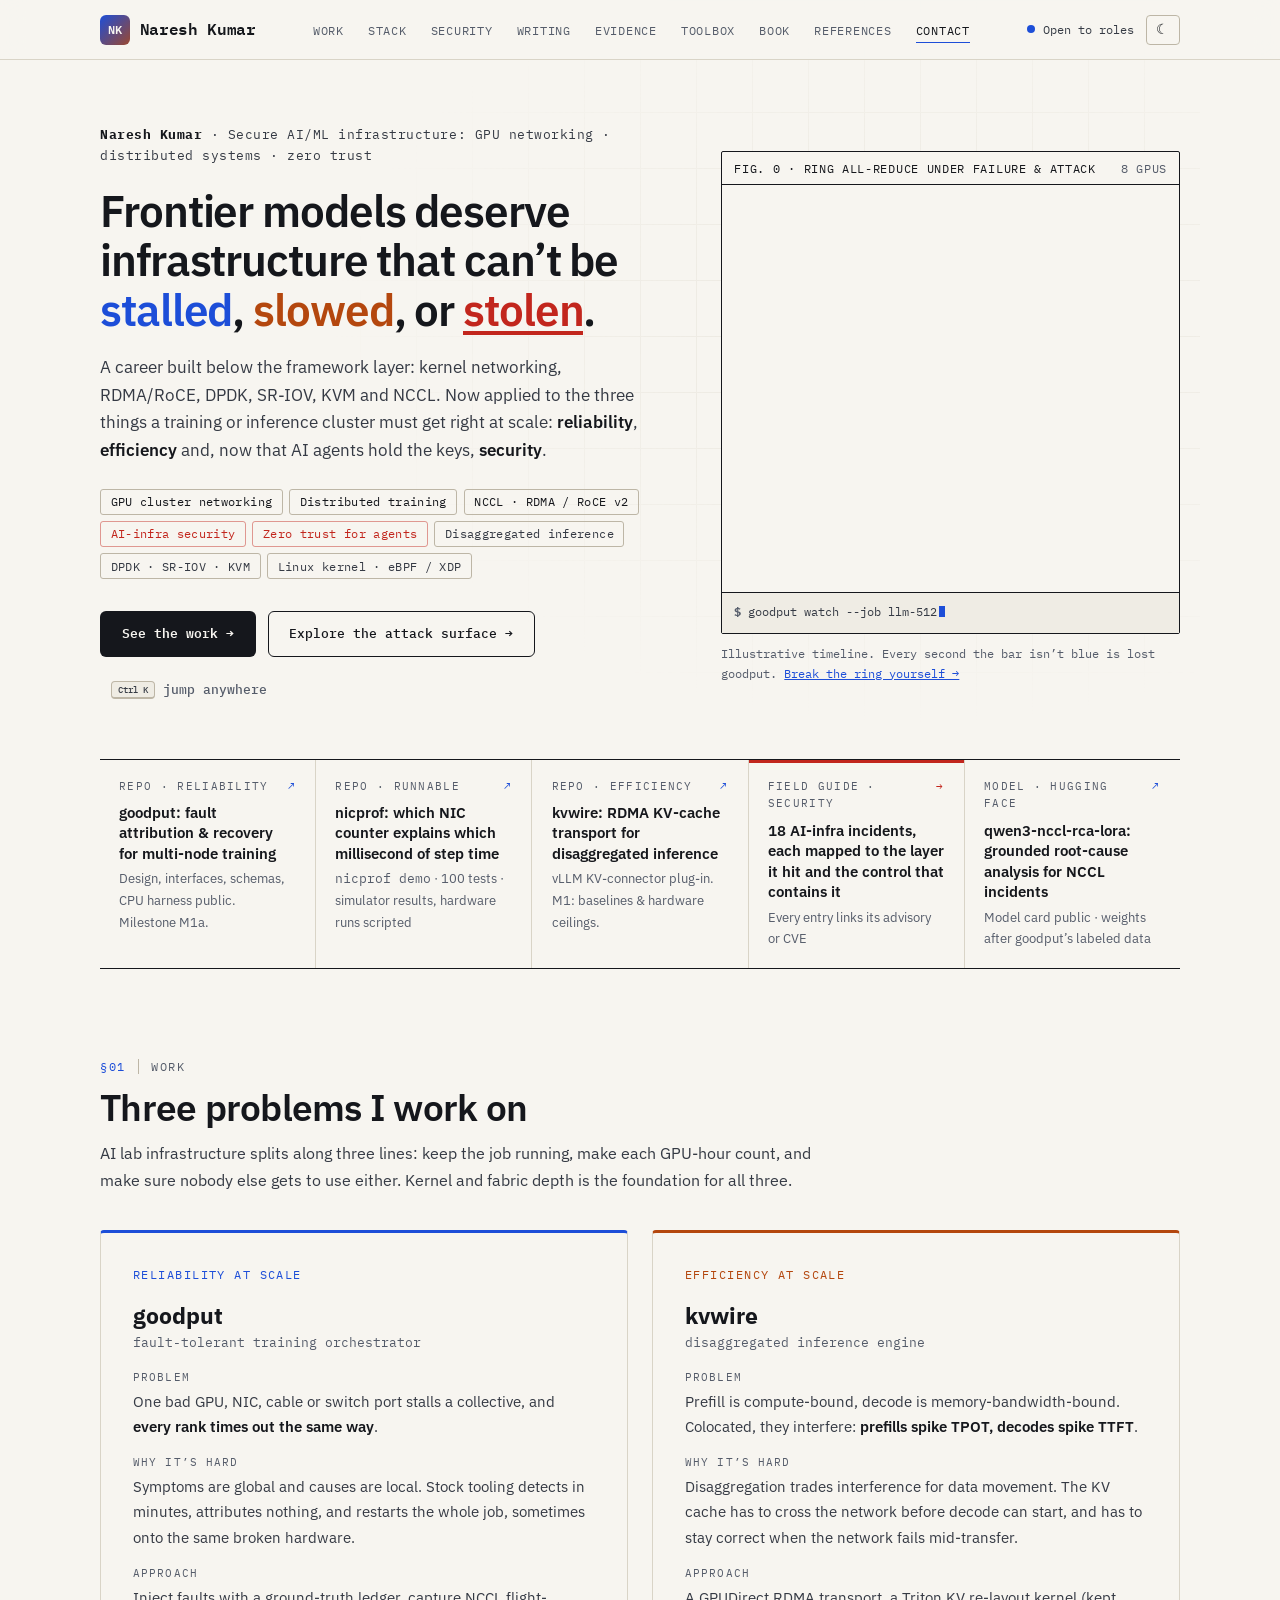
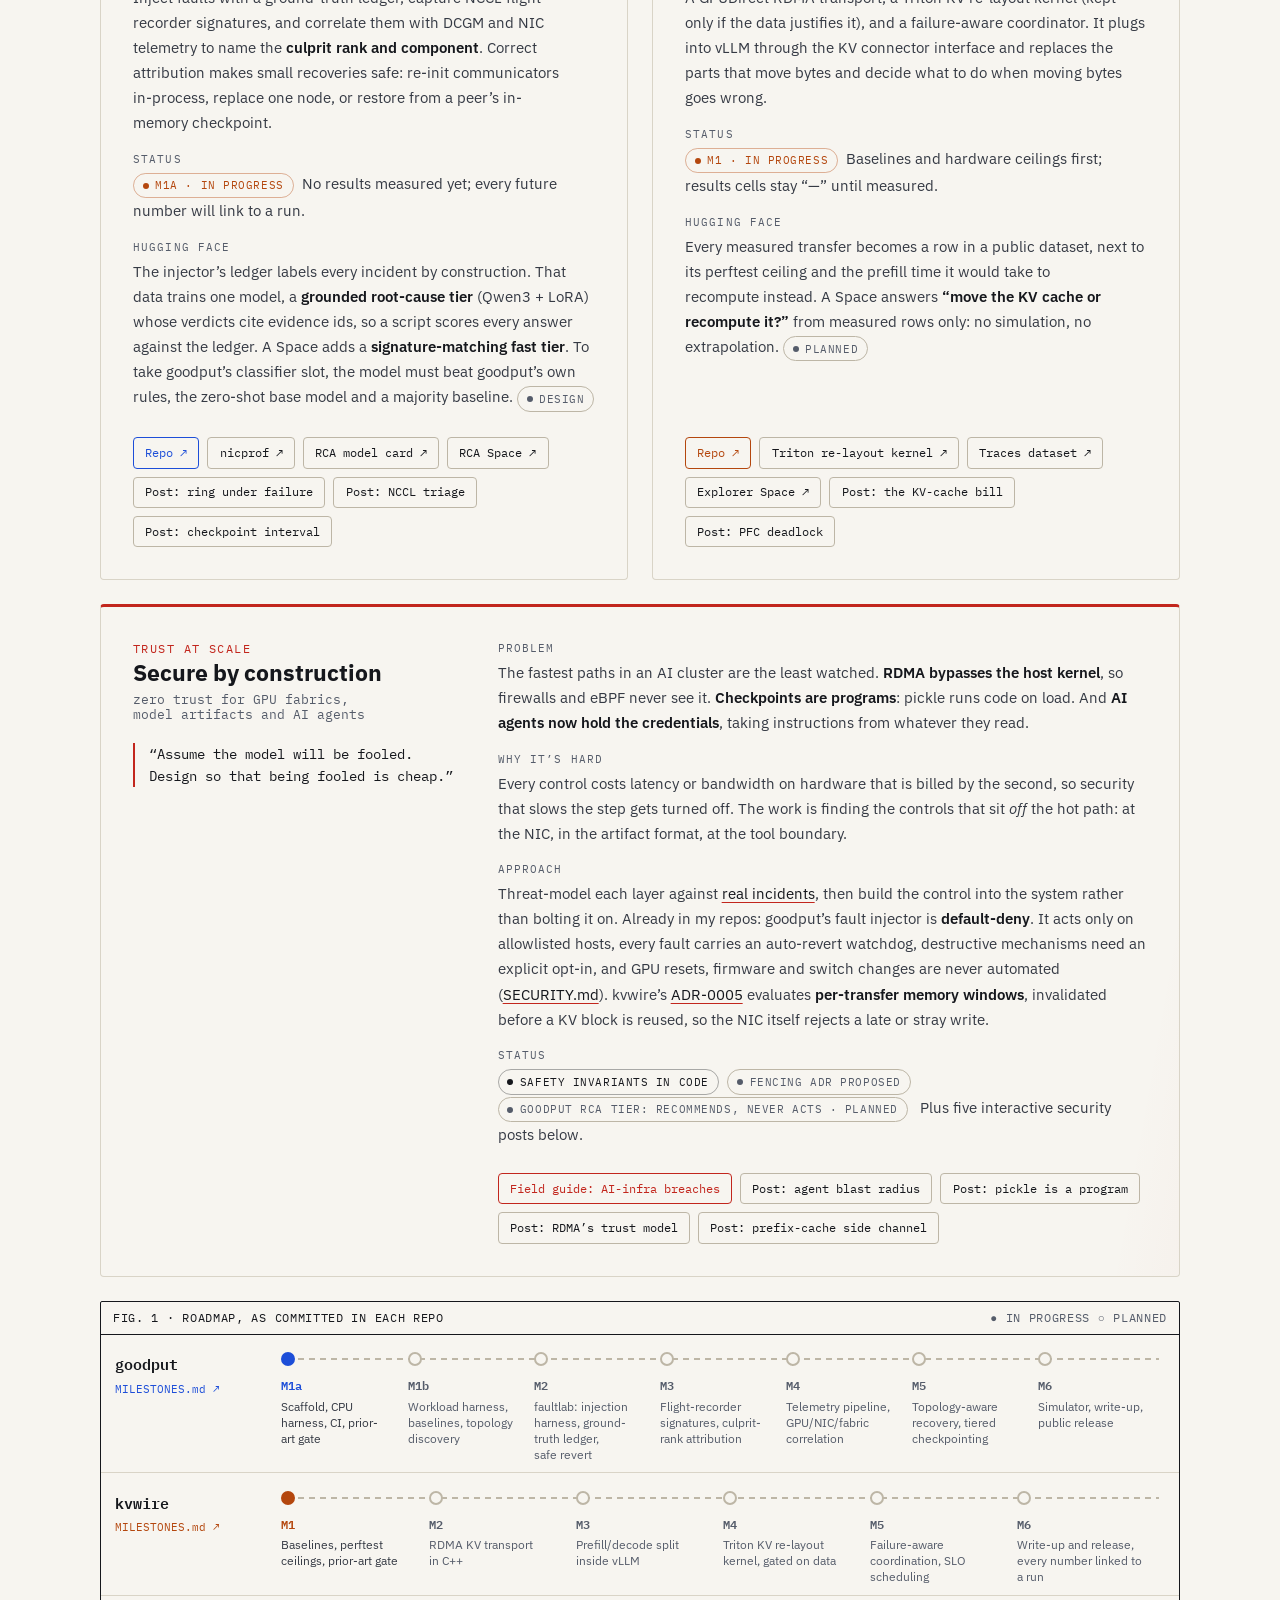
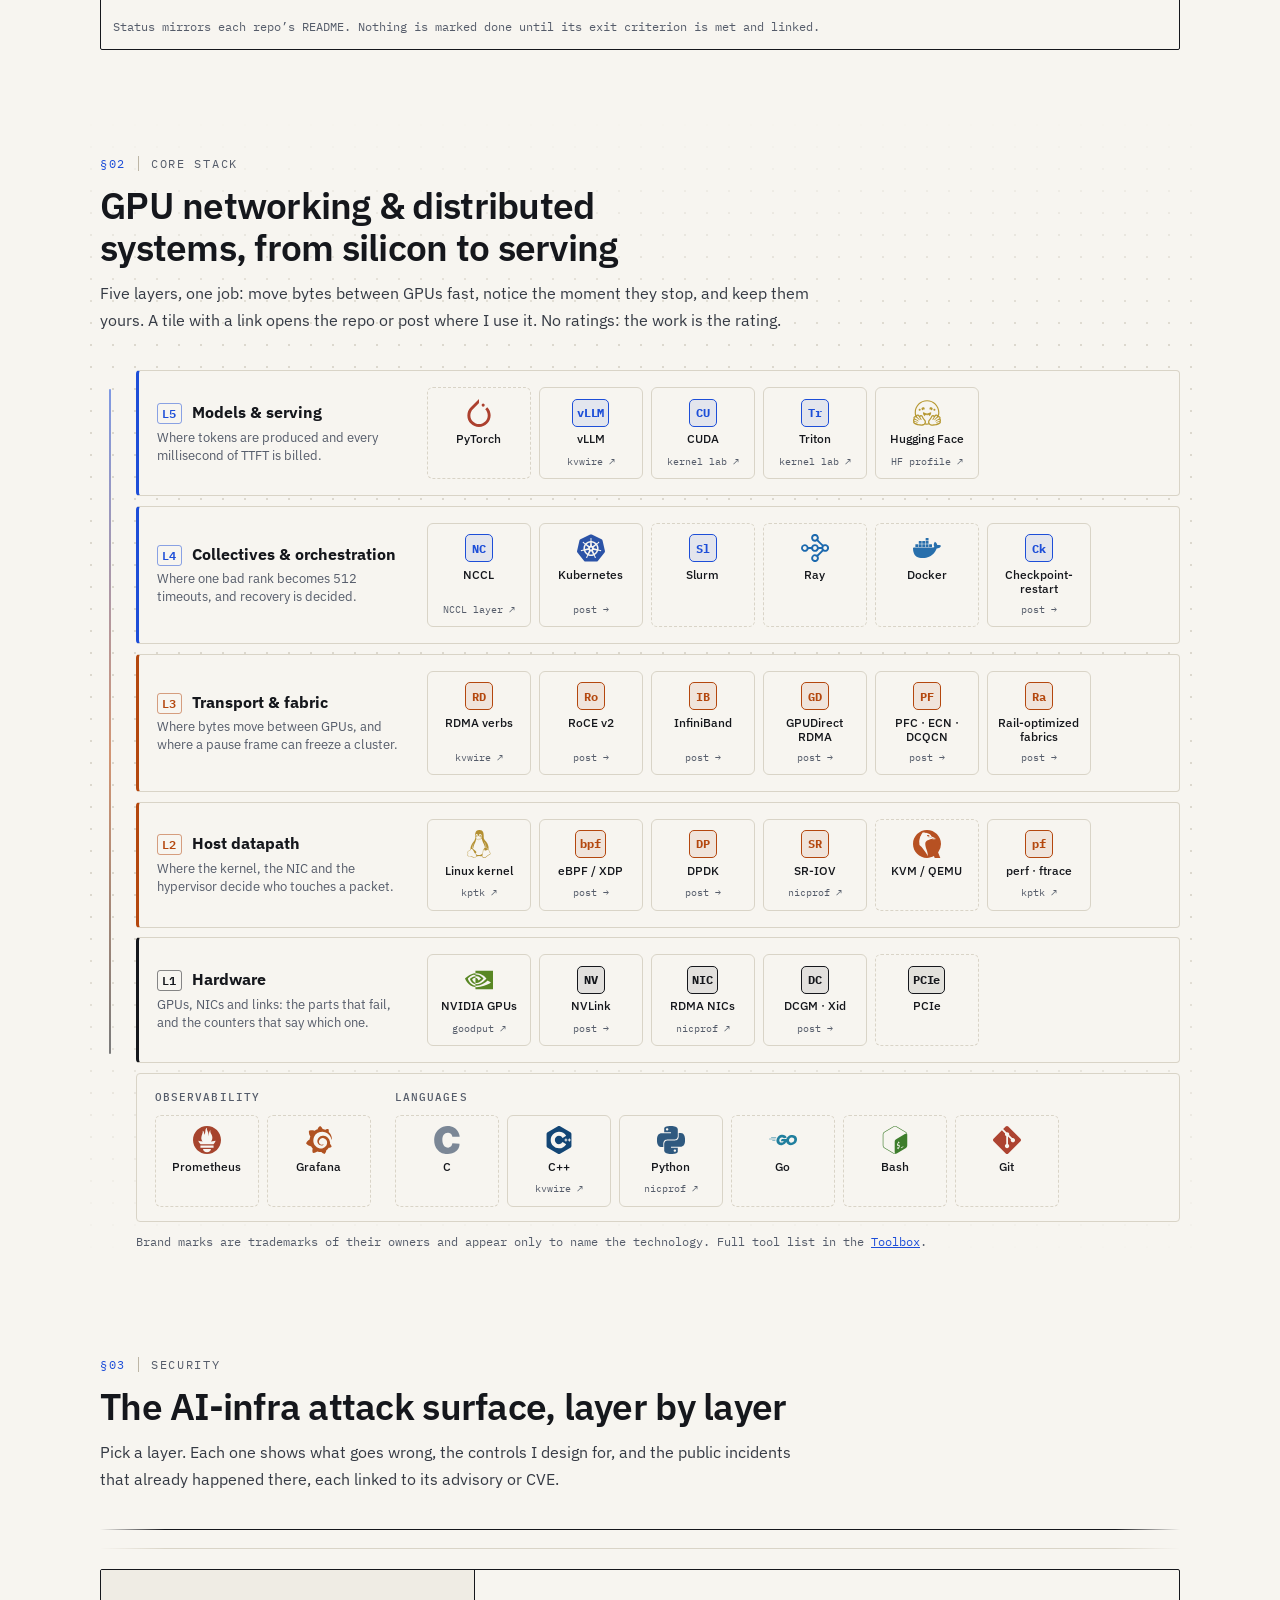
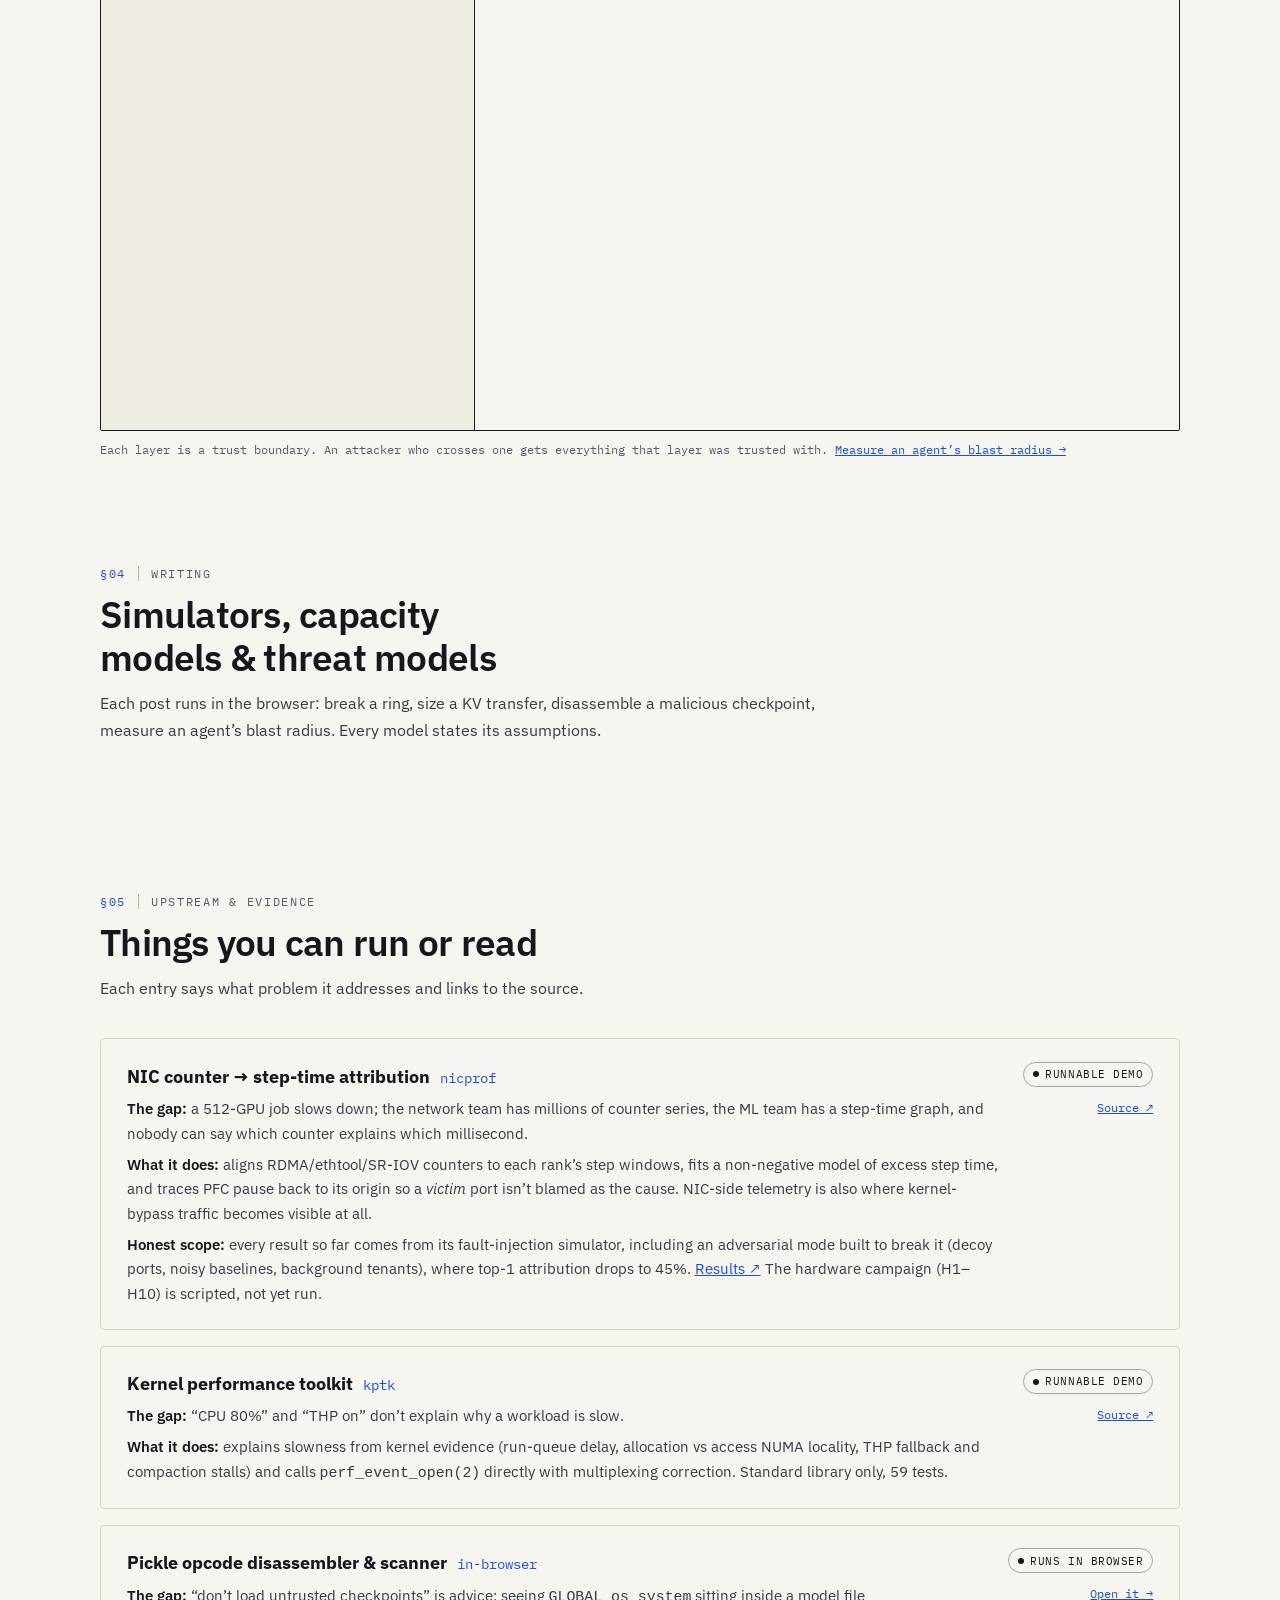
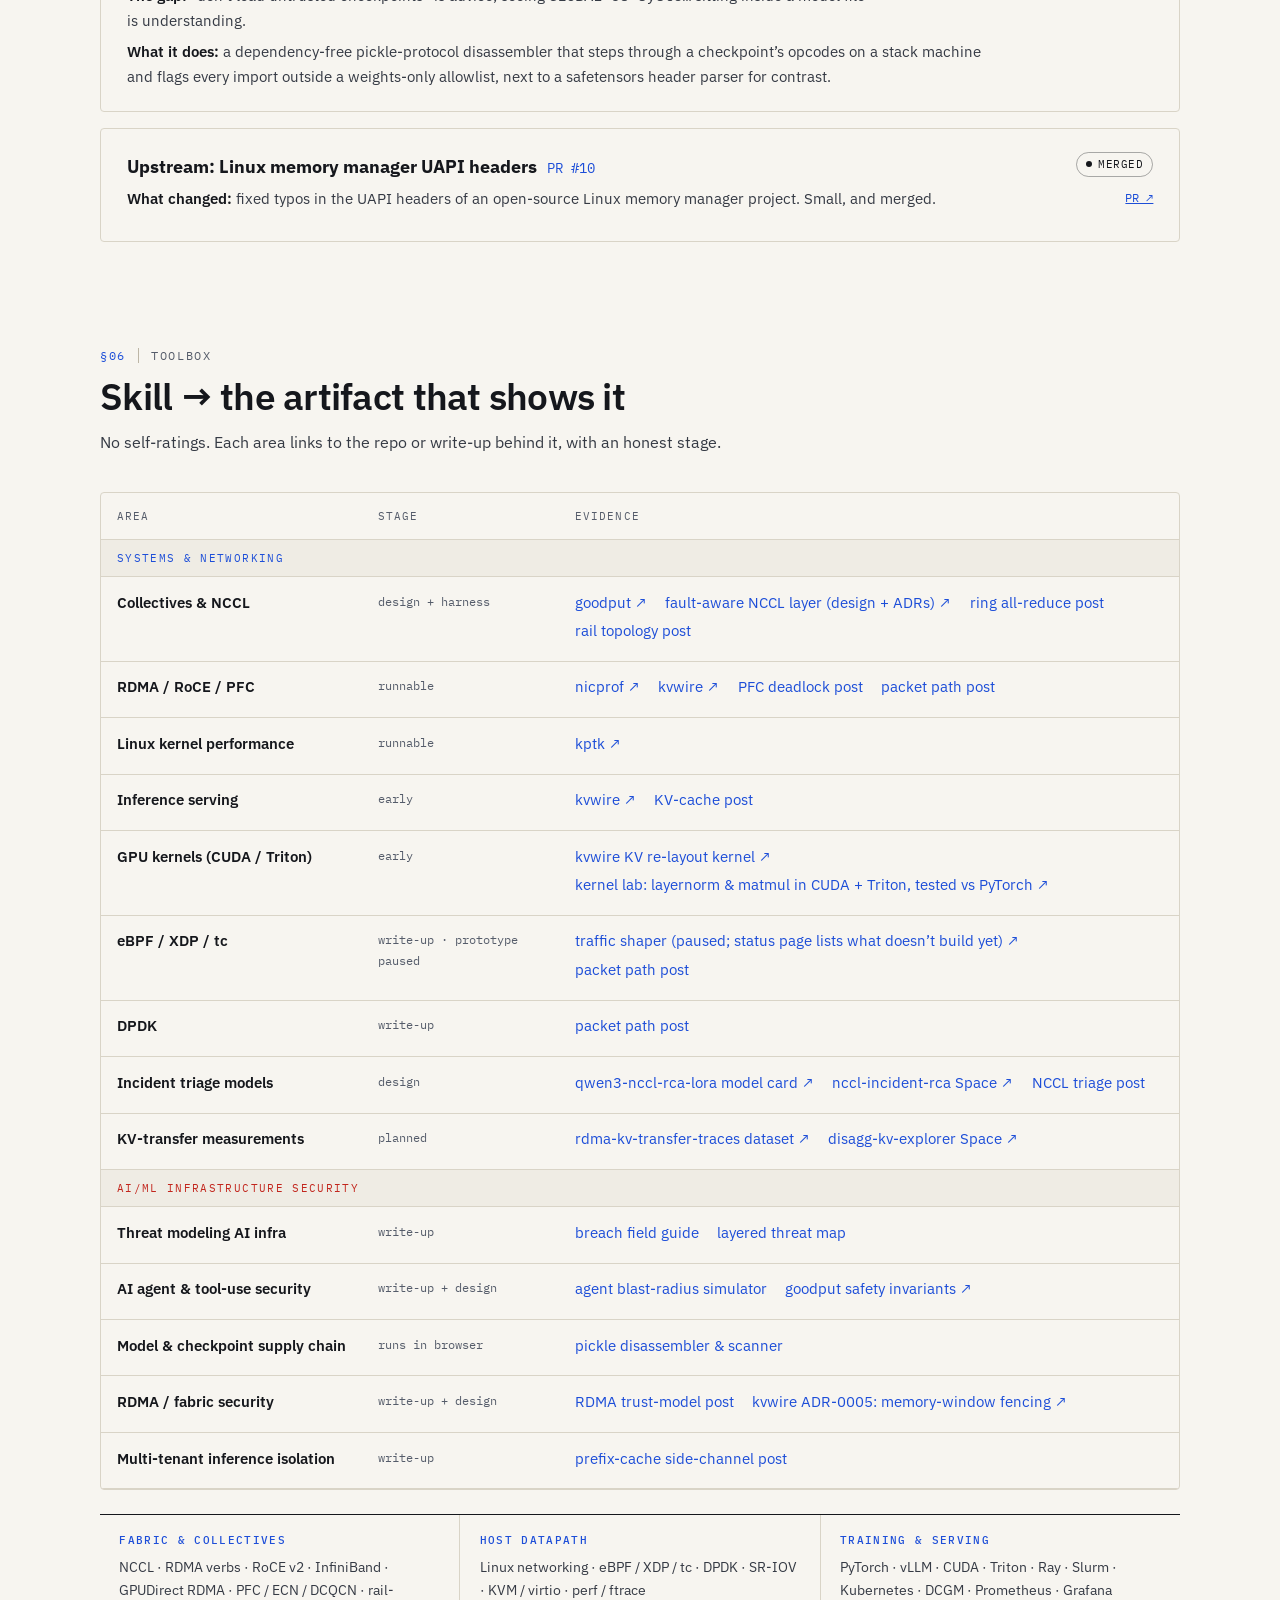
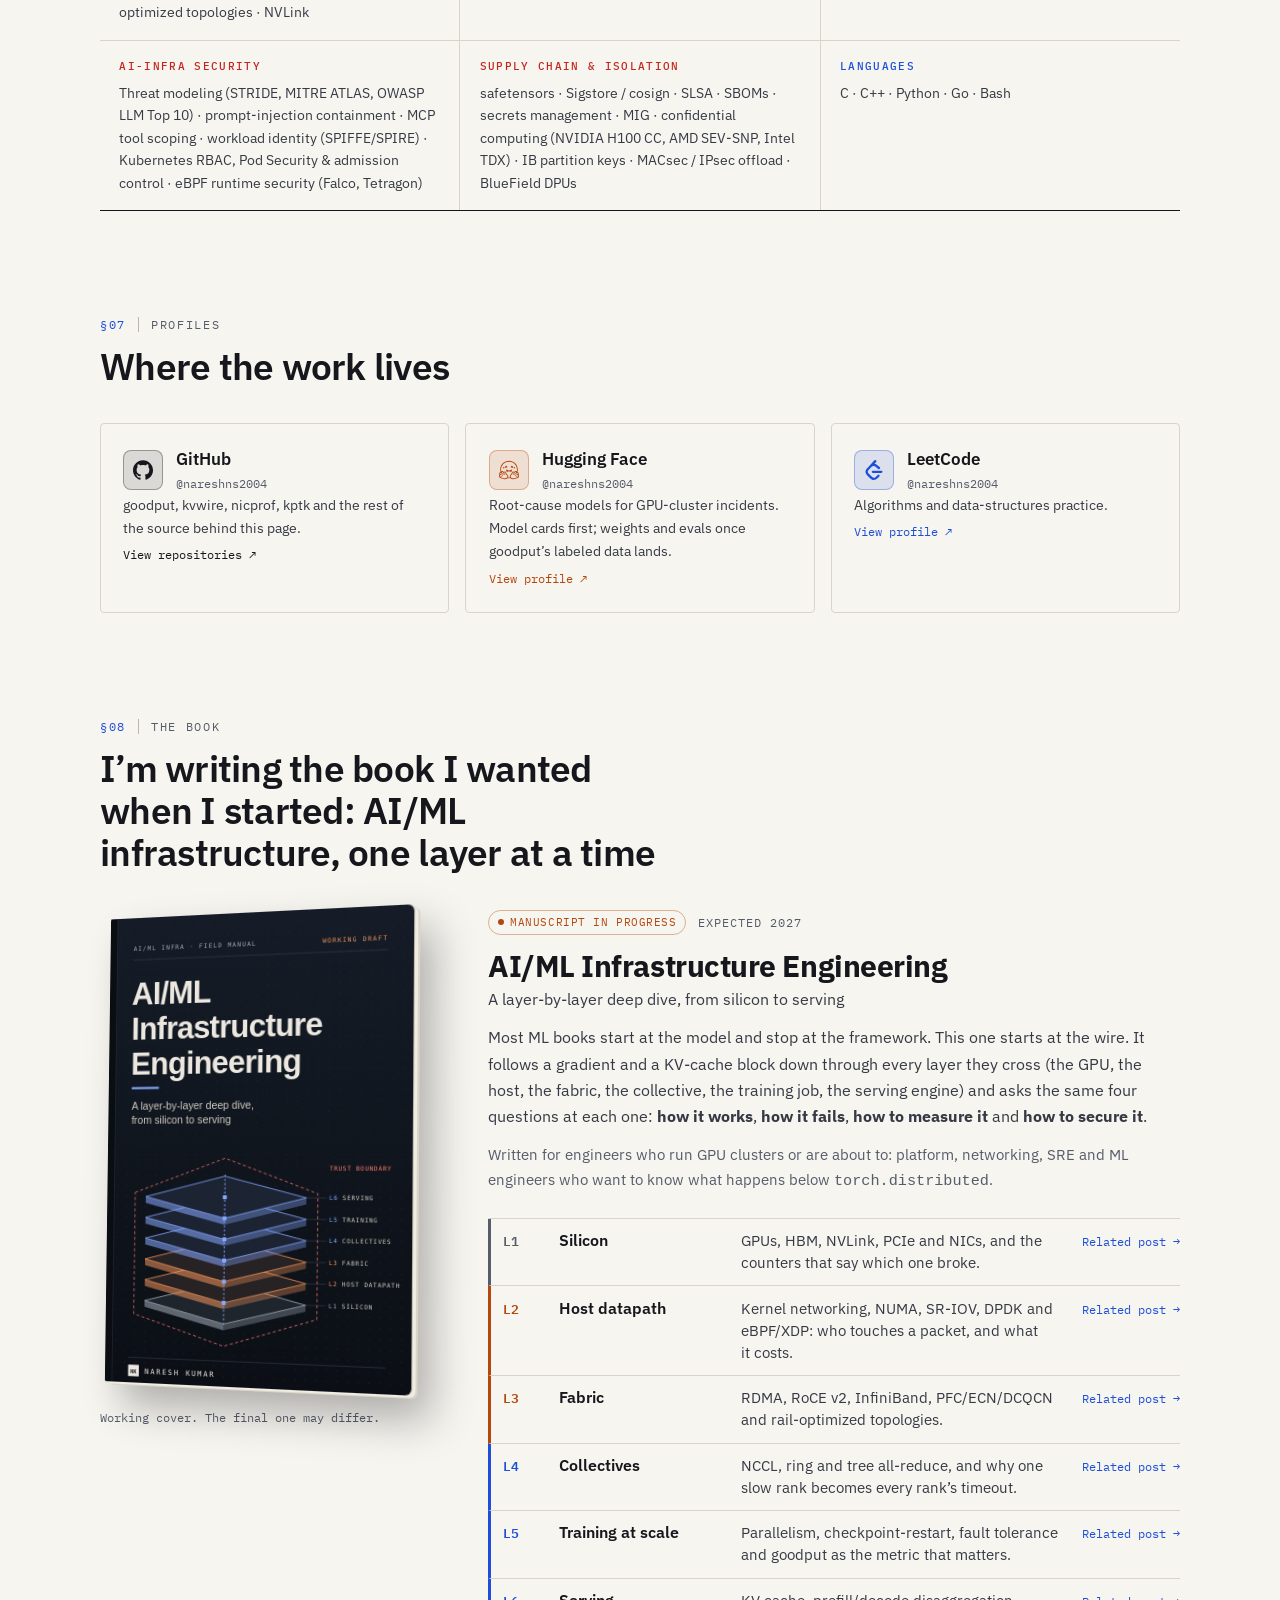
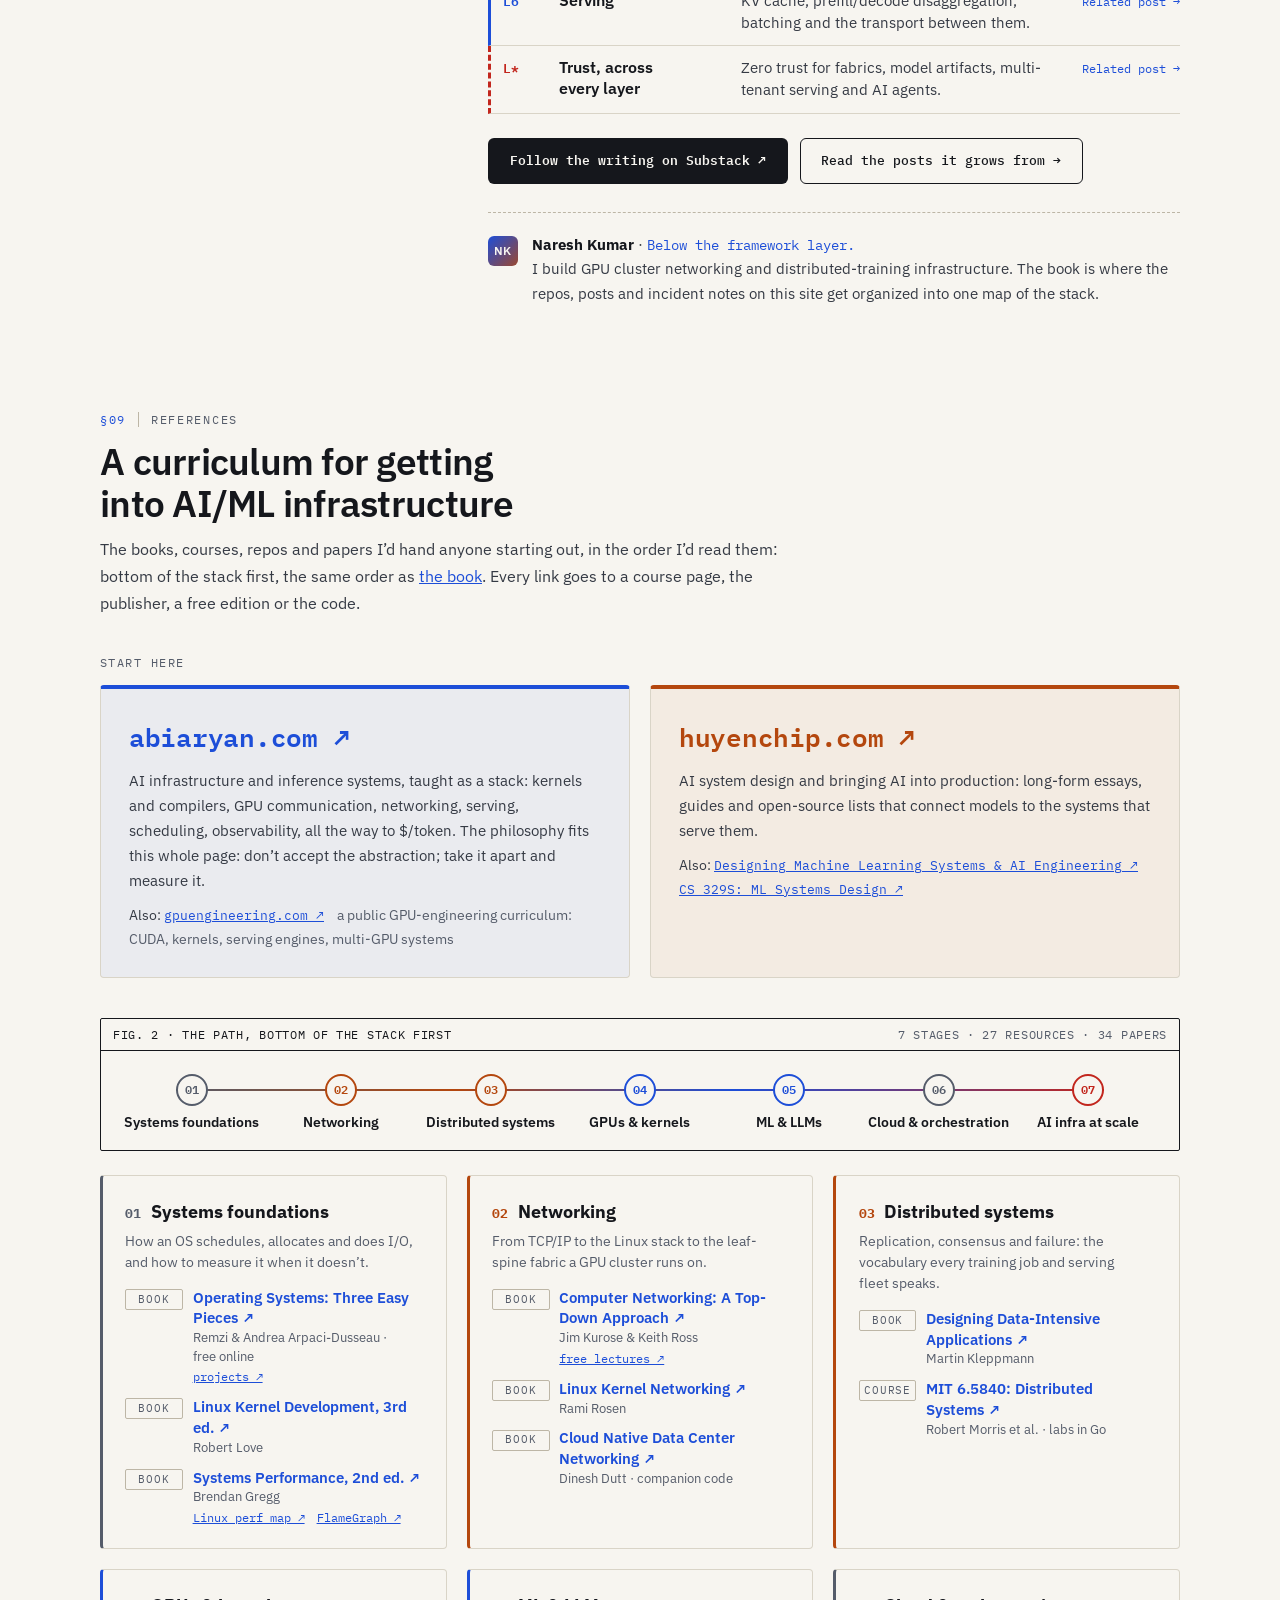
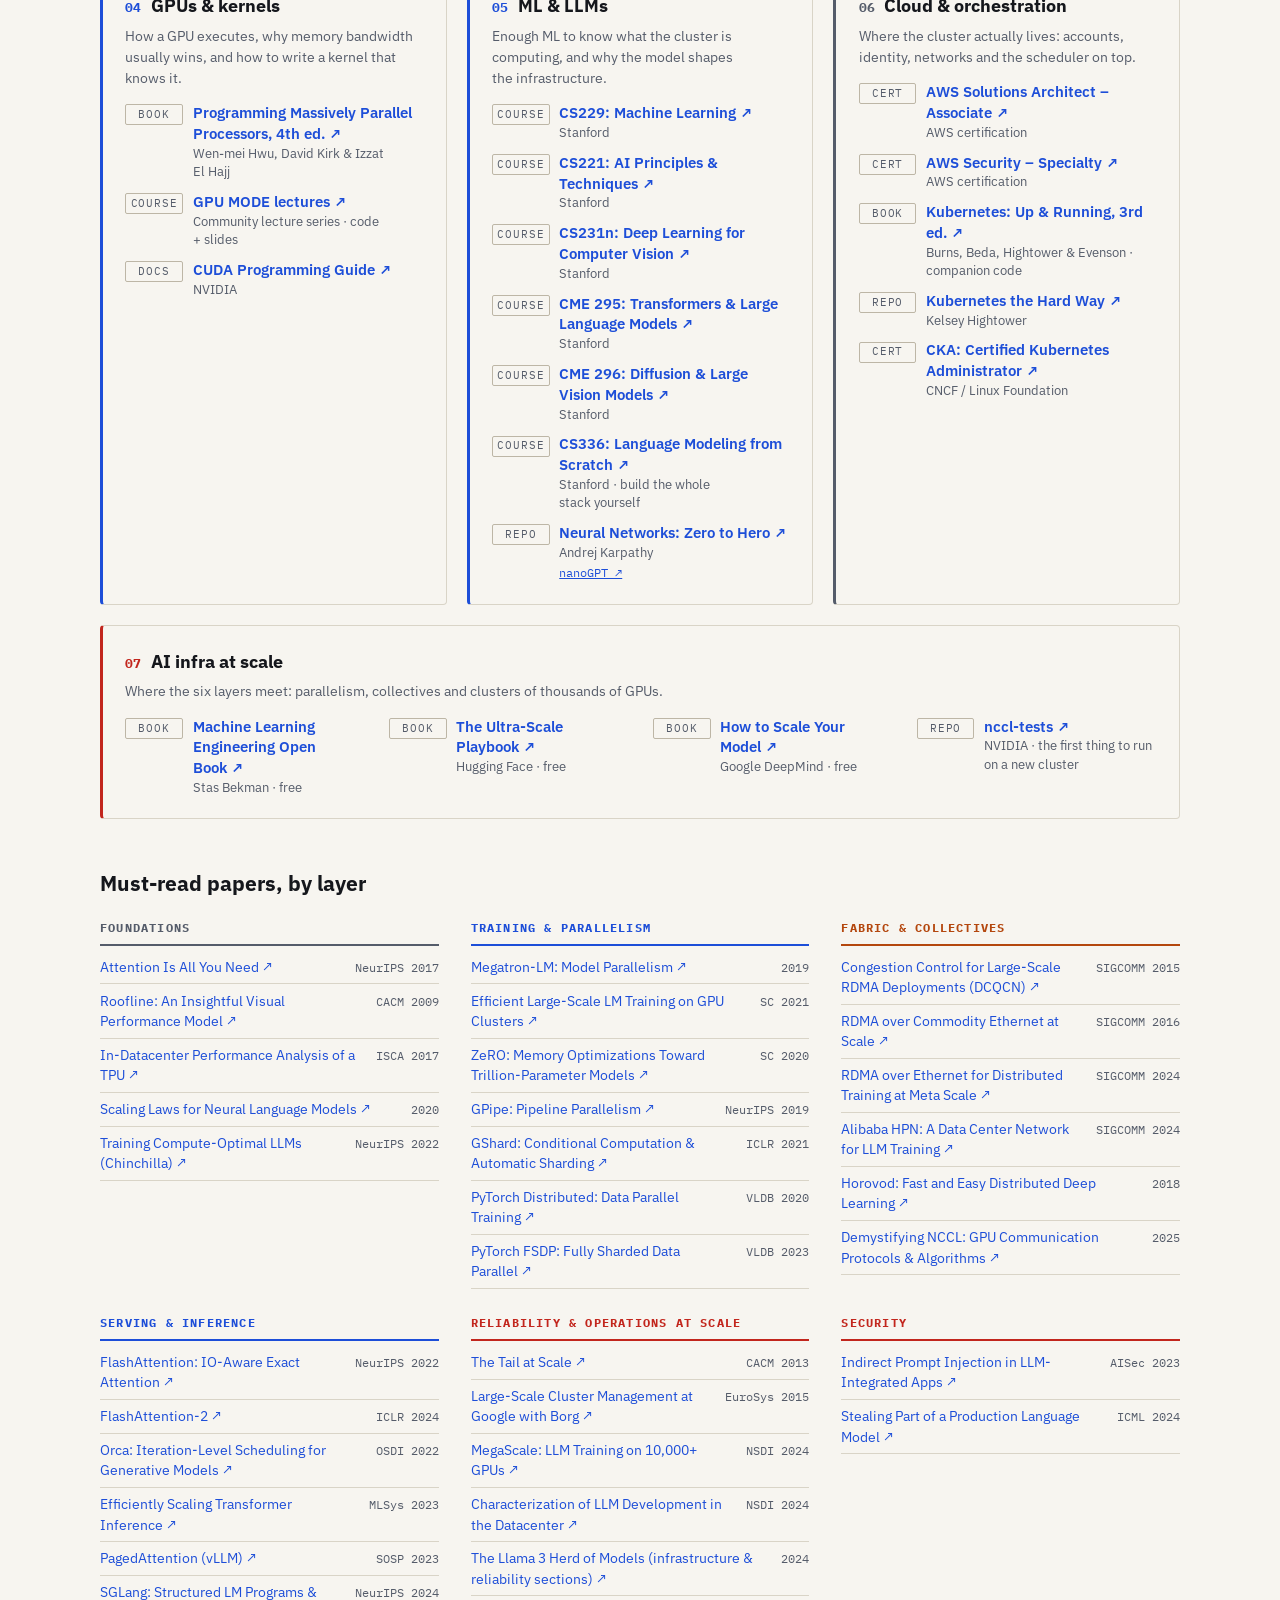
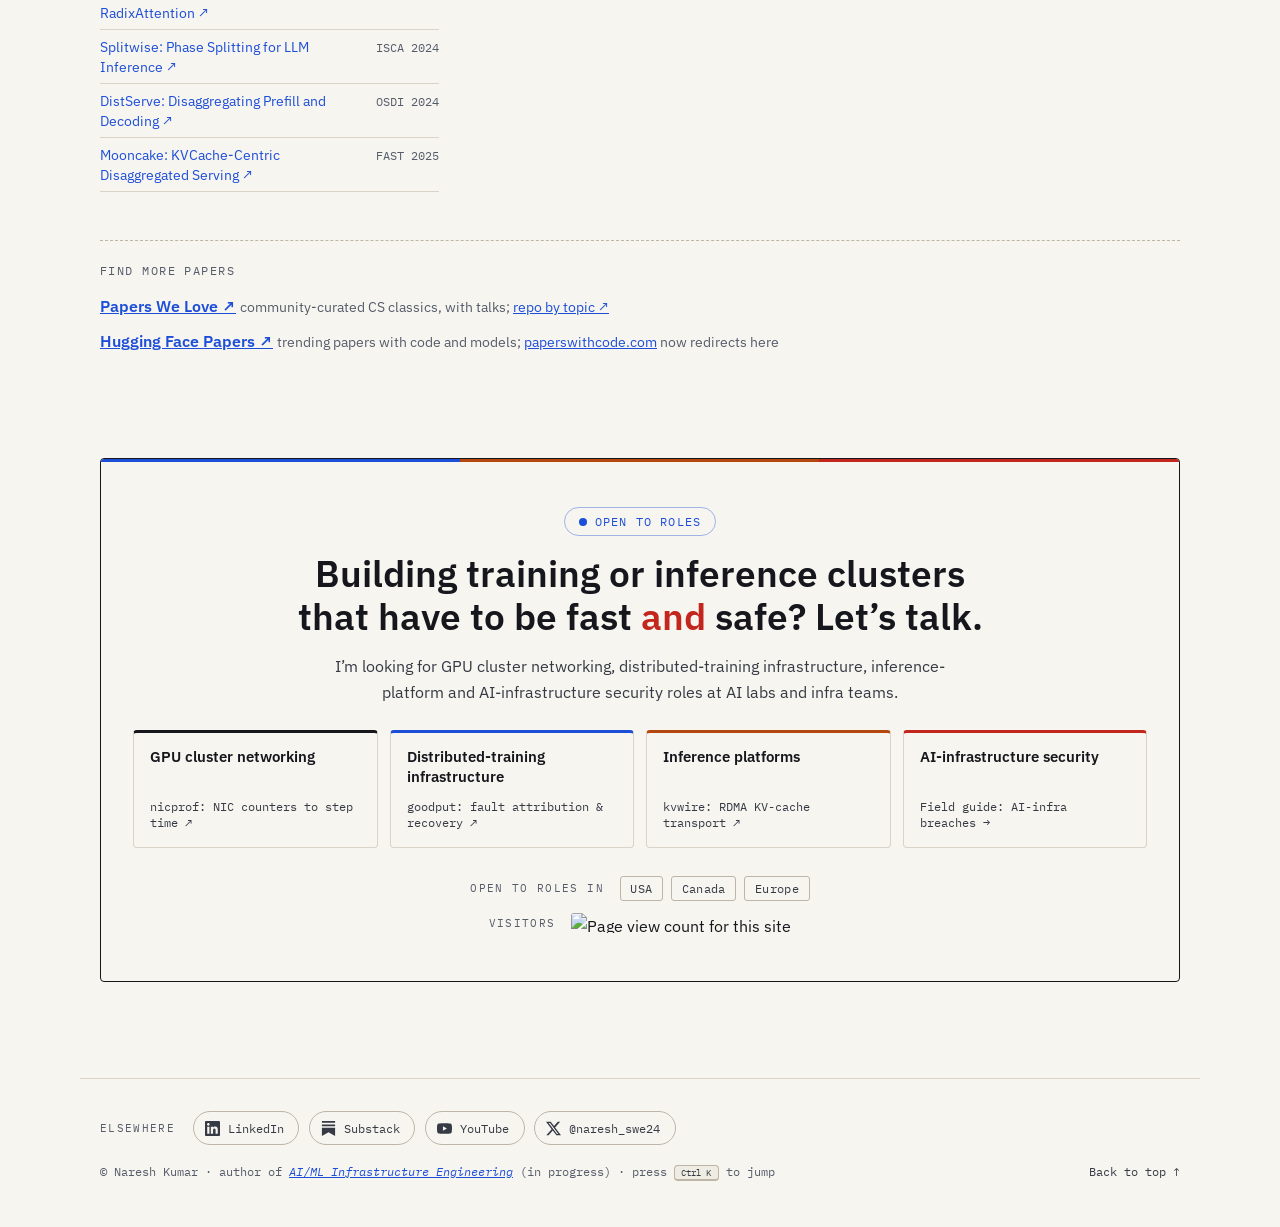
==== index.html @ 2664efae "Add References: AI/ML infra curriculum and must-read papers New §References after the book section: " ====
<!DOCTYPE html>
<html lang="en" class="no-js">
<head>
<meta charset="UTF-8">
<meta name="viewport" content="width=device-width, initial-scale=1.0">
<title>Naresh Kumar · Secure AI/ML Infrastructure: GPU Networking, Distributed Training, Zero Trust</title>
<meta name="description" content="Naresh Kumar builds secure AI/ML infrastructure: fault attribution and recovery for multi-node training, RDMA KV-cache transport for disaggregated inference, and zero-trust controls for GPU fabrics, model artifacts and AI agents. Repos, models and interactive write-ups.">
<meta name="author" content="Naresh Kumar">
<link rel="canonical" href="https://portfolio-webapp-roan.vercel.app/">
<meta property="og:type" content="website">
<meta property="og:url" content="https://portfolio-webapp-roan.vercel.app/">
<meta property="og:title" content="Naresh Kumar · Secure AI/ML Infrastructure">
<meta property="og:description" content="GPU infrastructure that can’t be stalled, slowed, or stolen. Repos, models and interactive write-ups on reliability, efficiency and security at scale.">
<meta property="og:image" content="https://portfolio-webapp-roan.vercel.app/og-image.png">
<meta property="og:image:width" content="1200">
<meta property="og:image:height" content="630">
<meta property="og:image:alt" content="Naresh Kumar, secure AI/ML infrastructure: GPU networking, distributed training, zero trust">
<meta name="twitter:card" content="summary_large_image">
<meta name="twitter:site" content="@naresh_swe24">
<meta name="twitter:image" content="https://portfolio-webapp-roan.vercel.app/og-image.png">
<meta name="theme-color" content="#F7F5F0" media="(prefers-color-scheme: light)">
<meta name="theme-color" content="#10151D" media="(prefers-color-scheme: dark)">
<script>try { var t = localStorage.getItem('theme'); if (t === 'light' || t === 'dark') document.documentElement.dataset.theme = t; } catch (e) {}</script>
<script type="application/ld+json">
{
  "@context": "https://schema.org",
  "@type": "Person",
  "name": "Naresh Kumar",
  "alternateName": "nareshns2004",
  "url": "https://portfolio-webapp-roan.vercel.app/",
  "jobTitle": "Secure AI/ML Infrastructure Engineer, GPU Cluster Networking & Distributed Systems",
  "knowsAbout": ["AI/ML infrastructure security", "GPU cluster networking", "Distributed training", "NCCL", "RDMA", "RoCE", "InfiniBand", "Disaggregated inference", "AI agent security", "Prompt injection", "Model supply-chain security", "Zero-trust architecture", "Multi-tenant inference isolation", "Incident triage and root-cause analysis", "DPDK", "SR-IOV", "KVM", "Linux kernel networking", "eBPF", "XDP"],
  "workExample": {
    "@type": "Book",
    "name": "AI/ML Infrastructure Engineering",
    "alternativeHeadline": "A layer-by-layer deep dive, from silicon to serving",
    "author": { "@type": "Person", "name": "Naresh Kumar" },
    "image": "https://portfolio-webapp-roan.vercel.app/assets/book/cover.svg",
    "creativeWorkStatus": "In progress"
  },
  "sameAs": [
    "https://github.com/nareshns2004",
    "https://huggingface.co/nareshns2004",
    "https://leetcode.com/u/nareshns2004/",
    "https://www.linkedin.com/in/nareshns2004/",
    "https://substack.com/@nareshns2004",
    "https://www.youtube.com/@nareshns2004",
    "https://x.com/naresh_swe24"
  ]
}
</script>
<link rel="icon" href="favicon.ico" sizes="48x48">
<link rel="icon" href="assets/icons/icon-192.png" type="image/png" sizes="192x192">
<link rel="apple-touch-icon" href="assets/icons/apple-touch-icon.png">
<link rel="preconnect" href="https://fonts.googleapis.com">
<link rel="preconnect" href="https://fonts.gstatic.com" crossorigin>
<link href="https://fonts.googleapis.com/css2?family=IBM+Plex+Mono:wght@400;500;600&family=IBM+Plex+Sans:wght@400;500;600;700&display=swap" rel="stylesheet">
<link rel="stylesheet" href="assets/css/site.css">
<link rel="stylesheet" href="assets/css/home.css">
</head>
<body>
<a class="skip-link" href="#main">Skip to content</a>

<nav class="nav" aria-label="Primary">
  <div class="nav-inner">
    <a class="nav-brand" href="#top"><span class="brand-mark" aria-hidden="true">NK</span>Naresh Kumar</a>
    <ul class="nav-links" id="nav-links">
      <li><a href="#work">Work</a></li>
      <li><a href="#stack">Stack</a></li>
      <li><a href="#security">Security</a></li>
      <li><a href="#writing">Writing</a></li>
      <li><a href="#evidence">Evidence</a></li>
      <li><a href="#foundations">Toolbox</a></li>
      <li><a href="#book">Book</a></li>
      <li><a href="#references">References</a></li>
      <li><a href="#contact">Contact</a></li>
    </ul>
    <div class="nav-right">
      <a class="nav-status" href="#contact"><span class="status-dot"></span>Open to roles</a>
      <button class="theme-toggle" type="button" aria-label="Switch to dark theme">◐</button>
      <button class="nav-toggle" aria-expanded="false" aria-controls="nav-links">Menu</button>
    </div>
  </div>
</nav>

<main id="main">

<!-- HERO -->
<!-- Hero line options (Nov 2026 security refresh), pick one:
     A. "Frontier models deserve infrastructure that can’t be stalled, slowed, or stolen."   ← live
     B. "AI infrastructure that’s fast on the wire, calm under failure, and closed to intruders."
     C. "I keep GPU clusters fast, keep them running, and keep them yours." -->
<header class="hero" id="top">
  <div>
    <p class="hero-eyebrow"><strong>Naresh Kumar</strong> · Secure AI/ML infrastructure: GPU networking · distributed systems · zero trust</p>
    <h1 class="hero-title">Frontier models deserve infrastructure that can’t be <em>stalled</em>, <em class="alt">slowed</em>, or <em class="sec">stolen</em>.</h1>
    <p class="hero-bio">
      A career built below the framework layer:
      kernel networking, RDMA/RoCE, DPDK, SR-IOV, KVM and NCCL. Now applied to the three things a training or
      inference cluster must get right at scale: <b>reliability</b>, <b>efficiency</b> and, now that AI agents hold the keys, <b>security</b>.
    </p>
    <div class="hero-tags" aria-label="Focus areas">
      <span class="chip lead">GPU cluster networking</span>
      <span class="chip lead">Distributed training</span>
      <span class="chip lead">NCCL · RDMA / RoCE v2</span>
      <span class="chip lead sec">AI-infra security</span>
      <span class="chip lead sec">Zero trust for agents</span>
      <span class="chip">Disaggregated inference</span>
      <span class="chip">DPDK · SR-IOV · KVM</span>
      <span class="chip">Linux kernel · eBPF / XDP</span>
    </div>
    <div class="hero-cta">
      <a href="#work" class="btn btn-primary">See the work →</a>
      <a href="#security" class="btn btn-outline">Explore the attack surface →</a>
      <button type="button" class="btn btn-ghost" data-palette-open aria-label="Open command palette"><kbd>⌘K</kbd> jump anywhere</button>
    </div>
  </div>

  <div class="hero-viz">
    <figure class="fig">
      <figcaption class="fig-bar"><span>Fig. 0 · Ring all-reduce under failure &amp; attack</span><span>8 GPUs</span></figcaption>
      <svg id="hero-fig" viewBox="0 0 440 390" role="img" aria-labelledby="hero-fig-title hero-fig-desc">
        <title id="hero-fig-title">Ring all-reduce losing a link, recovering, then refusing an intruder</title>
        <desc id="hero-fig-desc">Eight GPUs pass gradient chunks around a ring. The link between GPU 2 and GPU 3 fails, the stall spreads, every rank times out, and the job restores onto a spare. Then an unattested host tries to join the communicator and is denied while training continues. A goodput timeline shows productive time in blue, stalled time hatched and restart time in red.</desc>
      </svg>
      <div class="hero-term" aria-hidden="true"><span class="ht-p" id="hero-term-p">$</span> <span id="hero-term">goodput watch --job llm-512</span><span class="ht-cur"></span></div>
      <noscript><p class="fig-note">One link fails, every rank stalls, the job restores onto a spare, and an unattested peer is refused.</p></noscript>
    </figure>
    <p class="fig-note">Illustrative timeline. Every second the bar isn’t blue is lost goodput. <a href="posts/ring-allreduce-failure.html">Break the ring yourself →</a></p>
  </div>
</header>

<!-- PROOF STRIP -->
<!-- TODO(naresh): upstream slot. CLAUDE.md cites vLLM PR #50618, but on GitHub that PR is by JohnQinAMD and is unmerged.
     Send the link to your own merged PR (or the cudagraph padding issue) and it goes here as the first proof item. -->
<section class="proof" aria-label="Proof of work">
  <a class="card proof-item reveal" href="https://github.com/nareshns2004/goodput-fault-tolerant-training-orchestrator" target="_blank" rel="noopener">
    <div class="proof-kicker"><span>Repo · reliability</span><span>↗</span></div>
    <div class="proof-fact">goodput: fault attribution &amp; recovery for multi-node training</div>
    <div class="proof-sub">Design, interfaces, schemas, CPU harness public. Milestone M1a.</div>
  </a>
  <a class="card proof-item reveal" href="https://github.com/nareshns2004/ai-nic-performance-profiler" target="_blank" rel="noopener">
    <div class="proof-kicker"><span>Repo · runnable</span><span>↗</span></div>
    <div class="proof-fact">nicprof: which NIC counter explains which millisecond of step time</div>
    <div class="proof-sub"><code class="mono">nicprof demo</code> · 100 tests · simulator results, hardware runs scripted</div>
  </a>
  <a class="card proof-item reveal" href="https://github.com/nareshns2004/kvwire-disaggregated-inference-engine" target="_blank" rel="noopener">
    <div class="proof-kicker"><span>Repo · efficiency</span><span>↗</span></div>
    <div class="proof-fact">kvwire: RDMA KV-cache transport for disaggregated inference</div>
    <div class="proof-sub">vLLM KV-connector plug-in. M1: baselines &amp; hardware ceilings.</div>
  </a>
  <a class="card proof-item sec reveal" href="posts/ai-infra-breaches.html">
    <div class="proof-kicker"><span>Field guide · security</span><span>→</span></div>
    <div class="proof-fact">18 AI-infra incidents, each mapped to the layer it hit and the control that contains it</div>
    <div class="proof-sub">Every entry links its advisory or CVE</div>
  </a>
  <a class="card proof-item reveal" href="https://huggingface.co/nareshns2004/qwen3-nccl-rca-lora" target="_blank" rel="noopener">
    <div class="proof-kicker"><span>Model · Hugging Face</span><span>↗</span></div>
    <div class="proof-fact">qwen3-nccl-rca-lora: grounded root-cause analysis for NCCL incidents</div>
    <div class="proof-sub">Model card public · weights after goodput’s labeled data</div>
  </a>
</section>

<!-- THREE PROBLEMS -->
<section class="section" id="work">
  <div class="section-head">
    <p class="section-kicker">Work</p>
    <h2 class="section-title">Three problems I work on</h2>
    <p class="section-lede">AI lab infrastructure splits along three lines: keep the job running, make each GPU-hour count, and make sure nobody else gets to use either. Kernel and fabric depth is the foundation for all three.</p>
  </div>

  <div class="problems">
    <article class="card problem reveal" style="--pc: var(--accent)">
      <p class="problem-kicker">Reliability at scale</p>
      <h3>goodput <small>fault-tolerant training orchestrator</small></h3>
      <dl>
        <div><dt>Problem</dt><dd>One bad GPU, NIC, cable or switch port stalls a collective, and <strong>every rank times out the same way</strong>.</dd></div>
        <div><dt>Why it’s hard</dt><dd>Symptoms are global and causes are local. Stock tooling detects in minutes, attributes nothing, and restarts the whole job, sometimes onto the same broken hardware.</dd></div>
        <div><dt>Approach</dt><dd>Inject faults with a ground-truth ledger, capture NCCL flight-recorder signatures, and correlate them with DCGM and NIC telemetry to name the <strong>culprit rank and component</strong>. Correct attribution makes small recoveries safe: re-init communicators in-process, replace one node, or restore from a peer’s in-memory checkpoint.</dd></div>
        <div><dt>Status</dt><dd><span class="status status-wip">M1a · in progress</span> &nbsp;No results measured yet; every future number will link to a run.</dd></div>
        <div><dt>Hugging Face</dt><dd>The injector’s ledger labels every incident by construction. That data trains one model, a <strong>grounded root-cause tier</strong> (Qwen3 + LoRA) whose verdicts cite evidence ids, so a script scores every answer against the ledger. A Space adds a <strong>signature-matching fast tier</strong>. To take goodput’s classifier slot, the model must beat goodput’s own rules, the zero-shot base model and a majority baseline. <span class="status status-early">design</span></dd></div>
      </dl>
      <div class="problem-links">
        <a class="primary" href="https://github.com/nareshns2004/goodput-fault-tolerant-training-orchestrator" target="_blank" rel="noopener">Repo ↗</a>
        <a href="https://github.com/nareshns2004/ai-nic-performance-profiler" target="_blank" rel="noopener">nicprof ↗</a>
        <a href="https://huggingface.co/nareshns2004/qwen3-nccl-rca-lora" target="_blank" rel="noopener">RCA model card ↗</a>
        <a href="https://huggingface.co/spaces/nareshns2004/nccl-incident-rca" target="_blank" rel="noopener">RCA Space ↗</a>
        <a href="posts/ring-allreduce-failure.html">Post: ring under failure</a>
        <a href="posts/nccl-timeout-triage.html">Post: NCCL triage</a>
        <a href="posts/checkpoint-interval.html">Post: checkpoint interval</a>
      </div>
    </article>

    <article class="card problem reveal" style="--pc: var(--accent2)">
      <p class="problem-kicker">Efficiency at scale</p>
      <h3>kvwire <small>disaggregated inference engine</small></h3>
      <dl>
        <div><dt>Problem</dt><dd>Prefill is compute-bound, decode is memory-bandwidth-bound. Colocated, they interfere: <strong>prefills spike TPOT, decodes spike TTFT</strong>.</dd></div>
        <div><dt>Why it’s hard</dt><dd>Disaggregation trades interference for data movement. The KV cache has to cross the network before decode can start, and has to stay correct when the network fails mid-transfer.</dd></div>
        <div><dt>Approach</dt><dd>A GPUDirect RDMA transport, a Triton KV re-layout kernel (kept only if the data justifies it), and a failure-aware coordinator. It plugs into vLLM through the KV connector interface and replaces the parts that move bytes and decide what to do when moving bytes goes wrong.</dd></div>
        <div><dt>Status</dt><dd><span class="status status-wip">M1 · in progress</span> &nbsp;Baselines and hardware ceilings first; results cells stay “—” until measured.</dd></div>
        <div><dt>Hugging Face</dt><dd>Every measured transfer becomes a row in a public dataset, next to its perftest ceiling and the prefill time it would take to recompute instead. A Space answers <strong>“move the KV cache or recompute it?”</strong> from measured rows only: no simulation, no extrapolation. <span class="status status-early">planned</span></dd></div>
      </dl>
      <div class="problem-links">
        <a class="primary" href="https://github.com/nareshns2004/kvwire-disaggregated-inference-engine" target="_blank" rel="noopener">Repo ↗</a>
        <a href="https://github.com/nareshns2004/kvwire-disaggregated-inference-engine/tree/main/kernels" target="_blank" rel="noopener">Triton re-layout kernel ↗</a>
        <a href="https://huggingface.co/datasets/nareshns2004/rdma-kv-transfer-traces" target="_blank" rel="noopener">Traces dataset ↗</a>
        <a href="https://huggingface.co/spaces/nareshns2004/disagg-kv-explorer" target="_blank" rel="noopener">Explorer Space ↗</a>
        <a href="posts/kv-cache-transfer.html">Post: the KV-cache bill</a>
        <a href="posts/pfc-deadlock.html">Post: PFC deadlock</a>
      </div>
    </article>

    <article class="card problem problem-wide reveal" style="--pc: var(--fault)">
      <div>
        <p class="problem-kicker">Trust at scale</p>
        <h3>Secure by construction <small>zero trust for GPU fabrics, model artifacts and AI agents</small></h3>
        <p class="problem-quote">“Assume the model will be fooled. Design so that being fooled is cheap.”</p>
      </div>
      <dl>
        <div><dt>Problem</dt><dd>The fastest paths in an AI cluster are the least watched. <strong>RDMA bypasses the host kernel</strong>, so firewalls and eBPF never see it. <strong>Checkpoints are programs</strong>: pickle runs code on load. And <strong>AI agents now hold the credentials</strong>, taking instructions from whatever they read.</dd></div>
        <div><dt>Why it’s hard</dt><dd>Every control costs latency or bandwidth on hardware that is billed by the second, so security that slows the step gets turned off. The work is finding the controls that sit <em>off</em> the hot path: at the NIC, in the artifact format, at the tool boundary.</dd></div>
        <div><dt>Approach</dt><dd>Threat-model each layer against <a href="posts/ai-infra-breaches.html">real incidents</a>, then build the control into the system rather than bolting it on. Already in my repos: goodput’s fault injector is <strong>default-deny</strong>. It acts only on allowlisted hosts, every fault carries an auto-revert watchdog, destructive mechanisms need an explicit opt-in, and GPU resets, firmware and switch changes are never automated (<a href="https://github.com/nareshns2004/goodput-fault-tolerant-training-orchestrator/blob/main/SECURITY.md" target="_blank" rel="noopener">SECURITY.md</a>). kvwire’s <a href="https://github.com/nareshns2004/kvwire-disaggregated-inference-engine/blob/main/docs/adr/0005-stale-write-fencing.md" target="_blank" rel="noopener">ADR-0005</a> evaluates <strong>per-transfer memory windows</strong>, invalidated before a KV block is reused, so the NIC itself rejects a late or stray write.</dd></div>
        <div><dt>Status</dt><dd><span class="status status-ok">safety invariants in code</span> <span class="status status-early">fencing ADR proposed</span> <span class="status status-early">goodput RCA tier: recommends, never acts · planned</span> &nbsp;Plus five interactive security posts below.</dd></div>
      </dl>
      <div class="problem-links">
        <a class="primary" href="posts/ai-infra-breaches.html">Field guide: AI-infra breaches</a>
        <a href="posts/agent-blast-radius.html">Post: agent blast radius</a>
        <a href="posts/pickle-is-a-program.html">Post: pickle is a program</a>
        <a href="posts/rdma-trust-model.html">Post: RDMA’s trust model</a>
        <a href="posts/prefix-cache-side-channel.html">Post: prefix-cache side channel</a>
      </div>
    </article>
  </div>

  <figure class="fig roadmap reveal">
    <figcaption class="fig-bar"><span>Fig. 1 · Roadmap, as committed in each repo</span><span>● in progress ○ planned</span></figcaption>
    <div class="ms-track" data-tone="sig">
      <a class="ms-name" href="https://github.com/nareshns2004/goodput-fault-tolerant-training-orchestrator/blob/main/docs/MILESTONES.md" target="_blank" rel="noopener">goodput <span>MILESTONES.md ↗</span></a>
      <ol class="ms-list">
        <li class="ms now"><span class="ms-dot" aria-hidden="true"></span><b>M1a</b><span class="ms-scope">Scaffold, CPU harness, CI, prior-art gate</span><span class="sr-only"> · in progress</span></li>
        <li class="ms next"><span class="ms-dot" aria-hidden="true"></span><b>M1b</b><span class="ms-scope">Workload harness, baselines, topology discovery</span><span class="sr-only"> · planned</span></li>
        <li class="ms next"><span class="ms-dot" aria-hidden="true"></span><b>M2</b><span class="ms-scope">faultlab: injection harness, ground-truth ledger, safe revert</span><span class="sr-only"> · planned</span></li>
        <li class="ms next"><span class="ms-dot" aria-hidden="true"></span><b>M3</b><span class="ms-scope">Flight-recorder signatures, culprit-rank attribution</span><span class="sr-only"> · planned</span></li>
        <li class="ms next"><span class="ms-dot" aria-hidden="true"></span><b>M4</b><span class="ms-scope">Telemetry pipeline, GPU/NIC/fabric correlation</span><span class="sr-only"> · planned</span></li>
        <li class="ms next"><span class="ms-dot" aria-hidden="true"></span><b>M5</b><span class="ms-scope">Topology-aware recovery, tiered checkpointing</span><span class="sr-only"> · planned</span></li>
        <li class="ms next"><span class="ms-dot" aria-hidden="true"></span><b>M6</b><span class="ms-scope">Simulator, write-up, public release</span><span class="sr-only"> · planned</span></li>
      </ol>
    </div>
    <div class="ms-track" data-tone="cop">
      <a class="ms-name" href="https://github.com/nareshns2004/kvwire-disaggregated-inference-engine/blob/main/docs/MILESTONES.md" target="_blank" rel="noopener">kvwire <span>MILESTONES.md ↗</span></a>
      <ol class="ms-list">
        <li class="ms now"><span class="ms-dot" aria-hidden="true"></span><b>M1</b><span class="ms-scope">Baselines, perftest ceilings, prior-art gate</span><span class="sr-only"> · in progress</span></li>
        <li class="ms next"><span class="ms-dot" aria-hidden="true"></span><b>M2</b><span class="ms-scope">RDMA KV transport in C++</span><span class="sr-only"> · planned</span></li>
        <li class="ms next"><span class="ms-dot" aria-hidden="true"></span><b>M3</b><span class="ms-scope">Prefill/decode split inside vLLM</span><span class="sr-only"> · planned</span></li>
        <li class="ms next"><span class="ms-dot" aria-hidden="true"></span><b>M4</b><span class="ms-scope">Triton KV re-layout kernel, gated on data</span><span class="sr-only"> · planned</span></li>
        <li class="ms next"><span class="ms-dot" aria-hidden="true"></span><b>M5</b><span class="ms-scope">Failure-aware coordination, SLO scheduling</span><span class="sr-only"> · planned</span></li>
        <li class="ms next"><span class="ms-dot" aria-hidden="true"></span><b>M6</b><span class="ms-scope">Write-up and release, every number linked to a run</span><span class="sr-only"> · planned</span></li>
      </ol>
    </div>
    <p class="fig-note">Status mirrors each repo’s README. Nothing is marked done until its exit criterion is met and linked.</p>
  </figure>
</section>

<!-- CORE STACK -->
<!-- Logos: Simple Icons (CC0) sprite in assets/icons/stack.svg; technologies without one use a mono monogram.
     A tile links only to work that actually uses it (repo or post); no ratings, by design (CLAUDE.md). -->
<section class="section" id="stack">
  <div class="section-head">
    <p class="section-kicker">Core stack</p>
    <h2 class="section-title">GPU networking &amp; distributed systems, from silicon to serving</h2>
    <p class="section-lede">Five layers, one job: move bytes between GPUs fast, notice the moment they stop, and keep them yours. A tile with a link opens the repo or post where I use it. No ratings: the work is the rating.</p>
  </div>
  <div class="stack reveal">
    <div class="stack-rail" aria-hidden="true"><span class="stack-pkt"></span><span class="stack-pkt p2"></span></div>
    <div class="stack-layer" data-tone="sig">
      <div class="stack-head"><span class="stack-id">L5</span><h3>Models &amp; serving</h3><p>Where tokens are produced and every millisecond of TTFT is billed.</p></div>
      <div class="stack-tiles">
        <div class="st-tile" style="--brand:#EE4C2C"><svg class="st-logo" aria-hidden="true" focusable="false"><use href="assets/icons/stack.svg#pytorch"/></svg><span class="st-name">PyTorch</span></div>
        <a class="st-tile" href="https://github.com/nareshns2004/kvwire-disaggregated-inference-engine" target="_blank" rel="noopener"><span class="st-mono" aria-hidden="true">vLLM</span><span class="st-name">vLLM</span><span class="st-ev">kvwire ↗</span></a>
        <a class="st-tile" href="https://github.com/nareshns2004/custom-cuda-fused-attention-triton" target="_blank" rel="noopener"><span class="st-mono" aria-hidden="true">CU</span><span class="st-name">CUDA</span><span class="st-ev">kernel lab ↗</span></a>
        <a class="st-tile" href="https://github.com/nareshns2004/custom-cuda-fused-attention-triton" target="_blank" rel="noopener"><span class="st-mono" aria-hidden="true">Tr</span><span class="st-name">Triton</span><span class="st-ev">kernel lab ↗</span></a>
        <a class="st-tile" style="--brand:#FFD21E" href="https://huggingface.co/nareshns2004" target="_blank" rel="noopener"><svg class="st-logo" aria-hidden="true" focusable="false"><use href="assets/icons/stack.svg#huggingface"/></svg><span class="st-name">Hugging Face</span><span class="st-ev">HF profile ↗</span></a>
      </div>
    </div>
    <div class="stack-layer" data-tone="sig">
      <div class="stack-head"><span class="stack-id">L4</span><h3>Collectives &amp; orchestration</h3><p>Where one bad rank becomes 512 timeouts, and recovery is decided.</p></div>
      <div class="stack-tiles">
        <a class="st-tile" href="https://github.com/nareshns2004/distributed-training-framework-nccl" target="_blank" rel="noopener"><span class="st-mono" aria-hidden="true">NC</span><span class="st-name">NCCL</span><span class="st-ev">NCCL layer ↗</span></a>
        <a class="st-tile" style="--brand:#326CE5" href="posts/agent-blast-radius.html"><svg class="st-logo" aria-hidden="true" focusable="false"><use href="assets/icons/stack.svg#kubernetes"/></svg><span class="st-name">Kubernetes</span><span class="st-ev">post →</span></a>
        <div class="st-tile"><span class="st-mono" aria-hidden="true">Sl</span><span class="st-name">Slurm</span></div>
        <div class="st-tile" style="--brand:#028CF0"><svg class="st-logo" aria-hidden="true" focusable="false"><use href="assets/icons/stack.svg#ray"/></svg><span class="st-name">Ray</span></div>
        <div class="st-tile" style="--brand:#2496ED"><svg class="st-logo" aria-hidden="true" focusable="false"><use href="assets/icons/stack.svg#docker"/></svg><span class="st-name">Docker</span></div>
        <a class="st-tile" href="posts/checkpoint-interval.html"><span class="st-mono" aria-hidden="true">Ck</span><span class="st-name">Checkpoint-restart</span><span class="st-ev">post →</span></a>
      </div>
    </div>
    <div class="stack-layer" data-tone="cop">
      <div class="stack-head"><span class="stack-id">L3</span><h3>Transport &amp; fabric</h3><p>Where bytes move between GPUs, and where a pause frame can freeze a cluster.</p></div>
      <div class="stack-tiles">
        <a class="st-tile" href="https://github.com/nareshns2004/kvwire-disaggregated-inference-engine" target="_blank" rel="noopener"><span class="st-mono" aria-hidden="true">RD</span><span class="st-name">RDMA verbs</span><span class="st-ev">kvwire ↗</span></a>
        <a class="st-tile" href="posts/pfc-deadlock.html"><span class="st-mono" aria-hidden="true">Ro</span><span class="st-name">RoCE v2</span><span class="st-ev">post →</span></a>
        <a class="st-tile" href="posts/rdma-trust-model.html"><span class="st-mono" aria-hidden="true">IB</span><span class="st-name">InfiniBand</span><span class="st-ev">post →</span></a>
        <a class="st-tile" href="posts/kv-cache-transfer.html"><span class="st-mono" aria-hidden="true">GD</span><span class="st-name">GPUDirect RDMA</span><span class="st-ev">post →</span></a>
        <a class="st-tile" href="posts/pfc-deadlock.html"><span class="st-mono" aria-hidden="true">PF</span><span class="st-name">PFC · ECN · DCQCN</span><span class="st-ev">post →</span></a>
        <a class="st-tile" href="posts/rail-topology.html"><span class="st-mono" aria-hidden="true">Ra</span><span class="st-name">Rail-optimized fabrics</span><span class="st-ev">post →</span></a>
      </div>
    </div>
    <div class="stack-layer" data-tone="cop">
      <div class="stack-head"><span class="stack-id">L2</span><h3>Host datapath</h3><p>Where the kernel, the NIC and the hypervisor decide who touches a packet.</p></div>
      <div class="stack-tiles">
        <a class="st-tile" style="--brand:#FCC624" href="https://github.com/nareshns2004/kernel-performance-toolkit" target="_blank" rel="noopener"><svg class="st-logo" aria-hidden="true" focusable="false"><use href="assets/icons/stack.svg#linux"/></svg><span class="st-name">Linux kernel</span><span class="st-ev">kptk ↗</span></a>
        <a class="st-tile" href="posts/packet-path.html"><span class="st-mono" aria-hidden="true">bpf</span><span class="st-name">eBPF / XDP</span><span class="st-ev">post →</span></a>
        <a class="st-tile" href="posts/packet-path.html"><span class="st-mono" aria-hidden="true">DP</span><span class="st-name">DPDK</span><span class="st-ev">post →</span></a>
        <a class="st-tile" href="https://github.com/nareshns2004/ai-nic-performance-profiler" target="_blank" rel="noopener"><span class="st-mono" aria-hidden="true">SR</span><span class="st-name">SR-IOV</span><span class="st-ev">nicprof ↗</span></a>
        <div class="st-tile" style="--brand:#FF6600"><svg class="st-logo" aria-hidden="true" focusable="false"><use href="assets/icons/stack.svg#qemu"/></svg><span class="st-name">KVM / QEMU</span></div>
        <a class="st-tile" href="https://github.com/nareshns2004/kernel-performance-toolkit" target="_blank" rel="noopener"><span class="st-mono" aria-hidden="true">pf</span><span class="st-name">perf · ftrace</span><span class="st-ev">kptk ↗</span></a>
      </div>
    </div>
    <div class="stack-layer" data-tone="ink">
      <div class="stack-head"><span class="stack-id">L1</span><h3>Hardware</h3><p>GPUs, NICs and links: the parts that fail, and the counters that say which one.</p></div>
      <div class="stack-tiles">
        <a class="st-tile" style="--brand:#76B900" href="https://github.com/nareshns2004/goodput-fault-tolerant-training-orchestrator" target="_blank" rel="noopener"><svg class="st-logo" aria-hidden="true" focusable="false"><use href="assets/icons/stack.svg#nvidia"/></svg><span class="st-name">NVIDIA GPUs</span><span class="st-ev">goodput ↗</span></a>
        <a class="st-tile" href="posts/rail-topology.html"><span class="st-mono" aria-hidden="true">NV</span><span class="st-name">NVLink</span><span class="st-ev">post →</span></a>
        <a class="st-tile" href="https://github.com/nareshns2004/ai-nic-performance-profiler" target="_blank" rel="noopener"><span class="st-mono" aria-hidden="true">NIC</span><span class="st-name">RDMA NICs</span><span class="st-ev">nicprof ↗</span></a>
        <a class="st-tile" href="posts/nccl-timeout-triage.html"><span class="st-mono" aria-hidden="true">DC</span><span class="st-name">DCGM · Xid</span><span class="st-ev">post →</span></a>
        <div class="st-tile"><span class="st-mono" aria-hidden="true">PCIe</span><span class="st-name">PCIe</span></div>
      </div>
    </div>
    <div class="stack-side">
      <div class="stack-side-group"><h3>Observability</h3><div class="stack-tiles">
        <div class="st-tile" style="--brand:#E6522C"><svg class="st-logo" aria-hidden="true" focusable="false"><use href="assets/icons/stack.svg#prometheus"/></svg><span class="st-name">Prometheus</span></div>
        <div class="st-tile" style="--brand:#F46800"><svg class="st-logo" aria-hidden="true" focusable="false"><use href="assets/icons/stack.svg#grafana"/></svg><span class="st-name">Grafana</span></div>
      </div></div>
      <div class="stack-side-group"><h3>Languages</h3><div class="stack-tiles">
        <div class="st-tile" style="--brand:#A8B9CC"><svg class="st-logo" aria-hidden="true" focusable="false"><use href="assets/icons/stack.svg#c"/></svg><span class="st-name">C</span></div>
        <a class="st-tile" style="--brand:#00599C" href="https://github.com/nareshns2004/kvwire-disaggregated-inference-engine" target="_blank" rel="noopener"><svg class="st-logo" aria-hidden="true" focusable="false"><use href="assets/icons/stack.svg#cplusplus"/></svg><span class="st-name">C++</span><span class="st-ev">kvwire ↗</span></a>
        <a class="st-tile" style="--brand:#3776AB" href="https://github.com/nareshns2004/ai-nic-performance-profiler" target="_blank" rel="noopener"><svg class="st-logo" aria-hidden="true" focusable="false"><use href="assets/icons/stack.svg#python"/></svg><span class="st-name">Python</span><span class="st-ev">nicprof ↗</span></a>
        <div class="st-tile" style="--brand:#00ADD8"><svg class="st-logo" aria-hidden="true" focusable="false"><use href="assets/icons/stack.svg#go"/></svg><span class="st-name">Go</span></div>
        <div class="st-tile" style="--brand:#4EAA25"><svg class="st-logo" aria-hidden="true" focusable="false"><use href="assets/icons/stack.svg#gnubash"/></svg><span class="st-name">Bash</span></div>
        <div class="st-tile" style="--brand:#F05032"><svg class="st-logo" aria-hidden="true" focusable="false"><use href="assets/icons/stack.svg#git"/></svg><span class="st-name">Git</span></div>
      </div></div>
    </div>
  </div>
  <p class="fig-note stack-note">Brand marks are trademarks of their owners and appear only to name the technology. Full tool list in the <a href="#foundations">Toolbox</a>.</p>
</section>

<!-- SECURITY: THREAT MAP -->
<section class="section" id="security">
  <div class="section-head">
    <p class="section-kicker">Security</p>
    <h2 class="section-title">The AI-infra attack surface, layer by layer</h2>
    <p class="section-lede">Pick a layer. Each one shows what goes wrong, the controls I design for, and the public incidents that already happened there, each linked to its advisory or CVE.</p>
  </div>

  <div class="ticker reveal" aria-hidden="true"><div class="ticker-track" id="ticker"></div></div>

  <figure class="card threatmap reveal" id="threatmap" aria-label="Interactive map of AI infrastructure layers, threats, controls and incidents">
    <div class="tm-stack" role="tablist" aria-label="Infrastructure layers" id="tm-stack"></div>
    <div class="tm-panel" role="tabpanel" id="tm-panel" aria-live="polite"></div>
    <noscript><p class="fig-note">Interactive map needs JavaScript. See the <a href="posts/ai-infra-breaches.html">field guide</a> for the full list.</p></noscript>
  </figure>
  <p class="fig-note">Each layer is a trust boundary. An attacker who crosses one gets everything that layer was trusted with. <a href="posts/agent-blast-radius.html">Measure an agent’s blast radius →</a></p>
</section>

<!-- WRITING -->
<section class="section" id="writing">
  <div class="section-head">
    <p class="section-kicker">Writing</p>
    <h2 class="section-title">Simulators, capacity models &amp; threat models</h2>
    <p class="section-lede">Each post runs in the browser: break a ring, size a KV transfer, disassemble a malicious checkpoint, measure an agent’s blast radius. Every model states its assumptions.</p>
  </div>
  <div class="filters" id="writing-filters" role="toolbar" aria-label="Filter posts by topic"></div>
  <div class="writing-grid" id="writing-grid">
    <noscript><ul>
      <li><a href="posts/ai-infra-breaches.html">Field guide: how AI infrastructure actually gets breached</a></li>
      <li><a href="posts/agent-blast-radius.html">The blast radius of an AI agent</a></li>
      <li><a href="posts/pickle-is-a-program.html">Pickle is a program: loading a checkpoint is running code</a></li>
      <li><a href="posts/rdma-trust-model.html">The kernel can’t see your tensors: RDMA’s trust model</a></li>
      <li><a href="posts/prefix-cache-side-channel.html">Your prompt cache is a side channel</a></li>
      <li><a href="posts/ring-allreduce-failure.html">One dead link, 512 idle GPUs: ring all-reduce under failure</a></li>
      <li><a href="posts/kv-cache-transfer.html">The KV-cache bill: what disaggregated inference has to move</a></li>
      <li><a href="posts/pfc-deadlock.html">PFC: the lossless network that can freeze itself</a></li>
      <li><a href="posts/checkpoint-interval.html">How often should a 16K-GPU job checkpoint?</a></li>
      <li><a href="posts/nccl-timeout-triage.html">Reading the crime scene: triaging an NCCL timeout</a></li>
      <li><a href="posts/packet-path.html">The packet path: kernel stack vs XDP vs DPDK vs RDMA</a></li>
      <li><a href="posts/rail-topology.html">Where NCCL traffic actually goes: rail-optimized vs fat-tree</a></li>
    </ul></noscript>
  </div>
</section>

<!-- UPSTREAM & EVIDENCE -->
<!-- TODO(naresh): add upstream entries with links: vLLM PR, the cudagraph padding issue, the libbpf BTF fix.
     The previous "Achievements" (14 Mpps XDP classifier, 1.8 μs RDMA write, LFD460 top 5%) were removed: no evidence links. -->
<section class="section" id="evidence">
  <div class="section-head">
    <p class="section-kicker">Upstream &amp; evidence</p>
    <h2 class="section-title">Things you can run or read</h2>
    <p class="section-lede">Each entry says what problem it addresses and links to the source.</p>
  </div>

  <div class="evidence">
    <article class="card ev-item reveal">
      <h3>NIC counter → step-time attribution <code>nicprof</code></h3>
      <p><b>The gap:</b> a 512-GPU job slows down; the network team has millions of counter series, the ML team has a step-time graph, and nobody can say which counter explains which millisecond.</p>
      <p><b>What it does:</b> aligns RDMA/ethtool/SR-IOV counters to each rank’s step windows, fits a non-negative model of excess step time, and traces PFC pause back to its origin so a <em>victim</em> port isn’t blamed as the cause. NIC-side telemetry is also where kernel-bypass traffic becomes visible at all.</p>
      <p><b>Honest scope:</b> every result so far comes from its fault-injection simulator, including an adversarial mode built to break it (decoy ports, noisy baselines, background tenants), where top-1 attribution drops to 45%. <a href="https://github.com/nareshns2004/ai-nic-performance-profiler#results-pipeline-consistency-simulator-not-hardware" target="_blank" rel="noopener">Results ↗</a> The hardware campaign (H1–H10) is scripted, not yet run.</p>
      <div class="ev-side"><span class="status status-ok">Runnable demo</span><a href="https://github.com/nareshns2004/ai-nic-performance-profiler" target="_blank" rel="noopener">Source ↗</a></div>
    </article>

    <article class="card ev-item reveal">
      <h3>Kernel performance toolkit <code>kptk</code></h3>
      <p><b>The gap:</b> “CPU 80%” and “THP on” don’t explain why a workload is slow.</p>
      <p><b>What it does:</b> explains slowness from kernel evidence (run-queue delay, allocation vs access NUMA locality, THP fallback and compaction stalls) and calls <code>perf_event_open(2)</code> directly with multiplexing correction. Standard library only, 59 tests.</p>
      <div class="ev-side"><span class="status status-ok">Runnable demo</span><a href="https://github.com/nareshns2004/kernel-performance-toolkit" target="_blank" rel="noopener">Source ↗</a></div>
    </article>

    <article class="card ev-item reveal">
      <h3>Pickle opcode disassembler &amp; scanner <code>in-browser</code></h3>
      <p><b>The gap:</b> “don’t load untrusted checkpoints” is advice; seeing <code>GLOBAL os system</code> sitting inside a model file is understanding.</p>
      <p><b>What it does:</b> a dependency-free pickle-protocol disassembler that steps through a checkpoint’s opcodes on a stack machine and flags every import outside a weights-only allowlist, next to a safetensors header parser for contrast.</p>
      <div class="ev-side"><span class="status status-ok">Runs in browser</span><a href="posts/pickle-is-a-program.html">Open it →</a></div>
    </article>

    <article class="card ev-item reveal">
      <h3>Upstream: Linux memory manager UAPI headers <code>PR #10</code></h3>
      <p><b>What changed:</b> fixed typos in the UAPI headers of an open-source Linux memory manager project. Small, and merged.</p>
      <div class="ev-side"><span class="status status-ok">Merged</span><a href="https://github.com/sachinites/LinuxMemoryManager/pull/10" target="_blank" rel="noopener">PR ↗</a></div>
    </article>
  </div>
</section>

<!-- FOUNDATIONS / TOOLBOX -->
<section class="section" id="foundations">
  <div class="section-head">
    <p class="section-kicker">Toolbox</p>
    <h2 class="section-title">Skill → the artifact that shows it</h2>
    <p class="section-lede">No self-ratings. Each area links to the repo or write-up behind it, with an honest stage.</p>
  </div>

  <div class="table-wrap reveal">
    <table class="foundations">
      <thead><tr><th scope="col">Area</th><th scope="col">Stage</th><th scope="col">Evidence</th></tr></thead>
      <tbody>
        <tr class="grp"><th colspan="3" scope="rowgroup">Systems &amp; networking</th></tr>
        <tr><td>Collectives &amp; NCCL</td><td>design + harness</td><td>
          <a href="https://github.com/nareshns2004/goodput-fault-tolerant-training-orchestrator" target="_blank" rel="noopener">goodput ↗</a>
          <a href="https://github.com/nareshns2004/distributed-training-framework-nccl" target="_blank" rel="noopener">fault-aware NCCL layer (design + ADRs) ↗</a>
          <a href="posts/ring-allreduce-failure.html">ring all-reduce post</a>
          <a href="posts/rail-topology.html">rail topology post</a></td></tr>
        <tr><td>RDMA / RoCE / PFC</td><td>runnable</td><td>
          <a href="https://github.com/nareshns2004/ai-nic-performance-profiler" target="_blank" rel="noopener">nicprof ↗</a>
          <a href="https://github.com/nareshns2004/kvwire-disaggregated-inference-engine" target="_blank" rel="noopener">kvwire ↗</a>
          <a href="posts/pfc-deadlock.html">PFC deadlock post</a>
          <a href="posts/packet-path.html">packet path post</a></td></tr>
        <tr><td>Linux kernel performance</td><td>runnable</td><td>
          <a href="https://github.com/nareshns2004/kernel-performance-toolkit" target="_blank" rel="noopener">kptk ↗</a></td></tr>
        <tr><td>Inference serving</td><td>early</td><td>
          <a href="https://github.com/nareshns2004/kvwire-disaggregated-inference-engine" target="_blank" rel="noopener">kvwire ↗</a>
          <a href="posts/kv-cache-transfer.html">KV-cache post</a></td></tr>
        <tr><td>GPU kernels (CUDA / Triton)</td><td>early</td><td>
          <a href="https://github.com/nareshns2004/kvwire-disaggregated-inference-engine/tree/main/kernels" target="_blank" rel="noopener">kvwire KV re-layout kernel ↗</a>
          <a href="https://github.com/nareshns2004/custom-cuda-fused-attention-triton" target="_blank" rel="noopener">kernel lab: layernorm &amp; matmul in CUDA + Triton, tested vs PyTorch ↗</a></td></tr>
        <tr><td>eBPF / XDP / tc</td><td>write-up · prototype paused</td><td>
          <a href="https://github.com/nareshns2004/kernel-level-ai-traffic-shaper" target="_blank" rel="noopener">traffic shaper (paused; status page lists what doesn’t build yet) ↗</a>
          <a href="posts/packet-path.html">packet path post</a></td></tr>
        <tr><td>DPDK</td><td>write-up</td><td>
          <a href="posts/packet-path.html">packet path post</a></td></tr>
        <!-- TODO(naresh): Virtualization (SR-IOV / KVM) row removed with the Substack essay; re-add with a repo, talk or post. -->
        <tr><td>Incident triage models</td><td>design</td><td>
          <a href="https://huggingface.co/nareshns2004/qwen3-nccl-rca-lora" target="_blank" rel="noopener">qwen3-nccl-rca-lora model card ↗</a>
          <a href="https://huggingface.co/spaces/nareshns2004/nccl-incident-rca" target="_blank" rel="noopener">nccl-incident-rca Space ↗</a>
          <a href="posts/nccl-timeout-triage.html">NCCL triage post</a></td></tr>
        <tr><td>KV-transfer measurements</td><td>planned</td><td>
          <a href="https://huggingface.co/datasets/nareshns2004/rdma-kv-transfer-traces" target="_blank" rel="noopener">rdma-kv-transfer-traces dataset ↗</a>
          <a href="https://huggingface.co/spaces/nareshns2004/disagg-kv-explorer" target="_blank" rel="noopener">disagg-kv-explorer Space ↗</a></td></tr>
        <tr class="grp sec"><th colspan="3" scope="rowgroup">AI/ML infrastructure security</th></tr>
        <tr><td>Threat modeling AI infra</td><td>write-up</td><td>
          <a href="posts/ai-infra-breaches.html">breach field guide</a>
          <a href="#security">layered threat map</a></td></tr>
        <tr><td>AI agent &amp; tool-use security</td><td>write-up + design</td><td>
          <a href="posts/agent-blast-radius.html">agent blast-radius simulator</a>
          <a href="https://github.com/nareshns2004/goodput-fault-tolerant-training-orchestrator/blob/main/SECURITY.md" target="_blank" rel="noopener">goodput safety invariants ↗</a></td></tr>
        <tr><td>Model &amp; checkpoint supply chain</td><td>runs in browser</td><td>
          <a href="posts/pickle-is-a-program.html">pickle disassembler &amp; scanner</a></td></tr>
        <tr><td>RDMA / fabric security</td><td>write-up + design</td><td>
          <a href="posts/rdma-trust-model.html">RDMA trust-model post</a>
          <a href="https://github.com/nareshns2004/kvwire-disaggregated-inference-engine/blob/main/docs/adr/0005-stale-write-fencing.md" target="_blank" rel="noopener">kvwire ADR-0005: memory-window fencing ↗</a></td></tr>
        <tr><td>Multi-tenant inference isolation</td><td>write-up</td><td>
          <a href="posts/prefix-cache-side-channel.html">prefix-cache side-channel post</a></td></tr>
      </tbody>
    </table>
  </div>

  <div class="toolbox reveal" aria-label="Tools and technologies">
    <!-- No ratings by design (CLAUDE.md). TODO(naresh): prune anything here you can't defend in an interview. -->
    <div class="tb-group"><h3>Fabric &amp; collectives</h3><p>NCCL · RDMA verbs · RoCE v2 · InfiniBand · GPUDirect RDMA · PFC / ECN / DCQCN · rail-optimized topologies · NVLink</p></div>
    <div class="tb-group"><h3>Host datapath</h3><p>Linux networking · eBPF / XDP / tc · DPDK · SR-IOV · KVM / virtio · perf / ftrace</p></div>
    <div class="tb-group"><h3>Training &amp; serving</h3><p>PyTorch · vLLM · CUDA · Triton · Ray · Slurm · Kubernetes · DCGM · Prometheus · Grafana</p></div>
    <div class="tb-group sec"><h3>AI-infra security</h3><p>Threat modeling (STRIDE, MITRE ATLAS, OWASP LLM Top 10) · prompt-injection containment · MCP tool scoping · workload identity (SPIFFE/SPIRE) · Kubernetes RBAC, Pod Security &amp; admission control · eBPF runtime security (Falco, Tetragon)</p></div>
    <div class="tb-group sec"><h3>Supply chain &amp; isolation</h3><p>safetensors · Sigstore / cosign · SLSA · SBOMs · secrets management · MIG · confidential computing (NVIDIA H100 CC, AMD SEV-SNP, Intel TDX) · IB partition keys · MACsec / IPsec offload · BlueField DPUs</p></div>
    <div class="tb-group"><h3>Languages</h3><p>C · C++ · Python · Go · Bash</p></div>
  </div>
</section>

<!-- PROFILES -->
<section class="section" id="profiles">
  <div class="section-head">
    <p class="section-kicker">Profiles</p>
    <h2 class="section-title">Where the work lives</h2>
  </div>

  <div class="profiles-primary">
    <a class="card profile reveal" href="https://github.com/nareshns2004" target="_blank" rel="noopener" style="--pc:var(--ink)">
      <div class="profile-top"><div class="profile-badge"><svg class="bi" viewBox="0 0 24 24" aria-hidden="true" focusable="false"><path d="M12 .297c-6.63 0-12 5.373-12 12 0 5.303 3.438 9.8 8.205 11.385.6.113.82-.258.82-.577 0-.285-.01-1.04-.015-2.04-3.338.724-4.042-1.61-4.042-1.61C4.422 18.07 3.633 17.7 3.633 17.7c-1.087-.744.084-.729.084-.729 1.205.084 1.838 1.236 1.838 1.236 1.07 1.835 2.809 1.305 3.495.998.108-.776.417-1.305.76-1.605-2.665-.3-5.466-1.332-5.466-5.93 0-1.31.465-2.38 1.235-3.22-.135-.303-.54-1.523.105-3.176 0 0 1.005-.322 3.3 1.23.96-.267 1.98-.399 3-.405 1.02.006 2.04.138 3 .405 2.28-1.552 3.285-1.23 3.285-1.23.645 1.653.24 2.873.12 3.176.765.84 1.23 1.91 1.23 3.22 0 4.61-2.805 5.625-5.475 5.92.42.36.81 1.096.81 2.22 0 1.606-.015 2.896-.015 3.286 0 .315.21.69.825.57C20.565 22.092 24 17.592 24 12.297c0-6.627-5.373-12-12-12"/></svg></div><div><div class="profile-name">GitHub</div><div class="profile-handle">@nareshns2004</div></div></div>
      <p class="profile-desc">goodput, kvwire, nicprof, kptk and the rest of the source behind this page.</p>
      <span class="profile-cta">View repositories ↗</span>
    </a>
    <a class="card profile reveal" href="https://huggingface.co/nareshns2004" target="_blank" rel="noopener" style="--pc:var(--copper)">
      <div class="profile-top"><div class="profile-badge"><svg class="bi" viewBox="0 0 24 24" aria-hidden="true" focusable="false"><path d="M1.4446 11.5059c0 1.1021.1673 2.1585.4847 3.1563-.0378-.0028-.0691-.0058-.1058-.0058-.4209 0-.8015.16-1.0704.4512-.3454.3737-.4984.8335-.4316 1.293a1.576 1.576 0 0 0 .2148.5978c-.2319.1864-.4018.4456-.4844.7578-.0646.2448-.131.7543.2149 1.2794a1.4552 1.4552 0 0 0-.0625.1055c-.208.3923-.2207.8372-.0371 1.25.2783.6258.9696 1.1175 2.3126 1.6467.8356.3292 1.5988.5411 1.6056.543 1.1046.2847 2.104.4277 2.969.4277 1.4173 0 2.4754-.3849 3.1525-1.1446 1.538.2651 2.791.1403 3.592.006.6773.7555 1.7332 1.1387 3.1467 1.1387.8649 0 1.8643-.143 2.969-.4278.0068-.0019.77-.2138 1.6056-.543 1.343-.5292 2.0343-1.0208 2.3126-1.6466.1836-.4129.171-.8577-.037-1.25a1.4685 1.4685 0 0 0-.0626-.1056c.346-.525.2795-1.0346.2149-1.2793-.0826-.3122-.2525-.5714-.4844-.7579.11-.1816.1831-.3788.2148-.5977.0669-.4595-.0862-.9193-.4316-1.293-.2688-.2913-.6495-.4513-1.0704-.4513-.0209 0-.0376.0008-.0588.0018.3162-.9966.4846-2.0518.4846-3.1523 0-5.807-4.7362-10.5144-10.5789-10.5144-5.8426 0-10.5788 4.7073-10.5788 10.5144Zm10.5788-9.4831c5.2727 0 9.5476 4.246 9.5476 9.483a9.4201 9.4201 0 0 1-.2696 2.2365c-.0039-.0047-.0079-.011-.0117-.0156-.274-.3255-.6679-.5059-1.1075-.5059-.352 0-.714.1155-1.0763.3438-.2403.1517-.5058.422-.7793.7598-.2534-.3492-.608-.5832-1.0137-.6465a1.5174 1.5174 0 0 0-.2344-.0176c-.9263 0-1.4828.7993-1.6935 1.5177-.1046.2426-.6065 1.3482-1.3614 2.0978-1.1681 1.1601-1.4458 2.3534-.8396 3.6382-.843.1029-1.5836.0927-2.365-.006.5906-1.212.3626-2.4388-.8426-3.6322-.755-.7496-1.2568-1.8552-1.3614-2.0978-.2107-.7184-.7673-1.5177-1.6935-1.5177-.078 0-.1568.0054-.2344.0176-.4057.0633-.7604.2973-1.0137.6465-.2735-.3379-.539-.6081-.7794-.7598-.3622-.2283-.7243-.3438-1.0762-.3438-.4266 0-.8094.171-1.0821.4786a9.4208 9.4208 0 0 1-.2598-2.1936c0-5.237 4.2749-9.483 9.5475-9.483zM8.6443 7.0036c-.4838.0043-.9503.2667-1.1934.7227-.3536.6633-.1006 1.4873.5645 1.84.351.1862.4883-.5261.836-.6485.3107-.1095.841.399 1.0078.086.3536-.6634.1025-1.4874-.5625-1.84a1.3659 1.3659 0 0 0-.6524-.1602Zm6.8403 0c-.2199-.002-.4426.05-.6504.1602-.665.3526-.9181 1.1766-.5645 1.84.1669.313.6971-.1955 1.0079-.086.3476.1224.4867.8347.838.6485.6649-.3527.916-1.1767.5624-1.84-.243-.456-.7096-.7184-1.1934-.7227Zm-9.7565 1.418a.8768.8768 0 0 0-.877.877c0 .4846.3925.877.877.877a.8768.8768 0 0 0 .877-.877.8768.8768 0 0 0-.877-.877zm12.6434 0c-.4845 0-.879.3925-.879.877 0 .4846.3945.877.879.877a.8768.8768 0 0 0 .877-.877.8768.8768 0 0 0-.877-.877zM8.7927 11.459c-.179-.003-.2793.1107-.2793.416 0 .8097.3874 2.125 1.4279 2.924.207-.7123 1.3453-1.2832 1.5079-1.2012.2315.1167.2191.4417.6074.7266.3884-.285.374-.6098.6056-.7266.1627-.082 1.3009.4889 1.5079 1.2012 1.0404-.799 1.4278-2.1144 1.4278-2.924 0-1.2212-1.583.6402-3.5413.6485-1.4686-.0061-2.7266-1.0558-3.2639-1.0645zM4.312 14.4768c.5792.365 1.6964 2.2751 2.1056 3.0177.1371.2488.371.3536.582.3536.4188 0 .7465-.4138.0391-.9395-1.0636-.791-.6914-2.0846-.1836-2.1642a.4302.4302 0 0 1 .0664-.004c.4616 0 .666.7892.666.7892s.5959 1.4898 1.6213 2.508c.942.9356 1.062 1.703.4961 2.6661-.0164-.004-.0159.0236-.1484.2149-.1853.2673-.4322.4688-.7188.6152-.5062.2269-1.1397.2696-1.7833.2696-1.037 0-2.1017-.1824-2.6975-.336-.0293-.0075-3.6505-.9567-3.1916-1.8224.0771-.1454.2033-.2031.3633-.2031.6463 0 1.823.9551 2.3283.9551.113 0 .196-.0865.2285-.2031.2249-.8045-3.2787-1.0522-2.9846-2.1642.0519-.1967.193-.2757.3907-.2754.854 0 2.7704 1.4923 3.172 1.4923.0307 0 .0525-.0085.0645-.0274.2012-.3227.1096-.5865-1.3087-1.4395-1.4182-.8533-2.4315-1.329-1.8653-1.9416.0651-.0707.1574-.1015.2695-.1015.8611.0002 2.8948 1.84 2.8948 1.84s.5487.5683.8809.5683c.0762 0 .1416-.0315.1855-.1054.2355-.3946-2.1858-2.2183-2.3224-2.971-.0926-.51.0641-.7676.3555-.7676-.0006.008.1701-.0285.4942.1759zm16.2257.5918c-.1366.7526-2.5579 2.5764-2.3224 2.9709.044.074.1092.1055.1855.1055.3321 0 .881-.5684.881-.5684s2.0336-1.8397 2.8947-1.84c.1121 0 .2044.0308.2695.1016.5662.6125-.447 1.0882-1.8653 1.9415-1.4183.853-1.51 1.1168-1.3087 1.4396.012.0188.0337.0273.0644.0273.4016 0 2.3181-1.4923 3.1721-1.4923.1977-.0002.3388.0787.3907.2754.294 1.112-3.2095 1.3597-2.9846 2.1642.0325.1166.1156.2032.2285.2032.5054 0 1.682-.9552 2.3283-.9552.16 0 .2862.0577.3633.2032.459.8656-3.1623 1.8149-3.1916 1.8224-.5958.1535-1.6605.336-2.6975.336-.6351 0-1.261-.0409-1.7638-.2599-.2949-.1472-.5488-.3516-.7383-.625-.0411-.0682-.1026-.1476-.1426-.205-.5726-.9679-.455-1.7371.4903-2.676 1.0254-1.0182 1.6212-2.508 1.6212-2.508s.2044-.7891.666-.7891a.4318.4318 0 0 1 .0665.0039c.5078.0796.88 1.3732-.1836 2.1642-.7074.5257-.3797.9395.039.9395.211 0 .445-.1047.5821-.3535.4092-.7426 1.5264-2.6527 2.1056-3.0178.5588-.3524.99-.1816.8497.5918z"/></svg></div><div><div class="profile-name">Hugging Face</div><div class="profile-handle">@nareshns2004</div></div></div>
      <p class="profile-desc">Root-cause models for GPU-cluster incidents. Model cards first; weights and evals once goodput’s labeled data lands.</p>
      <span class="profile-cta">View profile ↗</span>
    </a>
    <a class="card profile reveal" href="https://leetcode.com/u/nareshns2004/" target="_blank" rel="noopener" style="--pc:var(--signal)">
      <div class="profile-top"><div class="profile-badge"><svg class="bi" viewBox="0 0 24 24" aria-hidden="true" focusable="false"><path d="M13.483 0a1.374 1.374 0 0 0-.961.438L7.116 6.226l-3.854 4.126a5.266 5.266 0 0 0-1.209 2.104 5.35 5.35 0 0 0-.125.513 5.527 5.527 0 0 0 .062 2.362 5.83 5.83 0 0 0 .349 1.017 5.938 5.938 0 0 0 1.271 1.818l4.277 4.193.039.038c2.248 2.165 5.852 2.133 8.063-.074l2.396-2.392c.54-.54.54-1.414.003-1.955a1.378 1.378 0 0 0-1.951-.003l-2.396 2.392a3.021 3.021 0 0 1-4.205.038l-.02-.019-4.276-4.193c-.652-.64-.972-1.469-.948-2.263a2.68 2.68 0 0 1 .066-.523 2.545 2.545 0 0 1 .619-1.164L9.13 8.114c1.058-1.134 3.204-1.27 4.43-.278l3.501 2.831c.593.48 1.461.387 1.94-.207a1.384 1.384 0 0 0-.207-1.943l-3.5-2.831c-.8-.647-1.766-1.045-2.774-1.202l2.015-2.158A1.384 1.384 0 0 0 13.483 0zm-2.866 12.815a1.38 1.38 0 0 0-1.38 1.382 1.38 1.38 0 0 0 1.38 1.382H20.79a1.38 1.38 0 0 0 1.38-1.382 1.38 1.38 0 0 0-1.38-1.382z"/></svg></div><div><div class="profile-name">LeetCode</div><div class="profile-handle">@nareshns2004</div></div></div>
      <p class="profile-desc">Algorithms and data-structures practice.</p>
      <span class="profile-cta">View profile ↗</span>
    </a>
  </div>
</section>

<!-- BOOK -->
<!-- TODO(naresh): confirm the working title, subtitle, part outline and "expected 2027" (from "about a year away", Nov 2026).
     Cover is assets/book/cover.svg (generated, datasheet palette); swap in the publisher's cover when there is one.
     When a pre-order page or mailing list exists, point the primary button at it. -->
<section class="section" id="book">
  <div class="section-head">
    <p class="section-kicker">The book</p>
    <h2 class="section-title">I’m writing the book I wanted when I started: AI/ML infrastructure, one layer at a time</h2>
  </div>

  <div class="book reveal">
    <div class="book-art">
      <div class="book-3d">
        <img class="book-cover" src="assets/book/cover.svg" width="600" height="900" loading="lazy" decoding="async"
             alt="Cover of AI/ML Infrastructure Engineering by Naresh Kumar: six stacked layers, silicon, host datapath, fabric, collectives, training and serving, inside a dashed trust boundary.">
      </div>
      <p class="fig-note book-cap">Working cover. The final one may differ.</p>
    </div>

    <div class="book-body">
      <p class="book-status"><span class="status status-wip">Manuscript in progress</span><span class="book-eta">Expected 2027</span></p>
      <h3 class="book-title">AI/ML Infrastructure Engineering <small>A layer-by-layer deep dive, from silicon to serving</small></h3>
      <p class="book-pitch">
        Most ML books start at the model and stop at the framework. This one starts at the wire. It follows a gradient
        and a KV-cache block down through every layer they cross (the GPU, the host, the fabric, the collective, the
        training job, the serving engine) and asks the same four questions at each one:
        <b>how it works</b>, <b>how it fails</b>, <b>how to measure it</b> and <b>how to secure it</b>.
      </p>
      <p class="book-for">Written for engineers who run GPU clusters or are about to: platform, networking, SRE and ML engineers who want to know what happens below <code>torch.distributed</code>.</p>

      <ol class="book-parts" aria-label="Working outline">
        <li style="--tc:var(--graphite)"><span class="bp-id">L1</span><span class="bp-name">Silicon</span><span class="bp-desc">GPUs, HBM, NVLink, PCIe and NICs, and the counters that say which one broke.</span><a href="posts/nccl-timeout-triage.html">Related post →</a></li>
        <li style="--tc:var(--copper)"><span class="bp-id">L2</span><span class="bp-name">Host datapath</span><span class="bp-desc">Kernel networking, NUMA, SR-IOV, DPDK and eBPF/XDP: who touches a packet, and what it costs.</span><a href="posts/packet-path.html">Related post →</a></li>
        <li style="--tc:var(--copper)"><span class="bp-id">L3</span><span class="bp-name">Fabric</span><span class="bp-desc">RDMA, RoCE v2, InfiniBand, PFC/ECN/DCQCN and rail-optimized topologies.</span><a href="posts/pfc-deadlock.html">Related post →</a></li>
        <li style="--tc:var(--signal)"><span class="bp-id">L4</span><span class="bp-name">Collectives</span><span class="bp-desc">NCCL, ring and tree all-reduce, and why one slow rank becomes every rank’s timeout.</span><a href="posts/ring-allreduce-failure.html">Related post →</a></li>
        <li style="--tc:var(--signal)"><span class="bp-id">L5</span><span class="bp-name">Training at scale</span><span class="bp-desc">Parallelism, checkpoint-restart, fault tolerance and goodput as the metric that matters.</span><a href="posts/checkpoint-interval.html">Related post →</a></li>
        <li style="--tc:var(--signal)"><span class="bp-id">L6</span><span class="bp-name">Serving</span><span class="bp-desc">KV cache, prefill/decode disaggregation, batching and the transport between them.</span><a href="posts/kv-cache-transfer.html">Related post →</a></li>
        <li class="bp-all" style="--tc:var(--fault)"><span class="bp-id">L*</span><span class="bp-name">Trust, across every layer</span><span class="bp-desc">Zero trust for fabrics, model artifacts, multi-tenant serving and AI agents.</span><a href="posts/ai-infra-breaches.html">Related post →</a></li>
      </ol>

      <div class="book-cta">
        <a class="btn btn-primary" href="https://substack.com/@nareshns2004" target="_blank" rel="noopener">Follow the writing on Substack ↗</a>
        <a class="btn btn-outline" href="#writing">Read the posts it grows from →</a>
      </div>

      <div class="book-author">
        <span class="brand-mark book-mark" aria-hidden="true">NK</span>
        <p><b>Naresh Kumar</b> · <span class="book-sig">Below the framework layer.</span><br>
        I build GPU cluster networking and distributed-training infrastructure. The book is where the repos, posts and
        incident notes on this site get organized into one map of the stack.</p>
      </div>
    </div>
  </div>
</section>

<!-- REFERENCES -->
<!-- Curriculum + papers. Every link was checked (HTTP 200, or DOI / ISBN confirmed via Crossref / Open Library where the
     publisher blocks scripts) on 25 Nov 2026. Papers with Code now redirects to Hugging Face Papers, so it's linked as such.
     TODO(naresh): prune or add; keep each entry to a public course page, publisher page, free edition or companion repo. -->
<section class="section" id="references">
  <div class="section-head">
    <p class="section-kicker">References</p>
    <h2 class="section-title">A curriculum for getting into AI/ML infrastructure</h2>
    <p class="section-lede">The books, courses, repos and papers I’d hand anyone starting out, in the order I’d read them: bottom of the stack first, the same order as <a href="#book">the book</a>. Every link goes to a course page, the publisher, a free edition or the code.</p>
  </div>

  <div class="ref-start">
    <p class="ref-label">Start here</p>
    <div class="ref-featured">
      <article class="card ref-site reveal" style="--pc:var(--signal)">
        <a class="ref-domain" href="https://abiaryan.com/" target="_blank" rel="noopener">abiaryan.com <span aria-hidden="true">↗</span></a>
        <p>AI infrastructure and inference systems, taught as a stack: kernels and compilers, GPU communication, networking, serving, scheduling, observability, all the way to $/token. The philosophy fits this whole page: don’t accept the abstraction; take it apart and measure it.</p>
        <p class="ref-also">Also: <a href="https://gpuengineering.com/" target="_blank" rel="noopener">gpuengineering.com ↗</a> <span>a public GPU-engineering curriculum: CUDA, kernels, serving engines, multi-GPU systems</span></p>
      </article>
      <article class="card ref-site reveal" style="--pc:var(--copper)">
        <a class="ref-domain" href="https://huyenchip.com/" target="_blank" rel="noopener">huyenchip.com <span aria-hidden="true">↗</span></a>
        <p>AI system design and bringing AI into production: long-form essays, guides and open-source lists that connect models to the systems that serve them.</p>
        <p class="ref-also">Also: <a href="https://huyenchip.com/books/" target="_blank" rel="noopener">Designing Machine Learning Systems &amp; AI Engineering ↗</a> <a href="https://stanford-cs329s.github.io/" target="_blank" rel="noopener">CS 329S: ML Systems Design ↗</a></p>
      </article>
    </div>
  </div>

  <figure class="fig ref-path reveal">
    <figcaption class="fig-bar"><span>Fig. 2 · The path, bottom of the stack first</span><span>7 stages · 27 resources · 34 papers</span></figcaption>
    <ol class="rp-steps">
      <li style="--tc:var(--graphite)"><a href="#ref-s1"><span class="rp-n">01</span><span class="rp-t">Systems foundations</span></a></li>
      <li style="--tc:var(--copper)"><a href="#ref-s2"><span class="rp-n">02</span><span class="rp-t">Networking</span></a></li>
      <li style="--tc:var(--copper)"><a href="#ref-s3"><span class="rp-n">03</span><span class="rp-t">Distributed systems</span></a></li>
      <li style="--tc:var(--signal)"><a href="#ref-s4"><span class="rp-n">04</span><span class="rp-t">GPUs &amp; kernels</span></a></li>
      <li style="--tc:var(--signal)"><a href="#ref-s5"><span class="rp-n">05</span><span class="rp-t">ML &amp; LLMs</span></a></li>
      <li style="--tc:var(--graphite)"><a href="#ref-s6"><span class="rp-n">06</span><span class="rp-t">Cloud &amp; orchestration</span></a></li>
      <li style="--tc:var(--fault)"><a href="#ref-s7"><span class="rp-n">07</span><span class="rp-t">AI infra at scale</span></a></li>
    </ol>
  </figure>

  <div class="ref-grid">
    <article class="card ref-stage reveal" id="ref-s1" style="--tc:var(--graphite)">
      <h3><span class="rs-n">01</span>Systems foundations</h3>
      <p class="rs-why">How an OS schedules, allocates and does I/O, and how to measure it when it doesn’t.</p>
      <ul class="rs-list">
        <li><span class="rs-type">book</span><span class="rs-main"><a href="https://pages.cs.wisc.edu/~remzi/OSTEP/" target="_blank" rel="noopener">Operating Systems: Three Easy Pieces ↗</a><span class="rs-by">Remzi &amp; Andrea Arpaci-Dusseau · free online</span> <a class="rs-x" href="https://github.com/remzi-arpacidusseau/ostep-projects" target="_blank" rel="noopener">projects ↗</a></span></li>
        <li><span class="rs-type">book</span><span class="rs-main"><a href="https://www.informit.com/store/linux-kernel-development-9780672329463" target="_blank" rel="noopener">Linux Kernel Development, 3rd ed. ↗</a><span class="rs-by">Robert Love</span></span></li>
        <li><span class="rs-type">book</span><span class="rs-main"><a href="https://www.brendangregg.com/systems-performance-2nd-edition-book.html" target="_blank" rel="noopener">Systems Performance, 2nd ed. ↗</a><span class="rs-by">Brendan Gregg</span> <a class="rs-x" href="https://www.brendangregg.com/linuxperf.html" target="_blank" rel="noopener">Linux perf map ↗</a> <a class="rs-x" href="https://github.com/brendangregg/FlameGraph" target="_blank" rel="noopener">FlameGraph ↗</a></span></li>
      </ul>
    </article>
    <article class="card ref-stage reveal" id="ref-s2" style="--tc:var(--copper)">
      <h3><span class="rs-n">02</span>Networking</h3>
      <p class="rs-why">From TCP/IP to the Linux stack to the leaf-spine fabric a GPU cluster runs on.</p>
      <ul class="rs-list">
        <li><span class="rs-type">book</span><span class="rs-main"><a href="https://gaia.cs.umass.edu/kurose_ross/index.php" target="_blank" rel="noopener">Computer Networking: A Top-Down Approach ↗</a><span class="rs-by">Jim Kurose &amp; Keith Ross</span> <a class="rs-x" href="https://gaia.cs.umass.edu/kurose_ross/online_lectures.htm" target="_blank" rel="noopener">free lectures ↗</a></span></li>
        <li><span class="rs-type">book</span><span class="rs-main"><a href="https://doi.org/10.1007/978-1-4302-6197-1" target="_blank" rel="noopener">Linux Kernel Networking ↗</a><span class="rs-by">Rami Rosen</span></span></li>
        <li><span class="rs-type">book</span><span class="rs-main"><a href="https://github.com/ddutt/cloud-native-data-center-networking" target="_blank" rel="noopener">Cloud Native Data Center Networking ↗</a><span class="rs-by">Dinesh Dutt · companion code</span></span></li>
      </ul>
    </article>
    <article class="card ref-stage reveal" id="ref-s3" style="--tc:var(--copper)">
      <h3><span class="rs-n">03</span>Distributed systems</h3>
      <p class="rs-why">Replication, consensus and failure: the vocabulary every training job and serving fleet speaks.</p>
      <ul class="rs-list">
        <li><span class="rs-type">book</span><span class="rs-main"><a href="https://dataintensive.net/" target="_blank" rel="noopener">Designing Data-Intensive Applications ↗</a><span class="rs-by">Martin Kleppmann</span></span></li>
        <li><span class="rs-type">course</span><span class="rs-main"><a href="https://pdos.csail.mit.edu/6.824/" target="_blank" rel="noopener">MIT 6.5840: Distributed Systems ↗</a><span class="rs-by">Robert Morris et al. · labs in Go</span></span></li>
      </ul>
    </article>
    <article class="card ref-stage reveal" id="ref-s4" style="--tc:var(--signal)">
      <h3><span class="rs-n">04</span>GPUs &amp; kernels</h3>
      <p class="rs-why">How a GPU executes, why memory bandwidth usually wins, and how to write a kernel that knows it.</p>
      <ul class="rs-list">
        <li><span class="rs-type">book</span><span class="rs-main"><a href="https://shop.elsevier.com/books/programming-massively-parallel-processors/hwu/978-0-323-91231-0" target="_blank" rel="noopener">Programming Massively Parallel Processors, 4th ed. ↗</a><span class="rs-by">Wen-mei Hwu, David Kirk &amp; Izzat El Hajj</span></span></li>
        <li><span class="rs-type">course</span><span class="rs-main"><a href="https://github.com/gpu-mode/lectures" target="_blank" rel="noopener">GPU MODE lectures ↗</a><span class="rs-by">Community lecture series · code + slides</span></span></li>
        <li><span class="rs-type">docs</span><span class="rs-main"><a href="https://docs.nvidia.com/cuda/cuda-programming-guide/" target="_blank" rel="noopener">CUDA Programming Guide ↗</a><span class="rs-by">NVIDIA</span></span></li>
      </ul>
    </article>
    <article class="card ref-stage reveal" id="ref-s5" style="--tc:var(--signal)">
      <h3><span class="rs-n">05</span>ML &amp; LLMs</h3>
      <p class="rs-why">Enough ML to know what the cluster is computing, and why the model shapes the infrastructure.</p>
      <ul class="rs-list">
        <li><span class="rs-type">course</span><span class="rs-main"><a href="https://cs229.stanford.edu/" target="_blank" rel="noopener">CS229: Machine Learning ↗</a><span class="rs-by">Stanford</span></span></li>
        <li><span class="rs-type">course</span><span class="rs-main"><a href="https://stanford-cs221.github.io/autumn2024/" target="_blank" rel="noopener">CS221: AI Principles &amp; Techniques ↗</a><span class="rs-by">Stanford</span></span></li>
        <li><span class="rs-type">course</span><span class="rs-main"><a href="https://cs231n.stanford.edu/" target="_blank" rel="noopener">CS231n: Deep Learning for Computer Vision ↗</a><span class="rs-by">Stanford</span></span></li>
        <li><span class="rs-type">course</span><span class="rs-main"><a href="https://cme295.stanford.edu/" target="_blank" rel="noopener">CME 295: Transformers &amp; Large Language Models ↗</a><span class="rs-by">Stanford</span></span></li>
        <li><span class="rs-type">course</span><span class="rs-main"><a href="https://cme296.stanford.edu/" target="_blank" rel="noopener">CME 296: Diffusion &amp; Large Vision Models ↗</a><span class="rs-by">Stanford</span></span></li>
        <li><span class="rs-type">course</span><span class="rs-main"><a href="https://stanford-cs336.github.io/spring2025/" target="_blank" rel="noopener">CS336: Language Modeling from Scratch ↗</a><span class="rs-by">Stanford · build the whole stack yourself</span></span></li>
        <li><span class="rs-type">repo</span><span class="rs-main"><a href="https://karpathy.ai/zero-to-hero.html" target="_blank" rel="noopener">Neural Networks: Zero to Hero ↗</a><span class="rs-by">Andrej Karpathy</span> <a class="rs-x" href="https://github.com/karpathy/nanoGPT" target="_blank" rel="noopener">nanoGPT ↗</a></span></li>
      </ul>
    </article>
    <article class="card ref-stage reveal" id="ref-s6" style="--tc:var(--graphite)">
      <h3><span class="rs-n">06</span>Cloud &amp; orchestration</h3>
      <p class="rs-why">Where the cluster actually lives: accounts, identity, networks and the scheduler on top.</p>
      <ul class="rs-list">
        <li><span class="rs-type">cert</span><span class="rs-main"><a href="https://aws.amazon.com/certification/certified-solutions-architect-associate/" target="_blank" rel="noopener">AWS Solutions Architect – Associate ↗</a><span class="rs-by">AWS certification</span></span></li>
        <li><span class="rs-type">cert</span><span class="rs-main"><a href="https://aws.amazon.com/certification/certified-security-specialty/" target="_blank" rel="noopener">AWS Security – Specialty ↗</a><span class="rs-by">AWS certification</span></span></li>
        <li><span class="rs-type">book</span><span class="rs-main"><a href="https://github.com/kubernetes-up-and-running/examples" target="_blank" rel="noopener">Kubernetes: Up &amp; Running, 3rd ed. ↗</a><span class="rs-by">Burns, Beda, Hightower &amp; Evenson · companion code</span></span></li>
        <li><span class="rs-type">repo</span><span class="rs-main"><a href="https://github.com/kelseyhightower/kubernetes-the-hard-way" target="_blank" rel="noopener">Kubernetes the Hard Way ↗</a><span class="rs-by">Kelsey Hightower</span></span></li>
        <li><span class="rs-type">cert</span><span class="rs-main"><a href="https://training.linuxfoundation.org/certification/certified-kubernetes-administrator-cka/" target="_blank" rel="noopener">CKA: Certified Kubernetes Administrator ↗</a><span class="rs-by">CNCF / Linux Foundation</span></span></li>
      </ul>
    </article>
    <article class="card ref-stage reveal" id="ref-s7" style="--tc:var(--fault)">
      <h3><span class="rs-n">07</span>AI infra at scale</h3>
      <p class="rs-why">Where the six layers meet: parallelism, collectives and clusters of thousands of GPUs.</p>
      <ul class="rs-list">
        <li><span class="rs-type">book</span><span class="rs-main"><a href="https://github.com/stas00/ml-engineering" target="_blank" rel="noopener">Machine Learning Engineering Open Book ↗</a><span class="rs-by">Stas Bekman · free</span></span></li>
        <li><span class="rs-type">book</span><span class="rs-main"><a href="https://huggingface.co/spaces/nanotron/ultrascale-playbook" target="_blank" rel="noopener">The Ultra-Scale Playbook ↗</a><span class="rs-by">Hugging Face · free</span></span></li>
        <li><span class="rs-type">book</span><span class="rs-main"><a href="https://jax-ml.github.io/scaling-book/" target="_blank" rel="noopener">How to Scale Your Model ↗</a><span class="rs-by">Google DeepMind · free</span></span></li>
        <li><span class="rs-type">repo</span><span class="rs-main"><a href="https://github.com/NVIDIA/nccl-tests" target="_blank" rel="noopener">nccl-tests ↗</a><span class="rs-by">NVIDIA · the first thing to run on a new cluster</span></span></li>
      </ul>
    </article>
  </div>

  <div class="ref-papers">
    <h3 class="ref-sub">Must-read papers, by layer</h3>
    <div class="rpp-grid">
      <div class="rpp-group reveal" style="--tc:var(--graphite)"><h4>Foundations</h4><ul>
        <li><a href="https://arxiv.org/abs/1706.03762" target="_blank" rel="noopener">Attention Is All You Need ↗</a><span class="rpp-v">NeurIPS 2017</span></li>
        <li><a href="https://doi.org/10.1145/1498765.1498785" target="_blank" rel="noopener">Roofline: An Insightful Visual Performance Model ↗</a><span class="rpp-v">CACM 2009</span></li>
        <li><a href="https://arxiv.org/abs/1704.04760" target="_blank" rel="noopener">In-Datacenter Performance Analysis of a TPU ↗</a><span class="rpp-v">ISCA 2017</span></li>
        <li><a href="https://arxiv.org/abs/2001.08361" target="_blank" rel="noopener">Scaling Laws for Neural Language Models ↗</a><span class="rpp-v">2020</span></li>
        <li><a href="https://arxiv.org/abs/2203.15556" target="_blank" rel="noopener">Training Compute-Optimal LLMs (Chinchilla) ↗</a><span class="rpp-v">NeurIPS 2022</span></li>
      </ul></div>
      <div class="rpp-group reveal" style="--tc:var(--signal)"><h4>Training &amp; parallelism</h4><ul>
        <li><a href="https://arxiv.org/abs/1909.08053" target="_blank" rel="noopener">Megatron-LM: Model Parallelism ↗</a><span class="rpp-v">2019</span></li>
        <li><a href="https://arxiv.org/abs/2104.04473" target="_blank" rel="noopener">Efficient Large-Scale LM Training on GPU Clusters ↗</a><span class="rpp-v">SC 2021</span></li>
        <li><a href="https://arxiv.org/abs/1910.02054" target="_blank" rel="noopener">ZeRO: Memory Optimizations Toward Trillion-Parameter Models ↗</a><span class="rpp-v">SC 2020</span></li>
        <li><a href="https://arxiv.org/abs/1811.06965" target="_blank" rel="noopener">GPipe: Pipeline Parallelism ↗</a><span class="rpp-v">NeurIPS 2019</span></li>
        <li><a href="https://arxiv.org/abs/2006.16668" target="_blank" rel="noopener">GShard: Conditional Computation &amp; Automatic Sharding ↗</a><span class="rpp-v">ICLR 2021</span></li>
        <li><a href="https://arxiv.org/abs/2006.15704" target="_blank" rel="noopener">PyTorch Distributed: Data Parallel Training ↗</a><span class="rpp-v">VLDB 2020</span></li>
        <li><a href="https://arxiv.org/abs/2304.11277" target="_blank" rel="noopener">PyTorch FSDP: Fully Sharded Data Parallel ↗</a><span class="rpp-v">VLDB 2023</span></li>
      </ul></div>
      <div class="rpp-group reveal" style="--tc:var(--copper)"><h4>Fabric &amp; collectives</h4><ul>
        <li><a href="https://doi.org/10.1145/2785956.2787484" target="_blank" rel="noopener">Congestion Control for Large-Scale RDMA Deployments (DCQCN) ↗</a><span class="rpp-v">SIGCOMM 2015</span></li>
        <li><a href="https://www.microsoft.com/en-us/research/wp-content/uploads/2016/11/rdma_sigcomm2016.pdf" target="_blank" rel="noopener">RDMA over Commodity Ethernet at Scale ↗</a><span class="rpp-v">SIGCOMM 2016</span></li>
        <li><a href="https://doi.org/10.1145/3651890.3672233" target="_blank" rel="noopener">RDMA over Ethernet for Distributed Training at Meta Scale ↗</a><span class="rpp-v">SIGCOMM 2024</span></li>
        <li><a href="https://doi.org/10.1145/3651890.3672265" target="_blank" rel="noopener">Alibaba HPN: A Data Center Network for LLM Training ↗</a><span class="rpp-v">SIGCOMM 2024</span></li>
        <li><a href="https://arxiv.org/abs/1802.05799" target="_blank" rel="noopener">Horovod: Fast and Easy Distributed Deep Learning ↗</a><span class="rpp-v">2018</span></li>
        <li><a href="https://arxiv.org/abs/2507.04786" target="_blank" rel="noopener">Demystifying NCCL: GPU Communication Protocols &amp; Algorithms ↗</a><span class="rpp-v">2025</span></li>
      </ul></div>
      <div class="rpp-group reveal" style="--tc:var(--signal)"><h4>Serving &amp; inference</h4><ul>
        <li><a href="https://arxiv.org/abs/2205.14135" target="_blank" rel="noopener">FlashAttention: IO-Aware Exact Attention ↗</a><span class="rpp-v">NeurIPS 2022</span></li>
        <li><a href="https://arxiv.org/abs/2307.08691" target="_blank" rel="noopener">FlashAttention-2 ↗</a><span class="rpp-v">ICLR 2024</span></li>
        <li><a href="https://www.usenix.org/conference/osdi22/presentation/yu" target="_blank" rel="noopener">Orca: Iteration-Level Scheduling for Generative Models ↗</a><span class="rpp-v">OSDI 2022</span></li>
        <li><a href="https://arxiv.org/abs/2211.05102" target="_blank" rel="noopener">Efficiently Scaling Transformer Inference ↗</a><span class="rpp-v">MLSys 2023</span></li>
        <li><a href="https://arxiv.org/abs/2309.06180" target="_blank" rel="noopener">PagedAttention (vLLM) ↗</a><span class="rpp-v">SOSP 2023</span></li>
        <li><a href="https://arxiv.org/abs/2312.07104" target="_blank" rel="noopener">SGLang: Structured LM Programs &amp; RadixAttention ↗</a><span class="rpp-v">NeurIPS 2024</span></li>
        <li><a href="https://arxiv.org/abs/2311.18677" target="_blank" rel="noopener">Splitwise: Phase Splitting for LLM Inference ↗</a><span class="rpp-v">ISCA 2024</span></li>
        <li><a href="https://arxiv.org/abs/2401.09670" target="_blank" rel="noopener">DistServe: Disaggregating Prefill and Decoding ↗</a><span class="rpp-v">OSDI 2024</span></li>
        <li><a href="https://arxiv.org/abs/2407.00079" target="_blank" rel="noopener">Mooncake: KVCache-Centric Disaggregated Serving ↗</a><span class="rpp-v">FAST 2025</span></li>
      </ul></div>
      <div class="rpp-group reveal" style="--tc:var(--fault)"><h4>Reliability &amp; operations at scale</h4><ul>
        <li><a href="https://research.google/pubs/the-tail-at-scale/" target="_blank" rel="noopener">The Tail at Scale ↗</a><span class="rpp-v">CACM 2013</span></li>
        <li><a href="https://research.google/pubs/large-scale-cluster-management-at-google-with-borg/" target="_blank" rel="noopener">Large-Scale Cluster Management at Google with Borg ↗</a><span class="rpp-v">EuroSys 2015</span></li>
        <li><a href="https://www.usenix.org/conference/nsdi24/presentation/jiang-ziheng" target="_blank" rel="noopener">MegaScale: LLM Training on 10,000+ GPUs ↗</a><span class="rpp-v">NSDI 2024</span></li>
        <li><a href="https://arxiv.org/abs/2403.07648" target="_blank" rel="noopener">Characterization of LLM Development in the Datacenter ↗</a><span class="rpp-v">NSDI 2024</span></li>
        <li><a href="https://arxiv.org/abs/2407.21783" target="_blank" rel="noopener">The Llama 3 Herd of Models (infrastructure &amp; reliability sections) ↗</a><span class="rpp-v">2024</span></li>
      </ul></div>
      <div class="rpp-group reveal" style="--tc:var(--fault)"><h4>Security</h4><ul>
        <li><a href="https://arxiv.org/abs/2302.12173" target="_blank" rel="noopener">Indirect Prompt Injection in LLM-Integrated Apps ↗</a><span class="rpp-v">AISec 2023</span></li>
        <li><a href="https://arxiv.org/abs/2403.06634" target="_blank" rel="noopener">Stealing Part of a Production Language Model ↗</a><span class="rpp-v">ICML 2024</span></li>
      </ul></div>
    </div>
  </div>

  <div class="ref-more reveal">
    <p class="ref-label">Find more papers</p>
    <ul>
      <li><a href="https://paperswelove.org/" target="_blank" rel="noopener">Papers We Love ↗</a> <span>community-curated CS classics, with talks; <a href="https://github.com/papers-we-love/papers-we-love" target="_blank" rel="noopener">repo by topic ↗</a></span></li>
      <li><a href="https://huggingface.co/papers/trending" target="_blank" rel="noopener">Hugging Face Papers ↗</a> <span>trending papers with code and models; <a href="https://paperswithcode.com/" target="_blank" rel="noopener">paperswithcode.com</a> now redirects here</span></li>
    </ul>
  </div>
</section>

<!-- CONTACT -->
<section class="section" id="contact">
  <div class="card contact reveal">
    <span class="contact-badge"><span class="status-dot"></span>Open to roles</span>
    <h2>Building training or inference clusters that have to be fast <em>and</em> safe? Let’s talk.</h2>
    <p>I’m looking for GPU cluster networking, distributed-training infrastructure, inference-platform and AI-infrastructure security roles at AI labs and infra teams.</p>
    <ul class="role-proof" aria-label="Roles I’m looking for, with proof of work for each">
      <li><a href="https://github.com/nareshns2004/ai-nic-performance-profiler" target="_blank" rel="noopener" style="--pc:var(--ink)"><span class="role-name">GPU cluster networking</span><span class="role-link">nicprof: NIC counters to step time ↗</span></a></li>
      <li><a href="https://github.com/nareshns2004/goodput-fault-tolerant-training-orchestrator" target="_blank" rel="noopener" style="--pc:var(--signal)"><span class="role-name">Distributed-training infrastructure</span><span class="role-link">goodput: fault attribution &amp; recovery ↗</span></a></li>
      <li><a href="https://github.com/nareshns2004/kvwire-disaggregated-inference-engine" target="_blank" rel="noopener" style="--pc:var(--copper)"><span class="role-name">Inference platforms</span><span class="role-link">kvwire: RDMA KV-cache transport ↗</span></a></li>
      <li><a href="posts/ai-infra-breaches.html" style="--pc:var(--fault)"><span class="role-name">AI-infrastructure security</span><span class="role-link">Field guide: AI-infra breaches →</span></a></li>
    </ul>
    <div class="contact-meta">
      <span class="contact-meta-label">Open to roles in</span>
      <span class="chip">USA</span><span class="chip">Canada</span><span class="chip">Europe</span>
    </div>
    <div class="contact-meta contact-visitors">
      <span class="contact-meta-label">Visitors</span>
      <img class="visitor-badge" src="https://hits.sh/naresh.ai-ml-infra.com.svg?style=flat-square&amp;label=page%20views&amp;color=1D4ED8&amp;labelColor=555C6A" alt="Page view count for this site" height="20" decoding="async" referrerpolicy="no-referrer">
    </div>
  </div>
</section>

</main>

<footer class="footer">
  <div class="socials footer-socials" role="group" aria-label="Social media">
    <span class="socials-label">Elsewhere</span>
    <a class="social" href="https://www.linkedin.com/in/nareshns2004/" target="_blank" rel="noopener me"><svg class="bi" viewBox="0 0 24 24" aria-hidden="true" focusable="false"><path d="M20.447 20.452h-3.554v-5.569c0-1.328-.027-3.037-1.852-3.037-1.853 0-2.136 1.445-2.136 2.939v5.667H9.351V9h3.414v1.561h.046c.477-.9 1.637-1.85 3.37-1.85 3.601 0 4.267 2.37 4.267 5.455v6.286zM5.337 7.433c-1.144 0-2.063-.926-2.063-2.065 0-1.138.92-2.063 2.063-2.063 1.14 0 2.064.925 2.064 2.063 0 1.139-.925 2.065-2.064 2.065zm1.782 13.019H3.555V9h3.564v11.452zM22.225 0H1.771C.792 0 0 .774 0 1.729v20.542C0 23.227.792 24 1.771 24h20.451C23.2 24 24 23.227 24 22.271V1.729C24 .774 23.2 0 22.222 0h.003z"/></svg><span>LinkedIn</span></a>
    <a class="social" href="https://substack.com/@nareshns2004" target="_blank" rel="noopener me"><svg class="bi" viewBox="0 0 24 24" aria-hidden="true" focusable="false"><path d="M22.539 8.242H1.46V5.406h21.08v2.836zM1.46 10.812V24L12 18.11 22.54 24V10.812H1.46zM22.54 0H1.46v2.836h21.08V0z"/></svg><span>Substack</span></a>
    <a class="social" href="https://www.youtube.com/@nareshns2004" target="_blank" rel="noopener me"><svg class="bi" viewBox="0 0 24 24" aria-hidden="true" focusable="false"><path d="M23.498 6.186a3.016 3.016 0 0 0-2.122-2.136C19.505 3.545 12 3.545 12 3.545s-7.505 0-9.377.505A3.017 3.017 0 0 0 .502 6.186C0 8.07 0 12 0 12s0 3.93.502 5.814a3.016 3.016 0 0 0 2.122 2.136c1.871.505 9.376.505 9.376.505s7.505 0 9.377-.505a3.015 3.015 0 0 0 2.122-2.136C24 15.93 24 12 24 12s0-3.93-.502-5.814zM9.545 15.568V8.432L15.818 12l-6.273 3.568z"/></svg><span>YouTube</span></a>
    <a class="social" href="https://x.com/naresh_swe24" target="_blank" rel="noopener me"><svg class="bi" viewBox="0 0 24 24" aria-hidden="true" focusable="false"><path d="M18.901 1.153h3.68l-8.04 9.19L24 22.846h-7.406l-5.8-7.584-6.638 7.584H.474l8.6-9.83L0 1.154h7.594l5.243 6.932ZM17.61 20.644h2.039L6.486 3.24H4.298Z"/></svg><span>@naresh_swe24</span></a>
  </div>
  <span>© Naresh Kumar · author of <a href="#book"><cite>AI/ML Infrastructure Engineering</cite></a> (in progress) · press <kbd>⌘K</kbd> to jump</span>
  <div class="footer-links">
    <a href="#top">Back to top ↑</a>
  </div>
</footer>

<script src="assets/js/data.js"></script>
<script src="assets/js/security-data.js"></script>
<script src="assets/js/site.js"></script>
<script src="assets/js/hero.js"></script>
<script src="assets/js/threatmap.js"></script>
</body>
</html>
---- assets/css/site.css ----
/* ──────────────────────────────────────────────────────────────
   Shared styles: tokens, base, nav, buttons, sections, footer.
   Used by index.html and every page under posts/.
   ────────────────────────────────────────────────────────────── */

/* Palette: six named colors (Paper, Ink, Graphite, Signal, Copper, Fault), light default +
   dark via system setting or the toggle. Legacy names (--bg, --accent, --ok…) are aliases. */
:root {
  --paper: #F7F5F0;  --paper-2: #EFECE4;  --rule: #D9D4C7;  --rule-strong: #BDB6A6;
  --ink: #15171C;    --ink-2: #353A44;    --graphite: #555C6A;
  --signal: #1D4ED8; --copper: #B4470E;   --fault: #C2261D;
  --on-ink: #F7F5F0;
  color-scheme: light;

  --bg: var(--paper);
  --bg2: var(--paper);
  --bg3: var(--paper-2);
  --border: var(--rule);
  --border-bright: var(--rule-strong);
  --accent: var(--signal);    /* reliability, links, running */
  --accent2: var(--copper);   /* efficiency, in progress */
  --ok: var(--ink);           /* done, healthy */
  --warn: var(--copper);      /* waiting, in progress */
  --bad: var(--fault);        /* failures only */
  --text: var(--ink);
  --text-mid: var(--ink-2);
  --text-dim: var(--graphite);

  --font-mono: 'IBM Plex Mono', ui-monospace, SFMono-Regular, Menlo, monospace;
  --font-display: 'IBM Plex Sans', system-ui, sans-serif;
  --font-prose: 'IBM Plex Sans', system-ui, -apple-system, 'Segoe UI', Roboto, sans-serif;

  --max: 1120px;
  --radius: 4px;
  --nav-h: 60px;
}
@media (prefers-color-scheme: dark) {
  :root:not([data-theme="light"]) {
    --paper: #10151D;  --paper-2: #171E29;  --rule: #2A3341;  --rule-strong: #3B4656;
    --ink: #ECE8E0;    --ink-2: #CFCAC0;    --graphite: #A3ABB8;
    --signal: #86A8FF; --copper: #F0935C;   --fault: #FF7D73;
    --on-ink: #10151D;
    color-scheme: dark;
  }
}
:root[data-theme="dark"] {
  --paper: #10151D;  --paper-2: #171E29;  --rule: #2A3341;  --rule-strong: #3B4656;
  --ink: #ECE8E0;    --ink-2: #CFCAC0;    --graphite: #A3ABB8;
  --signal: #86A8FF; --copper: #F0935C;   --fault: #FF7D73;
  --on-ink: #10151D;
  color-scheme: dark;
}

* { margin: 0; padding: 0; box-sizing: border-box; }

html { scroll-behavior: smooth; scroll-padding-top: calc(var(--nav-h) + 16px); }

body {
  background: var(--bg);
  color: var(--text);
  font-family: var(--font-prose);
  font-size: 16px;
  line-height: 1.65;
  overflow-x: hidden;
  -webkit-font-smoothing: antialiased;
}

a { color: var(--accent); }
img, svg { max-width: 100%; }

.skip-link {
  position: absolute; left: -999px; top: 8px; z-index: 300;
  background: var(--ink); color: var(--on-ink);
  padding: 0.5rem 1rem; border-radius: 4px; font-weight: 700;
}
.skip-link:focus { left: 8px; }

a:focus-visible, button:focus-visible, input:focus-visible, select:focus-visible, [tabindex]:focus-visible {
  outline: 2px solid var(--accent);
  outline-offset: 3px;
  border-radius: 3px;
}

.mono { font-family: var(--font-mono); }
.visually-hidden {
  position: absolute; width: 1px; height: 1px; overflow: hidden;
  clip: rect(0 0 0 0); white-space: nowrap;
}

/* ─── NAV ─── */
.nav {
  position: fixed; inset: 0 0 auto 0; height: var(--nav-h); z-index: 100;
  background: color-mix(in srgb, var(--paper) 90%, transparent);
  backdrop-filter: blur(12px);
  border-bottom: 1px solid var(--border);
}
.nav-inner {
  max-width: var(--max); height: 100%; margin: 0 auto; padding: 0 1.25rem;
  display: flex; align-items: center; justify-content: space-between; gap: 1rem;
}
.nav-brand {
  font-family: var(--font-mono); font-weight: 600; font-size: 1rem;
  color: var(--text); text-decoration: none; letter-spacing: -0.02em;
}
.nav-brand { display: inline-flex; align-items: center; gap: 0.6rem; }
.brand-mark {
  display: inline-grid; place-items: center; width: 30px; height: 30px; border-radius: 6px;
  font-size: 0.72rem; font-weight: 600; letter-spacing: 0.02em; color: var(--on-ink);
  background: linear-gradient(135deg, var(--signal), var(--copper) 60%, var(--fault));
  background-size: 200% 200%; animation: brand-shift 8s ease-in-out infinite;
}
@keyframes brand-shift { 0%, 100% { background-position: 0% 50%; } 50% { background-position: 100% 50%; } }
.nav-progress {
  position: absolute; left: 0; bottom: -1px; height: 2px; width: 100%;
  background: linear-gradient(90deg, var(--signal), var(--copper), var(--fault));
  transform-origin: left; transform: scaleX(var(--progress, 0));
}
.nav-links { display: flex; gap: 1.5rem; list-style: none; }
.nav-links a {
  font-family: var(--font-mono); font-size: 0.78rem; letter-spacing: 0.06em;
  text-transform: uppercase; color: var(--text-dim); text-decoration: none;
  padding: 0.25rem 0; border-bottom: 1px solid transparent;
  transition: color 0.2s, border-color 0.2s;
}
.nav-links a:hover, .nav-links a[aria-current="true"] { color: var(--text); border-bottom-color: var(--accent); }
.nav-status {
  display: flex; align-items: center; gap: 0.5rem;
  font-family: var(--font-mono); font-size: 0.75rem; color: var(--text-mid);
  text-decoration: none;
}
.status-dot {
  width: 8px; height: 8px; border-radius: 50%; flex-shrink: 0;
  background: var(--signal);
  animation: pulse 2.4s infinite;
}
@keyframes pulse { 0%, 100% { opacity: 1; } 50% { opacity: 0.45; } }

.theme-toggle {
  background: none; border: 1px solid var(--border-bright); color: var(--text);
  border-radius: 4px; width: 34px; height: 30px; cursor: pointer; font-size: 0.9rem; line-height: 1;
}
.theme-toggle:hover { border-color: var(--text-dim); }
.nav-right { display: flex; align-items: center; gap: 0.75rem; }

.nav-toggle {
  display: none; background: none; border: 1px solid var(--border-bright);
  color: var(--text); border-radius: 4px; padding: 0.35rem 0.6rem;
  font-family: var(--font-mono); font-size: 0.75rem; cursor: pointer;
}

/* nine nav links: tighten, then collapse earlier, so the brand and links never wrap */
.nav-brand { white-space: nowrap; }
@media (max-width: 1180px) {
  .nav-links { gap: 1rem; }
  .nav-status { display: none; }
}
@media (max-width: 960px) {
  .nav-toggle { display: inline-block; }
  .nav-status { display: none; }
  .nav-links {
    display: none; position: absolute; top: var(--nav-h); left: 0; right: 0;
    flex-direction: column; gap: 0; background: var(--bg2);
    border-bottom: 1px solid var(--border);
  }
  .nav-links.open { display: flex; }
  .nav-links a { display: block; padding: 0.9rem 1.25rem; border-bottom: 1px solid var(--border); }
}

/* ─── BUTTONS / CHIPS ─── */
.btn {
  display: inline-flex; align-items: center; gap: 0.5rem;
  padding: 0.7rem 1.3rem; border-radius: 6px;
  font-family: var(--font-mono); font-size: 0.82rem; font-weight: 500;
  text-decoration: none; cursor: pointer; border: 1px solid transparent;
  transition: background 0.2s, border-color 0.2s, color 0.2s, transform 0.2s;
}
.btn-primary { background: var(--ink); color: var(--on-ink); font-weight: 600; }
.btn-primary:hover { background: var(--ink-2); }
.btn-outline { color: var(--ink); border-color: var(--ink); background: transparent; }
.btn-outline:hover { background: var(--paper-2); }
.btn-ghost { color: var(--text-dim); background: transparent; border-color: transparent; padding-left: 0.6rem; padding-right: 0.6rem; }
.btn-ghost:hover { color: var(--text); }
.btn-primary:hover, .btn-outline:hover { transform: translateY(-1px); }
kbd {
  font-family: var(--font-mono); font-size: 0.72em; padding: 0.05rem 0.4rem; border-radius: 4px;
  border: 1px solid var(--border-bright); border-bottom-width: 2px; color: var(--text-mid); background: var(--paper-2);
}

.chip {
  display: inline-block;
  font-family: var(--font-mono); font-size: 0.72rem; letter-spacing: 0.03em;
  padding: 0.15rem 0.6rem; border-radius: 3px;
  background: transparent; border: 1px solid var(--border-bright); color: var(--text-mid);
}
.chip-accent { color: var(--signal); border-color: color-mix(in srgb, var(--signal) 45%, transparent); }
.chip-copper { color: var(--copper); border-color: color-mix(in srgb, var(--copper) 45%, transparent); }
.chip-fault { color: var(--fault); border-color: color-mix(in srgb, var(--fault) 45%, transparent); }

.status {
  display: inline-flex; align-items: center; gap: 0.4rem;
  font-family: var(--font-mono); font-size: 0.7rem; letter-spacing: 0.05em; text-transform: uppercase;
  padding: 0.15rem 0.55rem; border-radius: 999px; border: 1px solid;
}
.status::before { content: ''; width: 6px; height: 6px; border-radius: 50%; background: currentColor; }
.status-ok { color: var(--ok); border-color: color-mix(in srgb, var(--ok) 35%, transparent); }
.status-wip { color: var(--warn); border-color: color-mix(in srgb, var(--warn) 40%, transparent); }
.status-early { color: var(--text-dim); border-color: var(--border-bright); }

/* ─── SECTIONS ─── */
.section { max-width: var(--max); margin: 0 auto; padding: 5.5rem 1.25rem 1rem; }
.section-head { margin-bottom: 2.25rem; max-width: 720px; }
.section-kicker {
  font-family: var(--font-mono); font-size: 0.75rem; letter-spacing: 0.14em;
  text-transform: uppercase; color: var(--text-dim); margin-bottom: 0.6rem;
}
.section-title {
  font-family: var(--font-display); font-weight: 600;
  font-size: clamp(1.7rem, 3.4vw, 2.3rem); line-height: 1.15; letter-spacing: -0.02em;
}
.section-lede { color: var(--text-mid); margin-top: 0.75rem; font-size: 1.02rem; }
h1, h2, h3, .section-title { text-wrap: balance; }
p, dd, li { text-wrap: pretty; }

.card {
  background: var(--bg2); border: 1px solid var(--border); border-radius: var(--radius);
  transition: border-color 0.2s, background 0.2s;
}
a.card { display: block; color: inherit; text-decoration: none; }
a.card { transition: border-color 0.2s, background 0.2s, transform 0.2s; }
a.card:hover { border-color: var(--ink); transform: translateY(-2px); }

/* ─── FOOTER ─── */
.footer {
  max-width: var(--max); margin: 5rem auto 0; padding: 2rem 1.25rem 3rem;
  border-top: 1px solid var(--border);
  display: flex; flex-wrap: wrap; gap: 1rem 2rem; justify-content: space-between; align-items: center;
  font-family: var(--font-mono); font-size: 0.78rem; color: var(--text-dim);
}
.footer-links { display: flex; flex-wrap: wrap; gap: 1.25rem; }
.footer-links a { color: var(--text-mid); text-decoration: none; }
.footer-links a:hover { color: var(--accent); }

/* ─── COMMAND PALETTE (⌘K / Ctrl+K / "/") ─── */
.palette { position: fixed; inset: 0; z-index: 400; display: none; align-items: flex-start; justify-content: center; padding: 12vh 1rem 1rem; }
.palette.open { display: flex; }
.palette-backdrop { position: absolute; inset: 0; background: color-mix(in srgb, var(--ink) 35%, transparent); backdrop-filter: blur(3px); }
.palette-box {
  position: relative; width: min(620px, 100%); background: var(--paper); border: 1px solid var(--ink); border-radius: 6px;
  box-shadow: 0 24px 60px -20px color-mix(in srgb, var(--ink) 55%, transparent); overflow: hidden;
  animation: pal-in 0.16s ease-out;
}
@keyframes pal-in { from { opacity: 0; transform: translateY(-8px) scale(0.99); } }
.palette-input {
  width: 100%; border: 0; border-bottom: 1px solid var(--border); background: transparent; color: var(--text);
  font-family: var(--font-mono); font-size: 0.95rem; padding: 0.95rem 1.1rem; outline: none;
}
.palette-input:focus-visible { outline: none; }
.palette-list { list-style: none; max-height: 52vh; overflow-y: auto; padding: 0.35rem; }
.palette-list li {
  display: flex; align-items: center; gap: 0.75rem; padding: 0.55rem 0.75rem; border-radius: 4px; cursor: pointer;
  font-size: 0.92rem; color: var(--text-mid);
}
.palette-list li .pk { font-family: var(--font-mono); font-size: 0.66rem; letter-spacing: 0.08em; text-transform: uppercase; color: var(--text-dim); width: 5.5rem; flex-shrink: 0; }
.palette-list li[aria-selected="true"] { background: var(--paper-2); color: var(--text); box-shadow: inset 2px 0 0 var(--accent); }
.palette-list li.empty { cursor: default; color: var(--text-dim); }
.palette-foot { display: flex; gap: 1rem; padding: 0.5rem 1rem; border-top: 1px solid var(--border); font-family: var(--font-mono); font-size: 0.7rem; color: var(--text-dim); }

/* ─── REVEAL ─── */
.reveal { opacity: 0; transform: translateY(16px); transition: opacity 0.6s ease, transform 0.6s ease; }
.reveal.visible { opacity: 1; transform: none; }
.reveal.visible:nth-child(2) { transition-delay: 0.06s; } .reveal.visible:nth-child(3) { transition-delay: 0.12s; }
.reveal.visible:nth-child(4) { transition-delay: 0.18s; } .reveal.visible:nth-child(5) { transition-delay: 0.24s; }
.no-js .reveal { opacity: 1; transform: none; }

@media (prefers-reduced-motion: reduce) {
  html { scroll-behavior: auto; }
  *, *::before, *::after { animation: none !important; transition: none !important; }
  .reveal { opacity: 1; transform: none; }
  .nav-progress { display: none; }
}
---- assets/css/home.css ----
/* index.html only */

/* ─── HERO ─── */
.hero {
  max-width: var(--max); margin: 0 auto;
  padding: calc(var(--nav-h) + 4rem) 1.25rem 2rem;
  display: grid; grid-template-columns: 1.25fr 1fr; gap: 3rem; align-items: center;
  position: relative;
}
.hero::before {
  content: ''; position: absolute; inset: 0; z-index: -1;
  background-image:
    linear-gradient(var(--border) 1px, transparent 1px),
    linear-gradient(90deg, var(--border) 1px, transparent 1px);
  background-size: 56px 56px;
  mask-image: radial-gradient(ellipse 70% 70% at 75% 45%, black 20%, transparent 75%);
  opacity: 0.35;
}
.hero-eyebrow {
  font-family: var(--font-mono); font-size: 0.8rem; color: var(--text-mid);
  letter-spacing: 0.04em; margin-bottom: 1.25rem;
}
.hero-eyebrow strong { color: var(--text); font-weight: 700; }
.hero-title {
  font-family: var(--font-display); font-weight: 600;
  font-size: clamp(2rem, 3.6vw, 2.75rem); line-height: 1.12; letter-spacing: -0.025em;
  margin-bottom: 1.25rem;
}
.hero-title em { font-style: normal; color: var(--accent); }
.hero-title em.alt { color: var(--accent2); }
.hero-title em.sec { color: var(--fault); position: relative; white-space: nowrap; }
.hero-title em.sec::after {
  content: ''; position: absolute; left: 0; right: 0; bottom: 0.06em; height: 0.09em; background: var(--fault);
  transform-origin: left; animation: strike 4.5s ease-in-out infinite;
}
@keyframes strike { 0%, 35% { transform: scaleX(0); } 55%, 85% { transform: scaleX(1); } 100% { transform: scaleX(0); transform-origin: right; } }
.hero-bio b { color: var(--text); font-weight: 600; }
.hero-bio { color: var(--text-mid); font-size: 1.05rem; max-width: 560px; margin-bottom: 1.5rem; }
.hero-bio a { color: var(--text); text-decoration-color: var(--border-bright); text-underline-offset: 3px; }
.hero-tags { display: flex; flex-wrap: wrap; gap: 0.4rem; margin-bottom: 2rem; }
.hero-tags .chip.lead { color: var(--text); border-color: var(--border-bright); }
.hero-tags .chip.lead.sec { color: var(--fault); border-color: color-mix(in srgb, var(--fault) 45%, transparent); }
.hero-cta { display: flex; flex-wrap: wrap; gap: 0.75rem; }

.hero-viz { position: relative; }
.fig { margin: 0; border: 1px solid var(--ink); border-radius: 2px; background: var(--paper); }
.fig-bar {
  display: flex; justify-content: space-between; gap: 1rem; padding: 0.4rem 0.75rem;
  border-bottom: 1px solid var(--ink);
  font-family: var(--font-mono); font-size: 0.72rem; letter-spacing: 0.06em; text-transform: uppercase;
}
.fig-bar span:last-child { color: var(--text-dim); }
.fig svg { width: 100%; height: auto; display: block; padding: 0.5rem; }
.fig svg text { font-family: var(--font-mono); }
.fig-note { font-family: var(--font-mono); font-size: 0.75rem; color: var(--text-dim); margin-top: 0.6rem; }
.fig .fig-note { padding: 0 0.75rem 0.75rem; }
.hero-term {
  border-top: 1px solid var(--ink); background: var(--paper-2); padding: 0.55rem 0.75rem; min-height: 2.6rem;
  font-family: var(--font-mono); font-size: 0.74rem; color: var(--text-mid); white-space: nowrap; overflow: hidden; text-overflow: ellipsis;
}
.hero-term .ht-p { font-weight: 700; color: var(--text-dim); }
.hero-term .ht-p.e { color: var(--fault); } .hero-term .ht-p.w { color: var(--copper); } .hero-term .ht-p.o { color: var(--signal); }
.ht-cur { display: inline-block; width: 0.5em; height: 1em; vertical-align: -0.15em; margin-left: 2px; background: var(--signal); animation: blink 1s step-end infinite; }
@keyframes blink { 50% { opacity: 0; } }

/* ─── PROOF STRIP ─── */
/* a ruled "spec table" row: ink rules top and bottom, hairlines between cells */
.proof {
  width: min(calc(100% - 2.5rem), calc(var(--max) - 2.5rem)); margin: 1rem auto 0;
  display: grid; grid-template-columns: repeat(5, 1fr); gap: 1px;
  background: var(--rule); border-top: 1.5px solid var(--ink); border-bottom: 1.5px solid var(--ink);
}
.proof .proof-item { padding: 1.1rem 1.2rem; border: 0; border-radius: 0; background: var(--paper); }
.proof a.proof-item:hover { background: var(--paper-2); }
.proof .proof-item.sec { box-shadow: inset 0 3px 0 var(--fault); }
.proof .proof-item.sec .proof-kicker span:last-child { color: var(--fault); }
.proof-kicker {
  font-family: var(--font-mono); font-size: 0.68rem; letter-spacing: 0.12em; text-transform: uppercase;
  color: var(--text-dim); margin-bottom: 0.4rem; display: flex; justify-content: space-between; gap: 0.5rem;
}
.proof-kicker span:last-child { color: var(--accent); }
.proof-fact { font-weight: 600; color: var(--text); line-height: 1.35; font-size: 0.95rem; }
.proof-sub { color: var(--text-dim); font-size: 0.82rem; margin-top: 0.3rem; }

/* ─── SECTION NUMBERS ─── */
/* datasheet-style "§01 · Work" kickers, numbered in document order */
main { counter-reset: sec; }
.section-head { counter-increment: sec; }
.section-head .section-kicker::before {
  content: "§" counter(sec, decimal-leading-zero);
  color: var(--accent); margin-right: 0.75rem; padding-right: 0.75rem;
  border-right: 1px solid var(--border-bright);
}

/* ─── TWO PROBLEMS ─── */
.problems { display: grid; grid-template-columns: 1fr 1fr; gap: 1.5rem; }
.problem { padding: 2rem; border-top: 3px solid var(--pc); display: flex; flex-direction: column; gap: 1.1rem; }
.problem-kicker { font-family: var(--font-mono); font-size: 0.75rem; letter-spacing: 0.12em; text-transform: uppercase; color: var(--pc); }
.problem h3 { font-family: var(--font-display); font-size: 1.45rem; line-height: 1.2; }
.problem h3 small { display: block; font-family: var(--font-mono); font-size: 0.8rem; color: var(--text-dim); font-weight: 400; margin-top: 0.3rem; }
.problem dl { display: grid; gap: 0.9rem; }
.problem dt { font-family: var(--font-mono); font-size: 0.7rem; letter-spacing: 0.1em; text-transform: uppercase; color: var(--text-dim); margin-bottom: 0.15rem; }
.problem dd { color: var(--text-mid); font-size: 0.95rem; }
.problem dd strong { color: var(--text); font-weight: 600; }
.problem-links { display: flex; flex-wrap: wrap; gap: 0.5rem; margin-top: auto; padding-top: 0.5rem; }
.problem-links a {
  font-family: var(--font-mono); font-size: 0.75rem; text-decoration: none;
  color: var(--text); border: 1px solid var(--border-bright); border-radius: 4px; padding: 0.3rem 0.7rem;
  transition: border-color 0.2s, color 0.2s;
}
.problem-links a:hover { border-color: var(--pc); color: var(--pc); }
.problem-links a.primary { border-color: var(--pc); color: var(--pc); }
.problem dd a { color: var(--text); text-decoration-color: var(--pc); text-underline-offset: 3px; }
.problem-wide { grid-column: 1 / -1; display: grid; grid-template-columns: 0.8fr 1.6fr; gap: 1.1rem 2.5rem; position: relative; overflow: hidden; }
.problem-wide > dl, .problem-wide > .problem-links { grid-column: 2; }
.problem-wide > div:first-child { grid-row: 1 / span 2; }
.problem-wide .status { margin-right: 0.3rem; }
.problem-quote { margin-top: 1.25rem; font-family: var(--font-mono); font-size: 0.85rem; color: var(--text); border-left: 2px solid var(--fault); padding-left: 0.9rem; }
.problem-wide::after {
  content: ''; position: absolute; inset: 0; pointer-events: none;
  background: linear-gradient(100deg, transparent 40%, color-mix(in srgb, var(--fault) 7%, transparent) 50%, transparent 60%);
  background-size: 250% 100%; animation: sweep 7s linear infinite;
}
@keyframes sweep { from { background-position: 150% 0; } to { background-position: -100% 0; } }

/* ─── SECURITY: TICKER + THREAT MAP ─── */
.ticker {
  overflow: hidden; border-top: 1.5px solid var(--ink); border-bottom: 1px solid var(--border); margin-bottom: 1.25rem;
  mask-image: linear-gradient(90deg, transparent, black 6%, black 94%, transparent);
}
.ticker-track { display: flex; width: max-content; gap: 2.5rem; padding: 0.55rem 0; animation: tick 70s linear infinite; }
.ticker:hover .ticker-track { animation-play-state: paused; }
@keyframes tick { to { transform: translateX(-50%); } }
.ticker-item { font-family: var(--font-mono); font-size: 0.74rem; color: var(--text-mid); white-space: nowrap; }
.ticker-item b { color: var(--text); font-weight: 600; }
.ticker-item i { font-style: normal; color: var(--text-dim); margin-right: 0.5rem; }
.ticker-item .k { margin-left: 0.5rem; text-transform: uppercase; letter-spacing: 0.08em; font-size: 0.64rem; }
.k-exploited { color: var(--fault); } .k-incident { color: var(--copper); } .k-disclosed { color: var(--signal); } .k-research { color: var(--text-dim); }

.threatmap { display: grid; grid-template-columns: minmax(250px, 0.85fr) 1.6fr; margin: 0; border-color: var(--ink); border-radius: 2px; overflow: hidden; }
.tm-stack { display: flex; flex-direction: column; border-right: 1px solid var(--ink); background: var(--paper-2); }
.tm-layer {
  all: unset; box-sizing: border-box; cursor: pointer; display: grid; grid-template-columns: 2.4rem 1fr auto; align-items: center; gap: 0.6rem;
  padding: 0.95rem 1rem; border-bottom: 1px solid var(--border); position: relative; transition: background 0.2s;
}
.tm-layer:last-child { border-bottom: 0; }
.tm-layer:hover { background: var(--paper); }
.tm-layer:focus-visible { outline: 2px solid var(--accent); outline-offset: -2px; }
.tm-layer[aria-selected="true"] { background: var(--paper); box-shadow: inset 3px 0 0 var(--fault); }
.tm-layer .lid { font-family: var(--font-mono); font-size: 0.7rem; color: var(--accent); letter-spacing: 0.06em; }
.tm-layer .lname { font-weight: 600; color: var(--text); font-size: 0.95rem; }
.tm-layer .lcount { font-family: var(--font-mono); font-size: 0.7rem; color: var(--fault); border: 1px solid color-mix(in srgb, var(--fault) 40%, transparent); border-radius: 999px; padding: 0 0.5rem; }
.tm-layer .pulse { position: absolute; right: 0.4rem; top: 50%; width: 6px; height: 6px; margin-top: -3px; border-radius: 50%; background: var(--fault); opacity: 0; }
.tm-layer.hot .pulse { animation: hot 1.2s ease-out; }
@keyframes hot { 0% { opacity: 1; box-shadow: 0 0 0 0 color-mix(in srgb, var(--fault) 50%, transparent); } 100% { opacity: 0; box-shadow: 0 0 0 10px transparent; } }
.tm-panel { padding: 1.5rem 1.75rem; display: grid; gap: 1.1rem; align-content: start; min-height: 460px; }
.tm-panel.swap { animation: swap 0.35s ease; }
@keyframes swap { from { opacity: 0; transform: translateX(6px); } }
.tm-panel h3 { font-family: var(--font-display); font-size: 1.35rem; line-height: 1.2; }
.tm-panel h3 small { display: block; font-family: var(--font-mono); font-size: 0.78rem; font-weight: 400; color: var(--text-dim); margin-top: 0.25rem; }
.tm-risk { color: var(--text); border-left: 2px solid var(--fault); padding-left: 0.9rem; }
.tm-h { font-family: var(--font-mono); font-size: 0.68rem; letter-spacing: 0.12em; text-transform: uppercase; color: var(--text-dim); margin-bottom: 0.4rem; }
.tm-controls { display: flex; flex-wrap: wrap; gap: 0.4rem; list-style: none; }
.tm-controls li { font-size: 0.82rem; color: var(--signal); border: 1px solid color-mix(in srgb, var(--signal) 40%, transparent); border-radius: 4px; padding: 0.2rem 0.6rem; }
.tm-controls li::before { content: ''; display: inline-block; width: 0.62em; height: 0.7em; margin-right: 0.4em; vertical-align: -0.05em; background: currentColor; -webkit-mask: url("data:image/svg+xml,%3Csvg xmlns='http://www.w3.org/2000/svg' viewBox='0 0 20 22'%3E%3Cpath d='M10 0 L20 4 V10.5 C20 16.5 15.5 20.5 10 22 C4.5 20.5 0 16.5 0 10.5 V4 Z'/%3E%3C/svg%3E") center / contain no-repeat; mask: url("data:image/svg+xml,%3Csvg xmlns='http://www.w3.org/2000/svg' viewBox='0 0 20 22'%3E%3Cpath d='M10 0 L20 4 V10.5 C20 16.5 15.5 20.5 10 22 C4.5 20.5 0 16.5 0 10.5 V4 Z'/%3E%3C/svg%3E") center / contain no-repeat; }
.tm-inc { list-style: none; display: grid; gap: 0.5rem; }
.tm-inc li { display: grid; grid-template-columns: 4.6rem 1fr; gap: 0.75rem; font-size: 0.88rem; padding: 0.55rem 0; border-top: 1px dashed var(--border); }
.tm-inc .d { font-family: var(--font-mono); font-size: 0.72rem; color: var(--text-dim); padding-top: 0.1rem; }
.tm-inc .n { font-weight: 600; color: var(--text); }
.tm-inc .l { color: var(--text-mid); display: block; margin-top: 0.15rem; }
.tm-inc .s a { font-family: var(--font-mono); font-size: 0.72rem; margin-right: 0.75rem; }

/* ─── WRITING FILTERS ─── */
.filters { display: flex; flex-wrap: wrap; gap: 0.4rem; margin: -0.75rem 0 1.25rem; }
.filters button {
  font-family: var(--font-mono); font-size: 0.74rem; cursor: pointer; background: transparent; color: var(--text-mid);
  border: 1px solid var(--border-bright); border-radius: 999px; padding: 0.25rem 0.8rem; transition: all 0.2s;
}
.filters button:hover { color: var(--text); border-color: var(--ink); }
.filters button[aria-pressed="true"] { background: var(--ink); color: var(--on-ink); border-color: var(--ink); }
.filters button .c { opacity: 0.6; margin-left: 0.3rem; }
.post-card.hide { display: none; }

/* ─── WRITING ─── */
.writing-grid { display: grid; grid-template-columns: repeat(6, 1fr); gap: 1.25rem; }
.writing-grid > .post-card { grid-column: span 2; }
.writing-grid > .post-card.featured { grid-column: span 2; }
.post-card.featured .post-title { font-size: 1.3rem; }
.post-card { padding: 1.5rem; display: flex; flex-direction: column; gap: 0.7rem; position: relative; overflow: hidden; }
.post-card.featured { border-top: 3px solid var(--signal); }
.post-card.featured.eff { border-top-color: var(--copper); }
.post-card.featured.sec { border-top-color: var(--fault); }
.post-card::after {
  content: '→'; position: absolute; right: 1.2rem; bottom: 1rem; font-family: var(--font-mono); color: var(--accent);
  opacity: 0; transform: translateX(-6px); transition: opacity 0.2s, transform 0.2s;
}
.post-card:hover::after { opacity: 1; transform: none; }
.post-meta { display: flex; flex-wrap: wrap; align-items: center; gap: 0.6rem; font-family: var(--font-mono); font-size: 0.72rem; color: var(--text-dim); }
.post-kind { margin-left: auto; }
.post-title { font-family: var(--font-display); font-size: 1.12rem; line-height: 1.3; }
.post-summary { color: var(--text-mid); font-size: 0.9rem; }

/* ─── EVIDENCE ─── */
.evidence { display: grid; gap: 1rem; }
.ev-item { padding: 1.4rem 1.6rem; display: grid; grid-template-columns: 1fr auto; gap: 0.4rem 1.5rem; align-items: start; }
.ev-item h3 { font-family: var(--font-display); font-size: 1.1rem; }
.ev-item h3 code { font-family: var(--font-mono); font-size: 0.85rem; color: var(--accent); font-weight: 400; margin-left: 0.4rem; }
.ev-item p { color: var(--text-mid); font-size: 0.93rem; grid-column: 1; }
.ev-item p b { color: var(--text); font-weight: 600; }
.ev-item .ev-side { grid-row: 1 / span 3; grid-column: 2; display: flex; flex-direction: column; align-items: flex-end; gap: 0.6rem; }
.ev-item .ev-side a { font-family: var(--font-mono); font-size: 0.78rem; white-space: nowrap; }

/* ─── FOUNDATIONS ─── */
.foundations { width: 100%; border-collapse: collapse; font-size: 0.92rem; }
.foundations th, .foundations td { text-align: left; padding: 0.85rem 1rem; border-bottom: 1px solid var(--border); vertical-align: top; }
.foundations th { font-family: var(--font-mono); font-size: 0.7rem; letter-spacing: 0.1em; text-transform: uppercase; color: var(--text-dim); font-weight: 400; }
.foundations td:first-child { font-weight: 600; color: var(--text); white-space: nowrap; }
.foundations td:nth-child(2) { color: var(--text-dim); font-family: var(--font-mono); font-size: 0.78rem; }
.foundations td:last-child a { display: inline-block; margin: 0 0.9rem 0.25rem 0; text-decoration: none; }
.foundations td:last-child a:hover { text-decoration: underline; }
.foundations .note { color: var(--text-dim); font-size: 0.8rem; }
.foundations tr.grp th { font-family: var(--font-mono); font-size: 0.7rem; letter-spacing: 0.12em; text-transform: uppercase; color: var(--accent); background: var(--paper-2); padding: 0.55rem 1rem; }
.foundations tr.grp.sec th { color: var(--fault); }
.toolbox { display: grid; grid-template-columns: repeat(3, 1fr); gap: 1px; margin-top: 1.5rem; background: var(--rule); border-top: 1.5px solid var(--ink); border-bottom: 1.5px solid var(--ink); }
.tb-group { background: var(--paper); padding: 1rem 1.2rem; }
.tb-group h3 { font-family: var(--font-mono); font-size: 0.7rem; letter-spacing: 0.12em; text-transform: uppercase; color: var(--accent); margin-bottom: 0.4rem; font-weight: 500; }
.tb-group.sec h3 { color: var(--fault); }
.tb-group p { font-size: 0.88rem; color: var(--text-mid); line-height: 1.6; }
.table-wrap { overflow-x: auto; border: 1px solid var(--border); border-radius: var(--radius); background: var(--bg2); }

/* ─── PROFILES ─── */
.profiles-primary { display: grid; grid-template-columns: repeat(3, 1fr); gap: 1rem; }
.profile { padding: 1.4rem; display: flex; flex-direction: column; gap: 0.6rem; --pc: var(--accent); }
a.profile:hover { border-color: var(--pc); }
.profile-top { display: flex; align-items: center; gap: 0.8rem; }
.profile-badge .bi { width: 20px; height: 20px; fill: currentColor; }
.profile-badge {
  width: 40px; height: 40px; border-radius: 8px; display: grid; place-items: center; flex-shrink: 0;
  font-family: var(--font-mono); font-weight: 600; font-size: 0.85rem; color: var(--pc);
  background: color-mix(in srgb, var(--pc) 12%, transparent);
  border: 1px solid color-mix(in srgb, var(--pc) 35%, transparent);
}
.profile-name { font-family: var(--font-display); font-weight: 600; font-size: 1.05rem; }
.profile-handle { font-family: var(--font-mono); font-size: 0.75rem; color: var(--text-dim); }
.profile-desc { color: var(--text-mid); font-size: 0.88rem; flex: 1; }
.profile-cta { font-family: var(--font-mono); font-size: 0.75rem; color: var(--pc); }

.socials { display: flex; flex-wrap: wrap; align-items: center; gap: 0.6rem; margin-top: 1.25rem; }
.socials-label { font-family: var(--font-mono); font-size: 0.7rem; letter-spacing: 0.12em; text-transform: uppercase; color: var(--text-dim); margin-right: 0.5rem; }
.social {
  display: inline-flex; align-items: center; gap: 0.5rem; text-decoration: none; color: var(--text-mid);
  font-family: var(--font-mono); font-size: 0.78rem; border: 1px solid var(--border-bright); border-radius: 999px; padding: 0.35rem 0.9rem 0.35rem 0.7rem;
  transition: color 0.2s, border-color 0.2s, transform 0.2s;
}
.social .bi { width: 15px; height: 15px; fill: currentColor; }
.social:hover { color: var(--text); border-color: var(--ink); transform: translateY(-2px); }

.footer-socials { flex-basis: 100%; margin-top: 0; }

/* ─── CONTACT ─── */
.contact { padding: 3rem 2rem; text-align: center; position: relative; overflow: hidden; border-color: var(--ink); }
.contact::before {
  content: ''; position: absolute; inset: 0; z-index: 0; pointer-events: none;
  background:
    linear-gradient(90deg, var(--signal) 0 33.3%, var(--copper) 33.3% 66.6%, var(--fault) 66.6% 100%) top / 100% 3px no-repeat;
}
.contact > * { position: relative; }
.contact h2 em { font-style: normal; color: var(--fault); }
.contact h2 { font-family: var(--font-display); font-weight: 600; font-size: clamp(1.6rem, 4vw, 2.3rem); line-height: 1.15; margin: 1rem 0; }
.contact p { color: var(--text-mid); max-width: 620px; margin: 0 auto 1.5rem; }
.contact-badge {
  display: inline-flex; align-items: center; gap: 0.5rem; font-family: var(--font-mono); font-size: 0.72rem;
  letter-spacing: 0.1em; text-transform: uppercase; color: var(--signal);
  border: 1px solid color-mix(in srgb, var(--signal) 40%, transparent); background: transparent; padding: 0.25rem 0.9rem; border-radius: 999px;
}
.role-proof { list-style: none; display: grid; grid-template-columns: repeat(4, 1fr); gap: 0.75rem; margin: 0 0 1.75rem; padding: 0; text-align: left; }
.role-proof a {
  display: flex; flex-direction: column; justify-content: space-between; gap: 0.75rem; height: 100%; padding: 0.9rem 1rem;
  text-decoration: none; border: 1px solid var(--border); border-top: 3px solid var(--pc); border-radius: var(--radius);
  transition: background 0.2s, border-color 0.2s;
}
.role-proof a:hover { background: var(--paper-2); border-color: var(--pc); }
.role-name { font-family: var(--font-display); font-weight: 600; font-size: 0.95rem; line-height: 1.3; color: var(--text); }
.role-link { font-family: var(--font-mono); font-size: 0.72rem; line-height: 1.45; color: var(--text-mid); }
.role-proof a:hover .role-link { color: var(--text); }
.contact-meta { display: flex; flex-wrap: wrap; align-items: center; justify-content: center; gap: 0.5rem; }
.contact-meta-label { font-family: var(--font-mono); font-size: 0.7rem; letter-spacing: 0.12em; text-transform: uppercase; color: var(--text-dim); margin-right: 0.5rem; }
.contact-visitors { margin-top: 0.75rem; }
.visitor-badge { display: block; height: 20px; width: auto; border-radius: 3px; }

/* ─── RESPONSIVE ─── */
@media (max-width: 960px) {
  .hero { grid-template-columns: 1fr; gap: 2rem; padding-top: calc(var(--nav-h) + 2.5rem); }
  .hero-viz { max-width: 380px; margin: 0 auto; width: 100%; }
  .proof { grid-template-columns: 1fr 1fr; }
  .problems { grid-template-columns: 1fr; }
  .writing-grid { grid-template-columns: 1fr 1fr; }
  .writing-grid > .post-card, .writing-grid > .post-card.featured { grid-column: auto; }
  .profiles-primary { grid-template-columns: 1fr; }
  .role-proof { grid-template-columns: 1fr 1fr; }
  .proof { grid-template-columns: 1fr 1fr; }
  .problem-wide { grid-template-columns: 1fr; }
  .problem-wide > dl, .problem-wide > .problem-links, .problem-wide > div:first-child { grid-column: 1; grid-row: auto; }
  .threatmap { grid-template-columns: 1fr; }
  .tm-stack { flex-direction: row; overflow-x: auto; border-right: 0; border-bottom: 1px solid var(--ink); }
  .tm-layer { grid-template-columns: auto auto; border-bottom: 0; border-right: 1px solid var(--border); flex-shrink: 0; }
  .tm-layer .lcount { display: none; }
  .tm-layer[aria-selected="true"] { box-shadow: inset 0 -3px 0 var(--fault); }
  .toolbox { grid-template-columns: 1fr 1fr; }
  .btn-ghost[data-palette-open] { display: none; }
}
@media (max-width: 620px) {
  .proof, .writing-grid, .toolbox { grid-template-columns: 1fr; }
  .tm-panel { padding: 1.2rem; min-height: 0; }
  .tm-inc li { grid-template-columns: 1fr; gap: 0.2rem; }
  .hero-title em.sec { white-space: normal; }
  .problem { padding: 1.5rem; }
  .ev-item { grid-template-columns: 1fr; }
  .ev-item .ev-side { grid-row: auto; grid-column: 1; flex-direction: row; flex-wrap: wrap; align-items: center; }
  .foundations td:first-child { white-space: normal; }
}

@media (prefers-reduced-motion: reduce) {
  .hero-title em.sec::after { transform: scaleX(1); }
  .ticker-track { flex-wrap: wrap; width: auto; }
}

@media (max-width: 520px) {
  .role-proof { grid-template-columns: 1fr; }
}

/* ─── ROADMAP (Fig. 1, end of #work) ─── */
.roadmap { margin-top: 1.5rem; }
.ms-track { --tc: var(--signal); display: grid; grid-template-columns: 150px 1fr; gap: 1rem; align-items: start; padding: 1.1rem 0.9rem 0.6rem; border-bottom: 1px solid var(--border); }
.ms-track[data-tone="cop"] { --tc: var(--copper); }
.ms-name { font-family: var(--font-mono); font-weight: 600; font-size: 0.95rem; color: var(--text); text-decoration: none; display: flex; flex-direction: column; gap: 0.15rem; }
.ms-name span { font-weight: 400; font-size: 0.7rem; color: var(--tc); }
.ms-name:hover span { text-decoration: underline; text-underline-offset: 3px; }
.ms-list { list-style: none; display: grid; grid-auto-flow: column; grid-auto-columns: 1fr; position: relative; }
.ms-list::before { /* the rail */
  content: ''; position: absolute; left: 6px; right: 6px; top: 6px; height: 2px;
  background: repeating-linear-gradient(90deg, var(--border-bright) 0 6px, transparent 6px 11px);
}
.ms { position: relative; padding-right: 0.6rem; display: flex; flex-direction: column; gap: 0.2rem; }
.ms-dot { width: 14px; height: 14px; border-radius: 50%; border: 2px solid var(--border-bright); background: var(--paper); position: relative; z-index: 1; margin-bottom: 0.35rem; }
.ms b { font-family: var(--font-mono); font-size: 0.78rem; color: var(--text-dim); font-weight: 600; }
.ms-scope { font-size: 0.74rem; line-height: 1.35; color: var(--text-dim); }
.ms.now b { color: var(--tc); }
.ms.now .ms-scope { color: var(--text-mid); }
.ms.now .ms-dot { border-color: var(--tc); background: var(--tc); box-shadow: 0 0 0 0 color-mix(in srgb, var(--tc) 55%, transparent); animation: ms-pulse 2.2s ease-out infinite; }
@keyframes ms-pulse { 70% { box-shadow: 0 0 0 9px transparent; } 100% { box-shadow: 0 0 0 0 transparent; } }
.roadmap > .fig-note { padding-top: 0.75rem; }
.sr-only { position: absolute; width: 1px; height: 1px; overflow: hidden; clip: rect(0 0 0 0); white-space: nowrap; }

/* ─── CORE STACK (#stack) ─── */
#stack { position: relative; }
#stack::before { /* faint datasheet dot grid */
  content: ''; position: absolute; inset: 3rem 0 0; z-index: -1; pointer-events: none;
  background-image: radial-gradient(var(--border-bright) 1px, transparent 1.2px); background-size: 22px 22px;
  mask-image: linear-gradient(180deg, transparent, black 20%, black 70%, transparent); opacity: 0.45;
}
.stack { display: grid; grid-template-columns: 20px 1fr; column-gap: 1rem; }
.stack-rail { grid-row: 1 / span 5; position: relative; }
.stack-rail::before { content: ''; position: absolute; left: 9px; top: 1.2rem; bottom: 1.2rem; width: 2px;
  background: linear-gradient(180deg, var(--signal), var(--copper) 55%, var(--ink)); opacity: 0.55; border-radius: 2px; }
.stack-pkt { position: absolute; left: 5px; width: 10px; height: 10px; border-radius: 2px; background: var(--signal);
  box-shadow: 0 0 10px color-mix(in srgb, var(--signal) 70%, transparent); bottom: 1.2rem; opacity: 0;
  animation: pkt-up 5s cubic-bezier(.45,.05,.55,.95) infinite; }
.stack-pkt.p2 { animation-delay: 2.5s; background: var(--copper); box-shadow: 0 0 10px color-mix(in srgb, var(--copper) 70%, transparent); }
@keyframes pkt-up { 0% { bottom: 1.2rem; opacity: 0; } 8% { opacity: 1; } 88% { opacity: 1; } 100% { bottom: calc(100% - 1.8rem); opacity: 0; } }
.stack-layer { --tc: var(--signal); grid-column: 2; display: grid; grid-template-columns: 250px 1fr; gap: 1.25rem; align-items: center;
  padding: 1rem 1.1rem; border: 1px solid var(--border); border-left: 3px solid var(--tc); background: var(--paper);
  border-radius: var(--radius); margin-bottom: 0.6rem; transition: border-color 0.25s, box-shadow 0.25s; }
.stack-layer[data-tone="cop"] { --tc: var(--copper); }
.stack-layer[data-tone="ink"] { --tc: var(--ink); }
.stack-layer:hover { border-color: color-mix(in srgb, var(--tc) 45%, var(--border)); box-shadow: 0 6px 24px -14px color-mix(in srgb, var(--tc) 60%, transparent); }
.stack-head { display: grid; grid-template-columns: auto 1fr; column-gap: 0.6rem; align-items: baseline; }
.stack-id { font-family: var(--font-mono); font-size: 0.72rem; font-weight: 600; color: var(--tc); border: 1px solid color-mix(in srgb, var(--tc) 50%, transparent); border-radius: 3px; padding: 0 0.3rem; }
.stack-head h3 { font-family: var(--font-display); font-size: 1rem; line-height: 1.25; }
.stack-head p { grid-column: 1 / -1; font-size: 0.8rem; color: var(--text-dim); line-height: 1.4; margin-top: 0.3rem; }
.stack-tiles { display: flex; flex-wrap: wrap; gap: 0.5rem; }
.st-tile { --brand: var(--tc, var(--signal)); --lc: color-mix(in oklab, var(--brand) 72%, var(--ink));
  width: 104px; min-height: 92px; padding: 0.65rem 0.4rem 0.5rem; display: flex; flex-direction: column; align-items: center; gap: 0.35rem;
  border: 1px solid var(--border); border-radius: 6px; background: var(--paper); color: var(--text); text-decoration: none; text-align: center;
  transition: transform 0.2s ease, border-color 0.2s, box-shadow 0.2s, background 0.2s; }
.st-logo { width: 28px; height: 28px; fill: var(--lc); flex-shrink: 0; transition: transform 0.25s ease; }
.st-mono { min-width: 28px; height: 28px; padding: 0 0.25rem; display: grid; place-items: center; flex-shrink: 0;
  font-family: var(--font-mono); font-size: 0.72rem; font-weight: 700; letter-spacing: -0.02em; color: var(--tc, var(--signal));
  border: 1.5px solid currentColor; border-radius: 5px; background: color-mix(in srgb, currentColor 9%, transparent); }
.st-name { font-size: 0.74rem; font-weight: 500; line-height: 1.2; }
.st-ev { font-family: var(--font-mono); font-size: 0.62rem; color: var(--text-dim); margin-top: auto; transition: color 0.2s; }
a.st-tile:hover, a.st-tile:focus-visible { transform: translateY(-3px); background: var(--paper-2);
  border-color: color-mix(in srgb, var(--lc) 55%, var(--border)); box-shadow: 0 8px 20px -12px color-mix(in srgb, var(--lc) 75%, transparent); }
a.st-tile:hover .st-logo { transform: scale(1.1); }
a.st-tile:hover .st-ev, a.st-tile:focus-visible .st-ev { color: var(--accent); }
div.st-tile { border-style: dashed; }
.stack-side { grid-column: 2; display: grid; grid-template-columns: auto 1fr; gap: 1.5rem; padding: 0.9rem 1.1rem; border: 1px solid var(--border); border-radius: var(--radius); background: var(--paper); }
.stack-side-group h3 { font-family: var(--font-mono); font-size: 0.7rem; letter-spacing: 0.1em; text-transform: uppercase; color: var(--text-dim); margin-bottom: 0.5rem; font-weight: 500; }
.stack-side .st-tile { --tc: var(--graphite); }
.stack-note { margin-left: calc(20px + 1rem); }
/* staggered tile entrance once the block scrolls into view */
.stack .st-tile { opacity: 0; transform: translateY(8px); }
.no-js .stack .st-tile { opacity: 1; transform: none; }
.stack.visible .st-tile { opacity: 1; transform: none; transition: opacity 0.45s ease, transform 0.45s ease, border-color 0.2s, box-shadow 0.2s, background 0.2s; }
.stack.visible .stack-layer:nth-of-type(2) .st-tile { transition-delay: 0.08s; } .stack.visible .stack-layer:nth-of-type(3) .st-tile { transition-delay: 0.16s; }
.stack.visible .stack-layer:nth-of-type(4) .st-tile { transition-delay: 0.24s; } .stack.visible .stack-layer:nth-of-type(5) .st-tile { transition-delay: 0.32s; }
.stack.visible .stack-layer:nth-of-type(6) .st-tile, .stack.visible .stack-side .st-tile { transition-delay: 0.4s; }
.stack.visible a.st-tile:hover, .stack.visible a.st-tile:focus-visible { transform: translateY(-3px); transition-delay: 0s; }

@media (max-width: 960px) {
  .stack-layer { grid-template-columns: 1fr; gap: 0.8rem; }
  .ms-track { grid-template-columns: 1fr; }
}
@media (max-width: 620px) {
  .stack { grid-template-columns: 1fr; }
  .stack-rail { display: none; }
  .stack-layer, .stack-side { grid-column: 1; }
  .stack-side { grid-template-columns: 1fr; }
  .stack-note { margin-left: 0; }
  .st-tile { width: calc(33.333% - 0.34rem); }
  .ms-list { grid-auto-flow: row; grid-auto-columns: auto; gap: 0.6rem; }
  .ms-list::before { left: 6px; right: auto; top: 6px; bottom: 6px; width: 2px; height: auto;
    background: repeating-linear-gradient(180deg, var(--border-bright) 0 6px, transparent 6px 11px); }
  .ms { display: grid; grid-template-columns: 14px auto 1fr; column-gap: 0.6rem; align-items: baseline; }
  .ms-dot { margin: 0; align-self: center; }
}
@media (prefers-reduced-motion: reduce) {
  .stack-pkt { display: none; }
  .stack .st-tile { opacity: 1; transform: none; }
  .ms.now .ms-dot { animation: none; box-shadow: 0 0 0 4px color-mix(in srgb, var(--tc) 25%, transparent); }
}

/* ─── BOOK ─── */
.book { display: grid; grid-template-columns: minmax(220px, 340px) 1fr; gap: 3rem; align-items: start; }
.book-art { position: sticky; top: calc(var(--nav-h) + 2rem); }
.book-3d { perspective: 1400px; padding: 0.5rem 1.5rem 1.5rem 0.5rem; }
.book-cover {
  display: block; width: 100%; height: auto; border-radius: 2px 6px 6px 2px;
  transform: rotateY(-16deg) rotateX(2deg); transform-origin: left center;
  box-shadow: 1px 0 0 var(--rule-strong), 4px 2px 0 var(--paper-2), 6px 3px 0 var(--rule),
              18px 22px 40px color-mix(in srgb, black 30%, transparent);
  transition: transform 0.5s ease, box-shadow 0.5s ease;
}
.book-3d:hover .book-cover { transform: rotateY(-4deg); }
.book-cap { margin-top: 0.25rem; }
.book-status { display: flex; flex-wrap: wrap; gap: 0.75rem; align-items: center; margin-bottom: 0.9rem; }
.book-eta { font-family: var(--font-mono); font-size: 0.78rem; letter-spacing: 0.08em; text-transform: uppercase; color: var(--text-dim); }
.book-title { font-family: var(--font-display); font-size: clamp(1.5rem, 2.6vw, 1.9rem); line-height: 1.15; letter-spacing: -0.015em; }
.book-title small { display: block; font-size: 1rem; font-weight: 400; color: var(--text-mid); letter-spacing: 0; margin-top: 0.35rem; }
.book-pitch { margin-top: 1rem; color: var(--text-mid); }
.book-for { margin-top: 0.75rem; color: var(--text-dim); font-size: 0.95rem; }
.book-parts { list-style: none; margin: 1.5rem 0 0; border-top: 1px solid var(--border); }
.book-parts li {
  display: grid; grid-template-columns: 2.6rem 10.5rem 1fr auto; gap: 0.25rem 0.9rem; align-items: baseline;
  padding: 0.7rem 0 0.7rem 0.75rem; border-bottom: 1px solid var(--border); border-left: 3px solid var(--tc);
}
.book-parts li.bp-all { border-left-style: dashed; }
.bp-id { font-family: var(--font-mono); font-size: 0.8rem; color: var(--tc); font-weight: 600; }
.bp-name { font-weight: 600; line-height: 1.3; }
.bp-desc { color: var(--text-mid); font-size: 0.92rem; line-height: 1.5; }
.book-parts a { font-family: var(--font-mono); font-size: 0.78rem; white-space: nowrap; text-decoration: none; }
.book-parts a:hover { text-decoration: underline; }
.book-cta { display: flex; flex-wrap: wrap; gap: 0.75rem; margin-top: 1.5rem; }
.book-author { display: flex; gap: 0.9rem; align-items: flex-start; margin-top: 1.75rem; padding-top: 1.25rem; border-top: 1px dashed var(--border-bright); color: var(--text-mid); font-size: 0.93rem; }
.book-author b { color: var(--text); }
.book-mark { flex: none; margin-top: 0.2rem; }
.book-sig { font-family: var(--font-mono); font-size: 0.85rem; color: var(--accent); }
@media (max-width: 860px) {
  .book { grid-template-columns: 1fr; gap: 1.5rem; }
  .book-art { position: static; max-width: 260px; margin: 0 auto; }
  .book-parts li { grid-template-columns: 2.4rem 1fr; }
  .book-parts .bp-desc, .book-parts a { grid-column: 2; }
}
@media (prefers-reduced-motion: reduce) {
  .book-cover { transition: none; }
}

/* ─── REFERENCES ─── */
.ref-label { font-family: var(--font-mono); font-size: 0.75rem; letter-spacing: 0.12em; text-transform: uppercase; color: var(--text-dim); margin-bottom: 0.75rem; }
.ref-featured { display: grid; grid-template-columns: minmax(0, 1fr) minmax(0, 1fr); gap: 1.25rem; }
.ref-featured > *, .ref-grid > *, .rpp-grid > * { min-width: 0; }
.ref-site { padding: 1.6rem 1.75rem; border-top: 4px solid var(--pc); background: color-mix(in srgb, var(--pc) 6%, var(--paper)); }
.ref-domain { display: inline-block; font-family: var(--font-mono); font-weight: 600; font-size: clamp(1.25rem, 2.4vw, 1.6rem); color: var(--pc); text-decoration: none; letter-spacing: -0.01em; }
.ref-domain:hover { text-decoration: underline; text-underline-offset: 4px; }
.ref-site p { color: var(--text-mid); margin-top: 0.7rem; font-size: 0.95rem; }
.ref-also { font-size: 0.88rem !important; }
.ref-also a { font-family: var(--font-mono); font-size: 0.8rem; margin-right: 0.6rem; overflow-wrap: anywhere; }
.ref-also span { color: var(--text-dim); }

.ref-path { margin-top: 2.5rem; }
.rp-steps { list-style: none; display: grid; grid-template-columns: repeat(7, 1fr); position: relative; padding: 1.4rem 1rem 1.2rem; }
.rp-steps::before { content: ''; position: absolute; left: 7%; right: 7%; top: calc(1.4rem + 15px); height: 2px;
  background: linear-gradient(90deg, var(--graphite), var(--copper) 30%, var(--signal) 60%, var(--fault)); }
.rp-steps li { position: relative; text-align: center; }
.rp-steps a { display: flex; flex-direction: column; align-items: center; gap: 0.5rem; text-decoration: none; color: var(--text); padding: 0 0.25rem; }
.rp-n { display: grid; place-items: center; width: 32px; height: 32px; border-radius: 50%; background: var(--paper); border: 2px solid var(--tc);
  font-family: var(--font-mono); font-size: 0.75rem; font-weight: 600; color: var(--tc); transition: background 0.2s, color 0.2s; }
.rp-t { font-size: 0.85rem; font-weight: 600; line-height: 1.25; }
.rp-steps a:hover .rp-n, .rp-steps a:focus-visible .rp-n { background: var(--tc); color: var(--paper); }

.ref-grid { display: grid; grid-template-columns: repeat(auto-fill, minmax(min(330px, 100%), 1fr)); gap: 1.25rem; margin-top: 1.5rem; }
.ref-stage { padding: 1.3rem 1.4rem; border-left: 3px solid var(--tc); scroll-margin-top: calc(var(--nav-h) + 16px); }
.ref-stage:last-child { grid-column: 1 / -1; }
.ref-stage:last-child .rs-list { grid-template-columns: repeat(auto-fill, minmax(min(230px, 100%), 1fr)); column-gap: 1.5rem; }
.ref-stage:target { border-color: var(--tc); box-shadow: 0 0 0 1px var(--tc); }
.ref-stage h3 { font-family: var(--font-display); font-size: 1.12rem; display: flex; align-items: baseline; gap: 0.6rem; }
.rs-n { font-family: var(--font-mono); font-size: 0.8rem; color: var(--tc); }
.rs-why { color: var(--text-dim); font-size: 0.88rem; margin-top: 0.3rem; line-height: 1.5; }
.rs-list { list-style: none; margin-top: 0.9rem; display: grid; gap: 0.65rem; }
.rs-list li { display: grid; grid-template-columns: 3.6rem 1fr; gap: 0.6rem; align-items: baseline; }
.rs-type { font-family: var(--font-mono); font-size: 0.66rem; letter-spacing: 0.08em; text-transform: uppercase; color: var(--text-dim);
  border: 1px solid var(--border-bright); border-radius: 2px; text-align: center; padding: 0.05rem 0; }
.rs-main { line-height: 1.4; font-size: 0.93rem; }
.rs-main > a:first-child { font-weight: 600; text-decoration: none; }
.rs-main > a:first-child:hover { text-decoration: underline; }
.rs-by { display: block; color: var(--text-dim); font-size: 0.82rem; }
.rs-x { font-family: var(--font-mono); font-size: 0.75rem; margin-right: 0.5rem; }

.ref-papers { margin-top: 3rem; }
.ref-sub { font-family: var(--font-display); font-size: 1.3rem; margin-bottom: 1rem; }
.rpp-grid { display: grid; grid-template-columns: repeat(auto-fill, minmax(min(330px, 100%), 1fr)); gap: 0 2rem; }
.rpp-group { margin-bottom: 1.5rem; break-inside: avoid; }
.rpp-group h4 { font-family: var(--font-mono); font-size: 0.75rem; letter-spacing: 0.1em; text-transform: uppercase; color: var(--tc);
  padding-bottom: 0.4rem; border-bottom: 2px solid var(--tc); margin-bottom: 0.3rem; }
.rpp-group ul { list-style: none; }
.rpp-group li { display: flex; justify-content: space-between; gap: 1rem; align-items: baseline; padding: 0.4rem 0; border-bottom: 1px solid var(--border); font-size: 0.9rem; line-height: 1.4; }
.rpp-group li a { text-decoration: none; }
.rpp-group li a:hover { text-decoration: underline; }
.rpp-v { flex: none; font-family: var(--font-mono); font-size: 0.72rem; color: var(--text-dim); white-space: nowrap; }

.ref-more { margin-top: 1.5rem; padding-top: 1.25rem; border-top: 1px dashed var(--border-bright); }
.ref-more ul { list-style: none; display: grid; gap: 0.5rem; }
.ref-more li > a:first-child { font-weight: 600; }
.ref-more span { color: var(--text-dim); font-size: 0.9rem; }

@media (max-width: 860px) {
  .ref-featured { grid-template-columns: 1fr; }
  .rp-steps { grid-template-columns: 1fr; gap: 0.6rem; padding: 1rem; }
  .rp-steps::before { left: calc(1rem + 15px); right: auto; top: 1.5rem; bottom: 1.5rem; width: 2px; height: auto;
    background: linear-gradient(180deg, var(--graphite), var(--copper) 30%, var(--signal) 60%, var(--fault)); }
  .rp-steps li { text-align: left; }
  .rp-steps a { flex-direction: row; gap: 0.8rem; }
  .ref-grid, .rpp-grid { grid-template-columns: 1fr; }
}
@media (prefers-reduced-motion: reduce) {
  .rp-n { transition: none; }
}
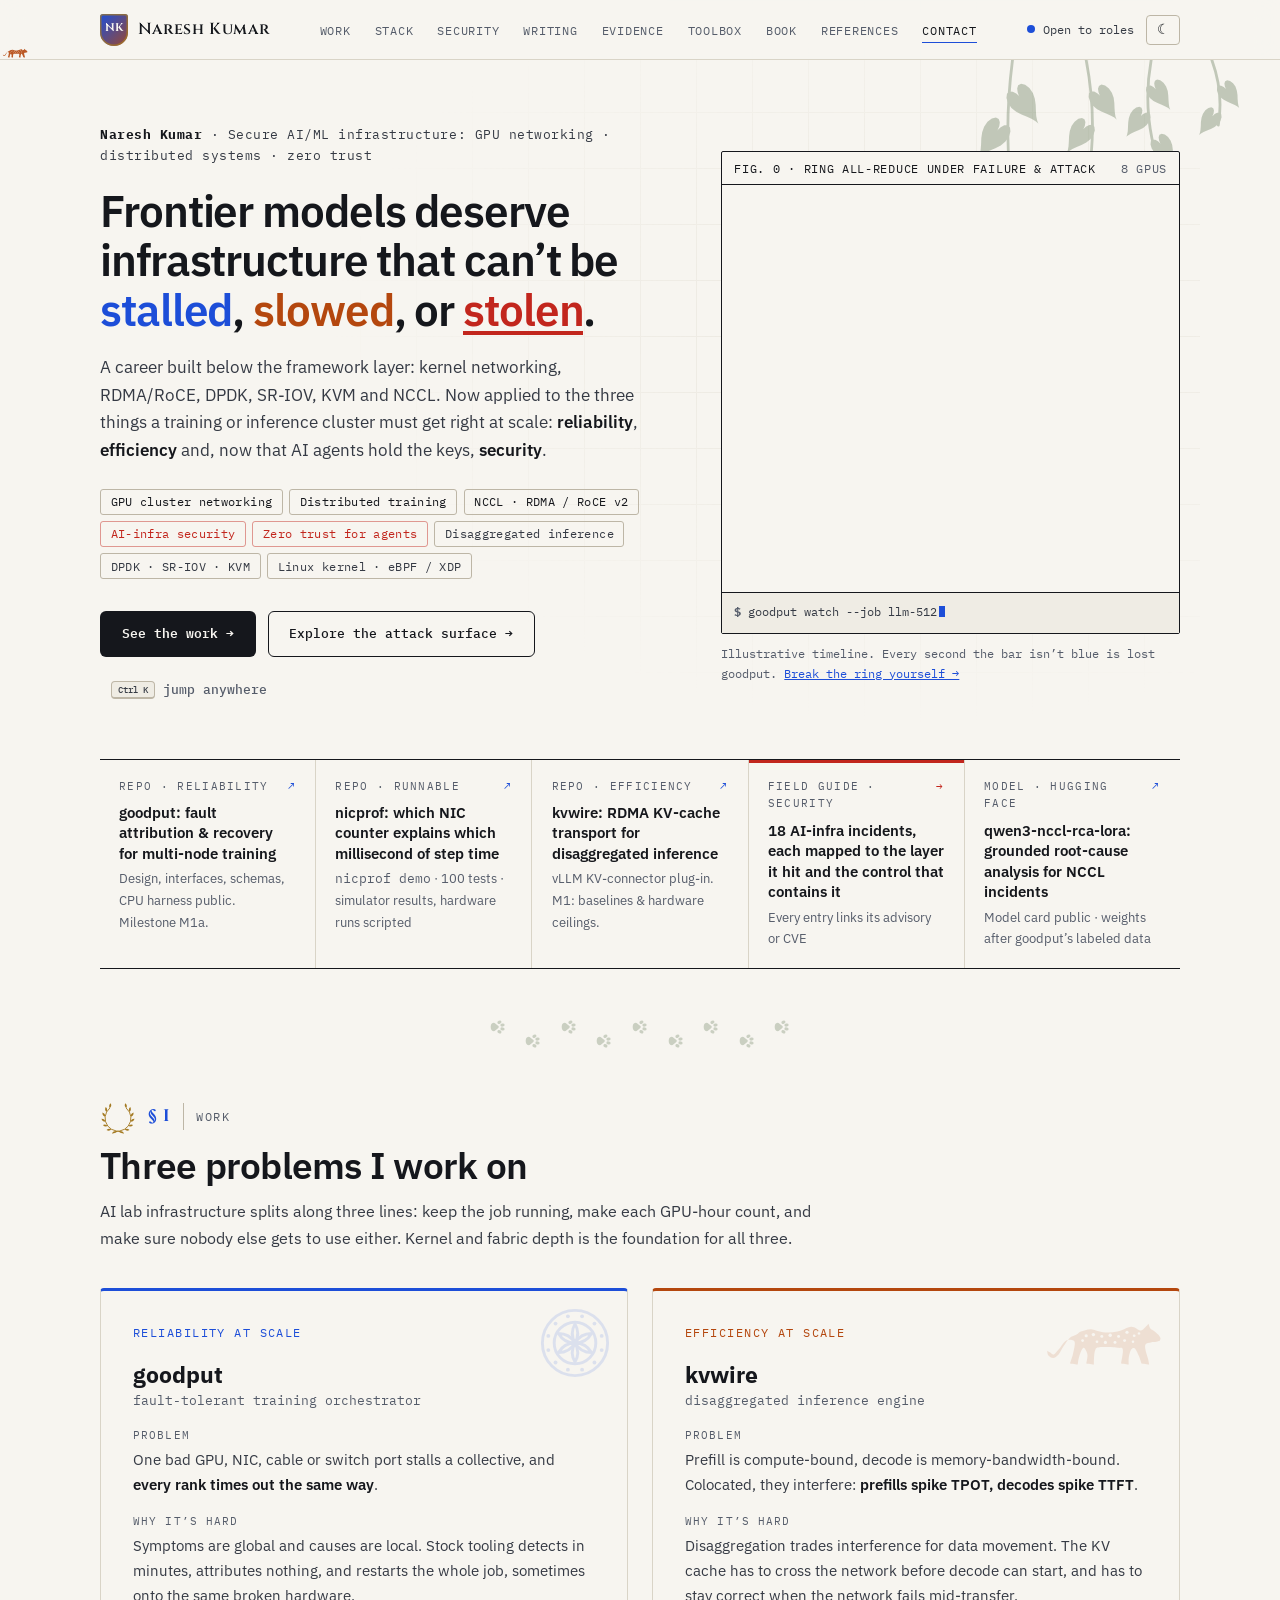
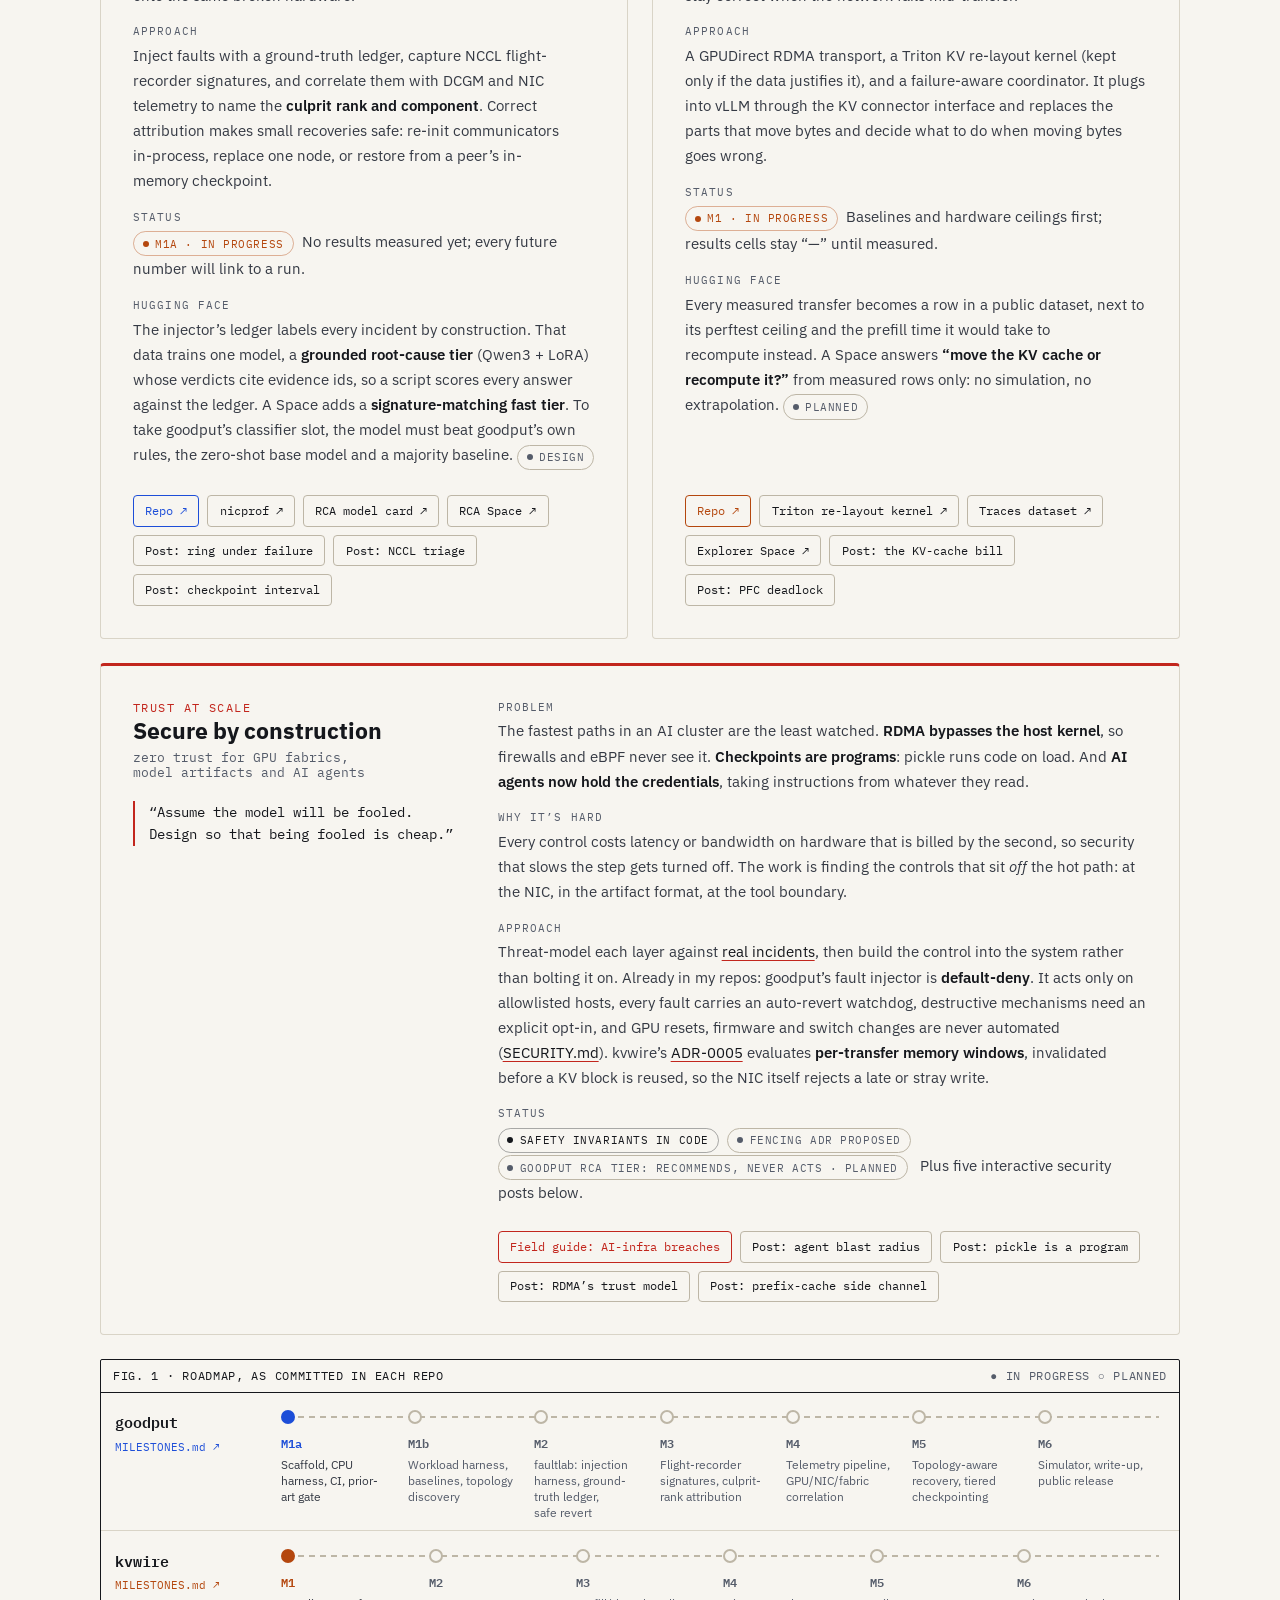
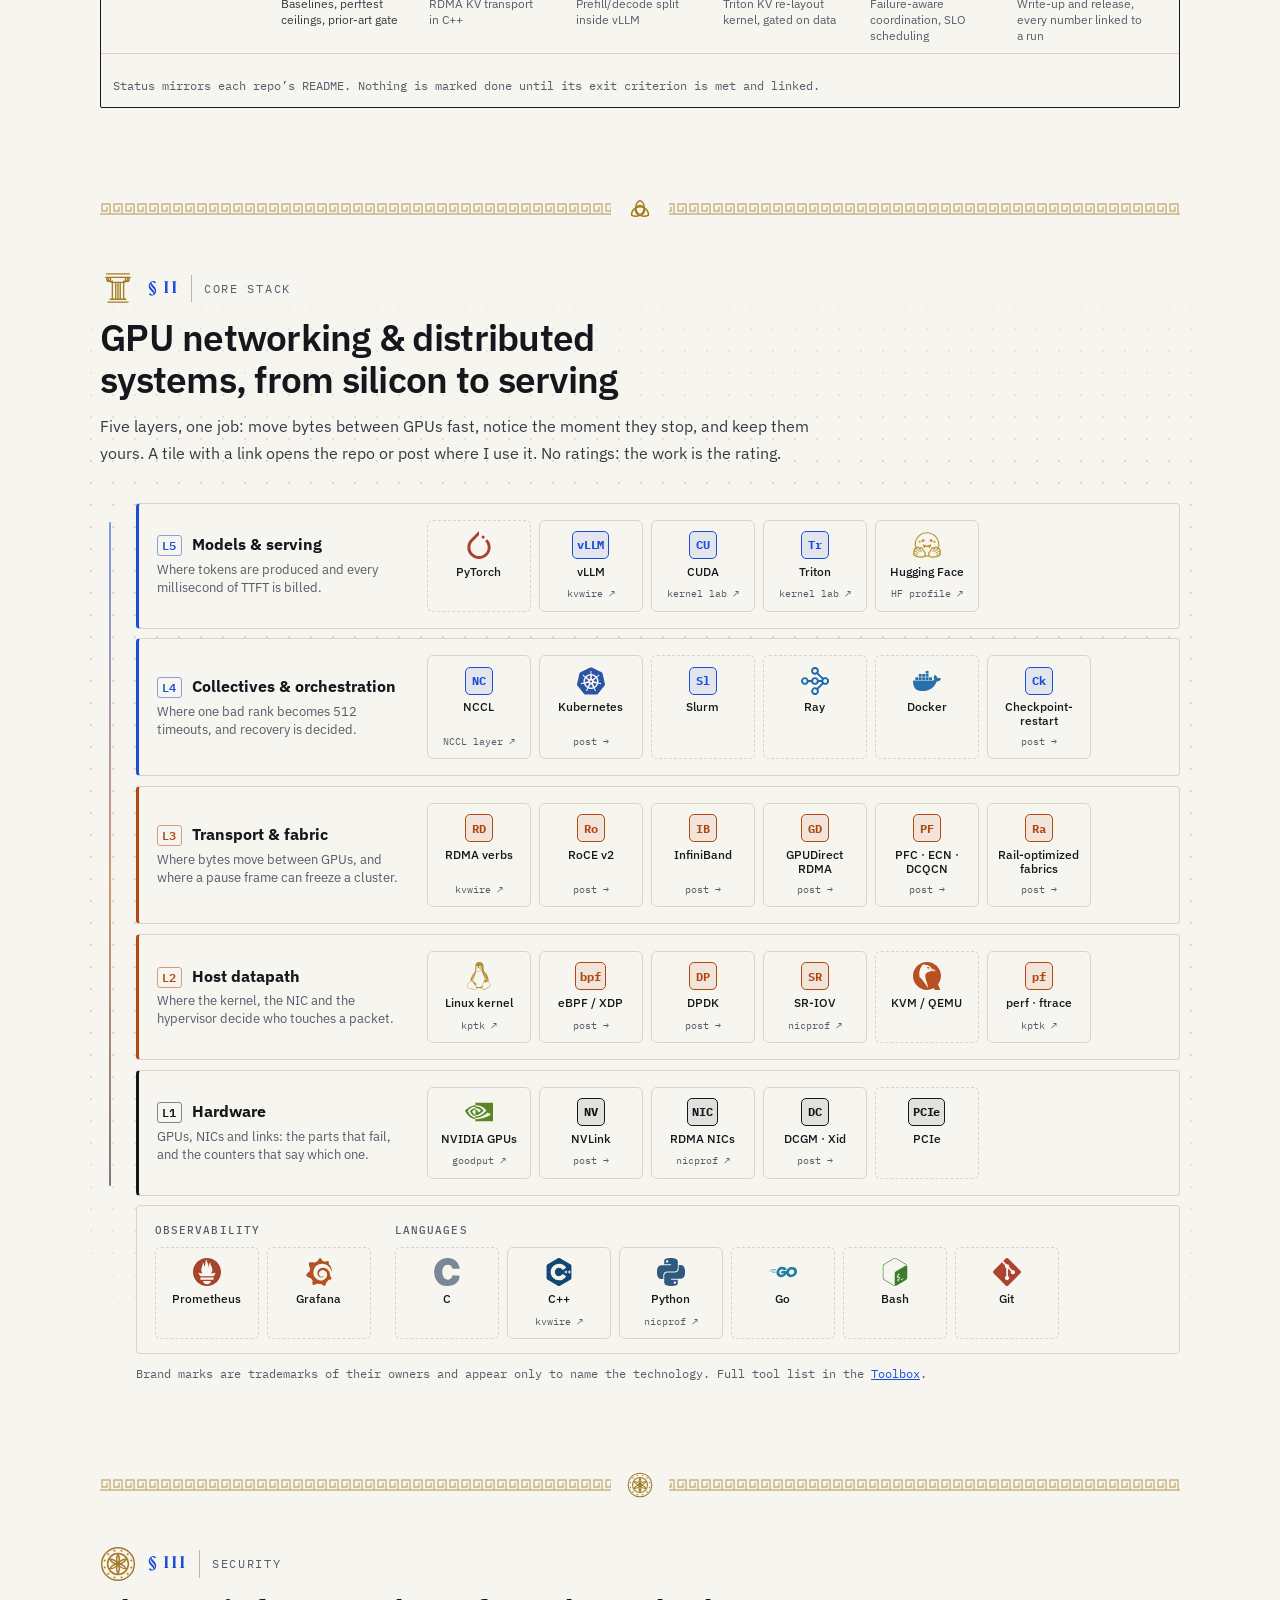
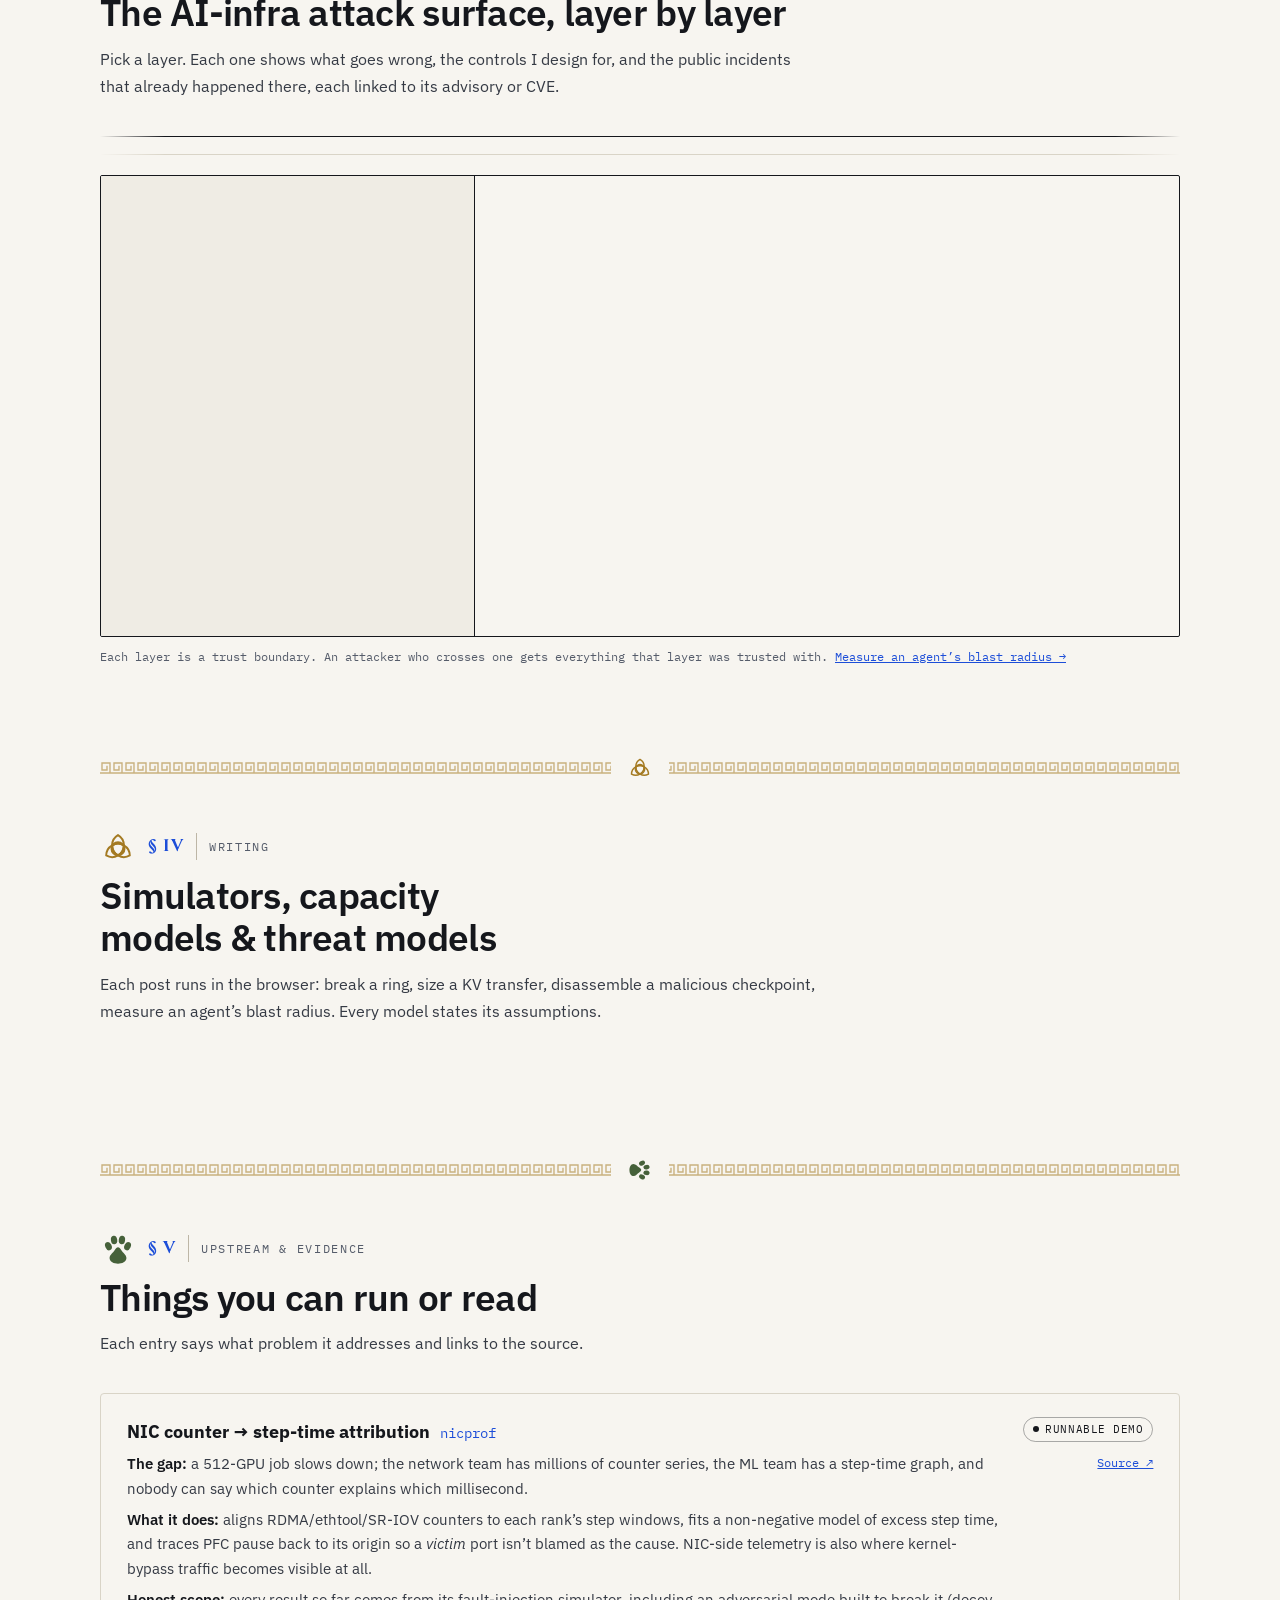
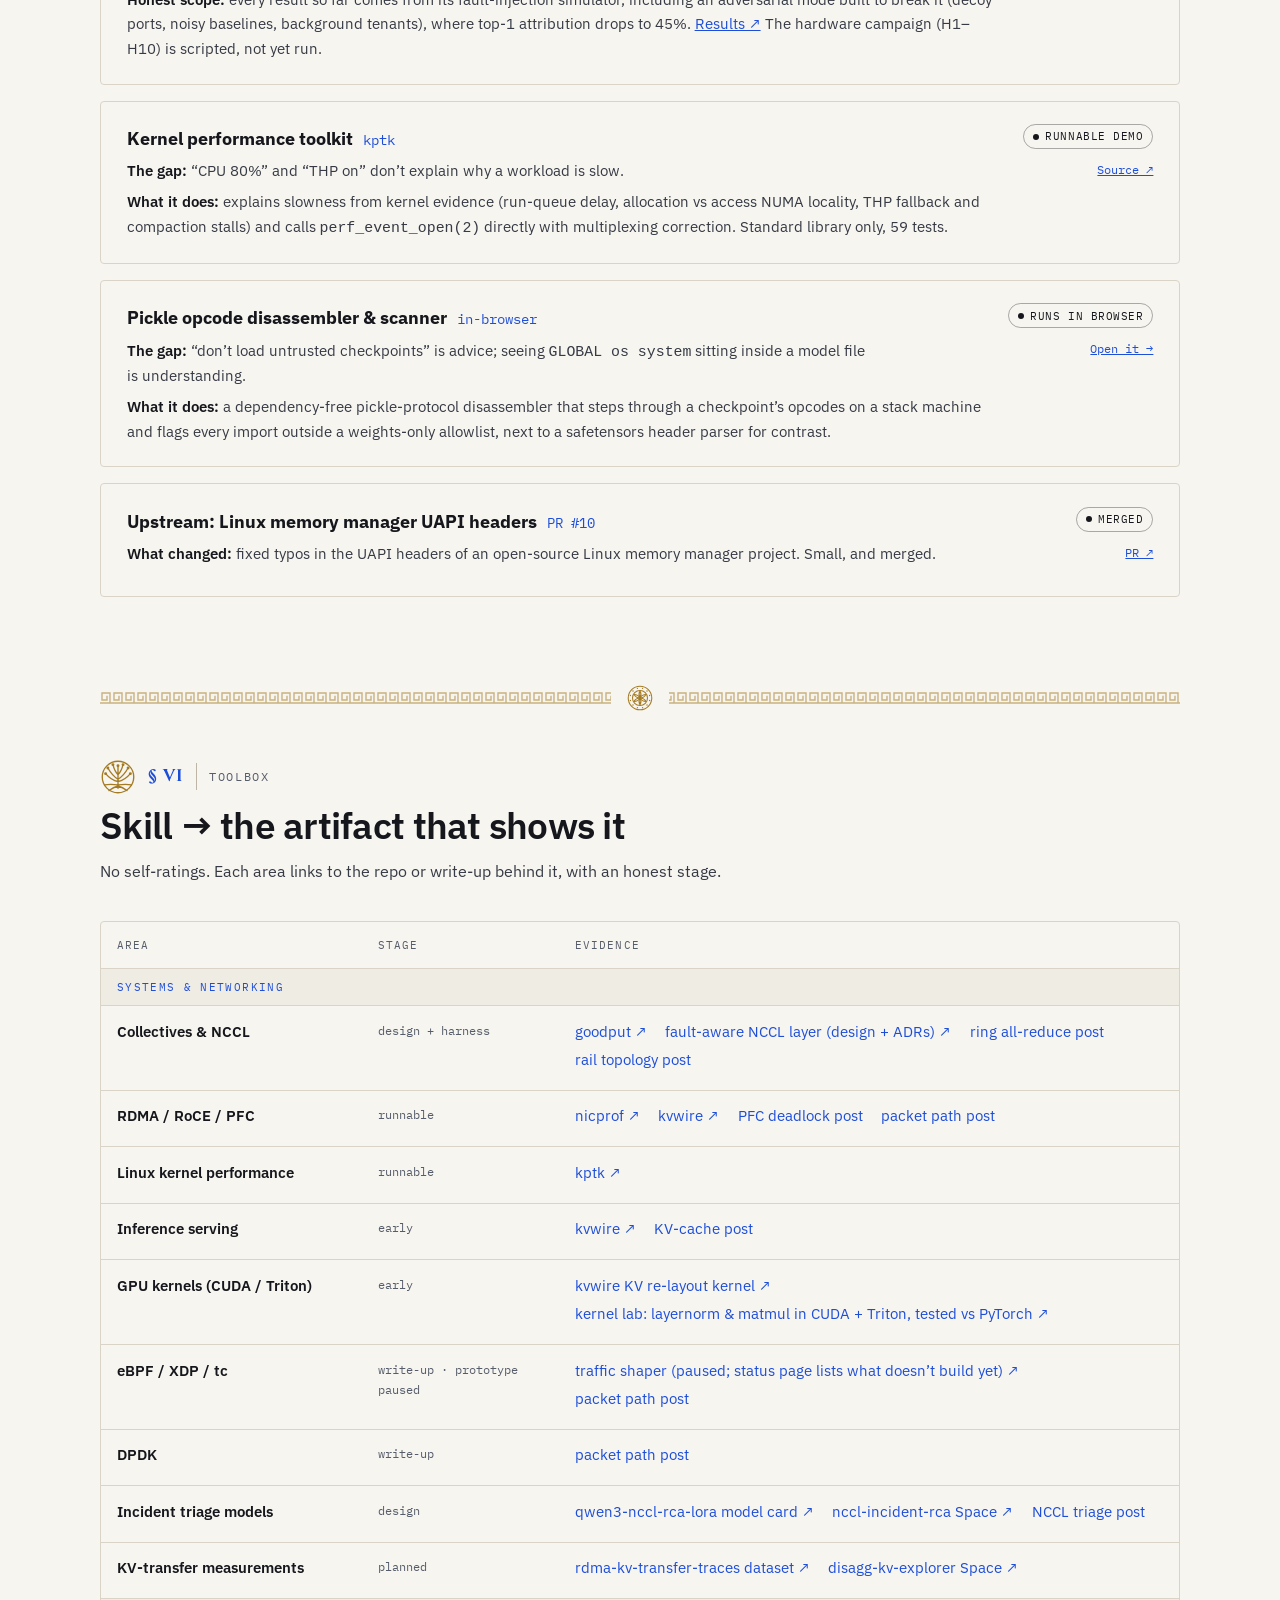
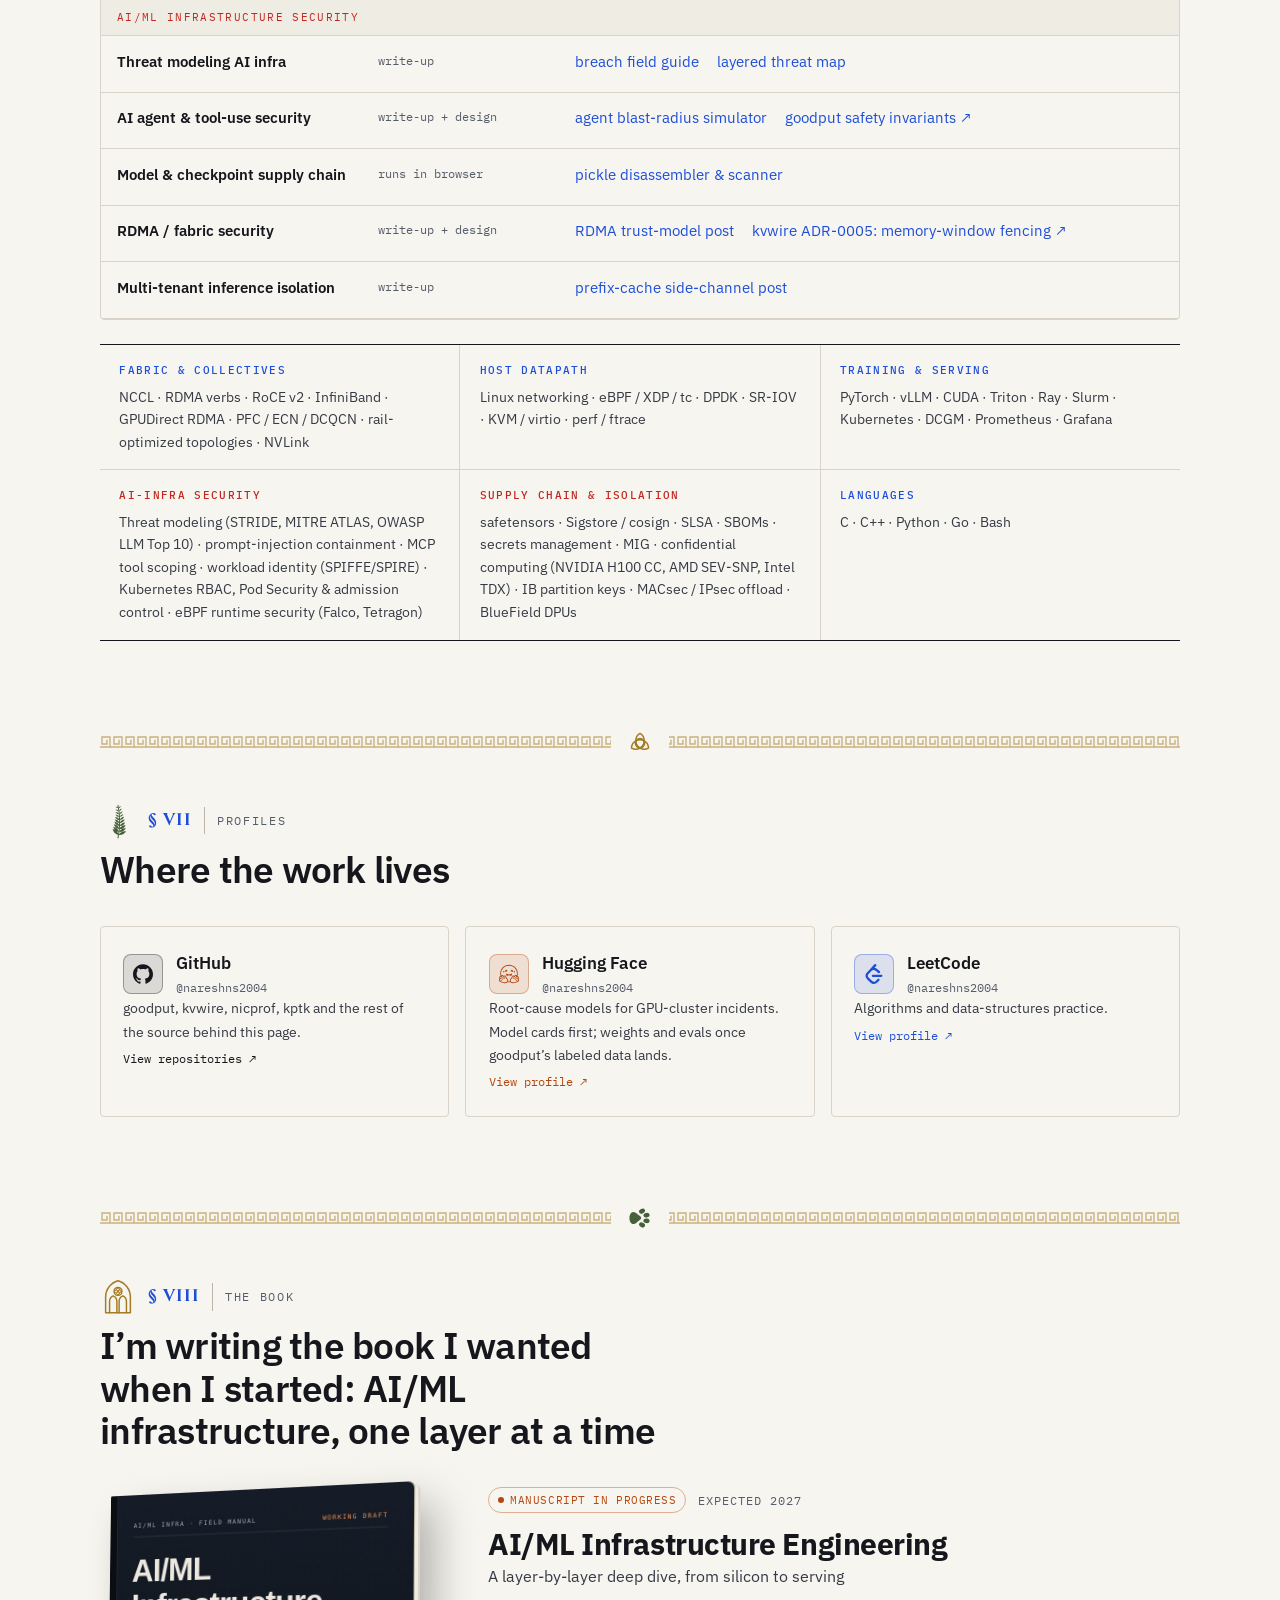
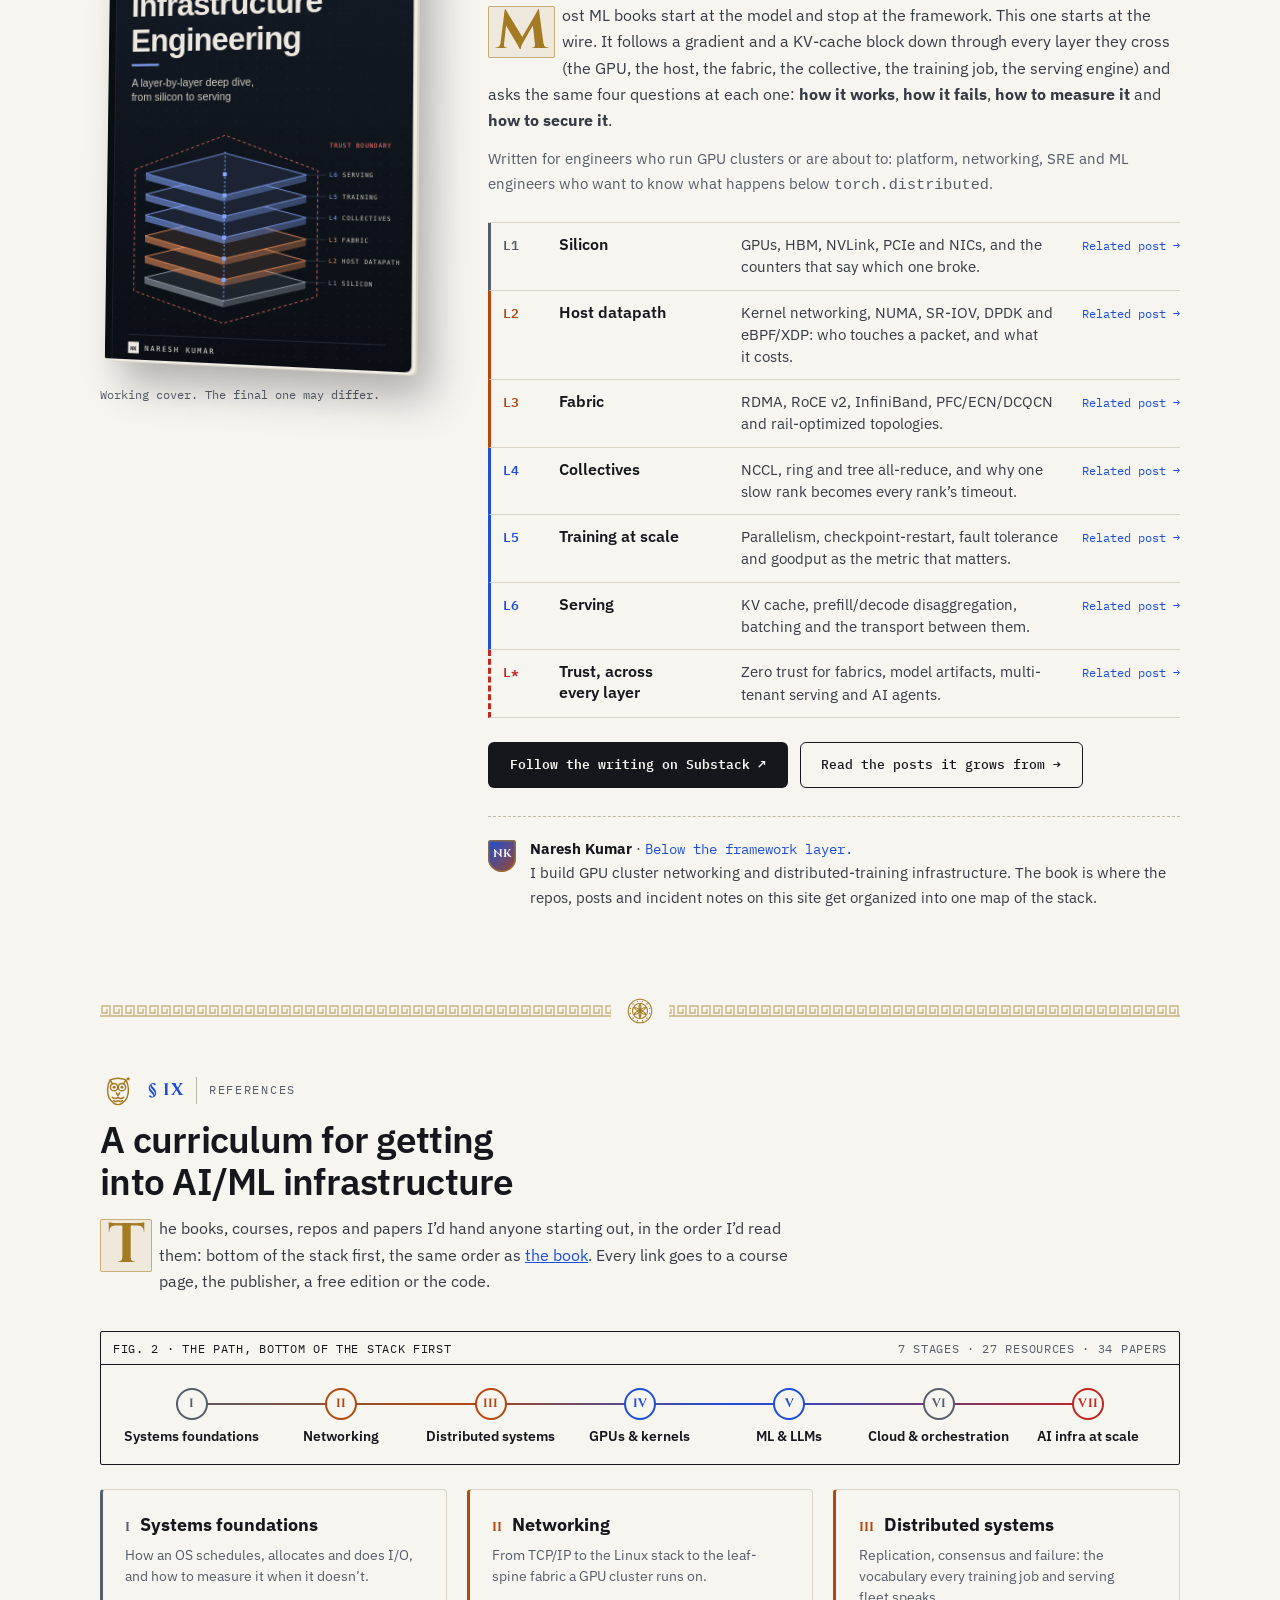
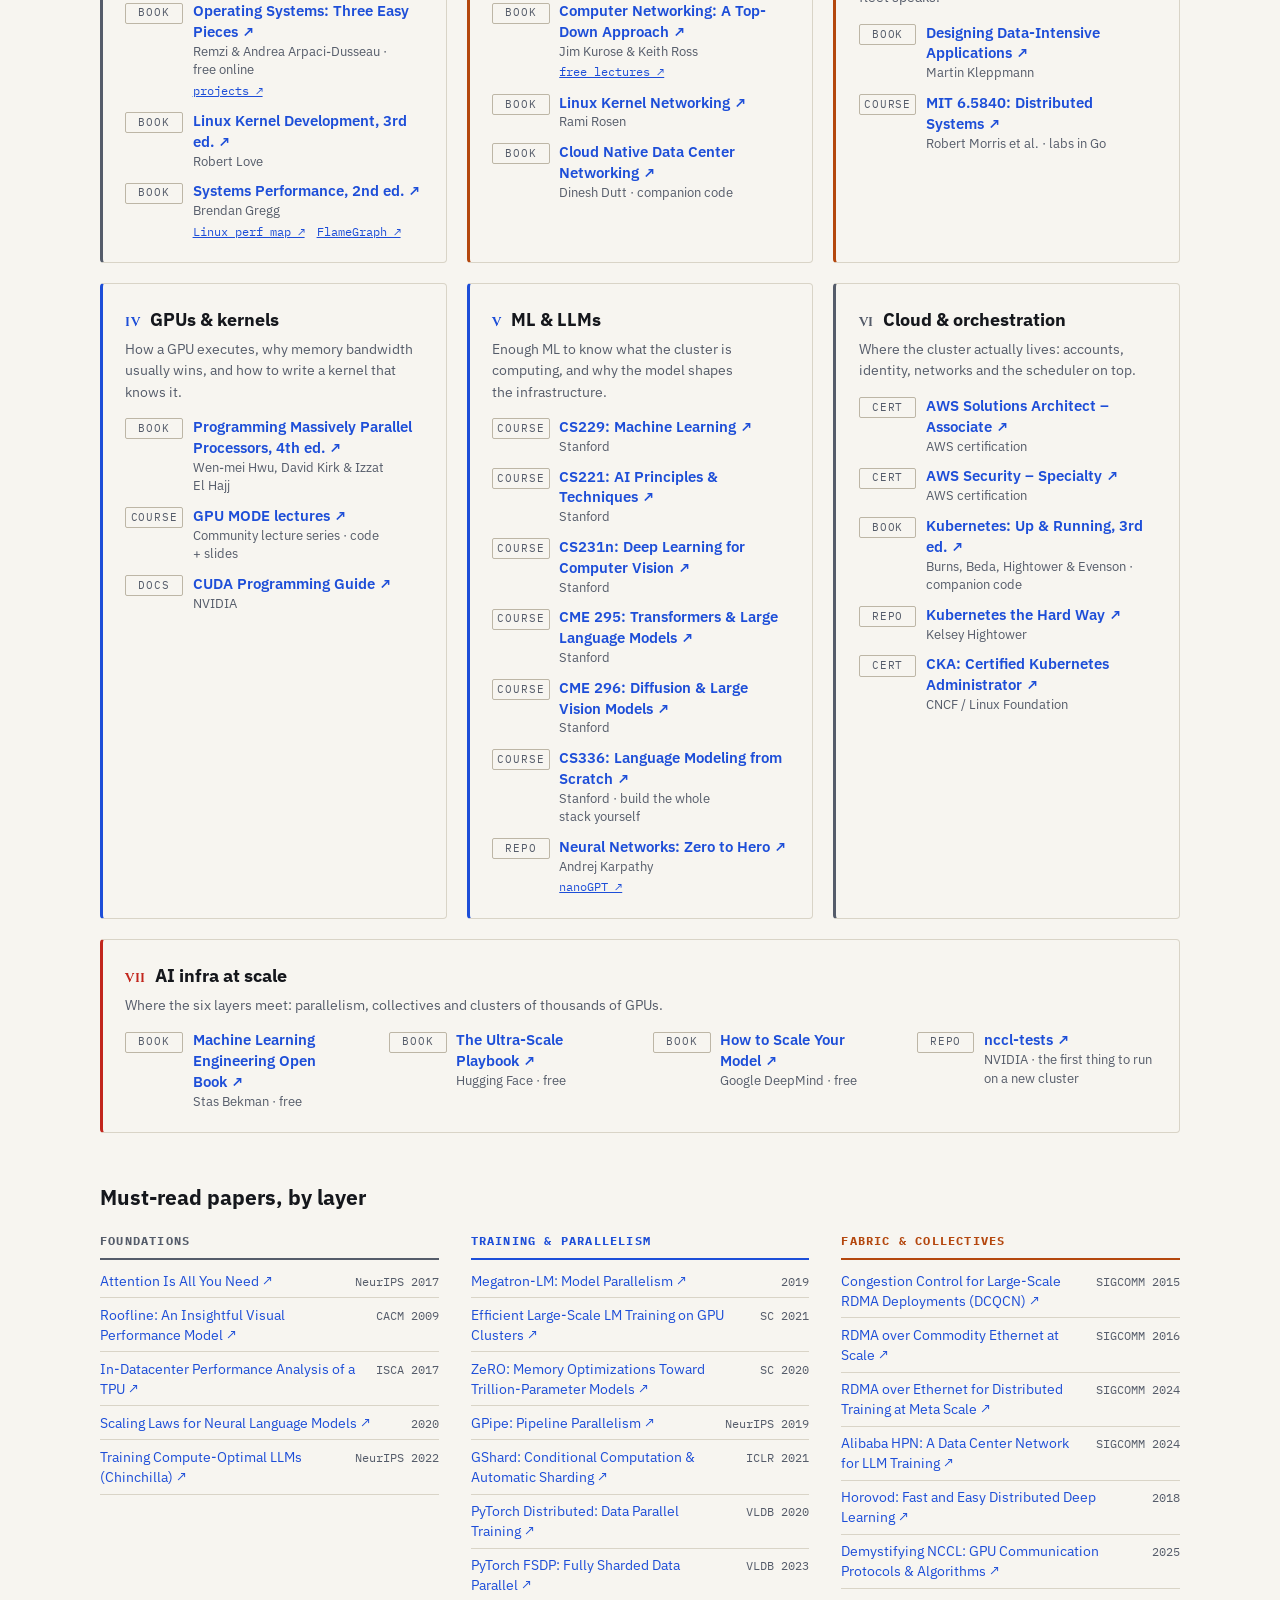
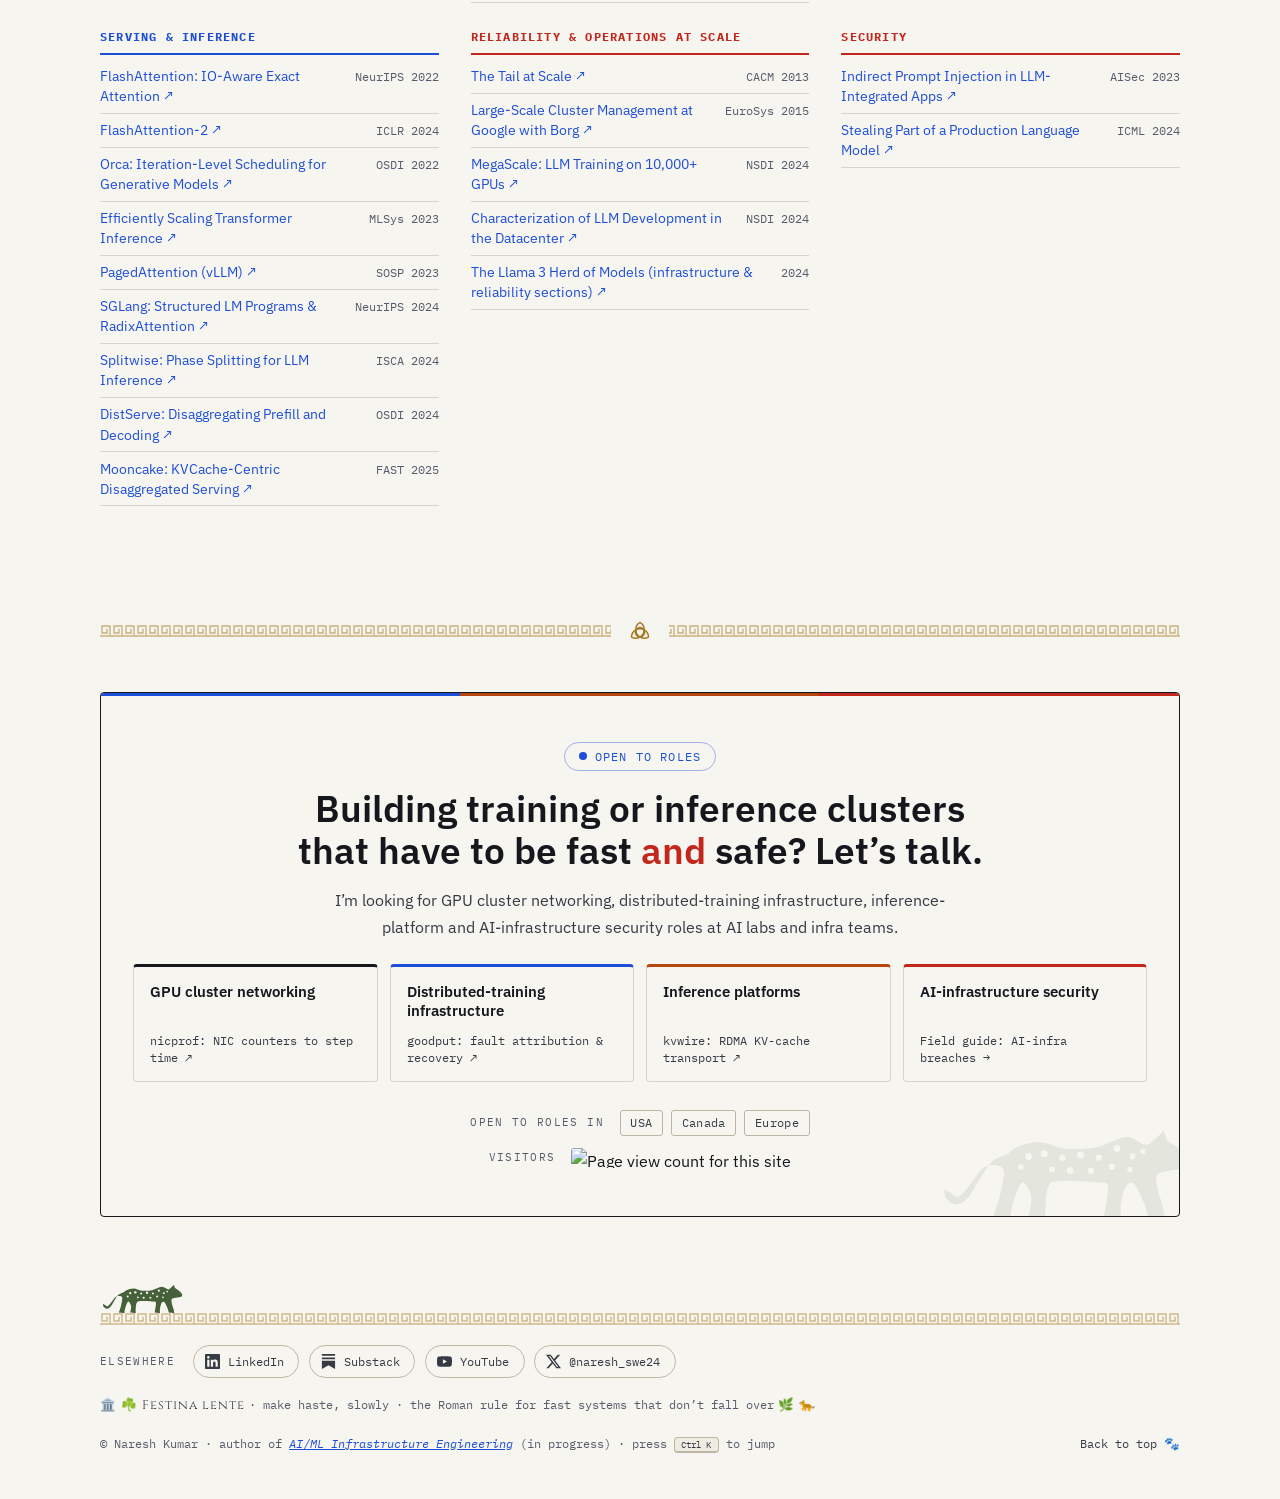
==== commit ed2bbc54: "Old World & Wild theme; drop References "Start here" and "Find more papers" - References: remove the" ====
--- a/index.html
+++ b/index.html
@@ -54,7 +54,7 @@
 <link rel="apple-touch-icon" href="assets/icons/apple-touch-icon.png">
 <link rel="preconnect" href="https://fonts.googleapis.com">
 <link rel="preconnect" href="https://fonts.gstatic.com" crossorigin>
-<link href="https://fonts.googleapis.com/css2?family=IBM+Plex+Mono:wght@400;500;600&family=IBM+Plex+Sans:wght@400;500;600;700&display=swap" rel="stylesheet">
+<link href="https://fonts.googleapis.com/css2?family=Cinzel:wght@500;600;700&family=IBM+Plex+Mono:wght@400;500;600&family=IBM+Plex+Sans:wght@400;500;600;700&display=swap" rel="stylesheet">
 <link rel="stylesheet" href="assets/css/site.css">
 <link rel="stylesheet" href="assets/css/home.css">
 </head>
@@ -161,10 +161,12 @@
   </a>
 </section>
 
+<div class="paw-trail" aria-hidden="true"><span class="orn orn-paw" style="--i:0"></span><span class="orn orn-paw" style="--i:1"></span><span class="orn orn-paw" style="--i:2"></span><span class="orn orn-paw" style="--i:3"></span><span class="orn orn-paw" style="--i:4"></span><span class="orn orn-paw" style="--i:5"></span><span class="orn orn-paw" style="--i:6"></span><span class="orn orn-paw" style="--i:7"></span><span class="orn orn-paw" style="--i:8"></span></div>
+
 <!-- THREE PROBLEMS -->
 <section class="section" id="work">
   <div class="section-head">
-    <p class="section-kicker">Work</p>
+    <p class="section-kicker"><span class="orn orn-laurel" aria-hidden="true"></span>Work</p>
     <h2 class="section-title">Three problems I work on</h2>
     <p class="section-lede">AI lab infrastructure splits along three lines: keep the job running, make each GPU-hour count, and make sure nobody else gets to use either. Kernel and fabric depth is the foundation for all three.</p>
   </div>
@@ -262,12 +264,14 @@
   </figure>
 </section>
 
+<div class="orn-rule" aria-hidden="true"><span class="orn orn-triquetra"></span></div>
+
 <!-- CORE STACK -->
 <!-- Logos: Simple Icons (CC0) sprite in assets/icons/stack.svg; technologies without one use a mono monogram.
      A tile links only to work that actually uses it (repo or post); no ratings, by design (CLAUDE.md). -->
 <section class="section" id="stack">
   <div class="section-head">
-    <p class="section-kicker">Core stack</p>
+    <p class="section-kicker"><span class="orn orn-column" aria-hidden="true"></span>Core stack</p>
     <h2 class="section-title">GPU networking &amp; distributed systems, from silicon to serving</h2>
     <p class="section-lede">Five layers, one job: move bytes between GPUs fast, notice the moment they stop, and keep them yours. A tile with a link opens the repo or post where I use it. No ratings: the work is the rating.</p>
   </div>
@@ -344,10 +348,12 @@
   <p class="fig-note stack-note">Brand marks are trademarks of their owners and appear only to name the technology. Full tool list in the <a href="#foundations">Toolbox</a>.</p>
 </section>
 
+<div class="orn-rule" aria-hidden="true"><span class="orn orn-rosette"></span></div>
+
 <!-- SECURITY: THREAT MAP -->
 <section class="section" id="security">
   <div class="section-head">
-    <p class="section-kicker">Security</p>
+    <p class="section-kicker"><span class="orn orn-rosette" aria-hidden="true"></span>Security</p>
     <h2 class="section-title">The AI-infra attack surface, layer by layer</h2>
     <p class="section-lede">Pick a layer. Each one shows what goes wrong, the controls I design for, and the public incidents that already happened there, each linked to its advisory or CVE.</p>
   </div>
@@ -362,10 +368,12 @@
   <p class="fig-note">Each layer is a trust boundary. An attacker who crosses one gets everything that layer was trusted with. <a href="posts/agent-blast-radius.html">Measure an agent’s blast radius →</a></p>
 </section>
 
+<div class="orn-rule" aria-hidden="true"><span class="orn orn-triquetra"></span></div>
+
 <!-- WRITING -->
 <section class="section" id="writing">
   <div class="section-head">
-    <p class="section-kicker">Writing</p>
+    <p class="section-kicker"><span class="orn orn-triquetra" aria-hidden="true"></span>Writing</p>
     <h2 class="section-title">Simulators, capacity models &amp; threat models</h2>
     <p class="section-lede">Each post runs in the browser: break a ring, size a KV transfer, disassemble a malicious checkpoint, measure an agent’s blast radius. Every model states its assumptions.</p>
   </div>
@@ -388,12 +396,14 @@
   </div>
 </section>
 
+<div class="orn-rule" aria-hidden="true"><span class="orn orn-paw"></span></div>
+
 <!-- UPSTREAM & EVIDENCE -->
 <!-- TODO(naresh): add upstream entries with links: vLLM PR, the cudagraph padding issue, the libbpf BTF fix.
      The previous "Achievements" (14 Mpps XDP classifier, 1.8 μs RDMA write, LFD460 top 5%) were removed: no evidence links. -->
 <section class="section" id="evidence">
   <div class="section-head">
-    <p class="section-kicker">Upstream &amp; evidence</p>
+    <p class="section-kicker"><span class="orn orn-paw" aria-hidden="true"></span>Upstream &amp; evidence</p>
     <h2 class="section-title">Things you can run or read</h2>
     <p class="section-lede">Each entry says what problem it addresses and links to the source.</p>
   </div>
@@ -429,10 +439,12 @@
   </div>
 </section>
 
+<div class="orn-rule" aria-hidden="true"><span class="orn orn-rosette"></span></div>
+
 <!-- FOUNDATIONS / TOOLBOX -->
 <section class="section" id="foundations">
   <div class="section-head">
-    <p class="section-kicker">Toolbox</p>
+    <p class="section-kicker"><span class="orn orn-tree" aria-hidden="true"></span>Toolbox</p>
     <h2 class="section-title">Skill → the artifact that shows it</h2>
     <p class="section-lede">No self-ratings. Each area links to the repo or write-up behind it, with an honest stage.</p>
   </div>
@@ -502,10 +514,12 @@
   </div>
 </section>
 
+<div class="orn-rule" aria-hidden="true"><span class="orn orn-triquetra"></span></div>
+
 <!-- PROFILES -->
 <section class="section" id="profiles">
   <div class="section-head">
-    <p class="section-kicker">Profiles</p>
+    <p class="section-kicker"><span class="orn orn-fern" aria-hidden="true"></span>Profiles</p>
     <h2 class="section-title">Where the work lives</h2>
   </div>
 
@@ -528,13 +542,15 @@
   </div>
 </section>
 
+<div class="orn-rule" aria-hidden="true"><span class="orn orn-paw"></span></div>
+
 <!-- BOOK -->
 <!-- TODO(naresh): confirm the working title, subtitle, part outline and "expected 2027" (from "about a year away", Nov 2026).
      Cover is assets/book/cover.svg (generated, datasheet palette); swap in the publisher's cover when there is one.
      When a pre-order page or mailing list exists, point the primary button at it. -->
 <section class="section" id="book">
   <div class="section-head">
-    <p class="section-kicker">The book</p>
+    <p class="section-kicker"><span class="orn orn-arch" aria-hidden="true"></span>The book</p>
     <h2 class="section-title">I’m writing the book I wanted when I started: AI/ML infrastructure, one layer at a time</h2>
   </div>
 
@@ -550,7 +566,7 @@
     <div class="book-body">
       <p class="book-status"><span class="status status-wip">Manuscript in progress</span><span class="book-eta">Expected 2027</span></p>
       <h3 class="book-title">AI/ML Infrastructure Engineering <small>A layer-by-layer deep dive, from silicon to serving</small></h3>
-      <p class="book-pitch">
+      <p class="book-pitch illuminated">
         Most ML books start at the model and stop at the framework. This one starts at the wire. It follows a gradient
         and a KV-cache block down through every layer they cross (the GPU, the host, the fabric, the collective, the
         training job, the serving engine) and asks the same four questions at each one:
@@ -583,49 +599,36 @@
   </div>
 </section>
 
+<div class="orn-rule" aria-hidden="true"><span class="orn orn-rosette"></span></div>
+
 <!-- REFERENCES -->
 <!-- Curriculum + papers. Every link was checked (HTTP 200, or DOI / ISBN confirmed via Crossref / Open Library where the
-     publisher blocks scripts) on 25 Nov 2026. Papers with Code now redirects to Hugging Face Papers, so it's linked as such.
+     publisher blocks scripts) on 25 Nov 2026. The "Start here" sites (abiaryan.com, huyenchip.com) and the "Find more papers"
+     block were removed on 26 Nov 2026 at Naresh's request; don't re-add them.
      TODO(naresh): prune or add; keep each entry to a public course page, publisher page, free edition or companion repo. -->
 <section class="section" id="references">
   <div class="section-head">
-    <p class="section-kicker">References</p>
+    <p class="section-kicker"><span class="orn orn-owl" aria-hidden="true"></span>References</p>
     <h2 class="section-title">A curriculum for getting into AI/ML infrastructure</h2>
-    <p class="section-lede">The books, courses, repos and papers I’d hand anyone starting out, in the order I’d read them: bottom of the stack first, the same order as <a href="#book">the book</a>. Every link goes to a course page, the publisher, a free edition or the code.</p>
-  </div>
-
-  <div class="ref-start">
-    <p class="ref-label">Start here</p>
-    <div class="ref-featured">
-      <article class="card ref-site reveal" style="--pc:var(--signal)">
-        <a class="ref-domain" href="https://abiaryan.com/" target="_blank" rel="noopener">abiaryan.com <span aria-hidden="true">↗</span></a>
-        <p>AI infrastructure and inference systems, taught as a stack: kernels and compilers, GPU communication, networking, serving, scheduling, observability, all the way to $/token. The philosophy fits this whole page: don’t accept the abstraction; take it apart and measure it.</p>
-        <p class="ref-also">Also: <a href="https://gpuengineering.com/" target="_blank" rel="noopener">gpuengineering.com ↗</a> <span>a public GPU-engineering curriculum: CUDA, kernels, serving engines, multi-GPU systems</span></p>
-      </article>
-      <article class="card ref-site reveal" style="--pc:var(--copper)">
-        <a class="ref-domain" href="https://huyenchip.com/" target="_blank" rel="noopener">huyenchip.com <span aria-hidden="true">↗</span></a>
-        <p>AI system design and bringing AI into production: long-form essays, guides and open-source lists that connect models to the systems that serve them.</p>
-        <p class="ref-also">Also: <a href="https://huyenchip.com/books/" target="_blank" rel="noopener">Designing Machine Learning Systems &amp; AI Engineering ↗</a> <a href="https://stanford-cs329s.github.io/" target="_blank" rel="noopener">CS 329S: ML Systems Design ↗</a></p>
-      </article>
-    </div>
+    <p class="section-lede illuminated">The books, courses, repos and papers I’d hand anyone starting out, in the order I’d read them: bottom of the stack first, the same order as <a href="#book">the book</a>. Every link goes to a course page, the publisher, a free edition or the code.</p>
   </div>
 
   <figure class="fig ref-path reveal">
     <figcaption class="fig-bar"><span>Fig. 2 · The path, bottom of the stack first</span><span>7 stages · 27 resources · 34 papers</span></figcaption>
     <ol class="rp-steps">
-      <li style="--tc:var(--graphite)"><a href="#ref-s1"><span class="rp-n">01</span><span class="rp-t">Systems foundations</span></a></li>
-      <li style="--tc:var(--copper)"><a href="#ref-s2"><span class="rp-n">02</span><span class="rp-t">Networking</span></a></li>
-      <li style="--tc:var(--copper)"><a href="#ref-s3"><span class="rp-n">03</span><span class="rp-t">Distributed systems</span></a></li>
-      <li style="--tc:var(--signal)"><a href="#ref-s4"><span class="rp-n">04</span><span class="rp-t">GPUs &amp; kernels</span></a></li>
-      <li style="--tc:var(--signal)"><a href="#ref-s5"><span class="rp-n">05</span><span class="rp-t">ML &amp; LLMs</span></a></li>
-      <li style="--tc:var(--graphite)"><a href="#ref-s6"><span class="rp-n">06</span><span class="rp-t">Cloud &amp; orchestration</span></a></li>
-      <li style="--tc:var(--fault)"><a href="#ref-s7"><span class="rp-n">07</span><span class="rp-t">AI infra at scale</span></a></li>
+      <li style="--tc:var(--graphite)"><a href="#ref-s1"><span class="rp-n">I</span><span class="rp-t">Systems foundations</span></a></li>
+      <li style="--tc:var(--copper)"><a href="#ref-s2"><span class="rp-n">II</span><span class="rp-t">Networking</span></a></li>
+      <li style="--tc:var(--copper)"><a href="#ref-s3"><span class="rp-n">III</span><span class="rp-t">Distributed systems</span></a></li>
+      <li style="--tc:var(--signal)"><a href="#ref-s4"><span class="rp-n">IV</span><span class="rp-t">GPUs &amp; kernels</span></a></li>
+      <li style="--tc:var(--signal)"><a href="#ref-s5"><span class="rp-n">V</span><span class="rp-t">ML &amp; LLMs</span></a></li>
+      <li style="--tc:var(--graphite)"><a href="#ref-s6"><span class="rp-n">VI</span><span class="rp-t">Cloud &amp; orchestration</span></a></li>
+      <li style="--tc:var(--fault)"><a href="#ref-s7"><span class="rp-n">VII</span><span class="rp-t">AI infra at scale</span></a></li>
     </ol>
   </figure>
 
   <div class="ref-grid">
     <article class="card ref-stage reveal" id="ref-s1" style="--tc:var(--graphite)">
-      <h3><span class="rs-n">01</span>Systems foundations</h3>
+      <h3><span class="rs-n">I</span>Systems foundations</h3>
       <p class="rs-why">How an OS schedules, allocates and does I/O, and how to measure it when it doesn’t.</p>
       <ul class="rs-list">
         <li><span class="rs-type">book</span><span class="rs-main"><a href="https://pages.cs.wisc.edu/~remzi/OSTEP/" target="_blank" rel="noopener">Operating Systems: Three Easy Pieces ↗</a><span class="rs-by">Remzi &amp; Andrea Arpaci-Dusseau · free online</span> <a class="rs-x" href="https://github.com/remzi-arpacidusseau/ostep-projects" target="_blank" rel="noopener">projects ↗</a></span></li>
@@ -634,7 +637,7 @@
       </ul>
     </article>
     <article class="card ref-stage reveal" id="ref-s2" style="--tc:var(--copper)">
-      <h3><span class="rs-n">02</span>Networking</h3>
+      <h3><span class="rs-n">II</span>Networking</h3>
       <p class="rs-why">From TCP/IP to the Linux stack to the leaf-spine fabric a GPU cluster runs on.</p>
       <ul class="rs-list">
         <li><span class="rs-type">book</span><span class="rs-main"><a href="https://gaia.cs.umass.edu/kurose_ross/index.php" target="_blank" rel="noopener">Computer Networking: A Top-Down Approach ↗</a><span class="rs-by">Jim Kurose &amp; Keith Ross</span> <a class="rs-x" href="https://gaia.cs.umass.edu/kurose_ross/online_lectures.htm" target="_blank" rel="noopener">free lectures ↗</a></span></li>
@@ -643,7 +646,7 @@
       </ul>
     </article>
     <article class="card ref-stage reveal" id="ref-s3" style="--tc:var(--copper)">
-      <h3><span class="rs-n">03</span>Distributed systems</h3>
+      <h3><span class="rs-n">III</span>Distributed systems</h3>
       <p class="rs-why">Replication, consensus and failure: the vocabulary every training job and serving fleet speaks.</p>
       <ul class="rs-list">
         <li><span class="rs-type">book</span><span class="rs-main"><a href="https://dataintensive.net/" target="_blank" rel="noopener">Designing Data-Intensive Applications ↗</a><span class="rs-by">Martin Kleppmann</span></span></li>
@@ -651,7 +654,7 @@
       </ul>
     </article>
     <article class="card ref-stage reveal" id="ref-s4" style="--tc:var(--signal)">
-      <h3><span class="rs-n">04</span>GPUs &amp; kernels</h3>
+      <h3><span class="rs-n">IV</span>GPUs &amp; kernels</h3>
       <p class="rs-why">How a GPU executes, why memory bandwidth usually wins, and how to write a kernel that knows it.</p>
       <ul class="rs-list">
         <li><span class="rs-type">book</span><span class="rs-main"><a href="https://shop.elsevier.com/books/programming-massively-parallel-processors/hwu/978-0-323-91231-0" target="_blank" rel="noopener">Programming Massively Parallel Processors, 4th ed. ↗</a><span class="rs-by">Wen-mei Hwu, David Kirk &amp; Izzat El Hajj</span></span></li>
@@ -660,7 +663,7 @@
       </ul>
     </article>
     <article class="card ref-stage reveal" id="ref-s5" style="--tc:var(--signal)">
-      <h3><span class="rs-n">05</span>ML &amp; LLMs</h3>
+      <h3><span class="rs-n">V</span>ML &amp; LLMs</h3>
       <p class="rs-why">Enough ML to know what the cluster is computing, and why the model shapes the infrastructure.</p>
       <ul class="rs-list">
         <li><span class="rs-type">course</span><span class="rs-main"><a href="https://cs229.stanford.edu/" target="_blank" rel="noopener">CS229: Machine Learning ↗</a><span class="rs-by">Stanford</span></span></li>
@@ -673,7 +676,7 @@
       </ul>
     </article>
     <article class="card ref-stage reveal" id="ref-s6" style="--tc:var(--graphite)">
-      <h3><span class="rs-n">06</span>Cloud &amp; orchestration</h3>
+      <h3><span class="rs-n">VI</span>Cloud &amp; orchestration</h3>
       <p class="rs-why">Where the cluster actually lives: accounts, identity, networks and the scheduler on top.</p>
       <ul class="rs-list">
         <li><span class="rs-type">cert</span><span class="rs-main"><a href="https://aws.amazon.com/certification/certified-solutions-architect-associate/" target="_blank" rel="noopener">AWS Solutions Architect – Associate ↗</a><span class="rs-by">AWS certification</span></span></li>
@@ -684,7 +687,7 @@
       </ul>
     </article>
     <article class="card ref-stage reveal" id="ref-s7" style="--tc:var(--fault)">
-      <h3><span class="rs-n">07</span>AI infra at scale</h3>
+      <h3><span class="rs-n">VII</span>AI infra at scale</h3>
       <p class="rs-why">Where the six layers meet: parallelism, collectives and clusters of thousands of GPUs.</p>
       <ul class="rs-list">
         <li><span class="rs-type">book</span><span class="rs-main"><a href="https://github.com/stas00/ml-engineering" target="_blank" rel="noopener">Machine Learning Engineering Open Book ↗</a><span class="rs-by">Stas Bekman · free</span></span></li>
@@ -747,14 +750,9 @@
     </div>
   </div>
 
-  <div class="ref-more reveal">
-    <p class="ref-label">Find more papers</p>
-    <ul>
-      <li><a href="https://paperswelove.org/" target="_blank" rel="noopener">Papers We Love ↗</a> <span>community-curated CS classics, with talks; <a href="https://github.com/papers-we-love/papers-we-love" target="_blank" rel="noopener">repo by topic ↗</a></span></li>
-      <li><a href="https://huggingface.co/papers/trending" target="_blank" rel="noopener">Hugging Face Papers ↗</a> <span>trending papers with code and models; <a href="https://paperswithcode.com/" target="_blank" rel="noopener">paperswithcode.com</a> now redirects here</span></li>
-    </ul>
-  </div>
-</section>
+</section>
+
+<div class="orn-rule" aria-hidden="true"><span class="orn orn-triquetra"></span></div>
 
 <!-- CONTACT -->
 <section class="section" id="contact">
@@ -789,9 +787,10 @@
     <a class="social" href="https://www.youtube.com/@nareshns2004" target="_blank" rel="noopener me"><svg class="bi" viewBox="0 0 24 24" aria-hidden="true" focusable="false"><path d="M23.498 6.186a3.016 3.016 0 0 0-2.122-2.136C19.505 3.545 12 3.545 12 3.545s-7.505 0-9.377.505A3.017 3.017 0 0 0 .502 6.186C0 8.07 0 12 0 12s0 3.93.502 5.814a3.016 3.016 0 0 0 2.122 2.136c1.871.505 9.376.505 9.376.505s7.505 0 9.377-.505a3.015 3.015 0 0 0 2.122-2.136C24 15.93 24 12 24 12s0-3.93-.502-5.814zM9.545 15.568V8.432L15.818 12l-6.273 3.568z"/></svg><span>YouTube</span></a>
     <a class="social" href="https://x.com/naresh_swe24" target="_blank" rel="noopener me"><svg class="bi" viewBox="0 0 24 24" aria-hidden="true" focusable="false"><path d="M18.901 1.153h3.68l-8.04 9.19L24 22.846h-7.406l-5.8-7.584-6.638 7.584H.474l8.6-9.83L0 1.154h7.594l5.243 6.932ZM17.61 20.644h2.039L6.486 3.24H4.298Z"/></svg><span>@naresh_swe24</span></a>
   </div>
+  <p class="motto"><span aria-hidden="true">🏛️ ☘️ </span>Festina lente <i>· make haste, slowly · the Roman rule for fast systems that don’t fall over</i><span aria-hidden="true"> 🌿 🐆</span></p>
   <span>© Naresh Kumar · author of <a href="#book"><cite>AI/ML Infrastructure Engineering</cite></a> (in progress) · press <kbd>⌘K</kbd> to jump</span>
   <div class="footer-links">
-    <a href="#top">Back to top ↑</a>
+    <a href="#top">Back to top <span aria-hidden="true">🐾</span></a>
   </div>
 </footer>
 
--- a/assets/css/site.css
+++ b/assets/css/site.css
@@ -10,6 +10,7 @@
   --ink: #15171C;    --ink-2: #353A44;    --graphite: #555C6A;
   --signal: #1D4ED8; --copper: #B4470E;   --fault: #C2261D;
   --on-ink: #F7F5F0;
+  --moss: #46613A;   --gold: #A47A22;   /* ornament-only: jungle + illuminated gold, never status */
   color-scheme: light;
 
   --bg: var(--paper);
@@ -29,6 +30,7 @@
   --font-mono: 'IBM Plex Mono', ui-monospace, SFMono-Regular, Menlo, monospace;
   --font-display: 'IBM Plex Sans', system-ui, sans-serif;
   --font-prose: 'IBM Plex Sans', system-ui, -apple-system, 'Segoe UI', Roboto, sans-serif;
+  --font-roman: 'Cinzel', 'Trajan Pro', Georgia, serif;   /* inscriptional capitals: brand, kickers, initials */
 
   --max: 1120px;
   --radius: 4px;
@@ -40,6 +42,7 @@
     --ink: #ECE8E0;    --ink-2: #CFCAC0;    --graphite: #A3ABB8;
     --signal: #86A8FF; --copper: #F0935C;   --fault: #FF7D73;
     --on-ink: #10151D;
+    --moss: #8DB07A;   --gold: #D8B460;
     color-scheme: dark;
   }
 }
@@ -48,6 +51,7 @@
   --ink: #ECE8E0;    --ink-2: #CFCAC0;    --graphite: #A3ABB8;
   --signal: #86A8FF; --copper: #F0935C;   --fault: #FF7D73;
   --on-ink: #10151D;
+  --moss: #8DB07A;   --gold: #D8B460;
   color-scheme: dark;
 }
 
@@ -272,9 +276,93 @@
 .reveal.visible:nth-child(4) { transition-delay: 0.18s; } .reveal.visible:nth-child(5) { transition-delay: 0.24s; }
 .no-js .reveal { opacity: 1; transform: none; }
 
+/* ─── OLD WORLD & WILD (Nov 2026) ───
+   Celtic, Gothic, Slavic, Greek and Roman ornament plus jungle and big cats. Every ornament is a one-colour
+   SVG in assets/ornaments/ used as a CSS mask, so it takes a token colour and follows light/dark.
+   Decoration only: aria-hidden, never carries meaning, still under reduced motion. */
+.orn {
+  display: inline-block; flex: none; width: 1.15em; height: 1.15em; vertical-align: -0.2em;
+  background: currentColor; -webkit-mask: var(--orn) center / contain no-repeat; mask: var(--orn) center / contain no-repeat;
+}
+.orn-triquetra { --orn: url(../ornaments/triquetra.svg); }
+.orn-rosette   { --orn: url(../ornaments/rosette.svg); }
+.orn-laurel    { --orn: url(../ornaments/laurel.svg); }
+.orn-column    { --orn: url(../ornaments/column.svg); }
+.orn-arch      { --orn: url(../ornaments/arch.svg); }
+.orn-paw       { --orn: url(../ornaments/paw.svg); }
+.orn-tree      { --orn: url(../ornaments/tree.svg); }
+.orn-fern      { --orn: url(../ornaments/fern.svg); }
+.orn-owl       { --orn: url(../ornaments/owl.svg); }
+.orn-leopard   { --orn: url(../ornaments/leopard.svg); width: 2.2em; }
+
+/* Brand: NK on a heraldic shield, name in Roman capitals */
+.brand-mark {
+  width: 28px; height: 32px; border-radius: 3px 3px 50% 50% / 3px 3px 42% 42%;
+  font-family: var(--font-roman); font-weight: 700; font-size: 0.7rem; padding-bottom: 3px;
+  box-shadow: inset 0 0 0 1.5px color-mix(in srgb, var(--gold) 70%, transparent);
+}
+.nav-brand { font-family: var(--font-roman); font-weight: 600; letter-spacing: 0.04em; }
+
+/* Ornamental rule between sections: Greek key — emblem — Greek key */
+.orn-rule {
+  max-width: var(--max); margin: 4.5rem auto -2.5rem; padding: 0 1.25rem;
+  display: flex; align-items: center; gap: 1rem; color: var(--gold);
+}
+.orn-rule::before, .orn-rule::after {
+  content: ''; flex: 1; height: 12px; background: currentColor; opacity: 0.55;
+  -webkit-mask: url(../ornaments/meander.svg) left center / 12px 12px repeat-x;
+  mask: url(../ornaments/meander.svg) left center / 12px 12px repeat-x;
+}
+.orn-rule::after { -webkit-mask-position: right center; mask-position: right center; }
+.orn-rule .orn { width: 26px; height: 26px; }
+.orn-rule .orn-paw { color: var(--moss); transform: rotate(90deg); }
+
+/* A paw-print trail: big-cat tracks that lead on to the next section */
+.paw-trail { display: flex; justify-content: center; gap: 1.1rem; color: var(--moss); margin: 3.5rem auto -2rem; }
+.paw-trail .orn { width: 18px; height: 18px; transform: rotate(90deg) translateX(var(--y, 0)); opacity: 0.25;
+  animation: pad 3.6s ease-in-out infinite; animation-delay: calc(var(--i) * 0.35s); }
+.paw-trail .orn:nth-child(odd) { --y: -7px; }
+.paw-trail .orn:nth-child(even) { --y: 7px; }
+@keyframes pad { 0%, 100% { opacity: 0.18; } 20% { opacity: 0.85; } 55% { opacity: 0.3; } }
+
+/* Illuminated initial (manuscript drop cap) */
+.illuminated::first-letter {
+  float: left; font-family: var(--font-roman); font-weight: 700; font-size: 3.4em; line-height: 0.82;
+  margin: 0.08em 0.12em 0 0; padding: 0.06em 0.12em 0.04em; color: var(--gold);
+  border: 1px solid color-mix(in srgb, var(--gold) 55%, transparent); border-radius: 2px;
+  background: color-mix(in srgb, var(--gold) 9%, transparent);
+}
+
+/* The leopard that prowls along the scroll-progress bar */
+.nav-prowler {
+  position: absolute; bottom: 1px; left: calc(var(--progress, 0) * (100% - 30px)); width: 30px; height: 13px;
+  background: var(--copper); -webkit-mask: url(../ornaments/leopard.svg) center / contain no-repeat; mask: url(../ornaments/leopard.svg) center / contain no-repeat;
+  pointer-events: none; opacity: 0.9;
+}
+
+/* Footer: a vine on the ground and a leopard walking it */
+.footer { position: relative; border-top: 0; }
+.footer::before {
+  content: ''; position: absolute; left: 1.25rem; right: 1.25rem; top: 0; height: 12px; color: var(--gold); background: currentColor; opacity: 0.5;
+  -webkit-mask: url(../ornaments/meander.svg) left center / 12px 12px repeat-x; mask: url(../ornaments/meander.svg) left center / 12px 12px repeat-x;
+}
+.footer::after {
+  content: ''; position: absolute; top: -40px; left: 1.25rem; width: 84px; height: 42px; background: var(--moss);
+  -webkit-mask: url(../ornaments/leopard.svg) center / contain no-repeat; mask: url(../ornaments/leopard.svg) center / contain no-repeat;
+  animation: prowl 48s linear infinite;
+}
+@keyframes prowl {
+  0% { transform: translateX(0) scaleX(1); }  49% { transform: translateX(min(1000px, calc(100vw - 9rem))) scaleX(1); }
+  50% { transform: translateX(min(1000px, calc(100vw - 9rem))) scaleX(-1); } 99% { transform: translateX(0) scaleX(-1); }
+  100% { transform: translateX(0) scaleX(1); }
+}
+.motto { flex-basis: 100%; font-family: var(--font-roman); letter-spacing: 0.08em; color: var(--text-mid); }
+.motto i { font-family: var(--font-mono); font-style: normal; letter-spacing: 0; color: var(--text-dim); }
+
 @media (prefers-reduced-motion: reduce) {
   html { scroll-behavior: auto; }
   *, *::before, *::after { animation: none !important; transition: none !important; }
   .reveal { opacity: 1; transform: none; }
-  .nav-progress { display: none; }
-}
+  .nav-progress, .nav-prowler { display: none; }
+  .paw-trail .orn { opacity: 0.55; }
+}
--- a/assets/css/home.css
+++ b/assets/css/home.css
@@ -16,6 +16,15 @@
   mask-image: radial-gradient(ellipse 70% 70% at 75% 45%, black 20%, transparent 75%);
   opacity: 0.35;
 }
+/* jungle vines hanging into the hero from the top-right corner */
+.hero::after {
+  content: ''; position: absolute; z-index: -1; top: var(--nav-h); right: -2.5rem; width: 260px; height: 260px;
+  background: var(--moss); opacity: 0.3; pointer-events: none;
+  -webkit-mask: url(../ornaments/jungle.svg) top right / contain no-repeat; mask: url(../ornaments/jungle.svg) top right / contain no-repeat;
+  transform-origin: top center; animation: sway 9s ease-in-out infinite alternate;
+}
+@keyframes sway { from { transform: rotate(-1.2deg); } to { transform: rotate(1.2deg); } }
+@media (max-width: 860px) { .hero::after { width: 170px; height: 170px; right: -1rem; opacity: 0.16; } }
 .hero-eyebrow {
   font-family: var(--font-mono); font-size: 0.8rem; color: var(--text-mid);
   letter-spacing: 0.04em; margin-bottom: 1.25rem;
@@ -87,14 +96,28 @@
 main { counter-reset: sec; }
 .section-head { counter-increment: sec; }
 .section-head .section-kicker::before {
-  content: "§" counter(sec, decimal-leading-zero);
+  content: "§ " counter(sec, upper-roman);
+  font-family: var(--font-roman); font-weight: 700; font-size: 1.05rem; letter-spacing: 0.06em;
   color: var(--accent); margin-right: 0.75rem; padding-right: 0.75rem;
   border-right: 1px solid var(--border-bright);
 }
+/* each section carries an emblem: laurel, column, rosette, triquetra, paw, tree of life, fern, lancet, owl */
+.section-head .section-kicker { display: flex; align-items: center; flex-wrap: wrap; }
+.section-head .section-kicker .orn { order: -1; width: 36px; height: 36px; margin-right: 0.75rem; color: var(--gold); }
+.section-head .section-kicker .orn-paw, .section-head .section-kicker .orn-fern { color: var(--moss); }
 
 /* ─── TWO PROBLEMS ─── */
 .problems { display: grid; grid-template-columns: 1fr 1fr; gap: 1.5rem; }
 .problem { padding: 2rem; border-top: 3px solid var(--pc); display: flex; flex-direction: column; gap: 1.1rem; }
+.problem { position: relative; overflow: hidden; }
+.problem::after {          /* watermark: rosette (reliability), leopard (efficiency), Gothic lancet (trust) */
+  content: ''; position: absolute; top: 1rem; right: 1rem; width: 72px; height: 72px; background: var(--pc); opacity: 0.12; pointer-events: none;
+  -webkit-mask: var(--wm) top right / contain no-repeat; mask: var(--wm) top right / contain no-repeat;
+}
+.problem:nth-child(1) { --wm: url(../ornaments/rosette.svg); }
+.problem:nth-child(2) { --wm: url(../ornaments/leopard.svg); }
+.problem:nth-child(2)::after { width: 120px; }
+.problem:nth-child(3) { --wm: url(../ornaments/arch.svg); }
 .problem-kicker { font-family: var(--font-mono); font-size: 0.75rem; letter-spacing: 0.12em; text-transform: uppercase; color: var(--pc); }
 .problem h3 { font-family: var(--font-display); font-size: 1.45rem; line-height: 1.2; }
 .problem h3 small { display: block; font-family: var(--font-mono); font-size: 0.8rem; color: var(--text-dim); font-weight: 400; margin-top: 0.3rem; }
@@ -476,18 +499,9 @@
 }
 
 /* ─── REFERENCES ─── */
-.ref-label { font-family: var(--font-mono); font-size: 0.75rem; letter-spacing: 0.12em; text-transform: uppercase; color: var(--text-dim); margin-bottom: 0.75rem; }
-.ref-featured { display: grid; grid-template-columns: minmax(0, 1fr) minmax(0, 1fr); gap: 1.25rem; }
-.ref-featured > *, .ref-grid > *, .rpp-grid > * { min-width: 0; }
-.ref-site { padding: 1.6rem 1.75rem; border-top: 4px solid var(--pc); background: color-mix(in srgb, var(--pc) 6%, var(--paper)); }
-.ref-domain { display: inline-block; font-family: var(--font-mono); font-weight: 600; font-size: clamp(1.25rem, 2.4vw, 1.6rem); color: var(--pc); text-decoration: none; letter-spacing: -0.01em; }
-.ref-domain:hover { text-decoration: underline; text-underline-offset: 4px; }
-.ref-site p { color: var(--text-mid); margin-top: 0.7rem; font-size: 0.95rem; }
-.ref-also { font-size: 0.88rem !important; }
-.ref-also a { font-family: var(--font-mono); font-size: 0.8rem; margin-right: 0.6rem; overflow-wrap: anywhere; }
-.ref-also span { color: var(--text-dim); }
-
-.ref-path { margin-top: 2.5rem; }
+.ref-grid > *, .rpp-grid > * { min-width: 0; }
+
+.ref-path { margin-top: 0.5rem; }
 .rp-steps { list-style: none; display: grid; grid-template-columns: repeat(7, 1fr); position: relative; padding: 1.4rem 1rem 1.2rem; }
 .rp-steps::before { content: ''; position: absolute; left: 7%; right: 7%; top: calc(1.4rem + 15px); height: 2px;
   background: linear-gradient(90deg, var(--graphite), var(--copper) 30%, var(--signal) 60%, var(--fault)); }
@@ -528,13 +542,7 @@
 .rpp-group li a:hover { text-decoration: underline; }
 .rpp-v { flex: none; font-family: var(--font-mono); font-size: 0.72rem; color: var(--text-dim); white-space: nowrap; }
 
-.ref-more { margin-top: 1.5rem; padding-top: 1.25rem; border-top: 1px dashed var(--border-bright); }
-.ref-more ul { list-style: none; display: grid; gap: 0.5rem; }
-.ref-more li > a:first-child { font-weight: 600; }
-.ref-more span { color: var(--text-dim); font-size: 0.9rem; }
-
 @media (max-width: 860px) {
-  .ref-featured { grid-template-columns: 1fr; }
   .rp-steps { grid-template-columns: 1fr; gap: 0.6rem; padding: 1rem; }
   .rp-steps::before { left: calc(1rem + 15px); right: auto; top: 1.5rem; bottom: 1.5rem; width: 2px; height: auto;
     background: linear-gradient(180deg, var(--graphite), var(--copper) 30%, var(--signal) 60%, var(--fault)); }
@@ -545,3 +553,11 @@
 @media (prefers-reduced-motion: reduce) {
   .rp-n { transition: none; }
 }
+
+/* contact: a leopard resting in the corner of the card */
+
+.contact::after {
+  content: ''; position: absolute; right: -1rem; bottom: -0.5rem; width: 260px; height: 130px; background: var(--moss); opacity: 0.1; pointer-events: none;
+  -webkit-mask: url(../ornaments/leopard.svg) center / contain no-repeat; mask: url(../ornaments/leopard.svg) center / contain no-repeat;
+}
+.rp-n, .rs-n { font-family: var(--font-roman); font-weight: 700; letter-spacing: 0.02em; }
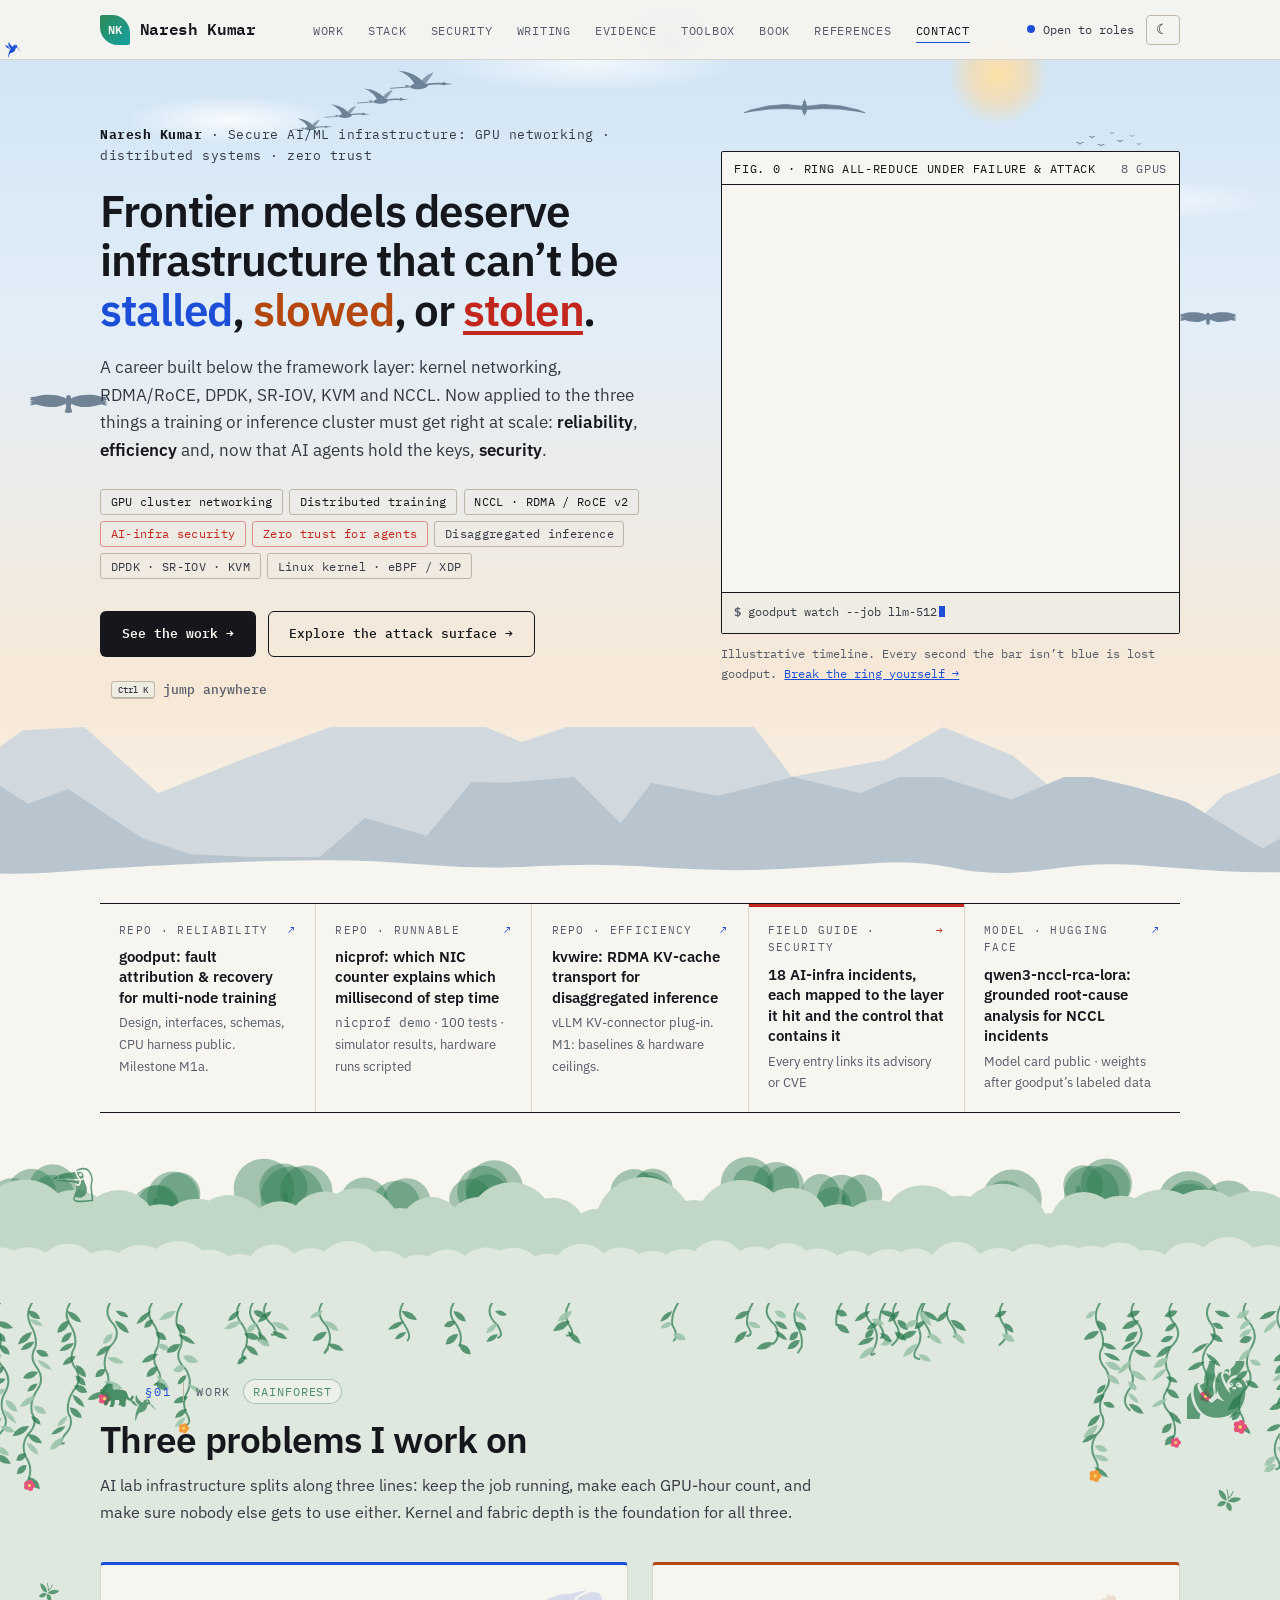
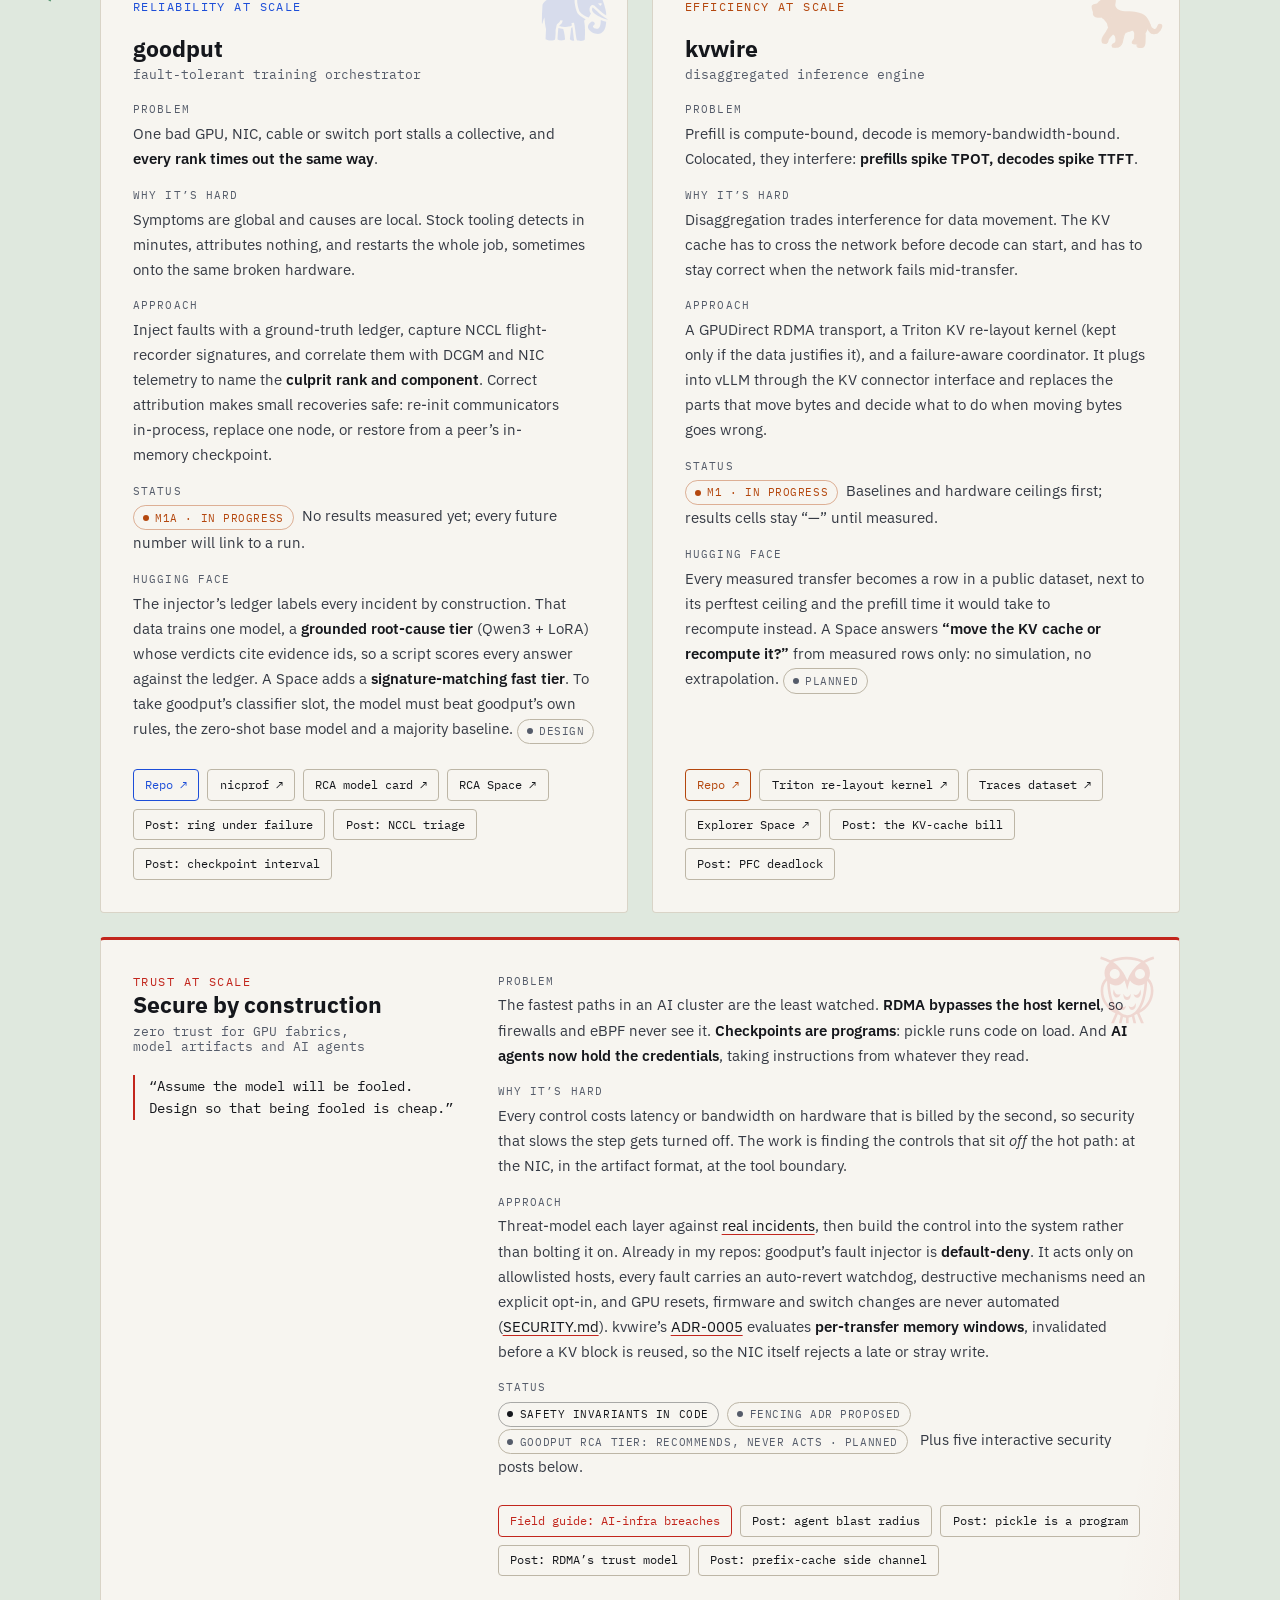
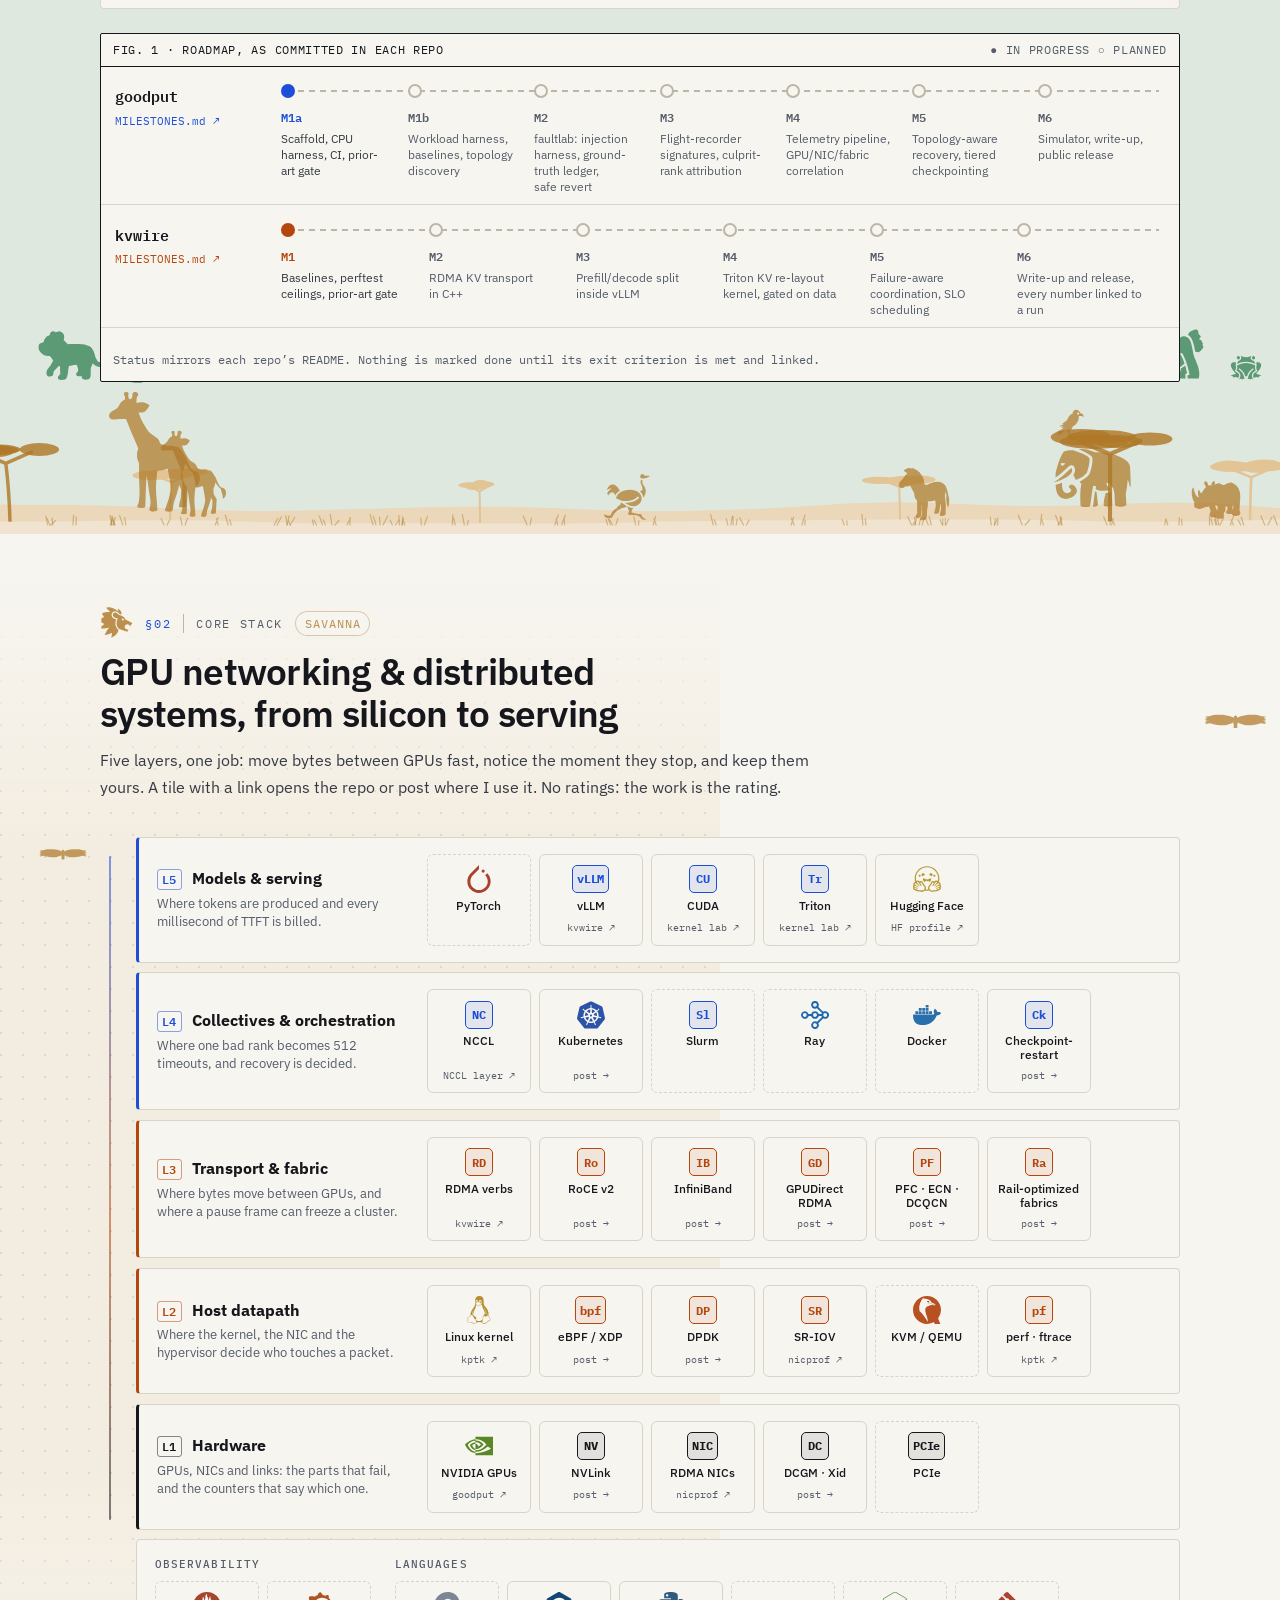
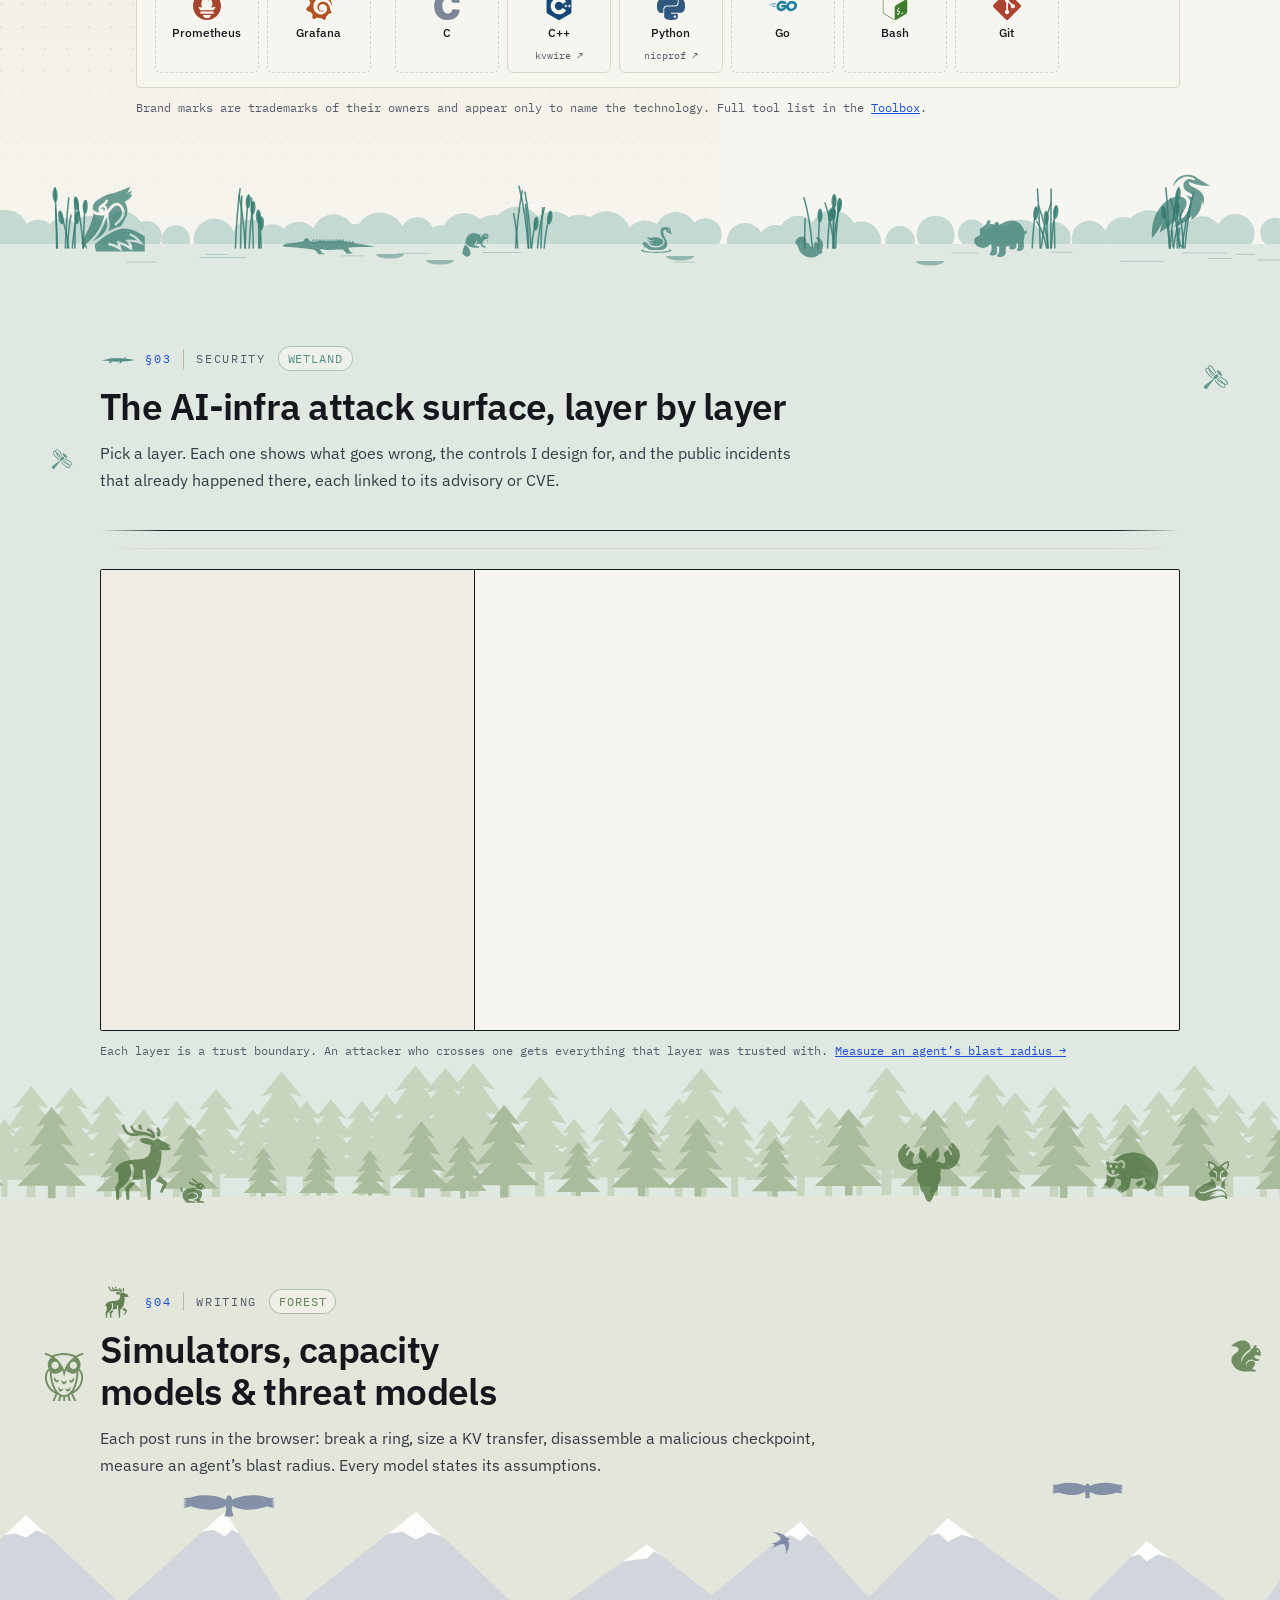
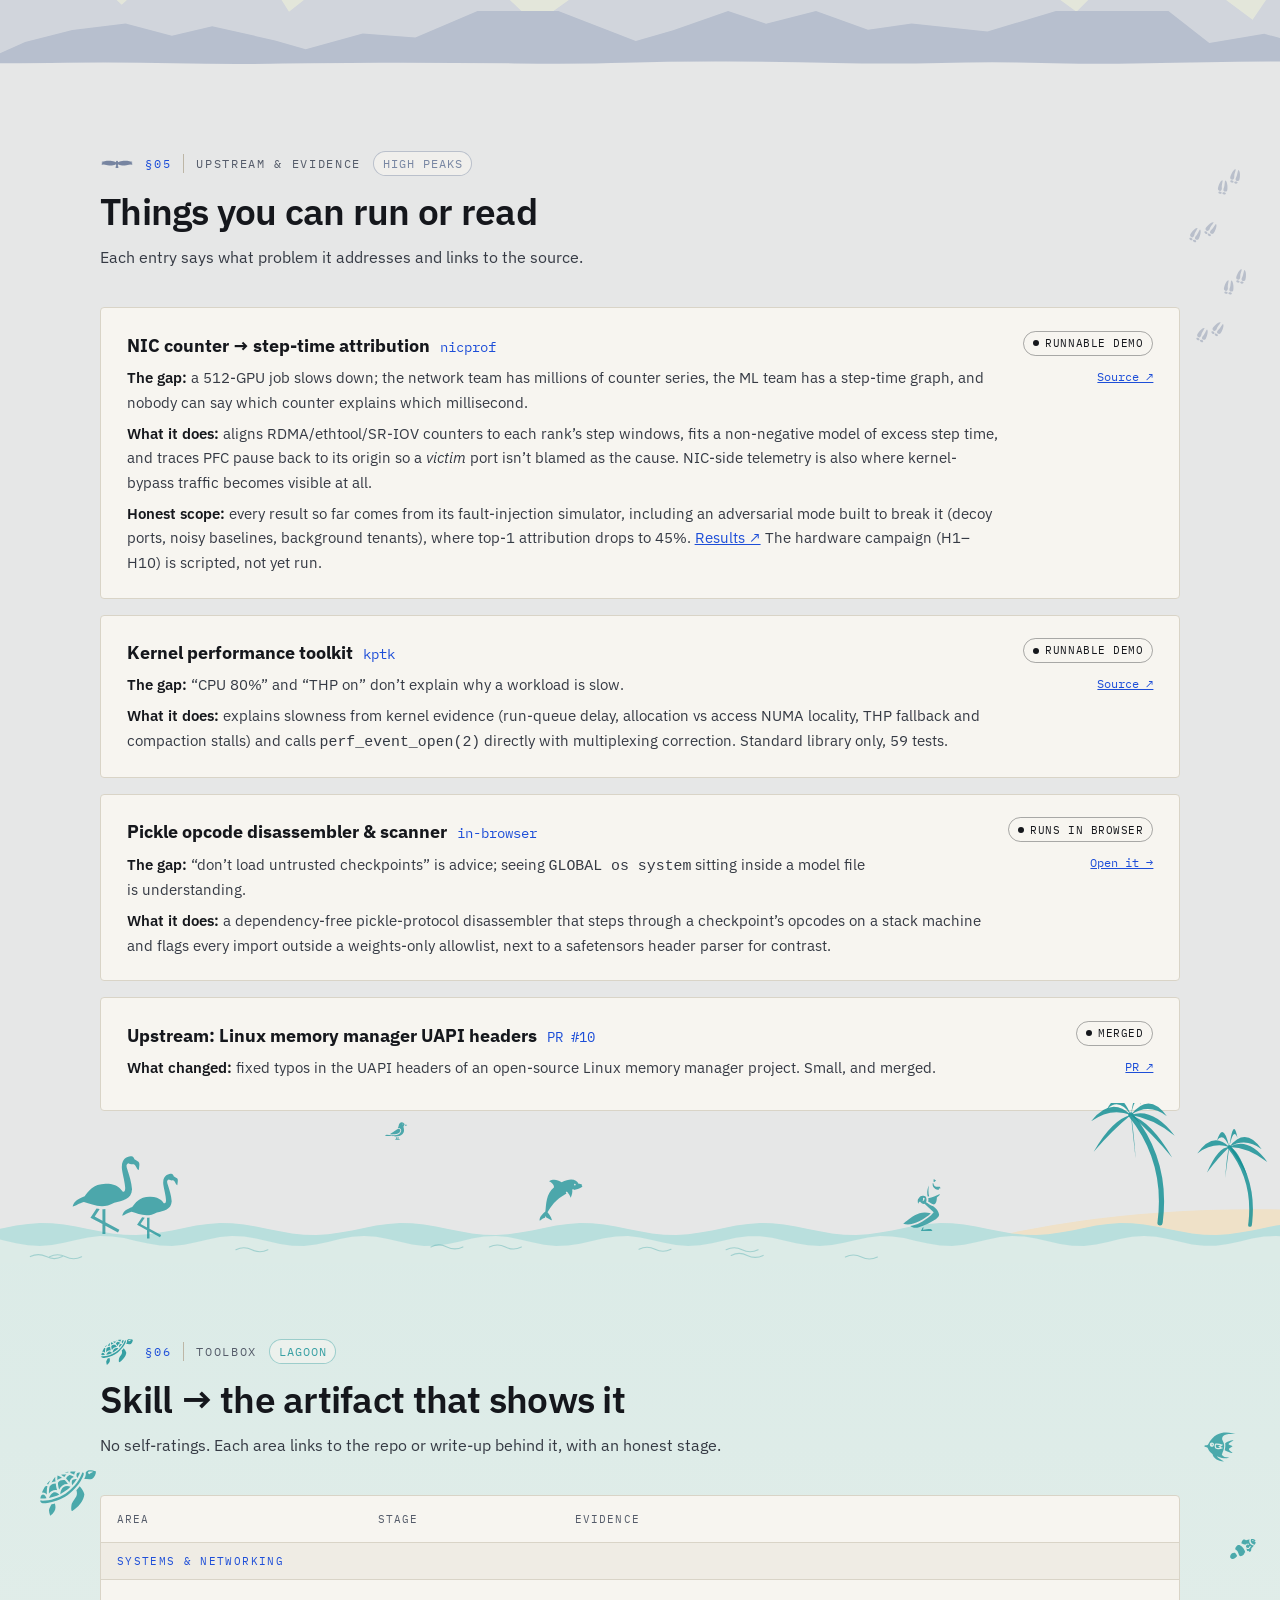
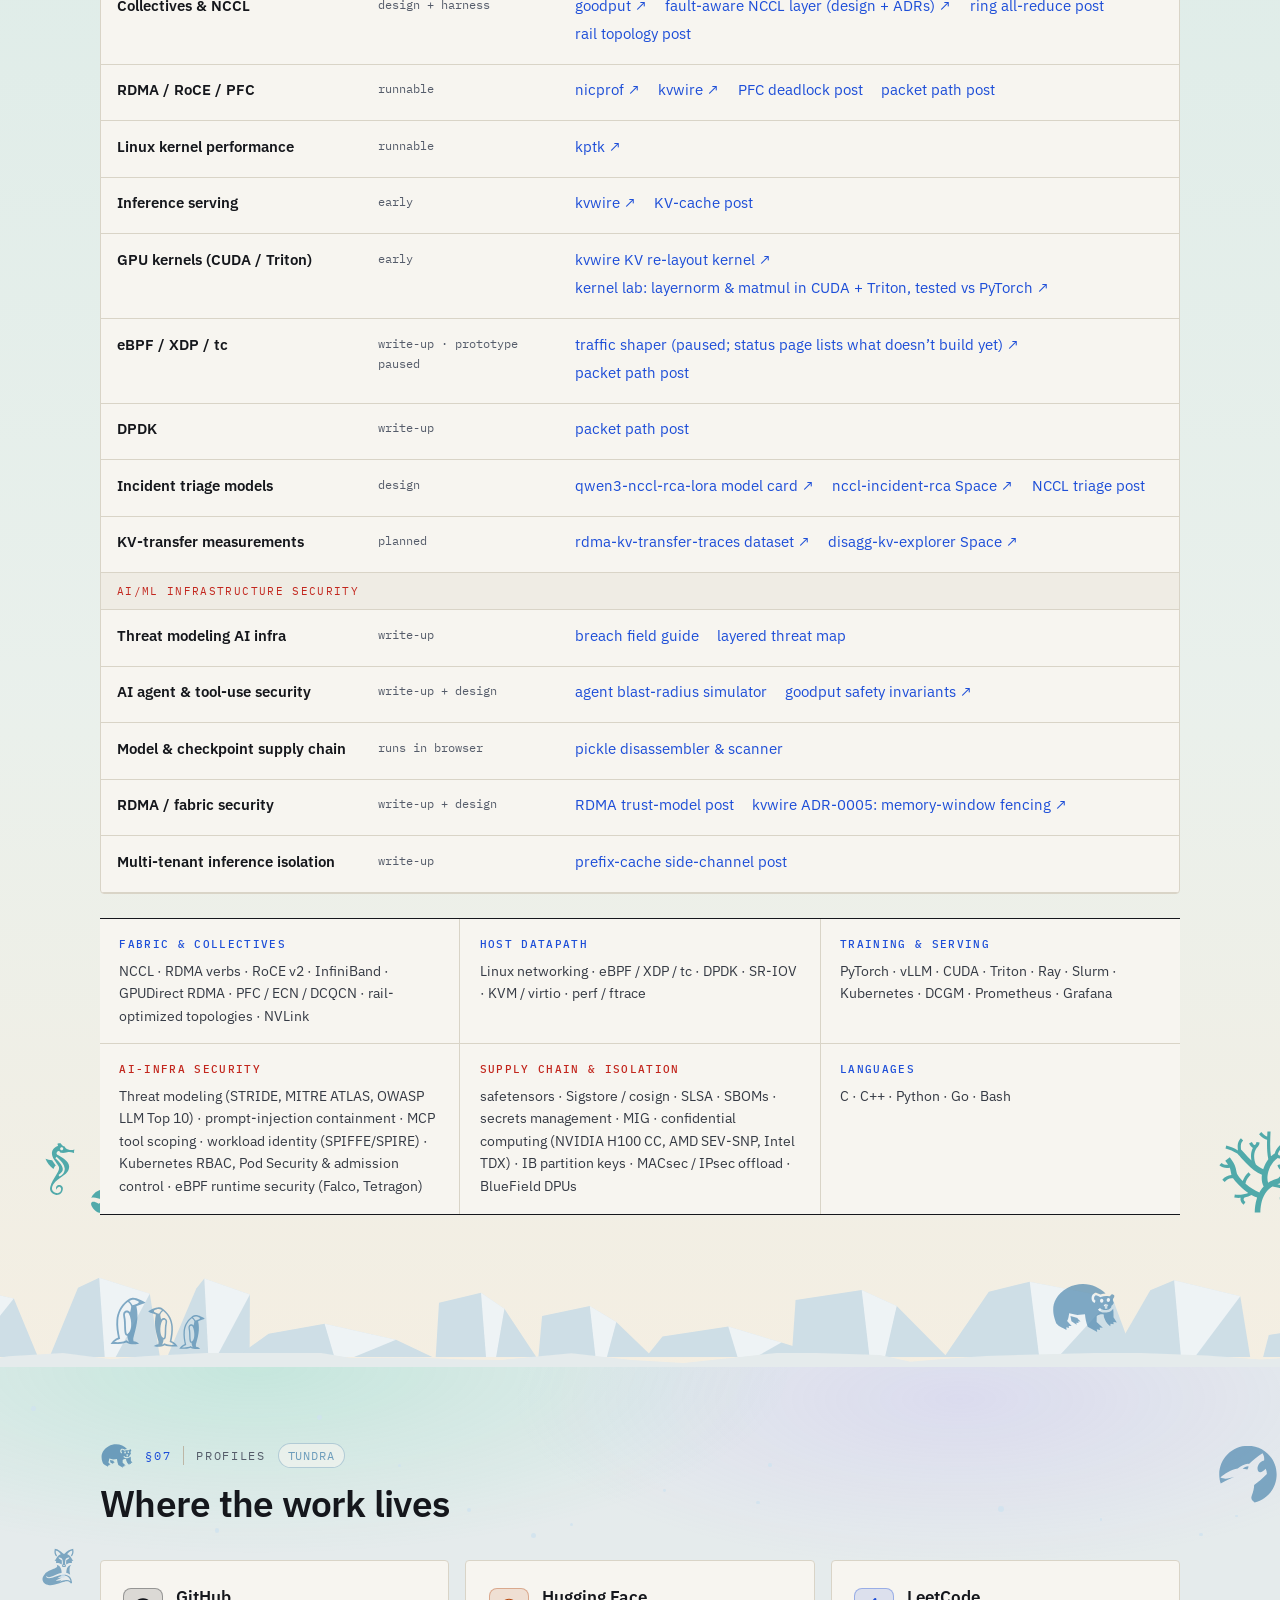
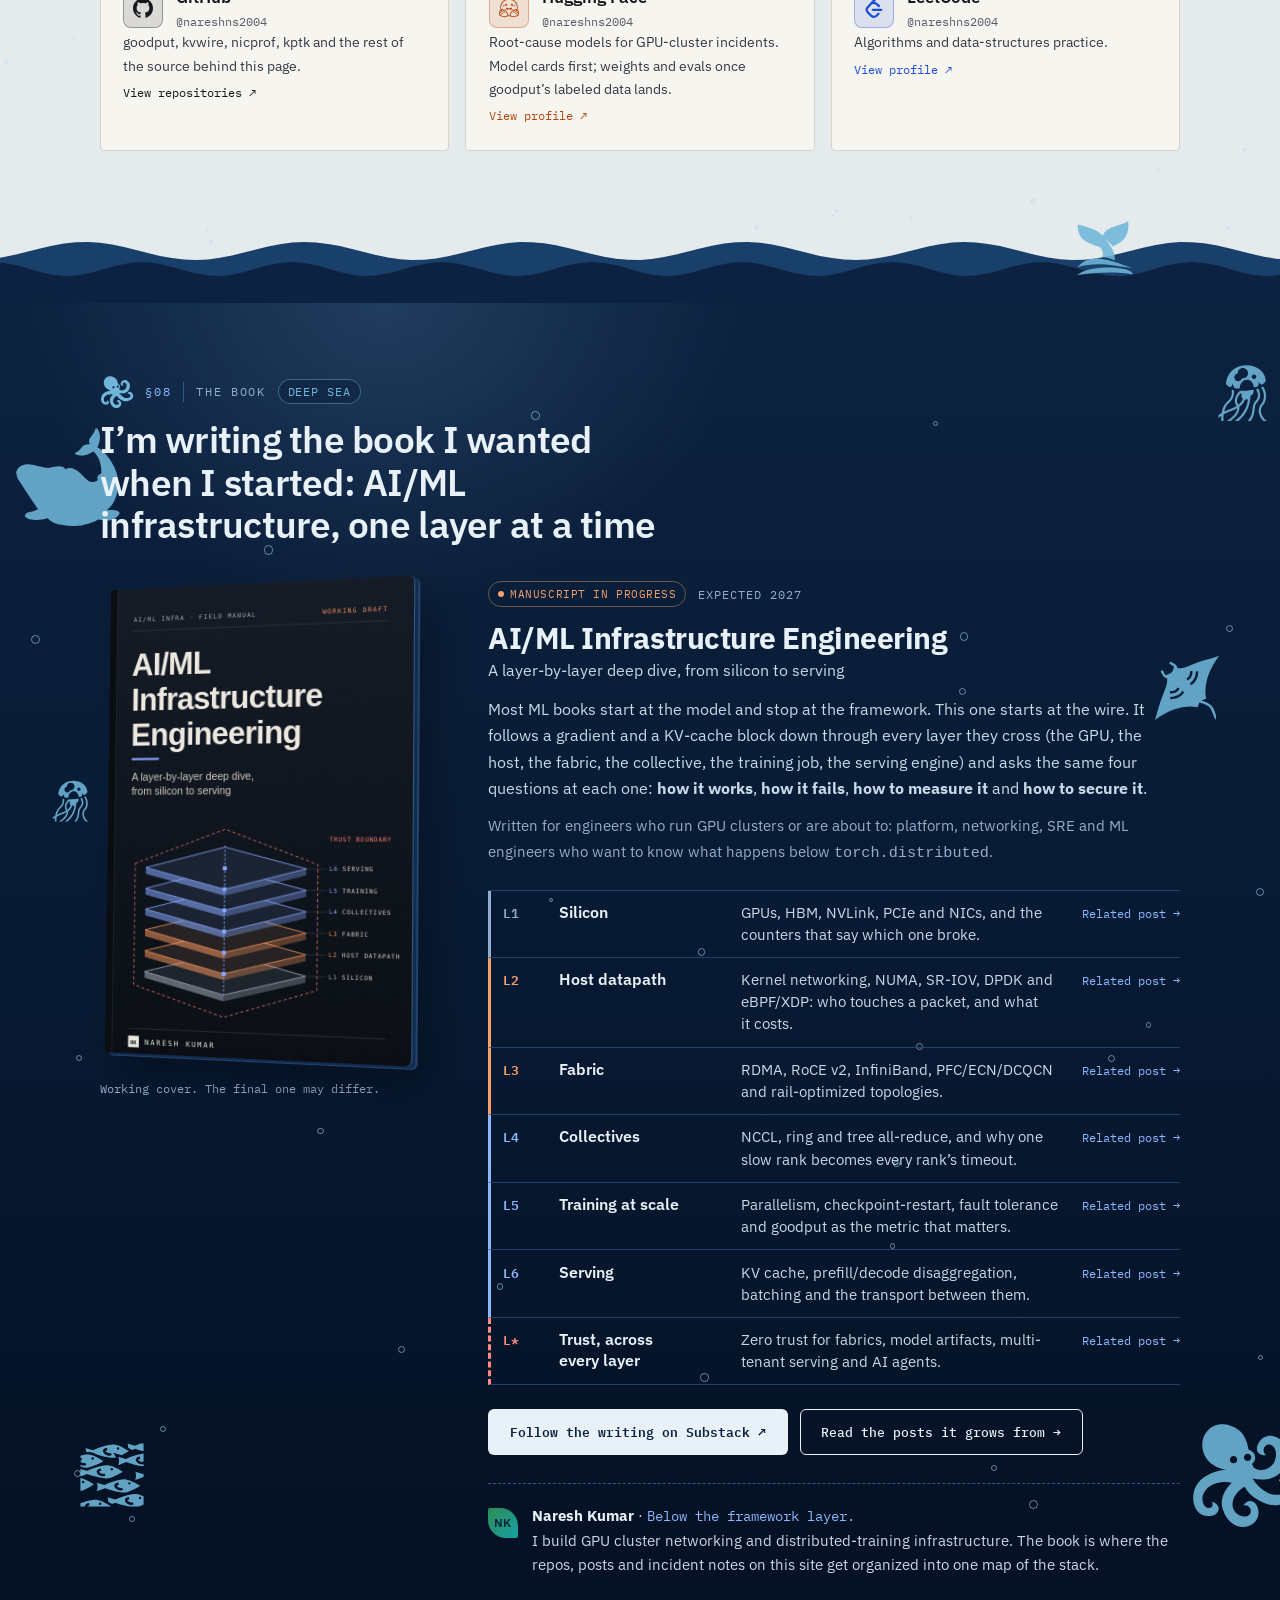
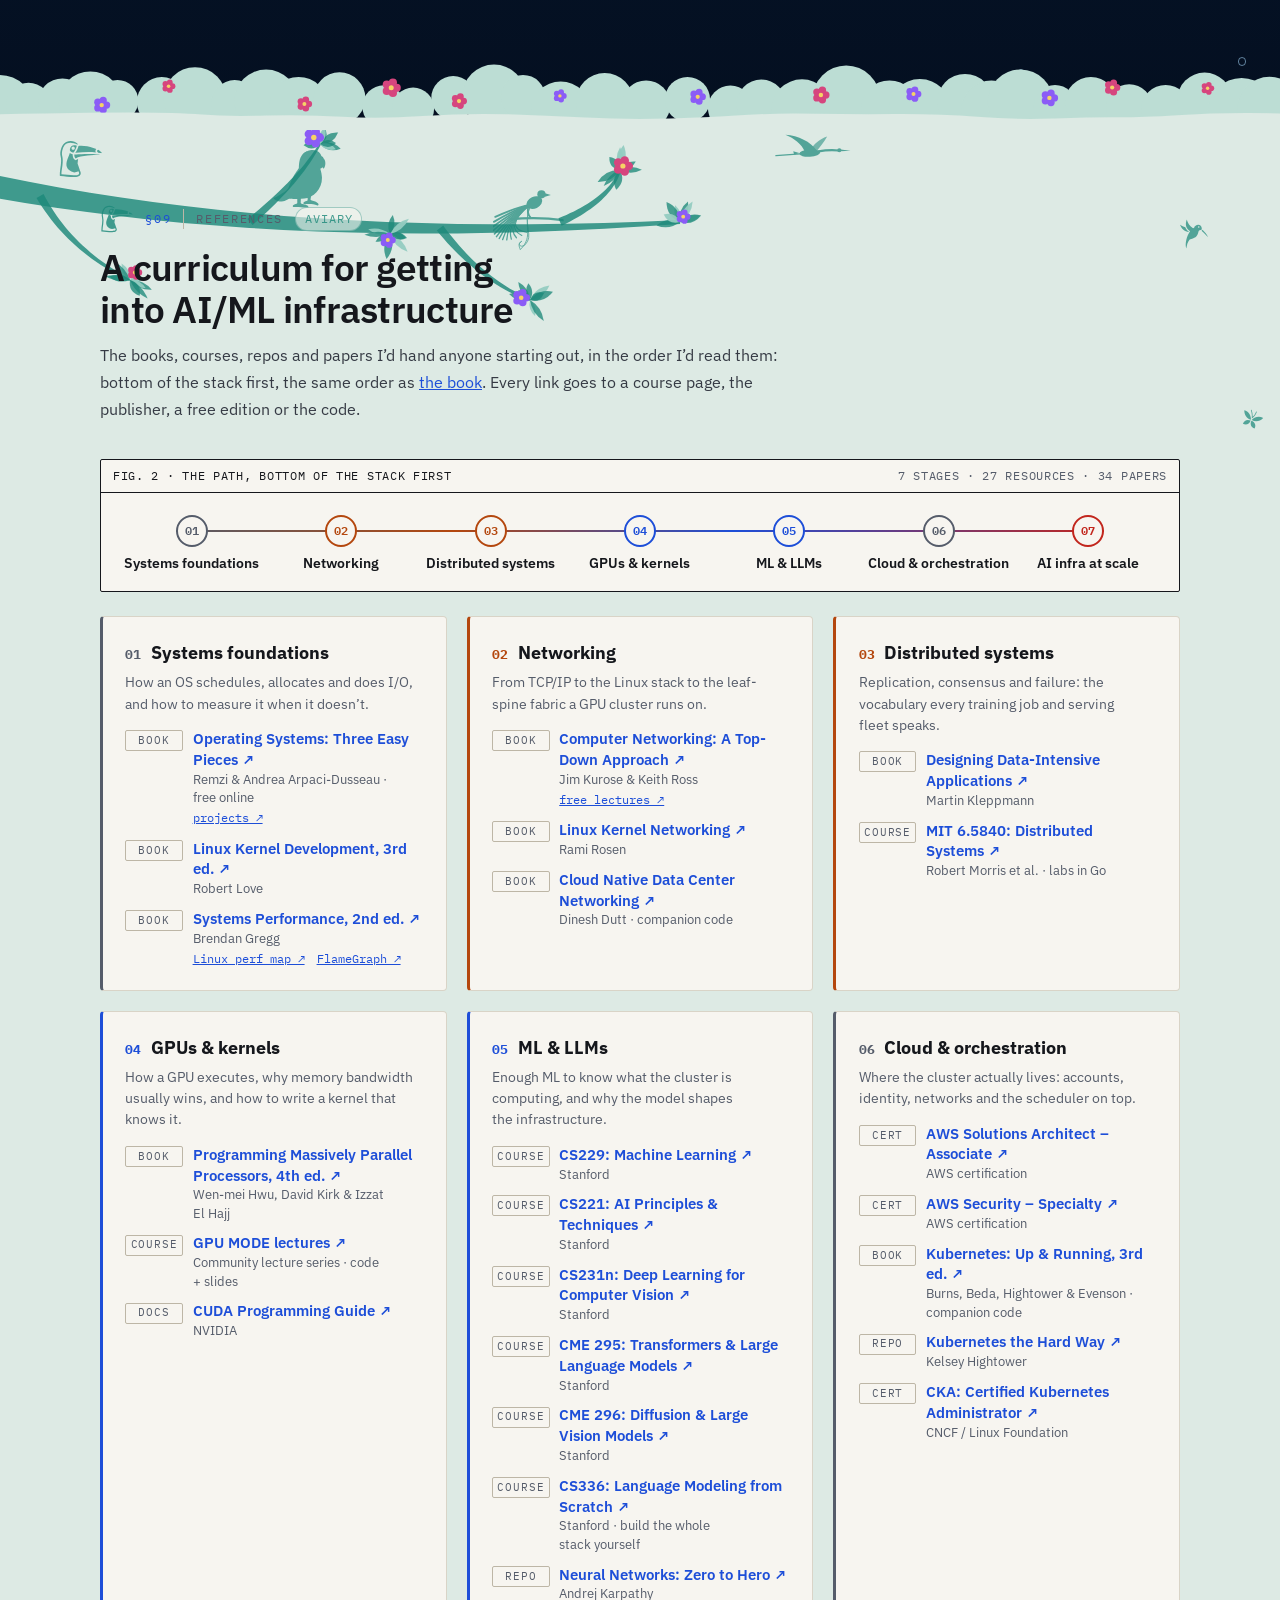
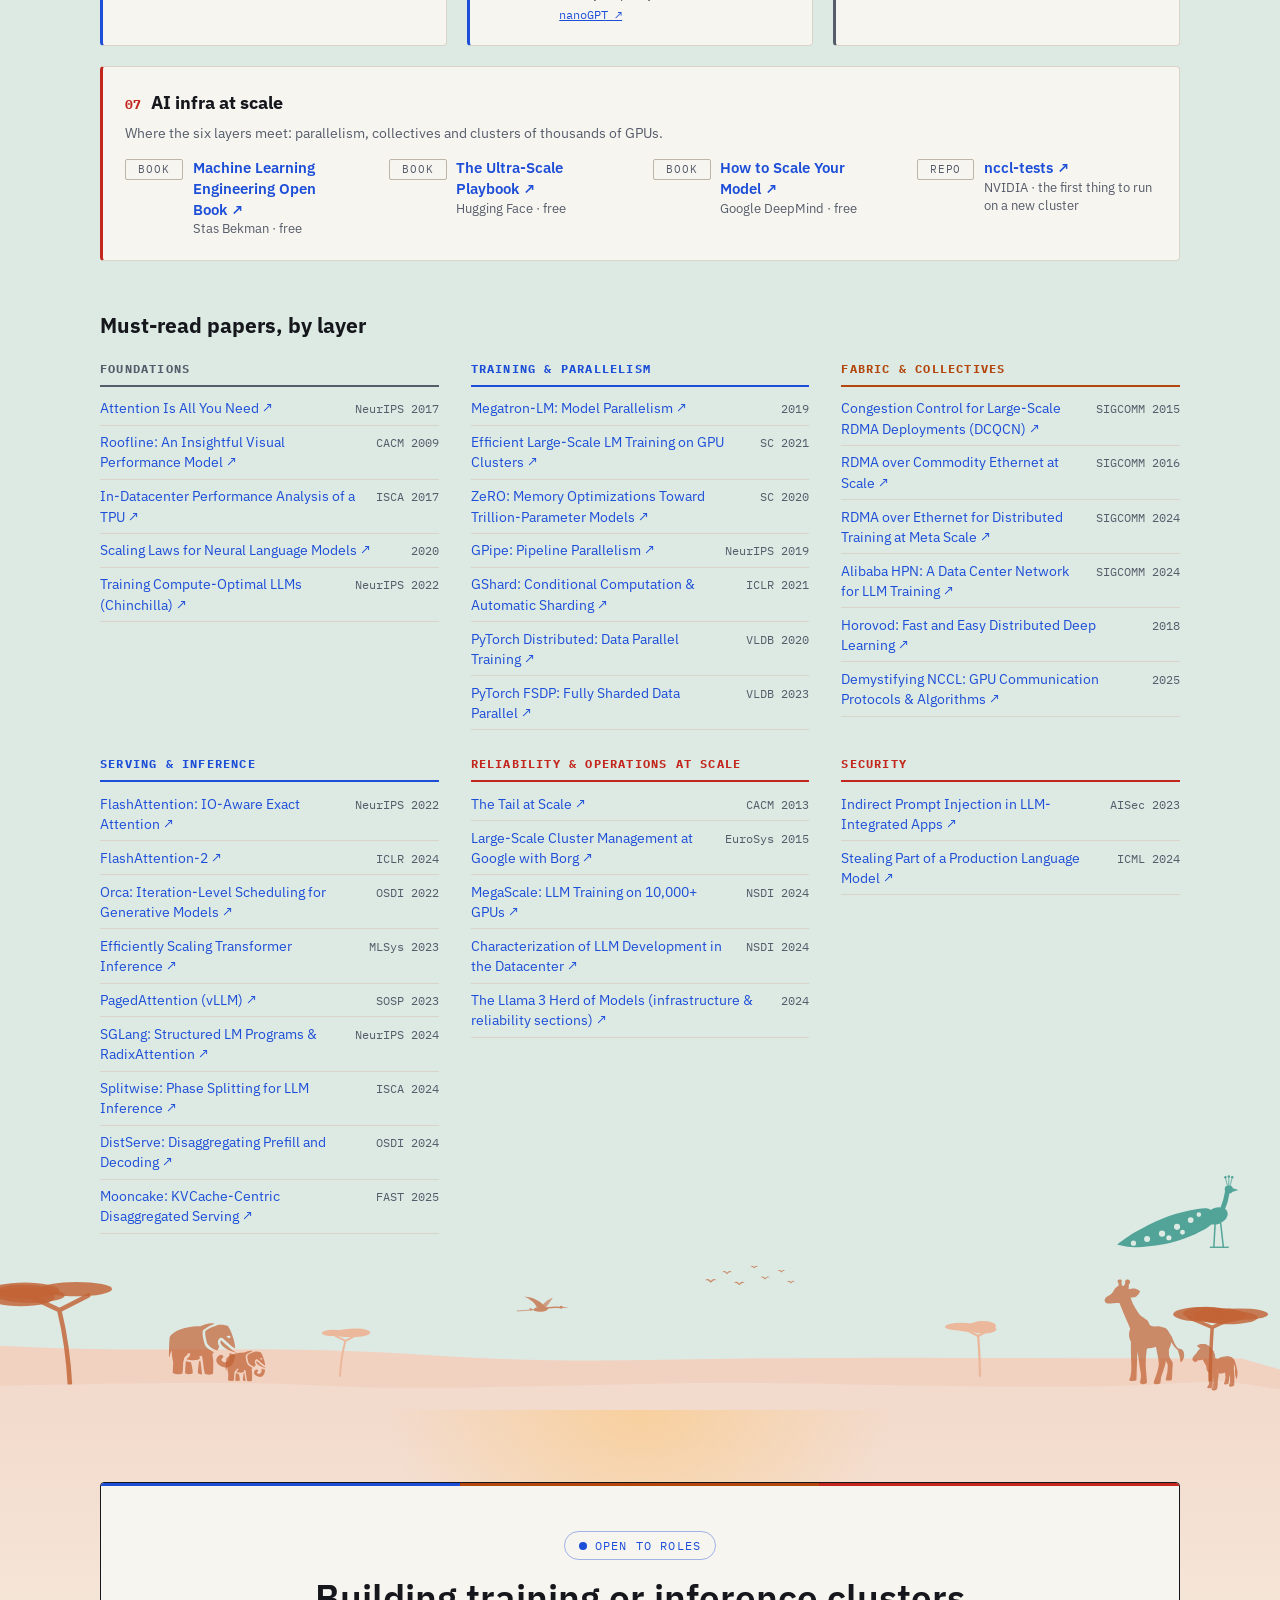
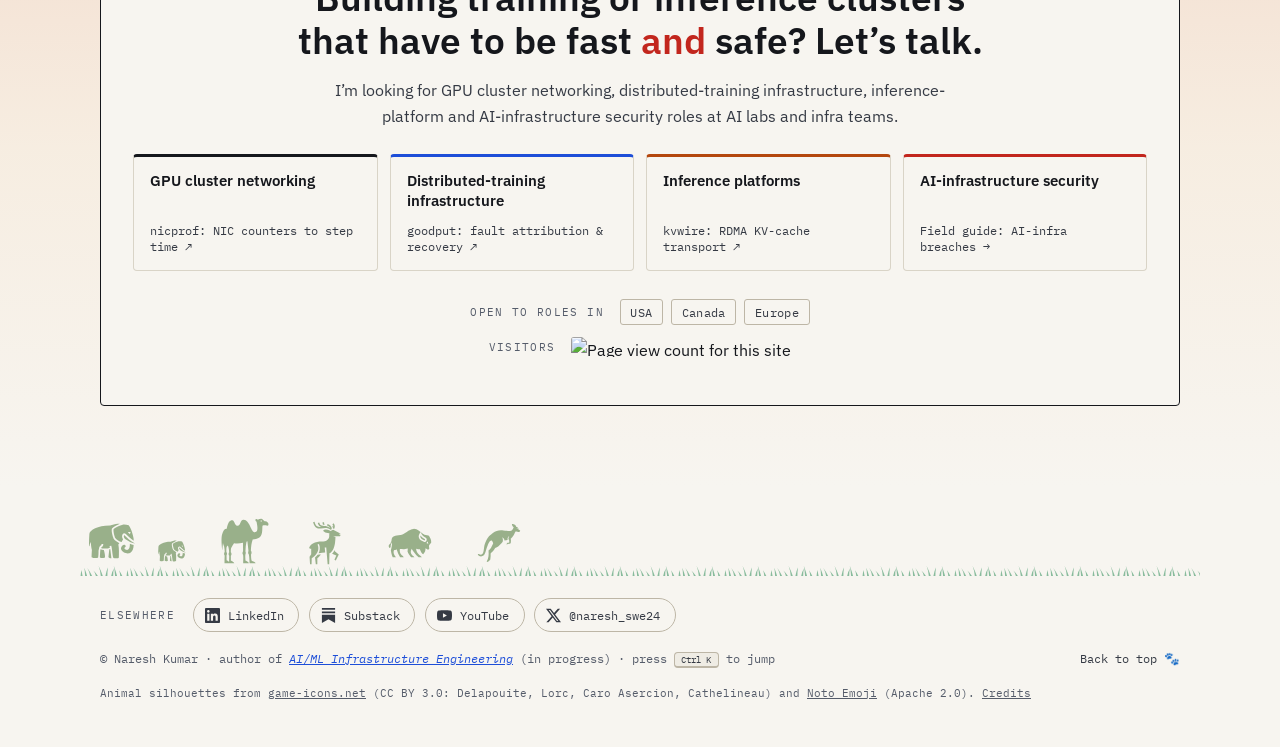
==== commit 5806f69c: "Wildlife ecosystem theme replaces the European ornament layer - Remove the Celtic/Gothic/Slavic/Gree" ====
--- a/index.html
+++ b/index.html
@@ -54,9 +54,10 @@
 <link rel="apple-touch-icon" href="assets/icons/apple-touch-icon.png">
 <link rel="preconnect" href="https://fonts.googleapis.com">
 <link rel="preconnect" href="https://fonts.gstatic.com" crossorigin>
-<link href="https://fonts.googleapis.com/css2?family=Cinzel:wght@500;600;700&family=IBM+Plex+Mono:wght@400;500;600&family=IBM+Plex+Sans:wght@400;500;600;700&display=swap" rel="stylesheet">
+<link href="https://fonts.googleapis.com/css2?family=IBM+Plex+Mono:wght@400;500;600&family=IBM+Plex+Sans:wght@400;500;600;700&display=swap" rel="stylesheet">
 <link rel="stylesheet" href="assets/css/site.css">
 <link rel="stylesheet" href="assets/css/home.css">
+<link rel="stylesheet" href="assets/css/wild.css">
 </head>
 <body>
 <a class="skip-link" href="#main">Skip to content</a>
@@ -90,7 +91,7 @@
      A. "Frontier models deserve infrastructure that can’t be stalled, slowed, or stolen."   ← live
      B. "AI infrastructure that’s fast on the wire, calm under failure, and closed to intruders."
      C. "I keep GPU clusters fast, keep them running, and keep them yours." -->
-<header class="hero" id="top">
+<header class="hero" id="top" data-habitat="sky">
   <div>
     <p class="hero-eyebrow"><strong>Naresh Kumar</strong> · Secure AI/ML infrastructure: GPU networking · distributed systems · zero trust</p>
     <h1 class="hero-title">Frontier models deserve infrastructure that can’t be <em>stalled</em>, <em class="alt">slowed</em>, or <em class="sec">stolen</em>.</h1>
@@ -161,12 +162,10 @@
   </a>
 </section>
 
-<div class="paw-trail" aria-hidden="true"><span class="orn orn-paw" style="--i:0"></span><span class="orn orn-paw" style="--i:1"></span><span class="orn orn-paw" style="--i:2"></span><span class="orn orn-paw" style="--i:3"></span><span class="orn orn-paw" style="--i:4"></span><span class="orn orn-paw" style="--i:5"></span><span class="orn orn-paw" style="--i:6"></span><span class="orn orn-paw" style="--i:7"></span><span class="orn orn-paw" style="--i:8"></span></div>
-
 <!-- THREE PROBLEMS -->
-<section class="section" id="work">
-  <div class="section-head">
-    <p class="section-kicker"><span class="orn orn-laurel" aria-hidden="true"></span>Work</p>
+<section class="section" id="work" data-habitat="rainforest">
+  <div class="section-head">
+    <p class="section-kicker"><span class="kicker-animal" style="-webkit-mask-image:url(assets/wildlife/tiger.svg);mask-image:url(assets/wildlife/tiger.svg)" aria-hidden="true"></span>Work<span class="habitat-tag">Rainforest</span></p>
     <h2 class="section-title">Three problems I work on</h2>
     <p class="section-lede">AI lab infrastructure splits along three lines: keep the job running, make each GPU-hour count, and make sure nobody else gets to use either. Kernel and fabric depth is the foundation for all three.</p>
   </div>
@@ -264,14 +263,12 @@
   </figure>
 </section>
 
-<div class="orn-rule" aria-hidden="true"><span class="orn orn-triquetra"></span></div>
-
 <!-- CORE STACK -->
 <!-- Logos: Simple Icons (CC0) sprite in assets/icons/stack.svg; technologies without one use a mono monogram.
      A tile links only to work that actually uses it (repo or post); no ratings, by design (CLAUDE.md). -->
-<section class="section" id="stack">
-  <div class="section-head">
-    <p class="section-kicker"><span class="orn orn-column" aria-hidden="true"></span>Core stack</p>
+<section class="section" id="stack" data-habitat="savanna">
+  <div class="section-head">
+    <p class="section-kicker"><span class="kicker-animal" style="-webkit-mask-image:url(assets/wildlife/lion.svg);mask-image:url(assets/wildlife/lion.svg)" aria-hidden="true"></span>Core stack<span class="habitat-tag">Savanna</span></p>
     <h2 class="section-title">GPU networking &amp; distributed systems, from silicon to serving</h2>
     <p class="section-lede">Five layers, one job: move bytes between GPUs fast, notice the moment they stop, and keep them yours. A tile with a link opens the repo or post where I use it. No ratings: the work is the rating.</p>
   </div>
@@ -348,12 +345,10 @@
   <p class="fig-note stack-note">Brand marks are trademarks of their owners and appear only to name the technology. Full tool list in the <a href="#foundations">Toolbox</a>.</p>
 </section>
 
-<div class="orn-rule" aria-hidden="true"><span class="orn orn-rosette"></span></div>
-
 <!-- SECURITY: THREAT MAP -->
-<section class="section" id="security">
-  <div class="section-head">
-    <p class="section-kicker"><span class="orn orn-rosette" aria-hidden="true"></span>Security</p>
+<section class="section" id="security" data-habitat="wetland">
+  <div class="section-head">
+    <p class="section-kicker"><span class="kicker-animal" style="-webkit-mask-image:url(assets/wildlife/crocodile.svg);mask-image:url(assets/wildlife/crocodile.svg)" aria-hidden="true"></span>Security<span class="habitat-tag">Wetland</span></p>
     <h2 class="section-title">The AI-infra attack surface, layer by layer</h2>
     <p class="section-lede">Pick a layer. Each one shows what goes wrong, the controls I design for, and the public incidents that already happened there, each linked to its advisory or CVE.</p>
   </div>
@@ -368,12 +363,10 @@
   <p class="fig-note">Each layer is a trust boundary. An attacker who crosses one gets everything that layer was trusted with. <a href="posts/agent-blast-radius.html">Measure an agent’s blast radius →</a></p>
 </section>
 
-<div class="orn-rule" aria-hidden="true"><span class="orn orn-triquetra"></span></div>
-
 <!-- WRITING -->
-<section class="section" id="writing">
-  <div class="section-head">
-    <p class="section-kicker"><span class="orn orn-triquetra" aria-hidden="true"></span>Writing</p>
+<section class="section" id="writing" data-habitat="forest">
+  <div class="section-head">
+    <p class="section-kicker"><span class="kicker-animal" style="-webkit-mask-image:url(assets/wildlife/deer.svg);mask-image:url(assets/wildlife/deer.svg)" aria-hidden="true"></span>Writing<span class="habitat-tag">Forest</span></p>
     <h2 class="section-title">Simulators, capacity models &amp; threat models</h2>
     <p class="section-lede">Each post runs in the browser: break a ring, size a KV transfer, disassemble a malicious checkpoint, measure an agent’s blast radius. Every model states its assumptions.</p>
   </div>
@@ -396,14 +389,12 @@
   </div>
 </section>
 
-<div class="orn-rule" aria-hidden="true"><span class="orn orn-paw"></span></div>
-
 <!-- UPSTREAM & EVIDENCE -->
 <!-- TODO(naresh): add upstream entries with links: vLLM PR, the cudagraph padding issue, the libbpf BTF fix.
      The previous "Achievements" (14 Mpps XDP classifier, 1.8 μs RDMA write, LFD460 top 5%) were removed: no evidence links. -->
-<section class="section" id="evidence">
-  <div class="section-head">
-    <p class="section-kicker"><span class="orn orn-paw" aria-hidden="true"></span>Upstream &amp; evidence</p>
+<section class="section" id="evidence" data-habitat="peaks">
+  <div class="section-head">
+    <p class="section-kicker"><span class="kicker-animal" style="-webkit-mask-image:url(assets/wildlife/eagle-soar.svg);mask-image:url(assets/wildlife/eagle-soar.svg)" aria-hidden="true"></span>Upstream &amp; evidence<span class="habitat-tag">High peaks</span></p>
     <h2 class="section-title">Things you can run or read</h2>
     <p class="section-lede">Each entry says what problem it addresses and links to the source.</p>
   </div>
@@ -439,12 +430,10 @@
   </div>
 </section>
 
-<div class="orn-rule" aria-hidden="true"><span class="orn orn-rosette"></span></div>
-
 <!-- FOUNDATIONS / TOOLBOX -->
-<section class="section" id="foundations">
-  <div class="section-head">
-    <p class="section-kicker"><span class="orn orn-tree" aria-hidden="true"></span>Toolbox</p>
+<section class="section" id="foundations" data-habitat="lagoon">
+  <div class="section-head">
+    <p class="section-kicker"><span class="kicker-animal" style="-webkit-mask-image:url(assets/wildlife/sea-turtle.svg);mask-image:url(assets/wildlife/sea-turtle.svg)" aria-hidden="true"></span>Toolbox<span class="habitat-tag">Lagoon</span></p>
     <h2 class="section-title">Skill → the artifact that shows it</h2>
     <p class="section-lede">No self-ratings. Each area links to the repo or write-up behind it, with an honest stage.</p>
   </div>
@@ -514,12 +503,10 @@
   </div>
 </section>
 
-<div class="orn-rule" aria-hidden="true"><span class="orn orn-triquetra"></span></div>
-
 <!-- PROFILES -->
-<section class="section" id="profiles">
-  <div class="section-head">
-    <p class="section-kicker"><span class="orn orn-fern" aria-hidden="true"></span>Profiles</p>
+<section class="section" id="profiles" data-habitat="tundra">
+  <div class="section-head">
+    <p class="section-kicker"><span class="kicker-animal" style="-webkit-mask-image:url(assets/wildlife/polar-bear.svg);mask-image:url(assets/wildlife/polar-bear.svg)" aria-hidden="true"></span>Profiles<span class="habitat-tag">Tundra</span></p>
     <h2 class="section-title">Where the work lives</h2>
   </div>
 
@@ -542,15 +529,13 @@
   </div>
 </section>
 
-<div class="orn-rule" aria-hidden="true"><span class="orn orn-paw"></span></div>
-
 <!-- BOOK -->
 <!-- TODO(naresh): confirm the working title, subtitle, part outline and "expected 2027" (from "about a year away", Nov 2026).
      Cover is assets/book/cover.svg (generated, datasheet palette); swap in the publisher's cover when there is one.
      When a pre-order page or mailing list exists, point the primary button at it. -->
-<section class="section" id="book">
-  <div class="section-head">
-    <p class="section-kicker"><span class="orn orn-arch" aria-hidden="true"></span>The book</p>
+<section class="section" id="book" data-habitat="abyss">
+  <div class="section-head">
+    <p class="section-kicker"><span class="kicker-animal" style="-webkit-mask-image:url(assets/wildlife/octopus.svg);mask-image:url(assets/wildlife/octopus.svg)" aria-hidden="true"></span>The book<span class="habitat-tag">Deep sea</span></p>
     <h2 class="section-title">I’m writing the book I wanted when I started: AI/ML infrastructure, one layer at a time</h2>
   </div>
 
@@ -566,7 +551,7 @@
     <div class="book-body">
       <p class="book-status"><span class="status status-wip">Manuscript in progress</span><span class="book-eta">Expected 2027</span></p>
       <h3 class="book-title">AI/ML Infrastructure Engineering <small>A layer-by-layer deep dive, from silicon to serving</small></h3>
-      <p class="book-pitch illuminated">
+      <p class="book-pitch">
         Most ML books start at the model and stop at the framework. This one starts at the wire. It follows a gradient
         and a KV-cache block down through every layer they cross (the GPU, the host, the fabric, the collective, the
         training job, the serving engine) and asks the same four questions at each one:
@@ -599,36 +584,34 @@
   </div>
 </section>
 
-<div class="orn-rule" aria-hidden="true"><span class="orn orn-rosette"></span></div>
-
 <!-- REFERENCES -->
 <!-- Curriculum + papers. Every link was checked (HTTP 200, or DOI / ISBN confirmed via Crossref / Open Library where the
      publisher blocks scripts) on 25 Nov 2026. The "Start here" sites (abiaryan.com, huyenchip.com) and the "Find more papers"
      block were removed on 26 Nov 2026 at Naresh's request; don't re-add them.
      TODO(naresh): prune or add; keep each entry to a public course page, publisher page, free edition or companion repo. -->
-<section class="section" id="references">
-  <div class="section-head">
-    <p class="section-kicker"><span class="orn orn-owl" aria-hidden="true"></span>References</p>
+<section class="section" id="references" data-habitat="aviary">
+  <div class="section-head">
+    <p class="section-kicker"><span class="kicker-animal" style="-webkit-mask-image:url(assets/wildlife/toucan.svg);mask-image:url(assets/wildlife/toucan.svg)" aria-hidden="true"></span>References<span class="habitat-tag">Aviary</span></p>
     <h2 class="section-title">A curriculum for getting into AI/ML infrastructure</h2>
-    <p class="section-lede illuminated">The books, courses, repos and papers I’d hand anyone starting out, in the order I’d read them: bottom of the stack first, the same order as <a href="#book">the book</a>. Every link goes to a course page, the publisher, a free edition or the code.</p>
+    <p class="section-lede">The books, courses, repos and papers I’d hand anyone starting out, in the order I’d read them: bottom of the stack first, the same order as <a href="#book">the book</a>. Every link goes to a course page, the publisher, a free edition or the code.</p>
   </div>
 
   <figure class="fig ref-path reveal">
     <figcaption class="fig-bar"><span>Fig. 2 · The path, bottom of the stack first</span><span>7 stages · 27 resources · 34 papers</span></figcaption>
     <ol class="rp-steps">
-      <li style="--tc:var(--graphite)"><a href="#ref-s1"><span class="rp-n">I</span><span class="rp-t">Systems foundations</span></a></li>
-      <li style="--tc:var(--copper)"><a href="#ref-s2"><span class="rp-n">II</span><span class="rp-t">Networking</span></a></li>
-      <li style="--tc:var(--copper)"><a href="#ref-s3"><span class="rp-n">III</span><span class="rp-t">Distributed systems</span></a></li>
-      <li style="--tc:var(--signal)"><a href="#ref-s4"><span class="rp-n">IV</span><span class="rp-t">GPUs &amp; kernels</span></a></li>
-      <li style="--tc:var(--signal)"><a href="#ref-s5"><span class="rp-n">V</span><span class="rp-t">ML &amp; LLMs</span></a></li>
-      <li style="--tc:var(--graphite)"><a href="#ref-s6"><span class="rp-n">VI</span><span class="rp-t">Cloud &amp; orchestration</span></a></li>
-      <li style="--tc:var(--fault)"><a href="#ref-s7"><span class="rp-n">VII</span><span class="rp-t">AI infra at scale</span></a></li>
+      <li style="--tc:var(--graphite)"><a href="#ref-s1"><span class="rp-n">01</span><span class="rp-t">Systems foundations</span></a></li>
+      <li style="--tc:var(--copper)"><a href="#ref-s2"><span class="rp-n">02</span><span class="rp-t">Networking</span></a></li>
+      <li style="--tc:var(--copper)"><a href="#ref-s3"><span class="rp-n">03</span><span class="rp-t">Distributed systems</span></a></li>
+      <li style="--tc:var(--signal)"><a href="#ref-s4"><span class="rp-n">04</span><span class="rp-t">GPUs &amp; kernels</span></a></li>
+      <li style="--tc:var(--signal)"><a href="#ref-s5"><span class="rp-n">05</span><span class="rp-t">ML &amp; LLMs</span></a></li>
+      <li style="--tc:var(--graphite)"><a href="#ref-s6"><span class="rp-n">06</span><span class="rp-t">Cloud &amp; orchestration</span></a></li>
+      <li style="--tc:var(--fault)"><a href="#ref-s7"><span class="rp-n">07</span><span class="rp-t">AI infra at scale</span></a></li>
     </ol>
   </figure>
 
   <div class="ref-grid">
     <article class="card ref-stage reveal" id="ref-s1" style="--tc:var(--graphite)">
-      <h3><span class="rs-n">I</span>Systems foundations</h3>
+      <h3><span class="rs-n">01</span>Systems foundations</h3>
       <p class="rs-why">How an OS schedules, allocates and does I/O, and how to measure it when it doesn’t.</p>
       <ul class="rs-list">
         <li><span class="rs-type">book</span><span class="rs-main"><a href="https://pages.cs.wisc.edu/~remzi/OSTEP/" target="_blank" rel="noopener">Operating Systems: Three Easy Pieces ↗</a><span class="rs-by">Remzi &amp; Andrea Arpaci-Dusseau · free online</span> <a class="rs-x" href="https://github.com/remzi-arpacidusseau/ostep-projects" target="_blank" rel="noopener">projects ↗</a></span></li>
@@ -637,7 +620,7 @@
       </ul>
     </article>
     <article class="card ref-stage reveal" id="ref-s2" style="--tc:var(--copper)">
-      <h3><span class="rs-n">II</span>Networking</h3>
+      <h3><span class="rs-n">02</span>Networking</h3>
       <p class="rs-why">From TCP/IP to the Linux stack to the leaf-spine fabric a GPU cluster runs on.</p>
       <ul class="rs-list">
         <li><span class="rs-type">book</span><span class="rs-main"><a href="https://gaia.cs.umass.edu/kurose_ross/index.php" target="_blank" rel="noopener">Computer Networking: A Top-Down Approach ↗</a><span class="rs-by">Jim Kurose &amp; Keith Ross</span> <a class="rs-x" href="https://gaia.cs.umass.edu/kurose_ross/online_lectures.htm" target="_blank" rel="noopener">free lectures ↗</a></span></li>
@@ -646,7 +629,7 @@
       </ul>
     </article>
     <article class="card ref-stage reveal" id="ref-s3" style="--tc:var(--copper)">
-      <h3><span class="rs-n">III</span>Distributed systems</h3>
+      <h3><span class="rs-n">03</span>Distributed systems</h3>
       <p class="rs-why">Replication, consensus and failure: the vocabulary every training job and serving fleet speaks.</p>
       <ul class="rs-list">
         <li><span class="rs-type">book</span><span class="rs-main"><a href="https://dataintensive.net/" target="_blank" rel="noopener">Designing Data-Intensive Applications ↗</a><span class="rs-by">Martin Kleppmann</span></span></li>
@@ -654,7 +637,7 @@
       </ul>
     </article>
     <article class="card ref-stage reveal" id="ref-s4" style="--tc:var(--signal)">
-      <h3><span class="rs-n">IV</span>GPUs &amp; kernels</h3>
+      <h3><span class="rs-n">04</span>GPUs &amp; kernels</h3>
       <p class="rs-why">How a GPU executes, why memory bandwidth usually wins, and how to write a kernel that knows it.</p>
       <ul class="rs-list">
         <li><span class="rs-type">book</span><span class="rs-main"><a href="https://shop.elsevier.com/books/programming-massively-parallel-processors/hwu/978-0-323-91231-0" target="_blank" rel="noopener">Programming Massively Parallel Processors, 4th ed. ↗</a><span class="rs-by">Wen-mei Hwu, David Kirk &amp; Izzat El Hajj</span></span></li>
@@ -663,7 +646,7 @@
       </ul>
     </article>
     <article class="card ref-stage reveal" id="ref-s5" style="--tc:var(--signal)">
-      <h3><span class="rs-n">V</span>ML &amp; LLMs</h3>
+      <h3><span class="rs-n">05</span>ML &amp; LLMs</h3>
       <p class="rs-why">Enough ML to know what the cluster is computing, and why the model shapes the infrastructure.</p>
       <ul class="rs-list">
         <li><span class="rs-type">course</span><span class="rs-main"><a href="https://cs229.stanford.edu/" target="_blank" rel="noopener">CS229: Machine Learning ↗</a><span class="rs-by">Stanford</span></span></li>
@@ -676,7 +659,7 @@
       </ul>
     </article>
     <article class="card ref-stage reveal" id="ref-s6" style="--tc:var(--graphite)">
-      <h3><span class="rs-n">VI</span>Cloud &amp; orchestration</h3>
+      <h3><span class="rs-n">06</span>Cloud &amp; orchestration</h3>
       <p class="rs-why">Where the cluster actually lives: accounts, identity, networks and the scheduler on top.</p>
       <ul class="rs-list">
         <li><span class="rs-type">cert</span><span class="rs-main"><a href="https://aws.amazon.com/certification/certified-solutions-architect-associate/" target="_blank" rel="noopener">AWS Solutions Architect – Associate ↗</a><span class="rs-by">AWS certification</span></span></li>
@@ -687,7 +670,7 @@
       </ul>
     </article>
     <article class="card ref-stage reveal" id="ref-s7" style="--tc:var(--fault)">
-      <h3><span class="rs-n">VII</span>AI infra at scale</h3>
+      <h3><span class="rs-n">07</span>AI infra at scale</h3>
       <p class="rs-why">Where the six layers meet: parallelism, collectives and clusters of thousands of GPUs.</p>
       <ul class="rs-list">
         <li><span class="rs-type">book</span><span class="rs-main"><a href="https://github.com/stas00/ml-engineering" target="_blank" rel="noopener">Machine Learning Engineering Open Book ↗</a><span class="rs-by">Stas Bekman · free</span></span></li>
@@ -752,10 +735,8 @@
 
 </section>
 
-<div class="orn-rule" aria-hidden="true"><span class="orn orn-triquetra"></span></div>
-
 <!-- CONTACT -->
-<section class="section" id="contact">
+<section class="section" id="contact" data-habitat="sunset">
   <div class="card contact reveal">
     <span class="contact-badge"><span class="status-dot"></span>Open to roles</span>
     <h2>Building training or inference clusters that have to be fast <em>and</em> safe? Let’s talk.</h2>
@@ -787,11 +768,11 @@
     <a class="social" href="https://www.youtube.com/@nareshns2004" target="_blank" rel="noopener me"><svg class="bi" viewBox="0 0 24 24" aria-hidden="true" focusable="false"><path d="M23.498 6.186a3.016 3.016 0 0 0-2.122-2.136C19.505 3.545 12 3.545 12 3.545s-7.505 0-9.377.505A3.017 3.017 0 0 0 .502 6.186C0 8.07 0 12 0 12s0 3.93.502 5.814a3.016 3.016 0 0 0 2.122 2.136c1.871.505 9.376.505 9.376.505s7.505 0 9.377-.505a3.015 3.015 0 0 0 2.122-2.136C24 15.93 24 12 24 12s0-3.93-.502-5.814zM9.545 15.568V8.432L15.818 12l-6.273 3.568z"/></svg><span>YouTube</span></a>
     <a class="social" href="https://x.com/naresh_swe24" target="_blank" rel="noopener me"><svg class="bi" viewBox="0 0 24 24" aria-hidden="true" focusable="false"><path d="M18.901 1.153h3.68l-8.04 9.19L24 22.846h-7.406l-5.8-7.584-6.638 7.584H.474l8.6-9.83L0 1.154h7.594l5.243 6.932ZM17.61 20.644h2.039L6.486 3.24H4.298Z"/></svg><span>@naresh_swe24</span></a>
   </div>
-  <p class="motto"><span aria-hidden="true">🏛️ ☘️ </span>Festina lente <i>· make haste, slowly · the Roman rule for fast systems that don’t fall over</i><span aria-hidden="true"> 🌿 🐆</span></p>
   <span>© Naresh Kumar · author of <a href="#book"><cite>AI/ML Infrastructure Engineering</cite></a> (in progress) · press <kbd>⌘K</kbd> to jump</span>
   <div class="footer-links">
     <a href="#top">Back to top <span aria-hidden="true">🐾</span></a>
   </div>
+  <p class="art-credit">Animal silhouettes from <a href="https://game-icons.net" target="_blank" rel="noopener">game-icons.net</a> (CC BY 3.0: Delapouite, Lorc, Caro Asercion, Cathelineau) and <a href="https://github.com/googlefonts/noto-emoji" target="_blank" rel="noopener">Noto Emoji</a> (Apache 2.0). <a href="assets/wildlife/CREDITS.md">Credits</a></p>
 </footer>
 
 <script src="assets/js/data.js"></script>
@@ -799,5 +780,6 @@
 <script src="assets/js/site.js"></script>
 <script src="assets/js/hero.js"></script>
 <script src="assets/js/threatmap.js"></script>
+<script src="assets/js/nature.js"></script>
 </body>
 </html>
--- a/assets/css/site.css
+++ b/assets/css/site.css
@@ -10,7 +10,6 @@
   --ink: #15171C;    --ink-2: #353A44;    --graphite: #555C6A;
   --signal: #1D4ED8; --copper: #B4470E;   --fault: #C2261D;
   --on-ink: #F7F5F0;
-  --moss: #46613A;   --gold: #A47A22;   /* ornament-only: jungle + illuminated gold, never status */
   color-scheme: light;
 
   --bg: var(--paper);
@@ -30,7 +29,6 @@
   --font-mono: 'IBM Plex Mono', ui-monospace, SFMono-Regular, Menlo, monospace;
   --font-display: 'IBM Plex Sans', system-ui, sans-serif;
   --font-prose: 'IBM Plex Sans', system-ui, -apple-system, 'Segoe UI', Roboto, sans-serif;
-  --font-roman: 'Cinzel', 'Trajan Pro', Georgia, serif;   /* inscriptional capitals: brand, kickers, initials */
 
   --max: 1120px;
   --radius: 4px;
@@ -42,7 +40,6 @@
     --ink: #ECE8E0;    --ink-2: #CFCAC0;    --graphite: #A3ABB8;
     --signal: #86A8FF; --copper: #F0935C;   --fault: #FF7D73;
     --on-ink: #10151D;
-    --moss: #8DB07A;   --gold: #D8B460;
     color-scheme: dark;
   }
 }
@@ -51,7 +48,6 @@
   --ink: #ECE8E0;    --ink-2: #CFCAC0;    --graphite: #A3ABB8;
   --signal: #86A8FF; --copper: #F0935C;   --fault: #FF7D73;
   --on-ink: #10151D;
-  --moss: #8DB07A;   --gold: #D8B460;
   color-scheme: dark;
 }
 
@@ -276,93 +272,40 @@
 .reveal.visible:nth-child(4) { transition-delay: 0.18s; } .reveal.visible:nth-child(5) { transition-delay: 0.24s; }
 .no-js .reveal { opacity: 1; transform: none; }
 
-/* ─── OLD WORLD & WILD (Nov 2026) ───
-   Celtic, Gothic, Slavic, Greek and Roman ornament plus jungle and big cats. Every ornament is a one-colour
-   SVG in assets/ornaments/ used as a CSS mask, so it takes a token colour and follows light/dark.
-   Decoration only: aria-hidden, never carries meaning, still under reduced motion. */
-.orn {
-  display: inline-block; flex: none; width: 1.15em; height: 1.15em; vertical-align: -0.2em;
-  background: currentColor; -webkit-mask: var(--orn) center / contain no-repeat; mask: var(--orn) center / contain no-repeat;
-}
-.orn-triquetra { --orn: url(../ornaments/triquetra.svg); }
-.orn-rosette   { --orn: url(../ornaments/rosette.svg); }
-.orn-laurel    { --orn: url(../ornaments/laurel.svg); }
-.orn-column    { --orn: url(../ornaments/column.svg); }
-.orn-arch      { --orn: url(../ornaments/arch.svg); }
-.orn-paw       { --orn: url(../ornaments/paw.svg); }
-.orn-tree      { --orn: url(../ornaments/tree.svg); }
-.orn-fern      { --orn: url(../ornaments/fern.svg); }
-.orn-owl       { --orn: url(../ornaments/owl.svg); }
-.orn-leopard   { --orn: url(../ornaments/leopard.svg); width: 2.2em; }
-
-/* Brand: NK on a heraldic shield, name in Roman capitals */
+/* ─── WILDLIFE (Nov 2026): shared bits; the habitats themselves live in home + wild.css ─── */
 .brand-mark {
-  width: 28px; height: 32px; border-radius: 3px 3px 50% 50% / 3px 3px 42% 42%;
-  font-family: var(--font-roman); font-weight: 700; font-size: 0.7rem; padding-bottom: 3px;
-  box-shadow: inset 0 0 0 1.5px color-mix(in srgb, var(--gold) 70%, transparent);
-}
-.nav-brand { font-family: var(--font-roman); font-weight: 600; letter-spacing: 0.04em; }
-
-/* Ornamental rule between sections: Greek key — emblem — Greek key */
-.orn-rule {
-  max-width: var(--max); margin: 4.5rem auto -2.5rem; padding: 0 1.25rem;
-  display: flex; align-items: center; gap: 1rem; color: var(--gold);
-}
-.orn-rule::before, .orn-rule::after {
-  content: ''; flex: 1; height: 12px; background: currentColor; opacity: 0.55;
-  -webkit-mask: url(../ornaments/meander.svg) left center / 12px 12px repeat-x;
-  mask: url(../ornaments/meander.svg) left center / 12px 12px repeat-x;
-}
-.orn-rule::after { -webkit-mask-position: right center; mask-position: right center; }
-.orn-rule .orn { width: 26px; height: 26px; }
-.orn-rule .orn-paw { color: var(--moss); transform: rotate(90deg); }
-
-/* A paw-print trail: big-cat tracks that lead on to the next section */
-.paw-trail { display: flex; justify-content: center; gap: 1.1rem; color: var(--moss); margin: 3.5rem auto -2rem; }
-.paw-trail .orn { width: 18px; height: 18px; transform: rotate(90deg) translateX(var(--y, 0)); opacity: 0.25;
-  animation: pad 3.6s ease-in-out infinite; animation-delay: calc(var(--i) * 0.35s); }
-.paw-trail .orn:nth-child(odd) { --y: -7px; }
-.paw-trail .orn:nth-child(even) { --y: 7px; }
-@keyframes pad { 0%, 100% { opacity: 0.18; } 20% { opacity: 0.85; } 55% { opacity: 0.3; } }
-
-/* Illuminated initial (manuscript drop cap) */
-.illuminated::first-letter {
-  float: left; font-family: var(--font-roman); font-weight: 700; font-size: 3.4em; line-height: 0.82;
-  margin: 0.08em 0.12em 0 0; padding: 0.06em 0.12em 0.04em; color: var(--gold);
-  border: 1px solid color-mix(in srgb, var(--gold) 55%, transparent); border-radius: 2px;
-  background: color-mix(in srgb, var(--gold) 9%, transparent);
-}
-
-/* The leopard that prowls along the scroll-progress bar */
+  border-radius: 2px 60% 2px 60%;                /* a leaf */
+  background: linear-gradient(135deg, #2E8B57, #12A3A8 55%, #C98A2B); background-size: 200% 200%;
+}
+/* a hummingbird flies along the scroll-progress bar */
 .nav-prowler {
-  position: absolute; bottom: 1px; left: calc(var(--progress, 0) * (100% - 30px)); width: 30px; height: 13px;
-  background: var(--copper); -webkit-mask: url(../ornaments/leopard.svg) center / contain no-repeat; mask: url(../ornaments/leopard.svg) center / contain no-repeat;
-  pointer-events: none; opacity: 0.9;
-}
-
-/* Footer: a vine on the ground and a leopard walking it */
+  position: absolute; bottom: 0; left: calc(var(--progress, 0) * (100% - 26px)); width: 26px; height: 18px;
+  background: var(--signal); pointer-events: none;
+  -webkit-mask: url(../wildlife/hummingbird.svg) center / contain no-repeat; mask: url(../wildlife/hummingbird.svg) center / contain no-repeat;
+}
+/* footer: grass, and a slow parade of animals walking across it */
 .footer { position: relative; border-top: 0; }
 .footer::before {
-  content: ''; position: absolute; left: 1.25rem; right: 1.25rem; top: 0; height: 12px; color: var(--gold); background: currentColor; opacity: 0.5;
-  -webkit-mask: url(../ornaments/meander.svg) left center / 12px 12px repeat-x; mask: url(../ornaments/meander.svg) left center / 12px 12px repeat-x;
+  content: ''; position: absolute; left: 0; right: 0; top: -2px; height: 12px; background: color-mix(in srgb, #2E8B57 55%, var(--paper));
+  -webkit-mask: url(../wildlife/grass.svg) left bottom / 46px 12px repeat-x; mask: url(../wildlife/grass.svg) left bottom / 46px 12px repeat-x;
 }
 .footer::after {
-  content: ''; position: absolute; top: -40px; left: 1.25rem; width: 84px; height: 42px; background: var(--moss);
-  -webkit-mask: url(../ornaments/leopard.svg) center / contain no-repeat; mask: url(../ornaments/leopard.svg) center / contain no-repeat;
-  animation: prowl 48s linear infinite;
-}
-@keyframes prowl {
-  0% { transform: translateX(0) scaleX(1); }  49% { transform: translateX(min(1000px, calc(100vw - 9rem))) scaleX(1); }
-  50% { transform: translateX(min(1000px, calc(100vw - 9rem))) scaleX(-1); } 99% { transform: translateX(0) scaleX(-1); }
-  100% { transform: translateX(0) scaleX(1); }
-}
-.motto { flex-basis: 100%; font-family: var(--font-roman); letter-spacing: 0.08em; color: var(--text-mid); }
-.motto i { font-family: var(--font-mono); font-style: normal; letter-spacing: 0; color: var(--text-dim); }
+  --m: url(../wildlife/elephant.svg), url(../wildlife/elephant.svg), url(../wildlife/camel.svg), url(../wildlife/deer.svg), url(../wildlife/bison.svg), url(../wildlife/kangaroo.svg);
+  content: ''; position: absolute; top: -50px; left: 0; width: 470px; height: 50px; pointer-events: none;
+  background: color-mix(in srgb, #4E7A3A 70%, var(--paper)); opacity: 0.8;
+  -webkit-mask-image: var(--m); mask-image: var(--m);
+  -webkit-mask-position: 0 100%, 72px 100%, 130px 100%, 214px 100%, 290px 100%, 390px 100%; mask-position: 0 100%, 72px 100%, 130px 100%, 214px 100%, 290px 100%, 390px 100%;
+  -webkit-mask-size: 64px 50px, 40px 30px, 70px 50px, 62px 46px, 80px 46px, 58px 46px; mask-size: 64px 50px, 40px 30px, 70px 50px, 62px 46px, 80px 46px, 58px 46px;
+  -webkit-mask-repeat: no-repeat; mask-repeat: no-repeat;
+  animation: parade 90s linear infinite;
+}
+.art-credit { flex-basis: 100%; font-size: 0.68rem; color: var(--text-dim); }
+.art-credit a { color: inherit; }
+@keyframes parade { from { left: -480px; } to { left: 100%; } }
 
 @media (prefers-reduced-motion: reduce) {
   html { scroll-behavior: auto; }
   *, *::before, *::after { animation: none !important; transition: none !important; }
   .reveal { opacity: 1; transform: none; }
   .nav-progress, .nav-prowler { display: none; }
-  .paw-trail .orn { opacity: 0.55; }
-}
+}
--- a/assets/css/home.css
+++ b/assets/css/home.css
@@ -16,15 +16,6 @@
   mask-image: radial-gradient(ellipse 70% 70% at 75% 45%, black 20%, transparent 75%);
   opacity: 0.35;
 }
-/* jungle vines hanging into the hero from the top-right corner */
-.hero::after {
-  content: ''; position: absolute; z-index: -1; top: var(--nav-h); right: -2.5rem; width: 260px; height: 260px;
-  background: var(--moss); opacity: 0.3; pointer-events: none;
-  -webkit-mask: url(../ornaments/jungle.svg) top right / contain no-repeat; mask: url(../ornaments/jungle.svg) top right / contain no-repeat;
-  transform-origin: top center; animation: sway 9s ease-in-out infinite alternate;
-}
-@keyframes sway { from { transform: rotate(-1.2deg); } to { transform: rotate(1.2deg); } }
-@media (max-width: 860px) { .hero::after { width: 170px; height: 170px; right: -1rem; opacity: 0.16; } }
 .hero-eyebrow {
   font-family: var(--font-mono); font-size: 0.8rem; color: var(--text-mid);
   letter-spacing: 0.04em; margin-bottom: 1.25rem;
@@ -96,28 +87,14 @@
 main { counter-reset: sec; }
 .section-head { counter-increment: sec; }
 .section-head .section-kicker::before {
-  content: "§ " counter(sec, upper-roman);
-  font-family: var(--font-roman); font-weight: 700; font-size: 1.05rem; letter-spacing: 0.06em;
+  content: "§" counter(sec, decimal-leading-zero);
   color: var(--accent); margin-right: 0.75rem; padding-right: 0.75rem;
   border-right: 1px solid var(--border-bright);
 }
-/* each section carries an emblem: laurel, column, rosette, triquetra, paw, tree of life, fern, lancet, owl */
-.section-head .section-kicker { display: flex; align-items: center; flex-wrap: wrap; }
-.section-head .section-kicker .orn { order: -1; width: 36px; height: 36px; margin-right: 0.75rem; color: var(--gold); }
-.section-head .section-kicker .orn-paw, .section-head .section-kicker .orn-fern { color: var(--moss); }
 
 /* ─── TWO PROBLEMS ─── */
 .problems { display: grid; grid-template-columns: 1fr 1fr; gap: 1.5rem; }
 .problem { padding: 2rem; border-top: 3px solid var(--pc); display: flex; flex-direction: column; gap: 1.1rem; }
-.problem { position: relative; overflow: hidden; }
-.problem::after {          /* watermark: rosette (reliability), leopard (efficiency), Gothic lancet (trust) */
-  content: ''; position: absolute; top: 1rem; right: 1rem; width: 72px; height: 72px; background: var(--pc); opacity: 0.12; pointer-events: none;
-  -webkit-mask: var(--wm) top right / contain no-repeat; mask: var(--wm) top right / contain no-repeat;
-}
-.problem:nth-child(1) { --wm: url(../ornaments/rosette.svg); }
-.problem:nth-child(2) { --wm: url(../ornaments/leopard.svg); }
-.problem:nth-child(2)::after { width: 120px; }
-.problem:nth-child(3) { --wm: url(../ornaments/arch.svg); }
 .problem-kicker { font-family: var(--font-mono); font-size: 0.75rem; letter-spacing: 0.12em; text-transform: uppercase; color: var(--pc); }
 .problem h3 { font-family: var(--font-display); font-size: 1.45rem; line-height: 1.2; }
 .problem h3 small { display: block; font-family: var(--font-mono); font-size: 0.8rem; color: var(--text-dim); font-weight: 400; margin-top: 0.3rem; }
@@ -553,11 +530,4 @@
 @media (prefers-reduced-motion: reduce) {
   .rp-n { transition: none; }
 }
-
-/* contact: a leopard resting in the corner of the card */
-
-.contact::after {
-  content: ''; position: absolute; right: -1rem; bottom: -0.5rem; width: 260px; height: 130px; background: var(--moss); opacity: 0.1; pointer-events: none;
-  -webkit-mask: url(../ornaments/leopard.svg) center / contain no-repeat; mask: url(../ornaments/leopard.svg) center / contain no-repeat;
-}
-.rp-n, .rs-n { font-family: var(--font-roman); font-weight: 700; letter-spacing: 0.02em; }
+.hero > * { min-width: 0; }   /* the long terminal line must not widen the grid track on phones */
--- a/assets/css/wild.css
+++ b/assets/css/wild.css
@@ -0,0 +1,162 @@
+/* index.html only: the wildlife layer (drawn by assets/js/nature.js).
+   Each section is a habitat band. A band sets --hue; everything else is mixed from it and the page's own
+   --paper, so light and dark themes both work without a second palette:
+     --band  the band's background        --back / --back2  far and middle landscape layers
+     --deep  silhouettes (animals, trees)  --snow / --sand / --bloom1 / --bloom2  accents
+   Decoration only; text stays on the datasheet tokens. */
+
+[data-habitat] {
+  position: relative; isolation: isolate;
+  --band: color-mix(in srgb, var(--hue) 12%, var(--paper));
+  --back: color-mix(in srgb, var(--hue) 27%, var(--paper));
+  --back2: color-mix(in srgb, var(--hue) 46%, var(--paper));
+  --deep: color-mix(in srgb, var(--hue) 70%, var(--ink) 12%);
+  --snow: color-mix(in srgb, #FFFFFF 78%, var(--paper));
+  --sand: color-mix(in srgb, #E2C48C 40%, var(--paper));
+  --bloom1: #E5527A; --bloom2: #F29A38;
+}
+.section[data-habitat] { padding: 4.5rem 1.25rem 9.5rem; }
+.section[data-habitat]::before {           /* full-bleed band behind a max-width section */
+  content: ''; position: absolute; top: 0; bottom: 0; left: 50%; width: 100vw; transform: translateX(-50%);
+  background: var(--band-bg, var(--band)); z-index: -3;
+}
+.edge, .scene, .foot { position: absolute; left: 50%; width: 100vw; pointer-events: none; line-height: 0; }
+.edge { top: 0; transform: translate(-50%, -100%); z-index: -2; }
+.edge svg, .foot svg { display: block; }
+.scene { top: 0; bottom: 0; transform: translateX(-50%); z-index: -1; }
+.scene .over { position: absolute; top: 0; left: 0; }
+.foot { bottom: 0; transform: translateX(-50%); z-index: -1; }
+
+/* ─── habitats ─── */
+[data-habitat="rainforest"] { --hue: #2E8B57; }
+[data-habitat="savanna"]    { --hue: #C98A2B; --band: color-mix(in srgb, #C98A2B 16%, var(--paper)); }
+[data-habitat="wetland"]    { --hue: #3B8C7E; }
+[data-habitat="forest"]     { --hue: #4E7A3A; }
+[data-habitat="peaks"]      { --hue: #6B7FA6; }
+[data-habitat="lagoon"]     { --hue: #12A3A8;
+  --band-bg: linear-gradient(180deg, var(--band), color-mix(in srgb, #12A3A8 6%, var(--paper)) 60%, color-mix(in srgb, #E2C48C 14%, var(--paper))); }
+[data-habitat="tundra"]     { --hue: #5E9FCB;
+  --band-bg: radial-gradient(60% 50% at 20% 0%, color-mix(in srgb, #36D399 18%, transparent), transparent 70%),
+             radial-gradient(50% 45% at 75% 6%, color-mix(in srgb, #A78BFA 16%, transparent), transparent 70%), var(--band); }
+[data-habitat="aviary"]     { --hue: #1E9C8A; --bloom1: #D6457E; --bloom2: #8B5CF6; }
+[data-habitat="sunset"]     { --hue: #E0703A;
+  --band: color-mix(in srgb, #E0703A 20%, var(--paper));
+  --band-bg: radial-gradient(28% 40% at 50% 0%, color-mix(in srgb, #FFC266 45%, transparent), transparent 70%),
+             linear-gradient(180deg, var(--band), color-mix(in srgb, #F2A65A 10%, var(--paper)) 50%, var(--paper)); }
+
+/* deep sea: a dark band in both themes, with its own scoped tokens */
+[data-habitat="abyss"] {
+  --hue: #2F6FA8;
+  --paper: #0C2240; --paper-2: #122C50; --rule: #23426A; --rule-strong: #34587F;
+  --ink: #E8F1F8; --ink-2: #C7D8E6; --graphite: #93AECA;
+  --signal: #8DB8FF; --copper: #F4A26A; --fault: #FF8A80; --on-ink: #0C2240;
+  --bg: var(--paper); --bg2: var(--paper); --bg3: var(--paper-2); --border: var(--rule); --border-bright: var(--rule-strong);
+  --accent: var(--signal); --accent2: var(--copper); --ok: var(--ink); --warn: var(--copper); --bad: var(--fault);
+  --text: var(--ink); --text-mid: var(--ink-2); --text-dim: var(--graphite);
+  --band: #0C2240; --back: #18406A; --deep: #6FB6D9;
+  --band-bg: radial-gradient(40% 30% at 30% 0%, rgba(140, 200, 255, 0.16), transparent 70%),
+             linear-gradient(180deg, #0C2240, #071830 55%, #040F20);
+  color: var(--ink);
+}
+[data-habitat="abyss"] .card { background: color-mix(in srgb, #0C2240 85%, transparent); }
+
+/* sky (hero): dawn by day, stars by night */
+[data-habitat="sky"] {
+  --m1: color-mix(in srgb, #7F9CB8 32%, var(--paper)); --m2: color-mix(in srgb, #6F8DA8 46%, var(--paper)); --band: var(--paper);
+  --deep: color-mix(in srgb, #2C4A66 75%, var(--paper));
+  padding-bottom: 11rem;
+}
+.hero::before {
+  inset: 0 auto 0 50%; width: 100vw; transform: translateX(-50%); mask-image: none; opacity: 1; z-index: -3;
+  background:
+    radial-gradient(70px 70px at 78% 74px, #FFE1A8, rgba(255, 214, 150, 0.55) 40%, transparent 72%),
+    radial-gradient(150px 34px at 18% 120px, rgba(255, 255, 255, 0.85), transparent 70%),
+    radial-gradient(220px 40px at 46% 64px, rgba(255, 255, 255, 0.7), transparent 70%),
+    radial-gradient(180px 30px at 90% 200px, rgba(255, 255, 255, 0.6), transparent 70%),
+    linear-gradient(180deg, #CDE3F5 0%, #E3EEF7 38%, #F7E8D6 78%, var(--paper) 100%);
+}
+@media (prefers-color-scheme: dark) { :root:not([data-theme="light"]) .hero::before {
+  background: radial-gradient(34px 34px at 78% 80px, #F3EFDF, rgba(243, 239, 223, 0.25) 55%, transparent 75%),
+              linear-gradient(180deg, #071022 0%, #0D1A2E 55%, var(--paper) 100%); } }
+:root[data-theme="dark"] .hero::before {
+  background: radial-gradient(34px 34px at 78% 80px, #F3EFDF, rgba(243, 239, 223, 0.25) 55%, transparent 75%),
+              linear-gradient(180deg, #071022 0%, #0D1A2E 55%, var(--paper) 100%);
+}
+.proof { margin-bottom: 190px; }
+.section[data-habitat="sunset"] { padding-bottom: 5rem; }
+
+/* ─── animals ─── */
+.an {
+  position: absolute; display: block; background: var(--deep); opacity: 0.88;
+  -webkit-mask: center bottom / contain no-repeat; mask: center bottom / contain no-repeat;
+  scale: var(--fx, 1) 1; animation-delay: calc(var(--d, 0s) * -1);
+}
+.an-flip, .an-back { --fx: -1; }
+.an-fly    { animation: fly 70s linear infinite; }
+.an-slow   { animation-duration: 110s; }
+.an-soar   { animation: soar 16s ease-in-out infinite alternate; }
+.an-circle { animation: circle 24s linear infinite; }
+.an-hover  { animation: hover 2.6s ease-in-out infinite alternate; }
+.an-bob    { animation: bob 6s ease-in-out infinite alternate; }
+.an-glide  { animation: glide 26s ease-in-out infinite alternate; }
+.an-swim   { animation: swim 18s ease-in-out infinite; }
+.an-flutter { animation: flap 0.32s ease-in-out infinite alternate, drift 9s ease-in-out infinite alternate; }
+.an-late   { animation-delay: -7s; }
+.an-track  { opacity: 0.4; rotate: 12deg; }
+.an-track:nth-of-type(even) { rotate: -8deg; }
+@keyframes fly    { from { translate: calc(-1 * var(--x) - 12vw) 0; } to { translate: calc(112vw - var(--x)) -30px; } }
+@keyframes soar   { from { translate: 0 0; rotate: -4deg; } to { translate: 60px -18px; rotate: 4deg; } }
+@keyframes circle { from { transform: rotate(0deg) translateX(48px) rotate(0deg); } to { transform: rotate(360deg) translateX(48px) rotate(-360deg); } }
+@keyframes hover  { from { translate: 0 0; } to { translate: 4px -8px; } }
+@keyframes bob    { from { translate: 0 0; } to { translate: 0 -16px; } }
+@keyframes glide  { from { translate: 0 0; } to { translate: 70px 14px; } }
+@keyframes swim   { 0% { translate: 0 0; scale: var(--fx, 1) 1; } 46% { translate: 90px 8px; scale: var(--fx, 1) 1; }
+                    50% { translate: 90px 8px; scale: calc(var(--fx, 1) * -1) 1; } 96% { translate: 0 0; scale: calc(var(--fx, 1) * -1) 1; } 100% { scale: var(--fx, 1) 1; } }
+@keyframes flap   { from { scale: 1 1; } to { scale: 0.45 1; } }
+@keyframes drift  { from { translate: 0 0; } to { translate: -40px 30px; } }
+
+/* ─── particles ─── */
+.pt { position: absolute; display: block; border-radius: 50%; animation-delay: calc(var(--d, 0s) * -1); }
+.pt-bubble { width: calc(7px * var(--s)); height: calc(7px * var(--s)); border: 1px solid rgba(170, 220, 255, 0.55); animation: rise 9s linear infinite; }
+.pt-snow { width: calc(4px * var(--s)); height: calc(4px * var(--s)); background: color-mix(in srgb, #FFFFFF 70%, var(--hue)); animation: snow 12s linear infinite; opacity: 0.8; }
+.pt-firefly { width: 4px; height: 4px; background: #FFE27A; box-shadow: 0 0 8px 3px rgba(255, 220, 110, 0.6); animation: blink 4s ease-in-out infinite, drift 11s ease-in-out infinite alternate; display: none; }
+.pt-star { width: calc(2px * var(--s)); height: calc(2px * var(--s)); background: #FFFFFF; animation: twinkle 4s ease-in-out infinite alternate; display: none; }
+@keyframes rise    { from { translate: 0 0; opacity: 0; } 15% { opacity: 1; } to { translate: 10px -180px; opacity: 0; } }
+@keyframes snow    { from { translate: 0 -40px; opacity: 0; } 15% { opacity: 0.85; } to { translate: 30px 140px; opacity: 0; } }
+@keyframes blink   { 0%, 100% { opacity: 0.1; } 50% { opacity: 1; } }
+@keyframes twinkle { from { opacity: 0.25; } to { opacity: 1; } }
+@media (prefers-color-scheme: dark) { :root:not([data-theme="light"]) :is(.pt-firefly, .pt-star) { display: block; } }
+:root[data-theme="dark"] :is(.pt-firefly, .pt-star) { display: block; }
+
+/* ─── kicker: the habitat's animal + its name ─── */
+.kicker-animal {
+  order: -1; width: 34px; height: 34px; margin-right: 0.7rem; background: var(--deep, var(--accent));
+  -webkit-mask: center / contain no-repeat; mask: center / contain no-repeat;
+}
+.section-head .section-kicker { display: flex; align-items: center; flex-wrap: wrap; }
+.habitat-tag {
+  margin-left: 0.75rem; padding: 0.1rem 0.55rem; border-radius: 999px; letter-spacing: 0.08em;
+  color: var(--deep); border: 1px solid color-mix(in srgb, var(--deep) 45%, transparent);
+  background: color-mix(in srgb, var(--paper) 60%, transparent);
+}
+
+/* problem cards: a big animal watermark in the corner */
+.problem { position: relative; overflow: hidden; }
+.problem::before {
+  content: ''; position: absolute; top: 0.9rem; right: 1rem; width: 96px; height: 72px; background: var(--pc); opacity: 0.14; pointer-events: none;
+  -webkit-mask: var(--wm) top right / contain no-repeat; mask: var(--wm) top right / contain no-repeat;
+}
+.problems > :nth-child(1) { --wm: url(../wildlife/elephant.svg); }
+.problems > :nth-child(2) { --wm: url(../wildlife/leopard.svg); }
+.problems > :nth-child(3) { --wm: url(../wildlife/owl.svg); }
+
+@media (max-width: 1279px) { .an-m { display: none; } }
+@media (max-width: 860px) {
+  .an { opacity: 0.5; }
+  .scene .over { opacity: 0.6; }
+  .an-track, .pt-firefly { display: none; }
+}
+@media (prefers-reduced-motion: reduce) {
+  .an, .pt { animation: none !important; }
+  .pt-bubble, .pt-snow { opacity: 0.6; }
+}
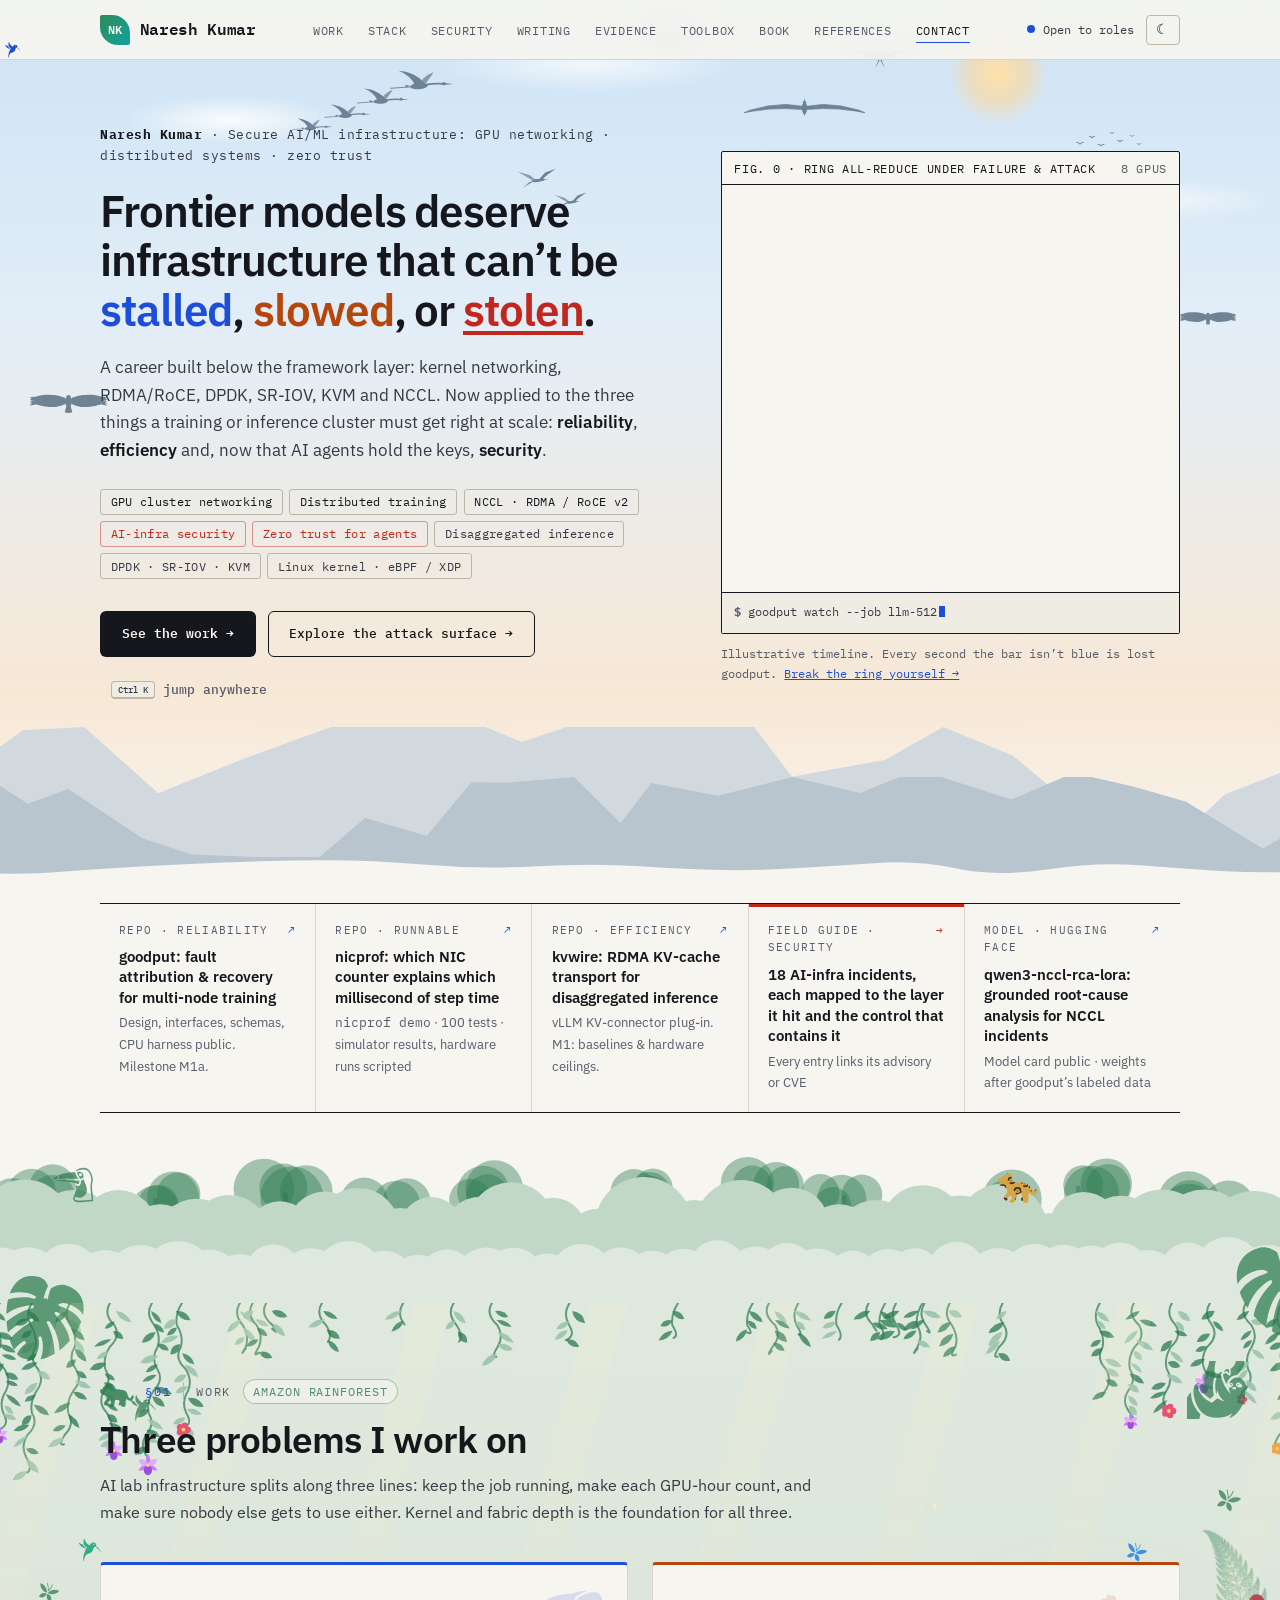
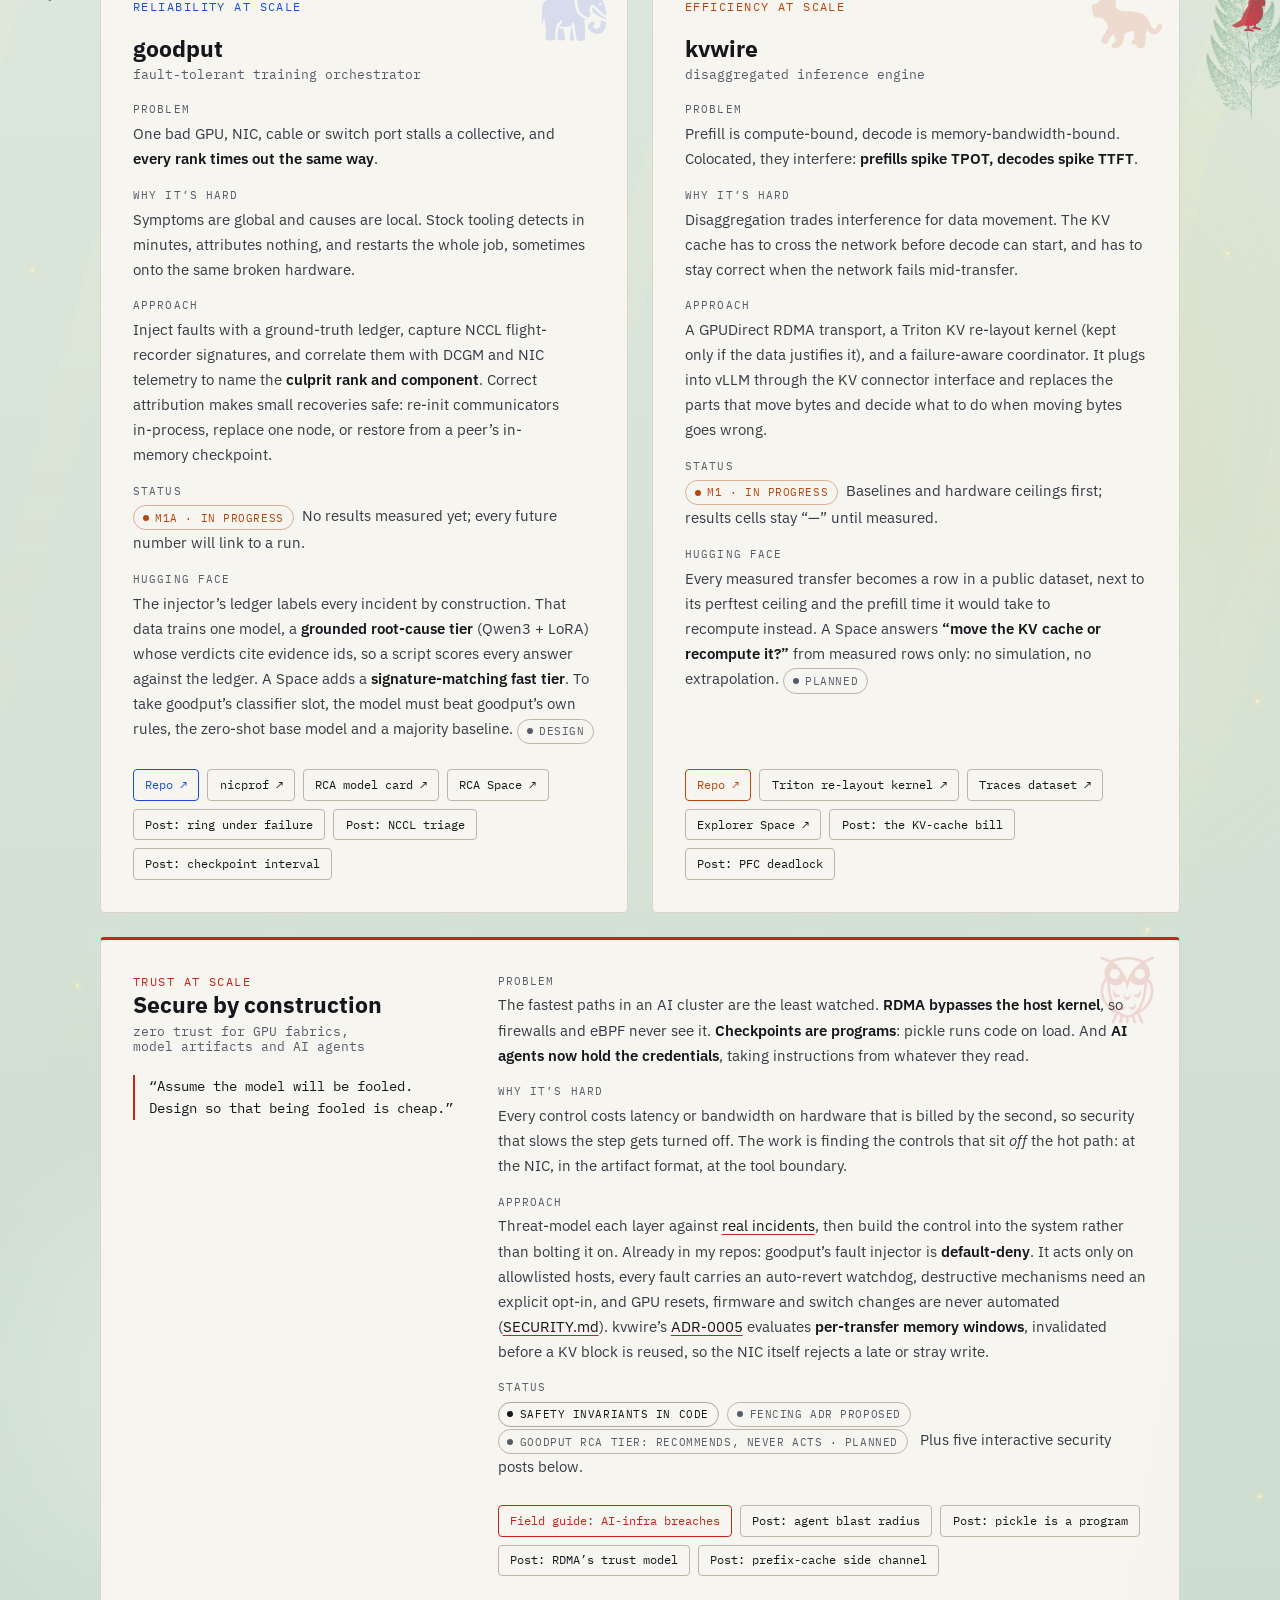
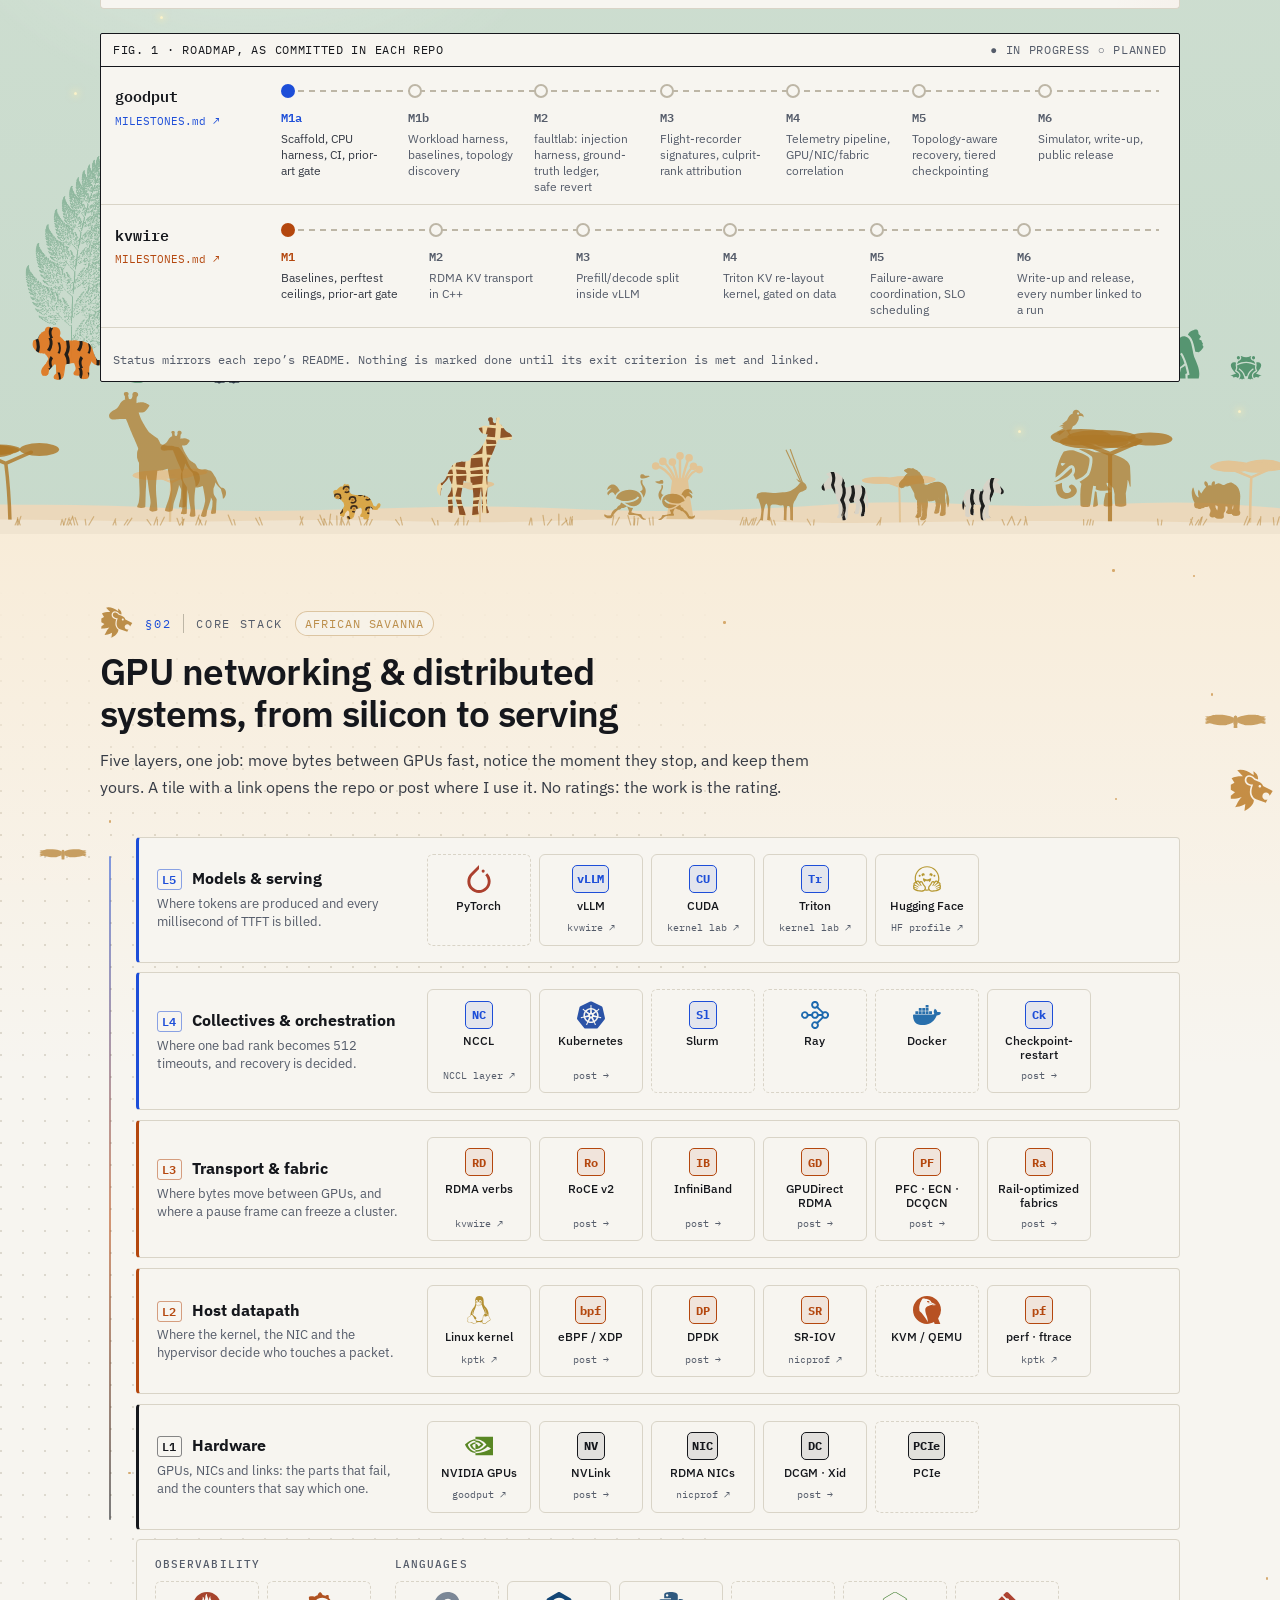
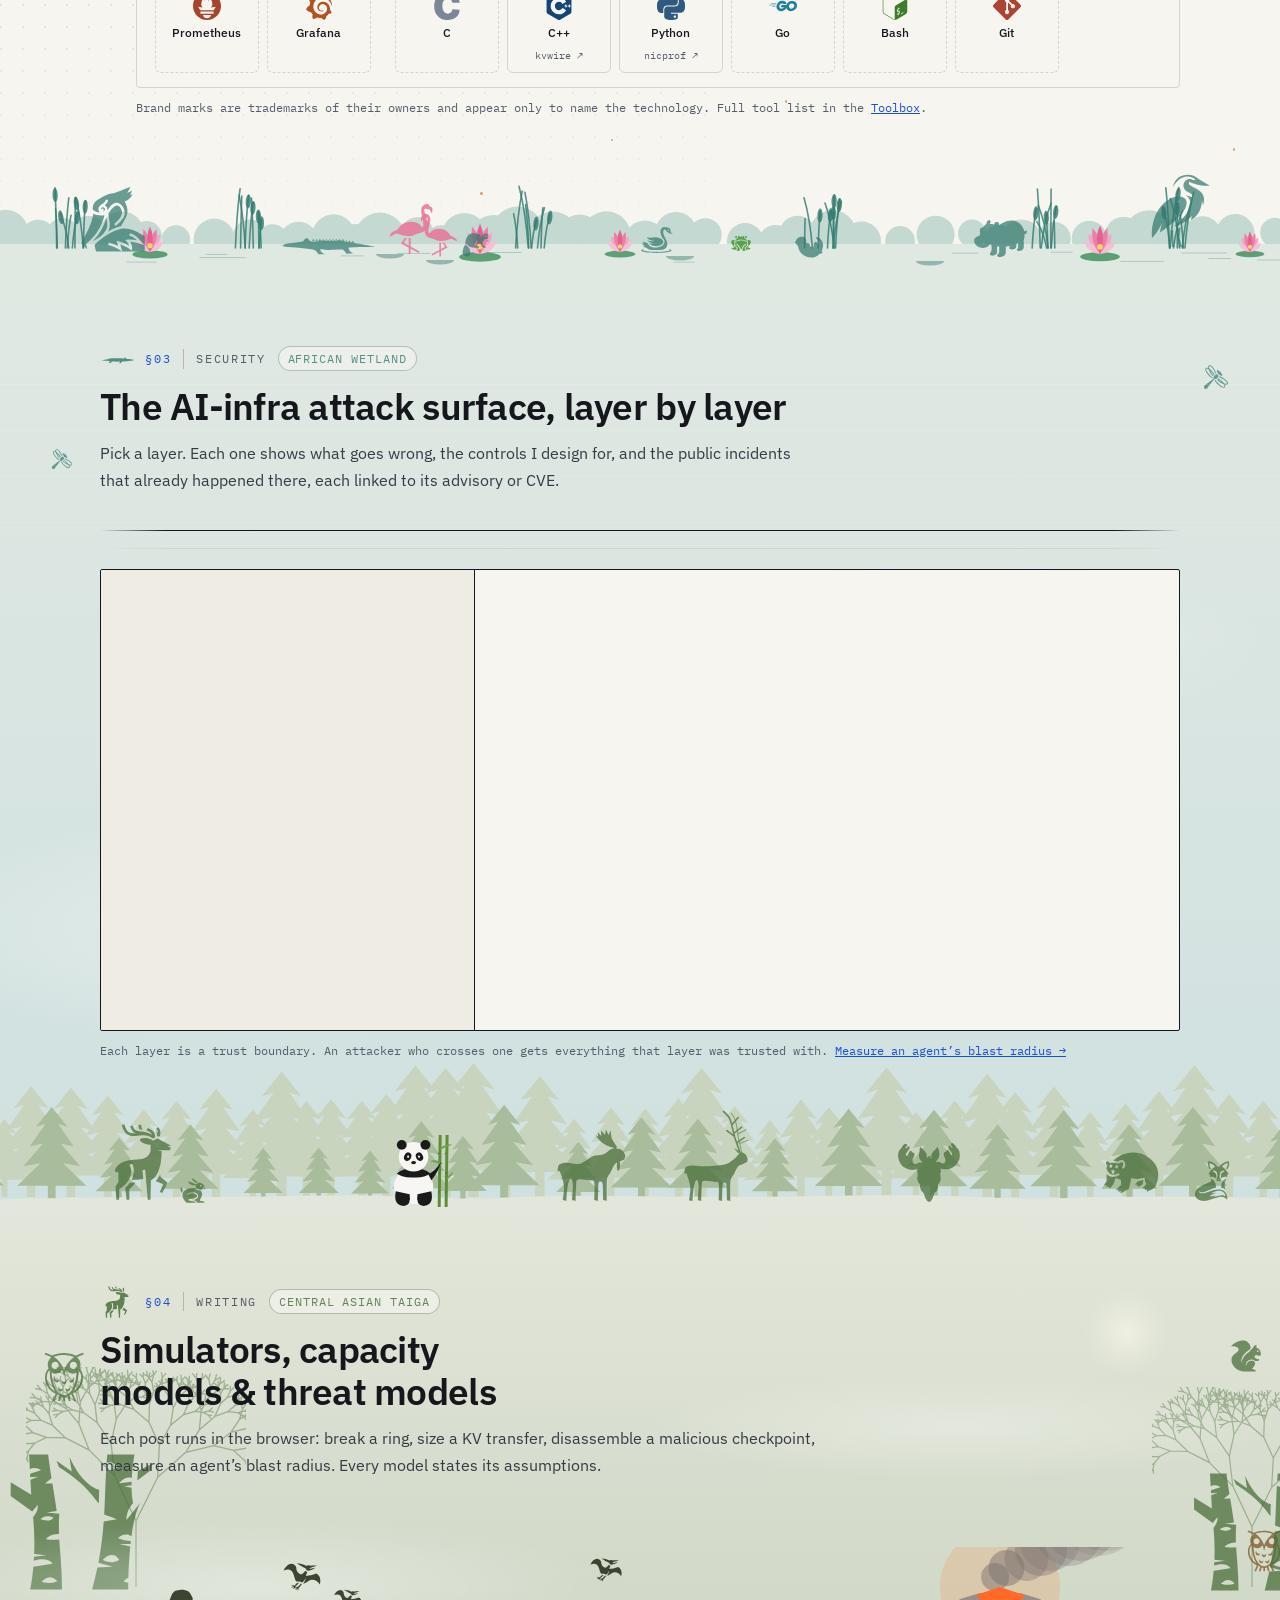
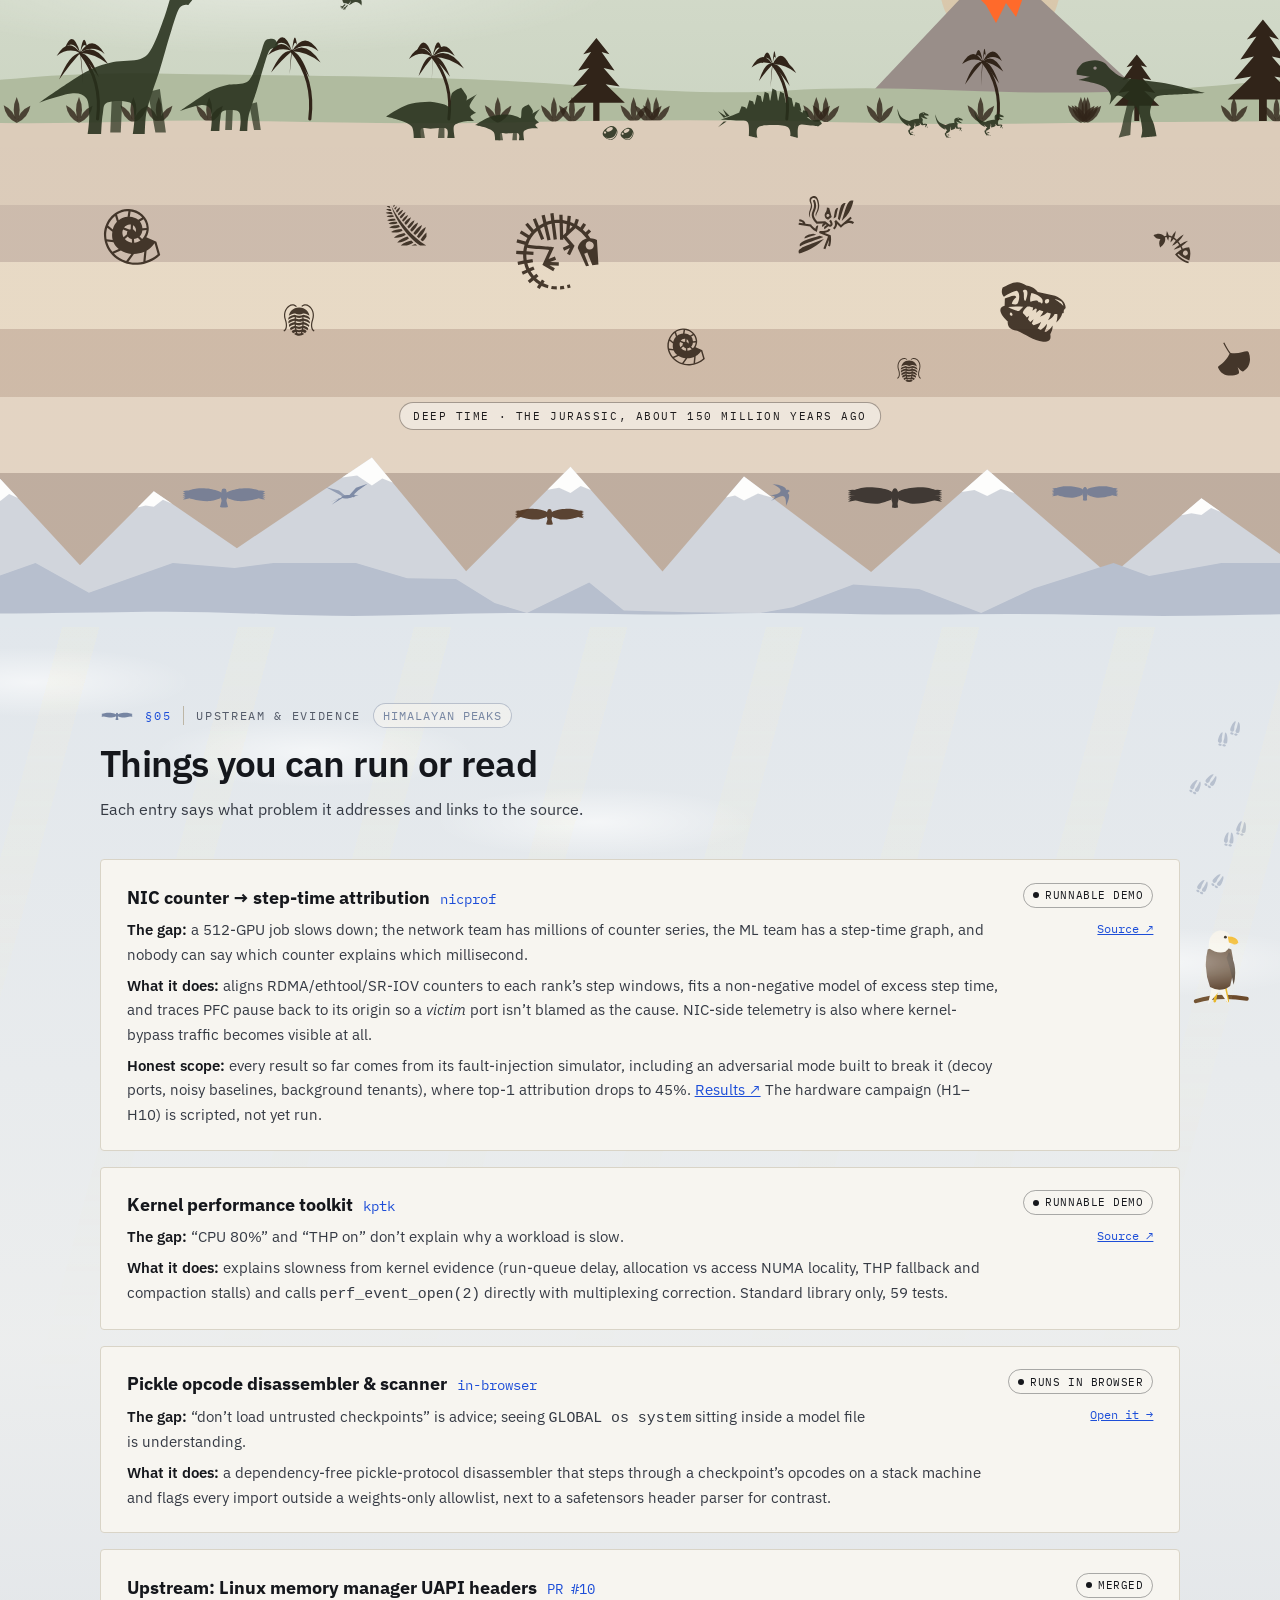
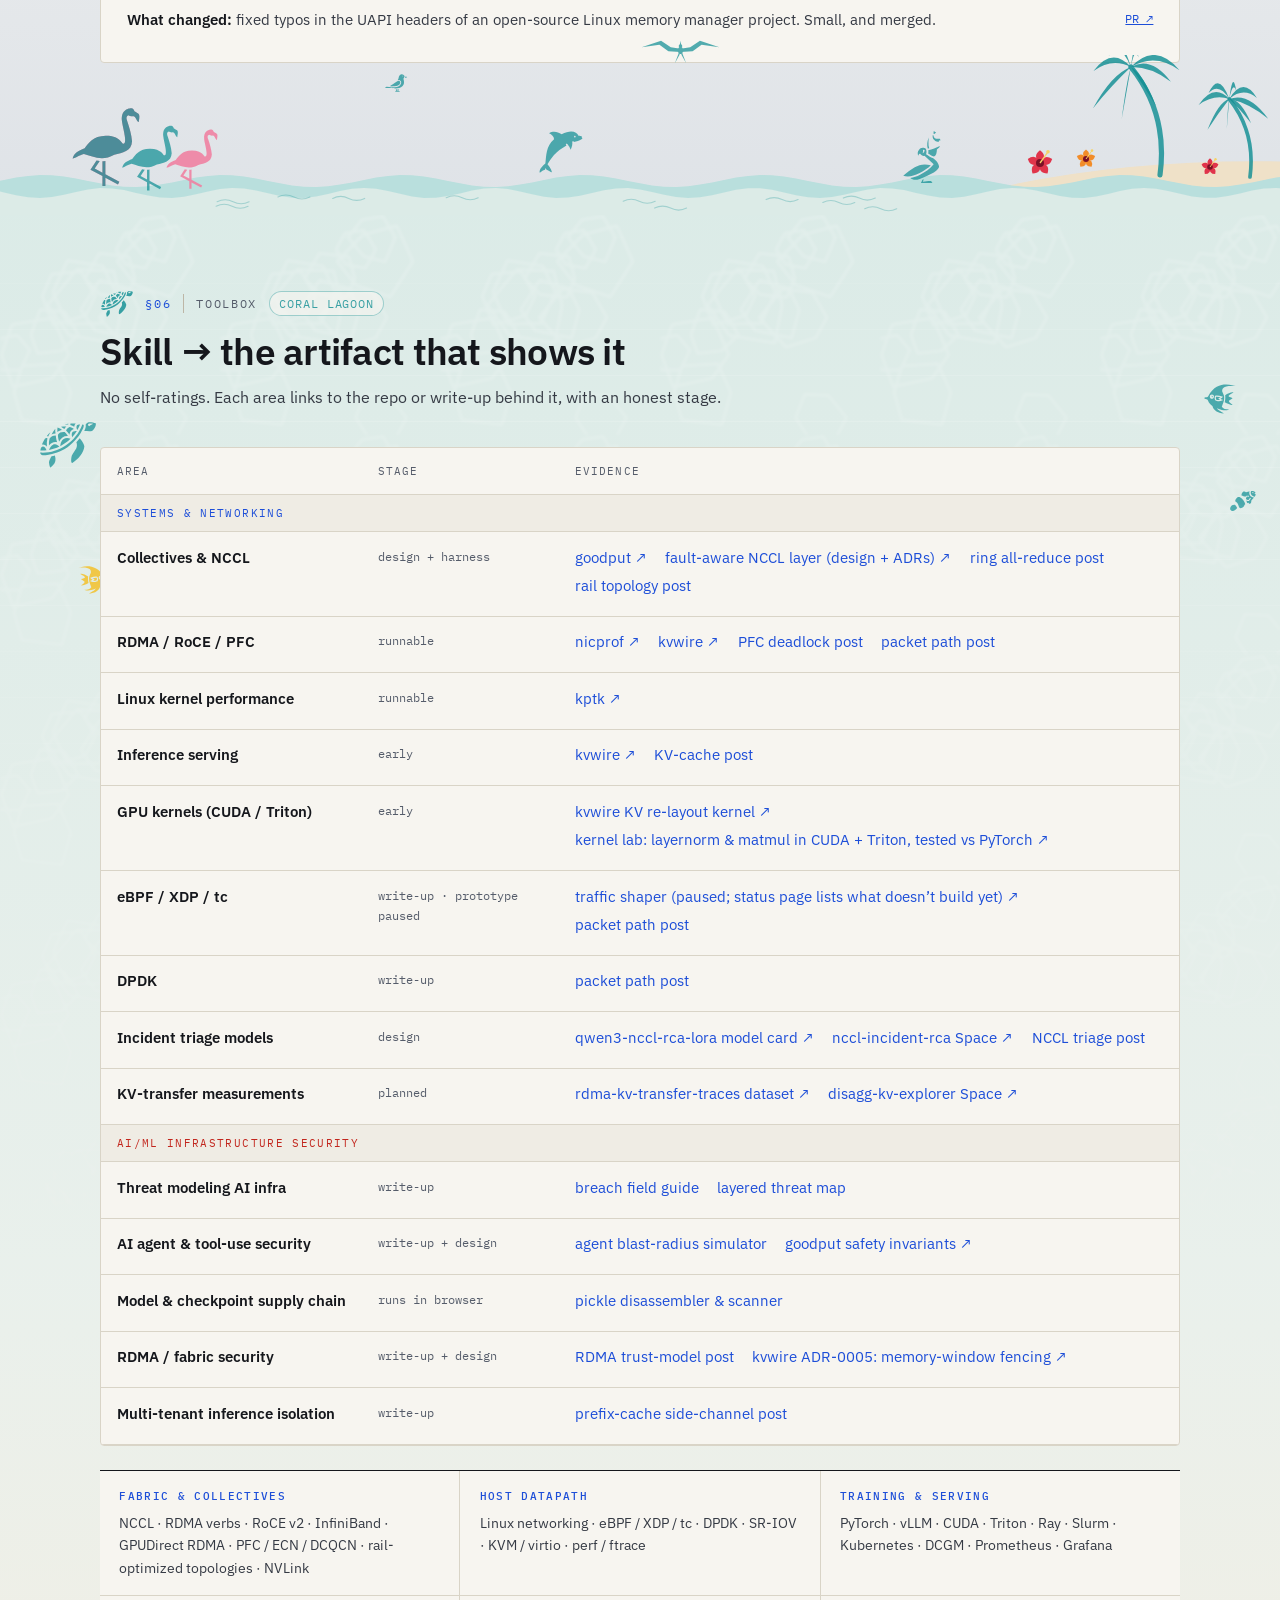
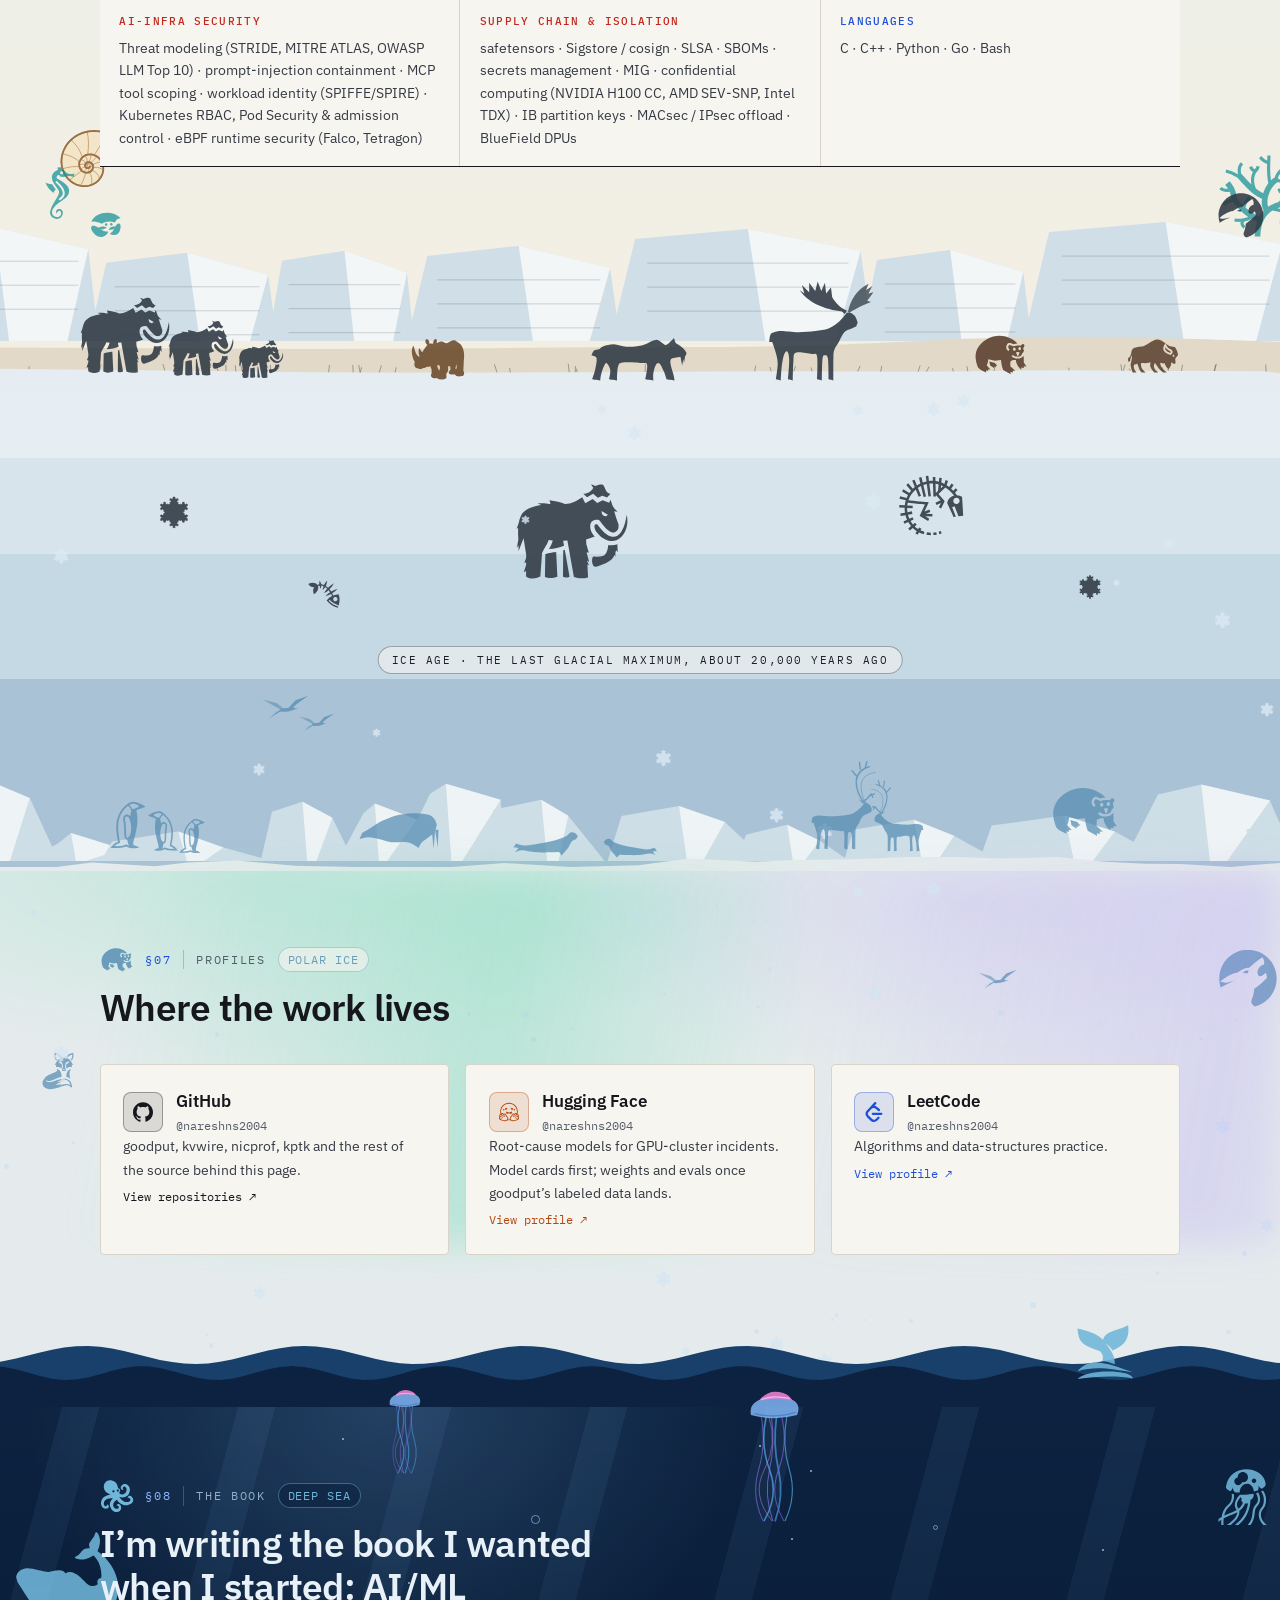
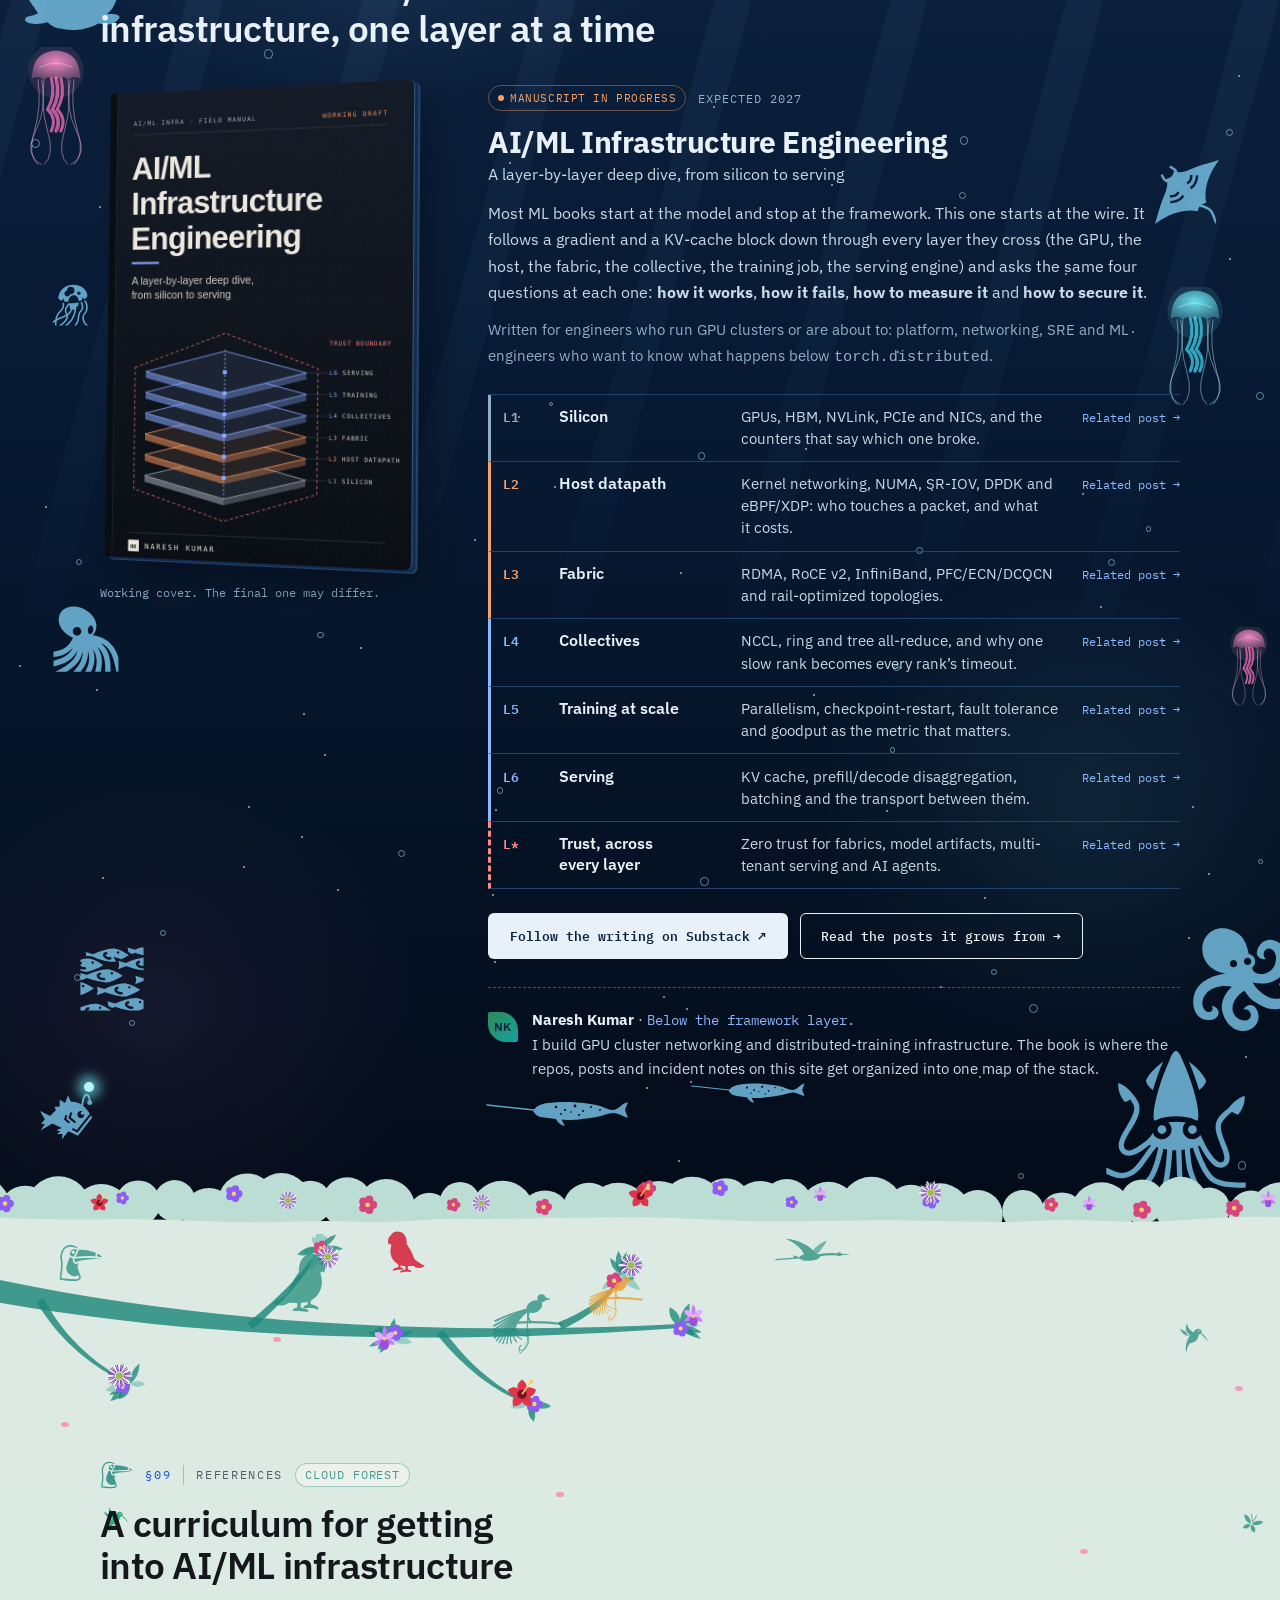
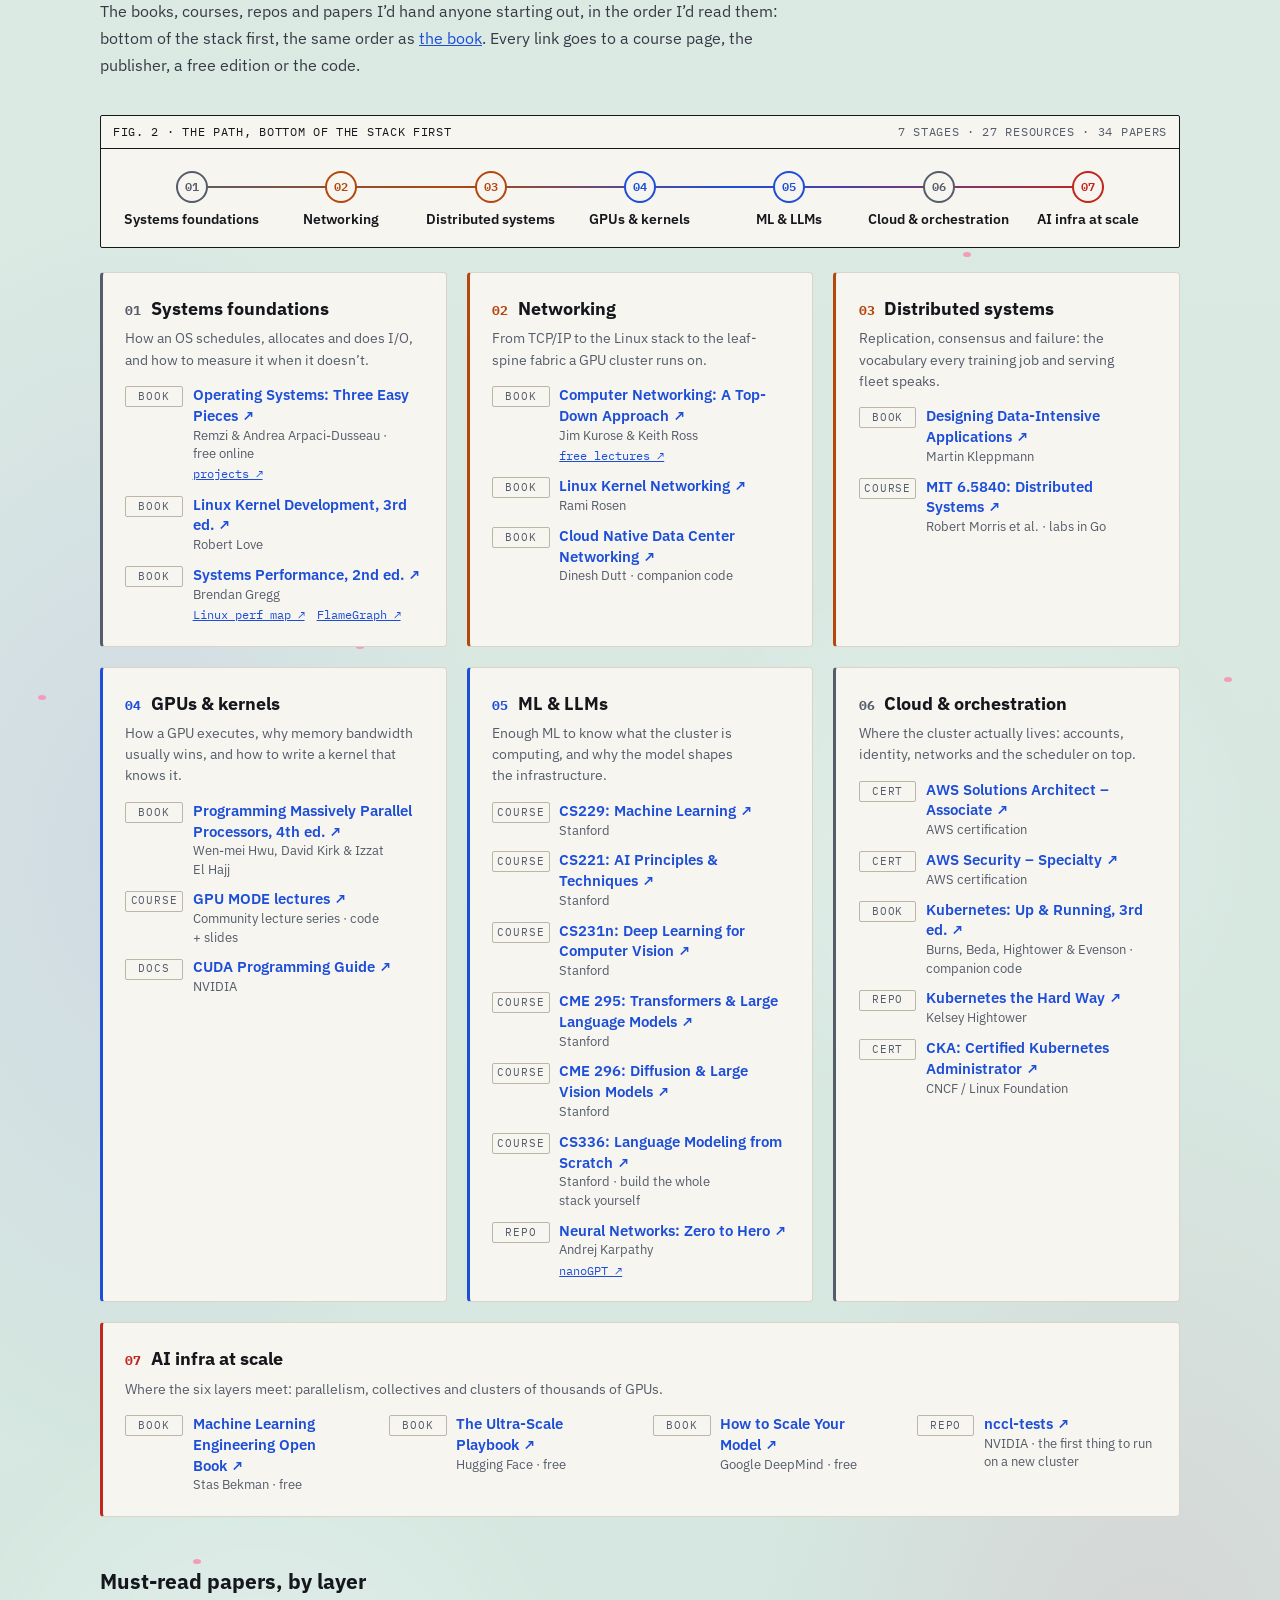
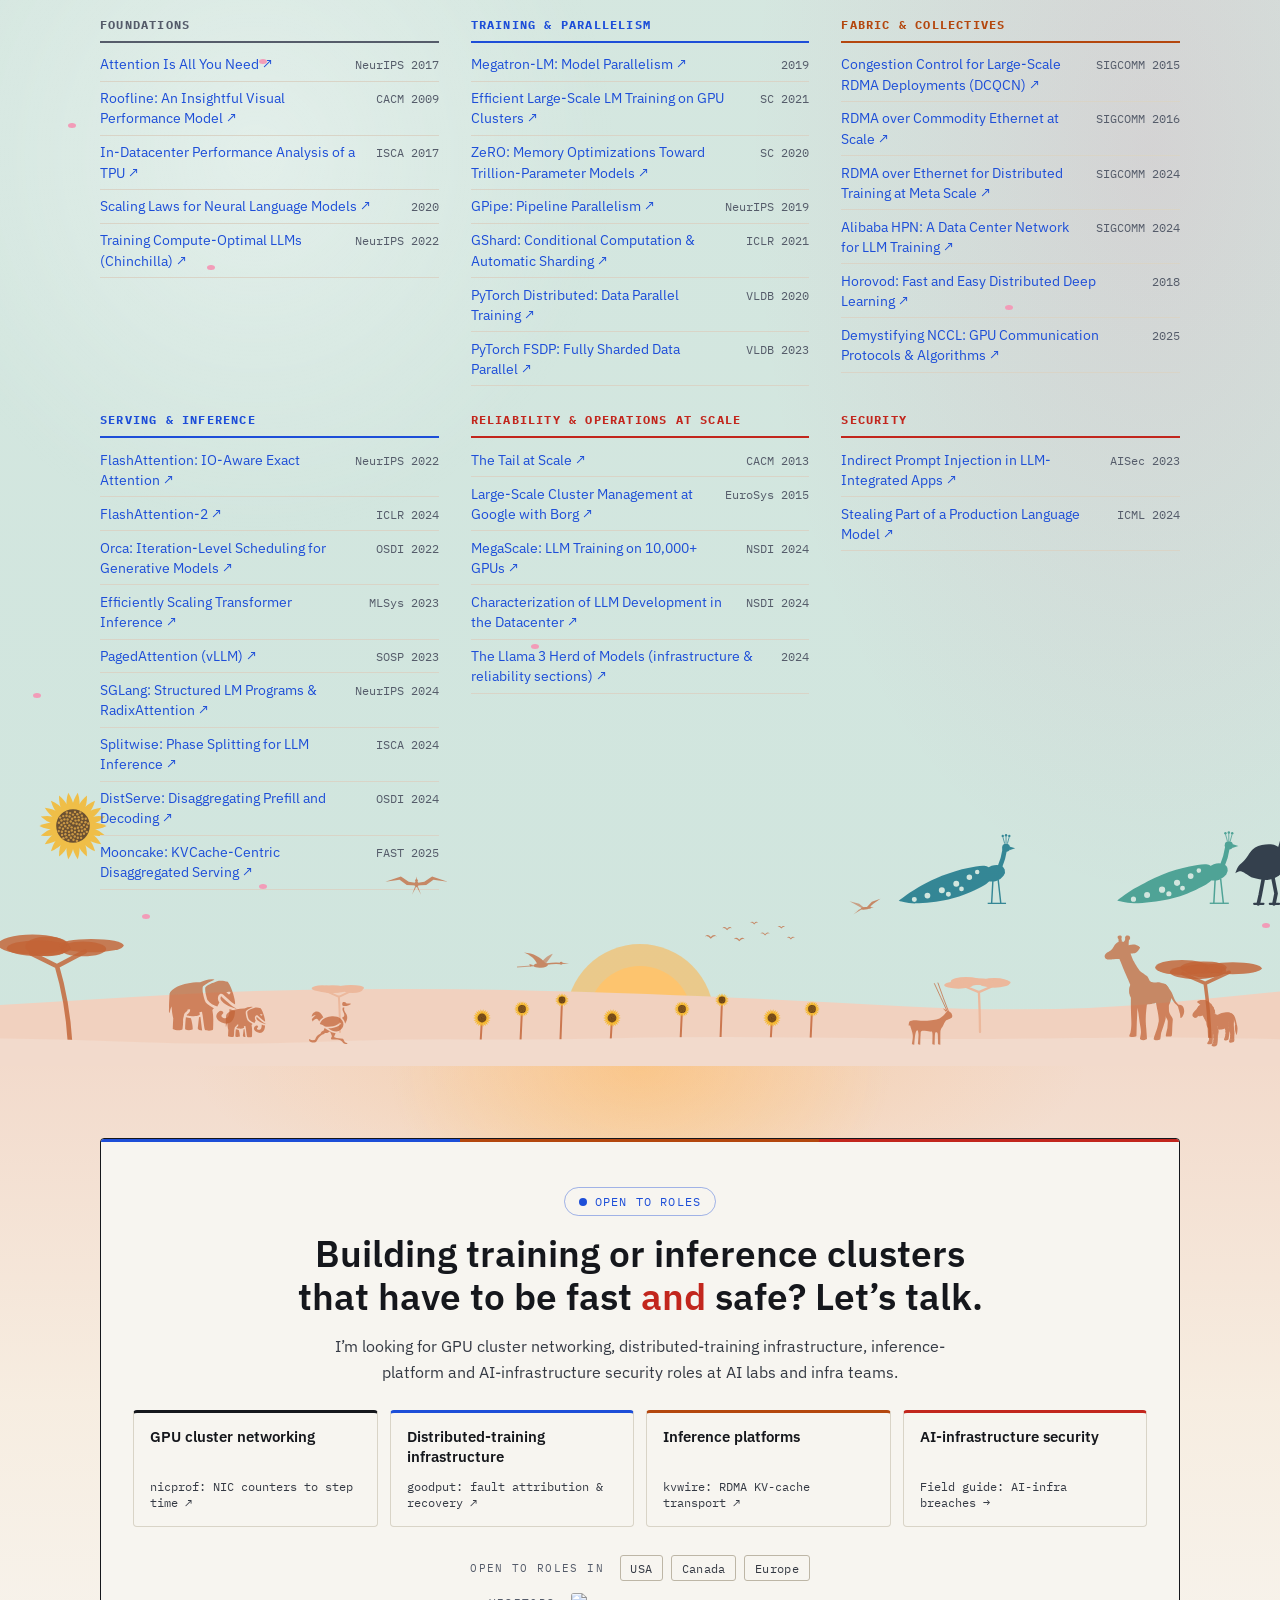
==== commit 55bbb79d: "Wildlife, final pass: prehistoric interludes and richer habitats - Two decorative interludes between" ====
--- a/index.html
+++ b/index.html
@@ -165,7 +165,7 @@
 <!-- THREE PROBLEMS -->
 <section class="section" id="work" data-habitat="rainforest">
   <div class="section-head">
-    <p class="section-kicker"><span class="kicker-animal" style="-webkit-mask-image:url(assets/wildlife/tiger.svg);mask-image:url(assets/wildlife/tiger.svg)" aria-hidden="true"></span>Work<span class="habitat-tag">Rainforest</span></p>
+    <p class="section-kicker"><span class="kicker-animal" style="-webkit-mask-image:url(assets/wildlife/tiger.svg);mask-image:url(assets/wildlife/tiger.svg)" aria-hidden="true"></span>Work<span class="habitat-tag">Amazon rainforest</span></p>
     <h2 class="section-title">Three problems I work on</h2>
     <p class="section-lede">AI lab infrastructure splits along three lines: keep the job running, make each GPU-hour count, and make sure nobody else gets to use either. Kernel and fabric depth is the foundation for all three.</p>
   </div>
@@ -268,7 +268,7 @@
      A tile links only to work that actually uses it (repo or post); no ratings, by design (CLAUDE.md). -->
 <section class="section" id="stack" data-habitat="savanna">
   <div class="section-head">
-    <p class="section-kicker"><span class="kicker-animal" style="-webkit-mask-image:url(assets/wildlife/lion.svg);mask-image:url(assets/wildlife/lion.svg)" aria-hidden="true"></span>Core stack<span class="habitat-tag">Savanna</span></p>
+    <p class="section-kicker"><span class="kicker-animal" style="-webkit-mask-image:url(assets/wildlife/lion.svg);mask-image:url(assets/wildlife/lion.svg)" aria-hidden="true"></span>Core stack<span class="habitat-tag">African savanna</span></p>
     <h2 class="section-title">GPU networking &amp; distributed systems, from silicon to serving</h2>
     <p class="section-lede">Five layers, one job: move bytes between GPUs fast, notice the moment they stop, and keep them yours. A tile with a link opens the repo or post where I use it. No ratings: the work is the rating.</p>
   </div>
@@ -348,7 +348,7 @@
 <!-- SECURITY: THREAT MAP -->
 <section class="section" id="security" data-habitat="wetland">
   <div class="section-head">
-    <p class="section-kicker"><span class="kicker-animal" style="-webkit-mask-image:url(assets/wildlife/crocodile.svg);mask-image:url(assets/wildlife/crocodile.svg)" aria-hidden="true"></span>Security<span class="habitat-tag">Wetland</span></p>
+    <p class="section-kicker"><span class="kicker-animal" style="-webkit-mask-image:url(assets/wildlife/crocodile.svg);mask-image:url(assets/wildlife/crocodile.svg)" aria-hidden="true"></span>Security<span class="habitat-tag">African wetland</span></p>
     <h2 class="section-title">The AI-infra attack surface, layer by layer</h2>
     <p class="section-lede">Pick a layer. Each one shows what goes wrong, the controls I design for, and the public incidents that already happened there, each linked to its advisory or CVE.</p>
   </div>
@@ -366,7 +366,7 @@
 <!-- WRITING -->
 <section class="section" id="writing" data-habitat="forest">
   <div class="section-head">
-    <p class="section-kicker"><span class="kicker-animal" style="-webkit-mask-image:url(assets/wildlife/deer.svg);mask-image:url(assets/wildlife/deer.svg)" aria-hidden="true"></span>Writing<span class="habitat-tag">Forest</span></p>
+    <p class="section-kicker"><span class="kicker-animal" style="-webkit-mask-image:url(assets/wildlife/deer.svg);mask-image:url(assets/wildlife/deer.svg)" aria-hidden="true"></span>Writing<span class="habitat-tag">Central Asian taiga</span></p>
     <h2 class="section-title">Simulators, capacity models &amp; threat models</h2>
     <p class="section-lede">Each post runs in the browser: break a ring, size a KV transfer, disassemble a malicious checkpoint, measure an agent’s blast radius. Every model states its assumptions.</p>
   </div>
@@ -389,12 +389,15 @@
   </div>
 </section>
 
+<!-- DEEP TIME: a decorative interlude (no content): the Jurassic surface above a cutaway of fossil-bearing rock -->
+<div class="interlude" data-habitat="jurassic" aria-hidden="true"><p class="interlude-label">Deep time · the Jurassic, about 150 million years ago</p></div>
+
 <!-- UPSTREAM & EVIDENCE -->
 <!-- TODO(naresh): add upstream entries with links: vLLM PR, the cudagraph padding issue, the libbpf BTF fix.
      The previous "Achievements" (14 Mpps XDP classifier, 1.8 μs RDMA write, LFD460 top 5%) were removed: no evidence links. -->
 <section class="section" id="evidence" data-habitat="peaks">
   <div class="section-head">
-    <p class="section-kicker"><span class="kicker-animal" style="-webkit-mask-image:url(assets/wildlife/eagle-soar.svg);mask-image:url(assets/wildlife/eagle-soar.svg)" aria-hidden="true"></span>Upstream &amp; evidence<span class="habitat-tag">High peaks</span></p>
+    <p class="section-kicker"><span class="kicker-animal" style="-webkit-mask-image:url(assets/wildlife/eagle-soar.svg);mask-image:url(assets/wildlife/eagle-soar.svg)" aria-hidden="true"></span>Upstream &amp; evidence<span class="habitat-tag">Himalayan peaks</span></p>
     <h2 class="section-title">Things you can run or read</h2>
     <p class="section-lede">Each entry says what problem it addresses and links to the source.</p>
   </div>
@@ -433,7 +436,7 @@
 <!-- FOUNDATIONS / TOOLBOX -->
 <section class="section" id="foundations" data-habitat="lagoon">
   <div class="section-head">
-    <p class="section-kicker"><span class="kicker-animal" style="-webkit-mask-image:url(assets/wildlife/sea-turtle.svg);mask-image:url(assets/wildlife/sea-turtle.svg)" aria-hidden="true"></span>Toolbox<span class="habitat-tag">Lagoon</span></p>
+    <p class="section-kicker"><span class="kicker-animal" style="-webkit-mask-image:url(assets/wildlife/sea-turtle.svg);mask-image:url(assets/wildlife/sea-turtle.svg)" aria-hidden="true"></span>Toolbox<span class="habitat-tag">Coral lagoon</span></p>
     <h2 class="section-title">Skill → the artifact that shows it</h2>
     <p class="section-lede">No self-ratings. Each area links to the repo or write-up behind it, with an honest stage.</p>
   </div>
@@ -503,10 +506,13 @@
   </div>
 </section>
 
+<!-- ICE AGE: a decorative interlude (no content): Pleistocene megafauna above the permafrost -->
+<div class="interlude" data-habitat="iceage" aria-hidden="true"><p class="interlude-label">Ice Age · the last glacial maximum, about 20,000 years ago</p></div>
+
 <!-- PROFILES -->
 <section class="section" id="profiles" data-habitat="tundra">
   <div class="section-head">
-    <p class="section-kicker"><span class="kicker-animal" style="-webkit-mask-image:url(assets/wildlife/polar-bear.svg);mask-image:url(assets/wildlife/polar-bear.svg)" aria-hidden="true"></span>Profiles<span class="habitat-tag">Tundra</span></p>
+    <p class="section-kicker"><span class="kicker-animal" style="-webkit-mask-image:url(assets/wildlife/polar-bear.svg);mask-image:url(assets/wildlife/polar-bear.svg)" aria-hidden="true"></span>Profiles<span class="habitat-tag">Polar ice</span></p>
     <h2 class="section-title">Where the work lives</h2>
   </div>
 
@@ -591,7 +597,7 @@
      TODO(naresh): prune or add; keep each entry to a public course page, publisher page, free edition or companion repo. -->
 <section class="section" id="references" data-habitat="aviary">
   <div class="section-head">
-    <p class="section-kicker"><span class="kicker-animal" style="-webkit-mask-image:url(assets/wildlife/toucan.svg);mask-image:url(assets/wildlife/toucan.svg)" aria-hidden="true"></span>References<span class="habitat-tag">Aviary</span></p>
+    <p class="section-kicker"><span class="kicker-animal" style="-webkit-mask-image:url(assets/wildlife/toucan.svg);mask-image:url(assets/wildlife/toucan.svg)" aria-hidden="true"></span>References<span class="habitat-tag">Cloud forest</span></p>
     <h2 class="section-title">A curriculum for getting into AI/ML infrastructure</h2>
     <p class="section-lede">The books, courses, repos and papers I’d hand anyone starting out, in the order I’d read them: bottom of the stack first, the same order as <a href="#book">the book</a>. Every link goes to a course page, the publisher, a free edition or the code.</p>
   </div>
--- a/assets/css/site.css
+++ b/assets/css/site.css
@@ -301,6 +301,31 @@
 }
 .art-credit { flex-basis: 100%; font-size: 0.68rem; color: var(--text-dim); }
 .art-credit a { color: inherit; }
+.paw-row { max-width: var(--max); margin: 4rem auto -3.5rem; padding: 0 1.25rem; display: flex; justify-content: space-between; pointer-events: none; }
+.paw-row i { width: 15px; height: 15px; background: color-mix(in srgb, #8A6A3E 70%, var(--paper)); opacity: 0; transform: translateY(var(--y)) rotate(90deg);
+  -webkit-mask: url(../wildlife/paw-cat.svg) center / contain no-repeat; mask: url(../wildlife/paw-cat.svg) center / contain no-repeat;
+  animation: pawrow 14s linear infinite; animation-delay: calc(var(--i) * 0.35s); }
+@keyframes pawrow { 0% { opacity: 0; } 3% { opacity: 0.6; } 50% { opacity: 0.35; } 80%, 100% { opacity: 0; } }
+/* the procession: sky, land and deep-sea lanes marching left to right in an endless loop */
+.procession { margin-top: 5rem; pointer-events: none; }
+.lane { position: relative; overflow: hidden; }
+.lane-sky { height: 70px; --c: color-mix(in srgb, #5A73A0 72%, var(--ink)); }
+.lane-land { height: 92px; --c: color-mix(in srgb, #6F8A3E 78%, var(--ink)); }
+.lane-land::after { content: ''; position: absolute; left: 0; right: 0; bottom: 0; height: 12px; background: color-mix(in srgb, #2E8B57 55%, var(--paper));
+  -webkit-mask: url(../wildlife/grass.svg) left bottom / 46px 12px repeat-x; mask: url(../wildlife/grass.svg) left bottom / 46px 12px repeat-x; }
+.lane-sea { height: 78px; --c: #8FD3E8; background: linear-gradient(180deg, #1C5D8A, #0C2240 70%, #071830); }
+.lane-sea::before { content: ''; position: absolute; inset: 0 0 auto; height: 3px; background: linear-gradient(90deg, transparent, rgba(160, 220, 255, 0.5), transparent); }
+.track { position: absolute; left: 0; bottom: 6px; display: flex; align-items: flex-end; width: max-content; animation: march var(--t, 120s) linear infinite; }
+.lane-sea .track { bottom: 12px; }
+.pa { display: block; flex: none; background-color: var(--c);
+  -webkit-mask-position: center bottom; mask-position: center bottom; -webkit-mask-size: contain; mask-size: contain; -webkit-mask-repeat: no-repeat; mask-repeat: no-repeat; }
+.pa.flip { transform: scaleX(-1); }
+.pa.coated { background-size: 24px 24px; }
+.pa.art { background-color: transparent; background-position: center bottom; background-size: contain; background-repeat: no-repeat; }
+@keyframes march { from { transform: translateX(-50%); } to { transform: translateX(0); } }
+.footer.has-procession { margin-top: 0; }
+.footer.has-procession::before, .footer.has-procession::after { display: none; }
+.procession + .paw-row { margin: 0.6rem auto 0; }
 @keyframes parade { from { left: -480px; } to { left: 100%; } }
 
 @media (prefers-reduced-motion: reduce) {
@@ -308,4 +333,6 @@
   *, *::before, *::after { animation: none !important; transition: none !important; }
   .reveal { opacity: 1; transform: none; }
   .nav-progress, .nav-prowler { display: none; }
-}
+  .paw-row i { opacity: 0.35; }
+  .track { animation: none; }
+}
--- a/assets/css/wild.css
+++ b/assets/css/wild.css
@@ -28,17 +28,26 @@
 .foot { bottom: 0; transform: translateX(-50%); z-index: -1; }
 
 /* ─── habitats ─── */
-[data-habitat="rainforest"] { --hue: #2E8B57; }
-[data-habitat="savanna"]    { --hue: #C98A2B; --band: color-mix(in srgb, #C98A2B 16%, var(--paper)); }
-[data-habitat="wetland"]    { --hue: #3B8C7E; }
-[data-habitat="forest"]     { --hue: #4E7A3A; }
-[data-habitat="peaks"]      { --hue: #6B7FA6; }
+[data-habitat="rainforest"] { --hue: #2E8B57;
+  --band-bg: radial-gradient(40% 30% at 85% 30%, color-mix(in srgb, #F2C94C 10%, transparent), transparent 70%),
+             linear-gradient(180deg, var(--band), color-mix(in srgb, #1F7A4A 22%, var(--paper))); }
+[data-habitat="savanna"]    { --hue: #C98A2B; --band: color-mix(in srgb, #C98A2B 16%, var(--paper));
+  --band-bg: linear-gradient(180deg, var(--band), color-mix(in srgb, #E0A040 24%, var(--paper)) 70%, color-mix(in srgb, #B5762A 20%, var(--paper))); }
+[data-habitat="wetland"]    { --hue: #3B8C7E;
+  --band-bg: linear-gradient(180deg, var(--band), color-mix(in srgb, #2F8FA0 20%, var(--paper))); }
+[data-habitat="forest"]     { --hue: #4E7A3A;
+  --band-bg: linear-gradient(180deg, var(--band), color-mix(in srgb, #3E6B2E 24%, var(--paper))); }
+[data-habitat="peaks"]      { --hue: #6B7FA6; --band: color-mix(in srgb, #7FA6D9 18%, var(--paper));
+  --band-bg: linear-gradient(180deg, var(--band), color-mix(in srgb, #9BB7DD 12%, var(--paper)) 60%, color-mix(in srgb, #6F8FC0 18%, var(--paper))); }
 [data-habitat="lagoon"]     { --hue: #12A3A8;
   --band-bg: linear-gradient(180deg, var(--band), color-mix(in srgb, #12A3A8 6%, var(--paper)) 60%, color-mix(in srgb, #E2C48C 14%, var(--paper))); }
 [data-habitat="tundra"]     { --hue: #5E9FCB;
   --band-bg: radial-gradient(60% 50% at 20% 0%, color-mix(in srgb, #36D399 18%, transparent), transparent 70%),
              radial-gradient(50% 45% at 75% 6%, color-mix(in srgb, #A78BFA 16%, transparent), transparent 70%), var(--band); }
-[data-habitat="aviary"]     { --hue: #1E9C8A; --bloom1: #D6457E; --bloom2: #8B5CF6; }
+[data-habitat="aviary"]     { --hue: #1E9C8A; --bloom1: #D6457E; --bloom2: #8B5CF6;
+  --band-bg: radial-gradient(45% 35% at 90% 70%, color-mix(in srgb, #D6457E 12%, transparent), transparent 70%),
+             radial-gradient(40% 30% at 10% 40%, color-mix(in srgb, #8B5CF6 10%, transparent), transparent 70%),
+             linear-gradient(180deg, var(--band), color-mix(in srgb, #1E9C8A 18%, var(--paper))); }
 [data-habitat="sunset"]     { --hue: #E0703A;
   --band: color-mix(in srgb, #E0703A 20%, var(--paper));
   --band-bg: radial-gradient(28% 40% at 50% 0%, color-mix(in srgb, #FFC266 45%, transparent), transparent 70%),
@@ -54,11 +63,69 @@
   --accent: var(--signal); --accent2: var(--copper); --ok: var(--ink); --warn: var(--copper); --bad: var(--fault);
   --text: var(--ink); --text-mid: var(--ink-2); --text-dim: var(--graphite);
   --band: #0C2240; --back: #18406A; --deep: #6FB6D9;
-  --band-bg: radial-gradient(40% 30% at 30% 0%, rgba(140, 200, 255, 0.16), transparent 70%),
-             linear-gradient(180deg, #0C2240, #071830 55%, #040F20);
+  --band-bg: radial-gradient(40% 30% at 30% 0%, rgba(140, 200, 255, 0.18), transparent 70%),
+             radial-gradient(30% 25% at 85% 70%, rgba(110, 231, 242, 0.08), transparent 70%),
+             radial-gradient(30% 25% at 12% 85%, rgba(245, 139, 194, 0.07), transparent 70%),
+             linear-gradient(180deg, #0C2240, #071830 50%, #030B18);
   color: var(--ink);
 }
 [data-habitat="abyss"] .card { background: color-mix(in srgb, #0C2240 85%, transparent); }
+
+/* ─── prehistoric interludes: a surface scene above a geological cutaway ─── */
+.interlude { height: 480px; }
+.interlude::before { content: ''; position: absolute; inset: 0; background: var(--band-bg, var(--band)); z-index: -3; }
+.interlude-label {
+  position: absolute; left: 50%; top: 255px; transform: translateX(-50%); width: max-content; max-width: 90vw; text-align: center; z-index: 1;
+  font-family: var(--font-mono); font-size: 0.7rem; letter-spacing: 0.14em; text-transform: uppercase;
+  color: color-mix(in srgb, var(--ink) 75%, var(--deep)); padding: 0.25rem 0.8rem; border-radius: 999px; border: 1px solid color-mix(in srgb, var(--deep) 40%, transparent);
+  background: color-mix(in srgb, var(--paper) 55%, transparent);
+}
+[data-habitat="jurassic"] { --hue: #8C5A2E; --lava: #FF6A2B;
+  --band: color-mix(in srgb, #9C6B3C 30%, var(--paper)); --back: color-mix(in srgb, #4E6B2E 42%, var(--paper)); --back2: color-mix(in srgb, #5A4A44 60%, var(--paper));
+  --deep: color-mix(in srgb, #3E2A18 68%, var(--ink) 32%);
+  --band-bg: linear-gradient(180deg, var(--band) 0 12%, color-mix(in srgb, #7A4B2A 34%, var(--paper)) 12% 24%,
+             color-mix(in srgb, #C49A62 30%, var(--paper)) 24% 38%, color-mix(in srgb, #8C5A32 38%, var(--paper)) 38% 52%,
+             color-mix(in srgb, #B5875A 30%, var(--paper)) 52% 68%, color-mix(in srgb, #6B4226 40%, var(--paper)) 68% 100%); }
+[data-habitat="jurassic"] .scene .an:not(.an-fossil) { --deep: color-mix(in srgb, #2E3A1C 72%, var(--ink) 28%); }
+[data-habitat="iceage"] { --hue: #6FA8D0;
+  --band: color-mix(in srgb, #DDEAF3 70%, var(--paper)); --back: color-mix(in srgb, #9FC2DB 45%, var(--paper)); --back2: color-mix(in srgb, #B9A27A 34%, var(--paper));
+  --deep: color-mix(in srgb, #3C4A58 66%, var(--ink) 34%);
+  --band-bg: linear-gradient(180deg, var(--band) 0 14%, color-mix(in srgb, #A9CBE3 40%, var(--paper)) 14% 34%,
+             color-mix(in srgb, #7FB2D6 42%, var(--paper)) 34% 60%, color-mix(in srgb, #4F86B5 46%, var(--paper)) 60% 100%); }
+.an-fossil { opacity: 0.55; }
+.an-frozen { opacity: 0.2; }
+
+/* ─── atmosphere: light, air and water for each habitat ─── */
+.fx { position: absolute; inset: 0; pointer-events: none; }
+.fx-rays { background: repeating-linear-gradient(105deg, transparent 0 60px, var(--ray, rgba(255, 246, 200, 0.13)) 60px 96px, transparent 96px 170px);
+  -webkit-mask: linear-gradient(180deg, #000, transparent 65%); mask: linear-gradient(180deg, #000, transparent 65%); animation: rays 9s ease-in-out infinite alternate; }
+[data-habitat="abyss"] .fx-rays { --ray: rgba(140, 200, 255, 0.07); }
+.fx-mist { background: radial-gradient(40% 18% at 20% 70%, rgba(255, 255, 255, 0.35), transparent 70%), radial-gradient(35% 14% at 75% 40%, rgba(255, 255, 255, 0.28), transparent 70%);
+  animation: drift 40s ease-in-out infinite alternate; }
+.fx-haze { background: linear-gradient(180deg, rgba(255, 196, 110, 0.18), transparent 40%); animation: rays 6s ease-in-out infinite alternate; }
+.fx-shimmer { background: repeating-linear-gradient(180deg, transparent 0 22px, rgba(255, 255, 255, 0.16) 22px 23px, transparent 23px 46px);
+  -webkit-mask: linear-gradient(180deg, transparent, #000 10%, transparent 40%); mask: linear-gradient(180deg, transparent, #000 10%, transparent 40%); animation: shimmer 5s linear infinite; }
+.fx-moon { background: radial-gradient(60px 60px at 88% 120px, rgba(255, 252, 235, 0.55), rgba(255, 252, 235, 0.12) 50%, transparent 72%); }
+.fx-glow { background: radial-gradient(50% 30% at 50% 0%, rgba(255, 170, 80, 0.25), transparent 70%); }
+.fx-caustics { background-image: url(../wildlife/caustics.svg); background-size: 220px 220px; opacity: 0.22; mix-blend-mode: soft-light; filter: blur(1.5px);
+  -webkit-mask: linear-gradient(180deg, #000, transparent 75%); mask: linear-gradient(180deg, #000, transparent 75%); animation: caustics 18s linear infinite; }
+.fx-aurora { inset: 0 0 auto; height: 70%; filter: blur(18px); opacity: 0.55;
+  background: linear-gradient(100deg, transparent 5%, rgba(54, 211, 153, 0.45) 20%, transparent 32%, rgba(167, 139, 250, 0.4) 48%, transparent 58%, rgba(56, 189, 248, 0.4) 72%, transparent 85%);
+  background-size: 200% 100%; animation: aurora 22s ease-in-out infinite alternate; }
+.fx-clouds i { position: absolute; top: calc(20px + var(--i) * 70px); left: calc(var(--i) * 22% - 10%); width: 320px; height: 70px; border-radius: 50%;
+  background: radial-gradient(closest-side, rgba(255, 255, 255, 0.6), transparent); animation: cloud calc(70s + var(--i) * 12s) linear infinite; animation-delay: calc(var(--i) * -15s); }
+@keyframes rays { from { opacity: 0.6; } to { opacity: 1; } }
+@keyframes shimmer { from { background-position: 0 0; } to { background-position: 0 46px; } }
+@keyframes caustics { from { background-position: 0 0; } to { background-position: 220px 110px; } }
+@keyframes aurora { from { background-position: 0 0; } to { background-position: 100% 0; } }
+@keyframes cloud { from { translate: -20vw 0; } to { translate: 120vw 0; } }
+.pt-motes { width: 3px; height: 3px; background: rgba(255, 244, 200, 0.9); box-shadow: 0 0 6px 2px rgba(255, 240, 180, 0.5); animation: drift 12s ease-in-out infinite alternate, blink 5s ease-in-out infinite; }
+.pt-dust { width: 2.5px; height: 2.5px; background: rgba(200, 140, 60, 0.7); animation: drift 14s ease-in-out infinite alternate; }
+.pt-petals { width: 8px; height: 5px; border-radius: 60% 0; background: #F29CB8; animation: snow 14s linear infinite; }
+.pt-marine-snow { width: 2px; height: 2px; background: rgba(220, 240, 255, 0.7); animation: snow 20s linear infinite; }
+.pt-sparks { width: 3px; height: 3px; background: #FF9A4A; box-shadow: 0 0 6px 2px rgba(255, 120, 40, 0.6); animation: rise 7s linear infinite; top: 2% !important; }
+@media (prefers-color-scheme: dark) { :root:not([data-theme="light"]) .fx-mist { opacity: 0.35; } }
+:root[data-theme="dark"] .fx-mist { opacity: 0.35; }
 
 /* sky (hero): dawn by day, stars by night */
 [data-habitat="sky"] {
@@ -84,6 +151,8 @@
 }
 .proof { margin-bottom: 190px; }
 .section[data-habitat="sunset"] { padding-bottom: 5rem; }
+.section[data-habitat="forest"], .section[data-habitat="lagoon"] { padding-bottom: 14rem; }   /* room for the volcano / glacier horizons of the interludes */
+.section[data-habitat="aviary"] { padding-top: 14rem; }   /* room for the flowering branch above the heading */
 
 /* ─── animals ─── */
 .an {
@@ -115,11 +184,30 @@
 @keyframes flap   { from { scale: 1 1; } to { scale: 0.45 1; } }
 @keyframes drift  { from { translate: 0 0; } to { translate: -40px 30px; } }
 
+/* illustrations (real colours), coats (pattern inside a silhouette), fractal glyphs */
+.an-art { background-color: transparent !important; background-position: center bottom; background-size: contain; background-repeat: no-repeat; -webkit-mask: none; mask: none; opacity: 1; }
+.an[class*="coat-"] { background-color: transparent; background-size: 30px 30px; background-repeat: repeat; opacity: 0.95; }
+.an-glyph { opacity: 0.45; }
+.an-inline { background: none; -webkit-mask: none; mask: none; opacity: 0.85; }
+.an-inline svg { width: 100%; height: 100%; display: block; }
+[data-habitat="forest"] .an-inline { opacity: 0.5; }
+
+/* paw-print trails: an animal walked across this habitat */
+.trail { position: absolute; left: 0; right: 0; height: 30px; }
+.trail i { position: absolute; top: 0; width: 16px; height: 16px; background: var(--deep); opacity: 0;
+  -webkit-mask-size: contain; mask-size: contain; -webkit-mask-repeat: no-repeat; mask-repeat: no-repeat;
+  transform: translateY(var(--y)) rotate(90deg); animation: pawstep 18s linear infinite; animation-delay: calc(var(--i) * 0.4s); }
+@keyframes pawstep { 0% { opacity: 0; } 2% { opacity: 0.55; } 45% { opacity: 0.3; } 75%, 100% { opacity: 0; } }
+
 /* ─── particles ─── */
 .pt { position: absolute; display: block; border-radius: 50%; animation-delay: calc(var(--d, 0s) * -1); }
 .pt-bubble { width: calc(7px * var(--s)); height: calc(7px * var(--s)); border: 1px solid rgba(170, 220, 255, 0.55); animation: rise 9s linear infinite; }
 .pt-snow { width: calc(4px * var(--s)); height: calc(4px * var(--s)); background: color-mix(in srgb, #FFFFFF 70%, var(--hue)); animation: snow 12s linear infinite; opacity: 0.8; }
 .pt-firefly { width: 4px; height: 4px; background: #FFE27A; box-shadow: 0 0 8px 3px rgba(255, 220, 110, 0.6); animation: blink 4s ease-in-out infinite, drift 11s ease-in-out infinite alternate; display: none; }
+.pt-flake { width: calc(14px * var(--s)); height: calc(14px * var(--s)); border-radius: 0; background: color-mix(in srgb, #FFFFFF 75%, var(--hue));
+  -webkit-mask-size: contain; mask-size: contain; animation: flake 16s linear infinite; opacity: 0.8; }
+.pt-glow { width: 10px; height: 10px; background: #B8F6FF; box-shadow: 0 0 12px 6px rgba(110, 231, 242, 0.7); animation: blink 3s ease-in-out infinite; }
+@keyframes flake { from { translate: 0 -40px; rotate: 0deg; opacity: 0; } 15% { opacity: 0.85; } to { translate: -30px 180px; rotate: 180deg; opacity: 0; } }
 .pt-star { width: calc(2px * var(--s)); height: calc(2px * var(--s)); background: #FFFFFF; animation: twinkle 4s ease-in-out infinite alternate; display: none; }
 @keyframes rise    { from { translate: 0 0; opacity: 0; } 15% { opacity: 1; } to { translate: 10px -180px; opacity: 0; } }
 @keyframes snow    { from { translate: 0 -40px; opacity: 0; } 15% { opacity: 0.85; } to { translate: 30px 140px; opacity: 0; } }
@@ -158,5 +246,7 @@
 }
 @media (prefers-reduced-motion: reduce) {
   .an, .pt { animation: none !important; }
+  .trail i { animation: none !important; opacity: 0.3; }
+  .fx, .fx i { animation: none !important; }
   .pt-bubble, .pt-snow { opacity: 0.6; }
 }
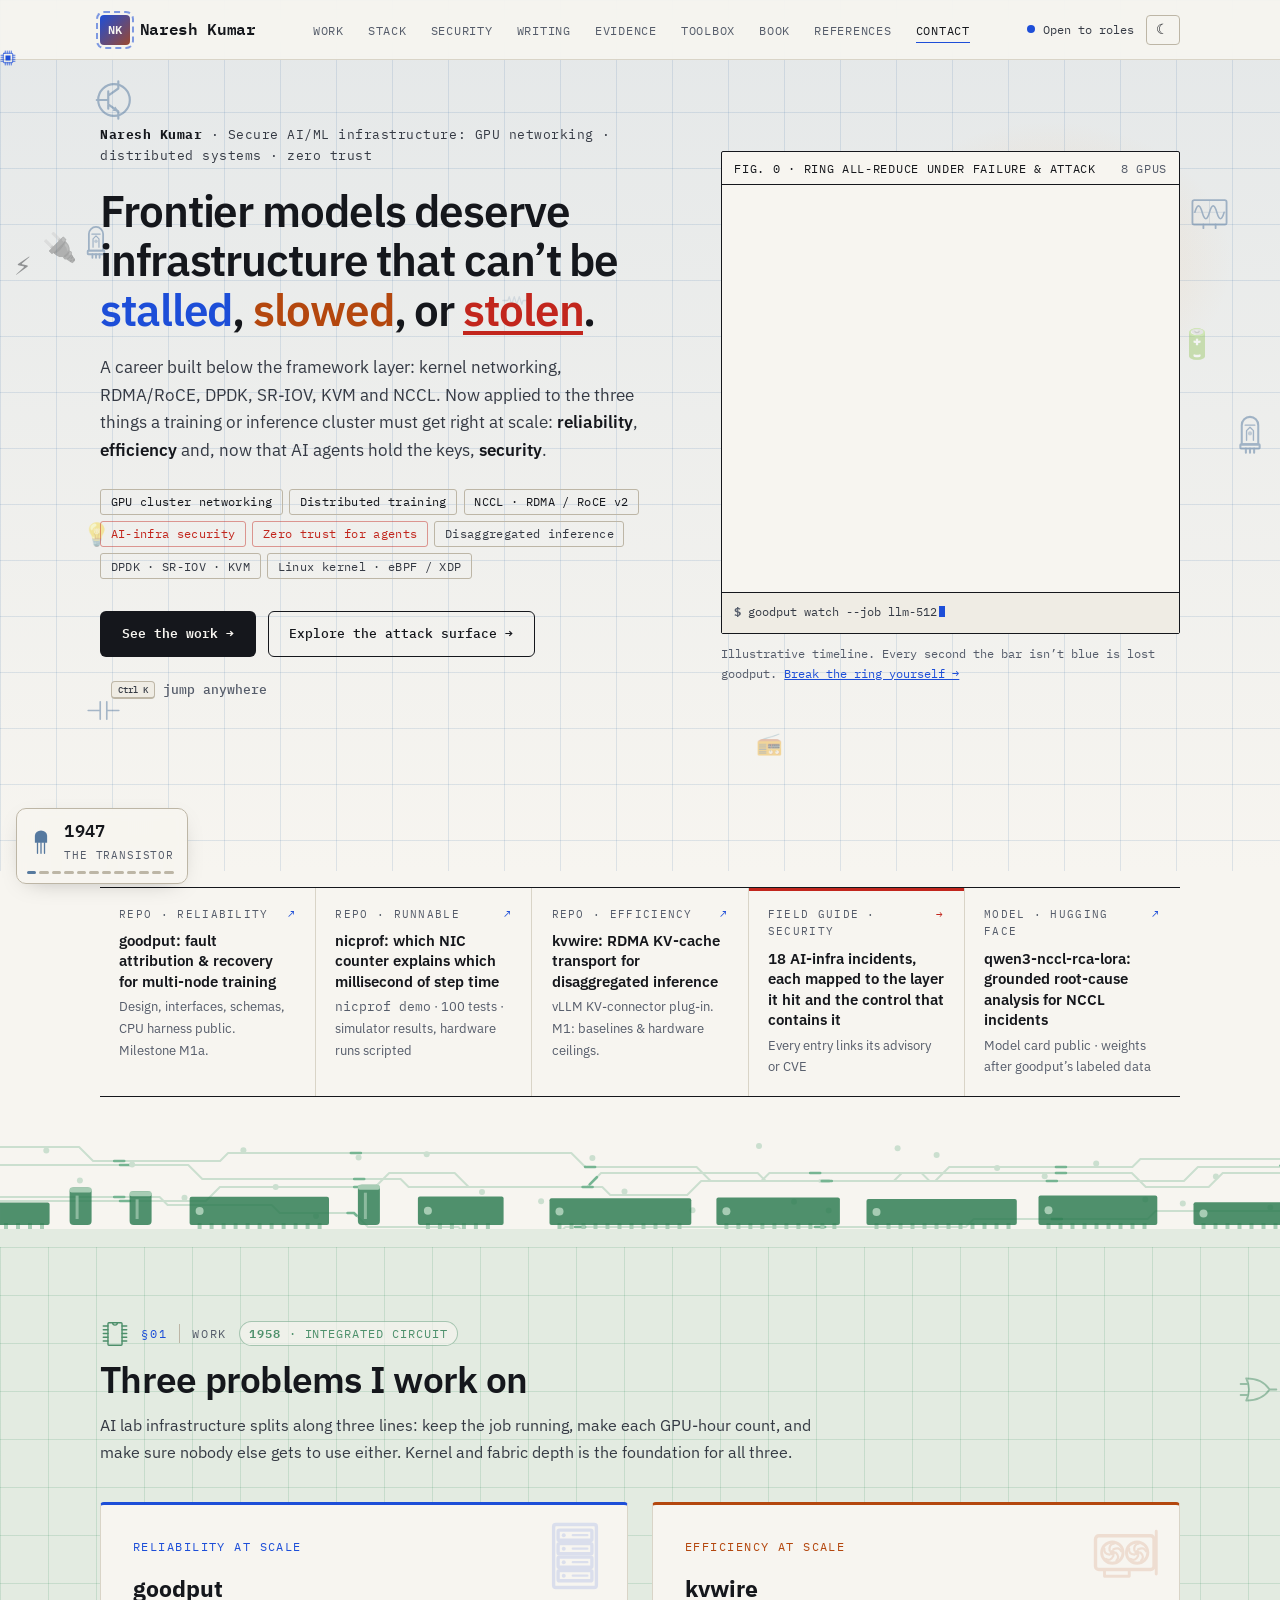
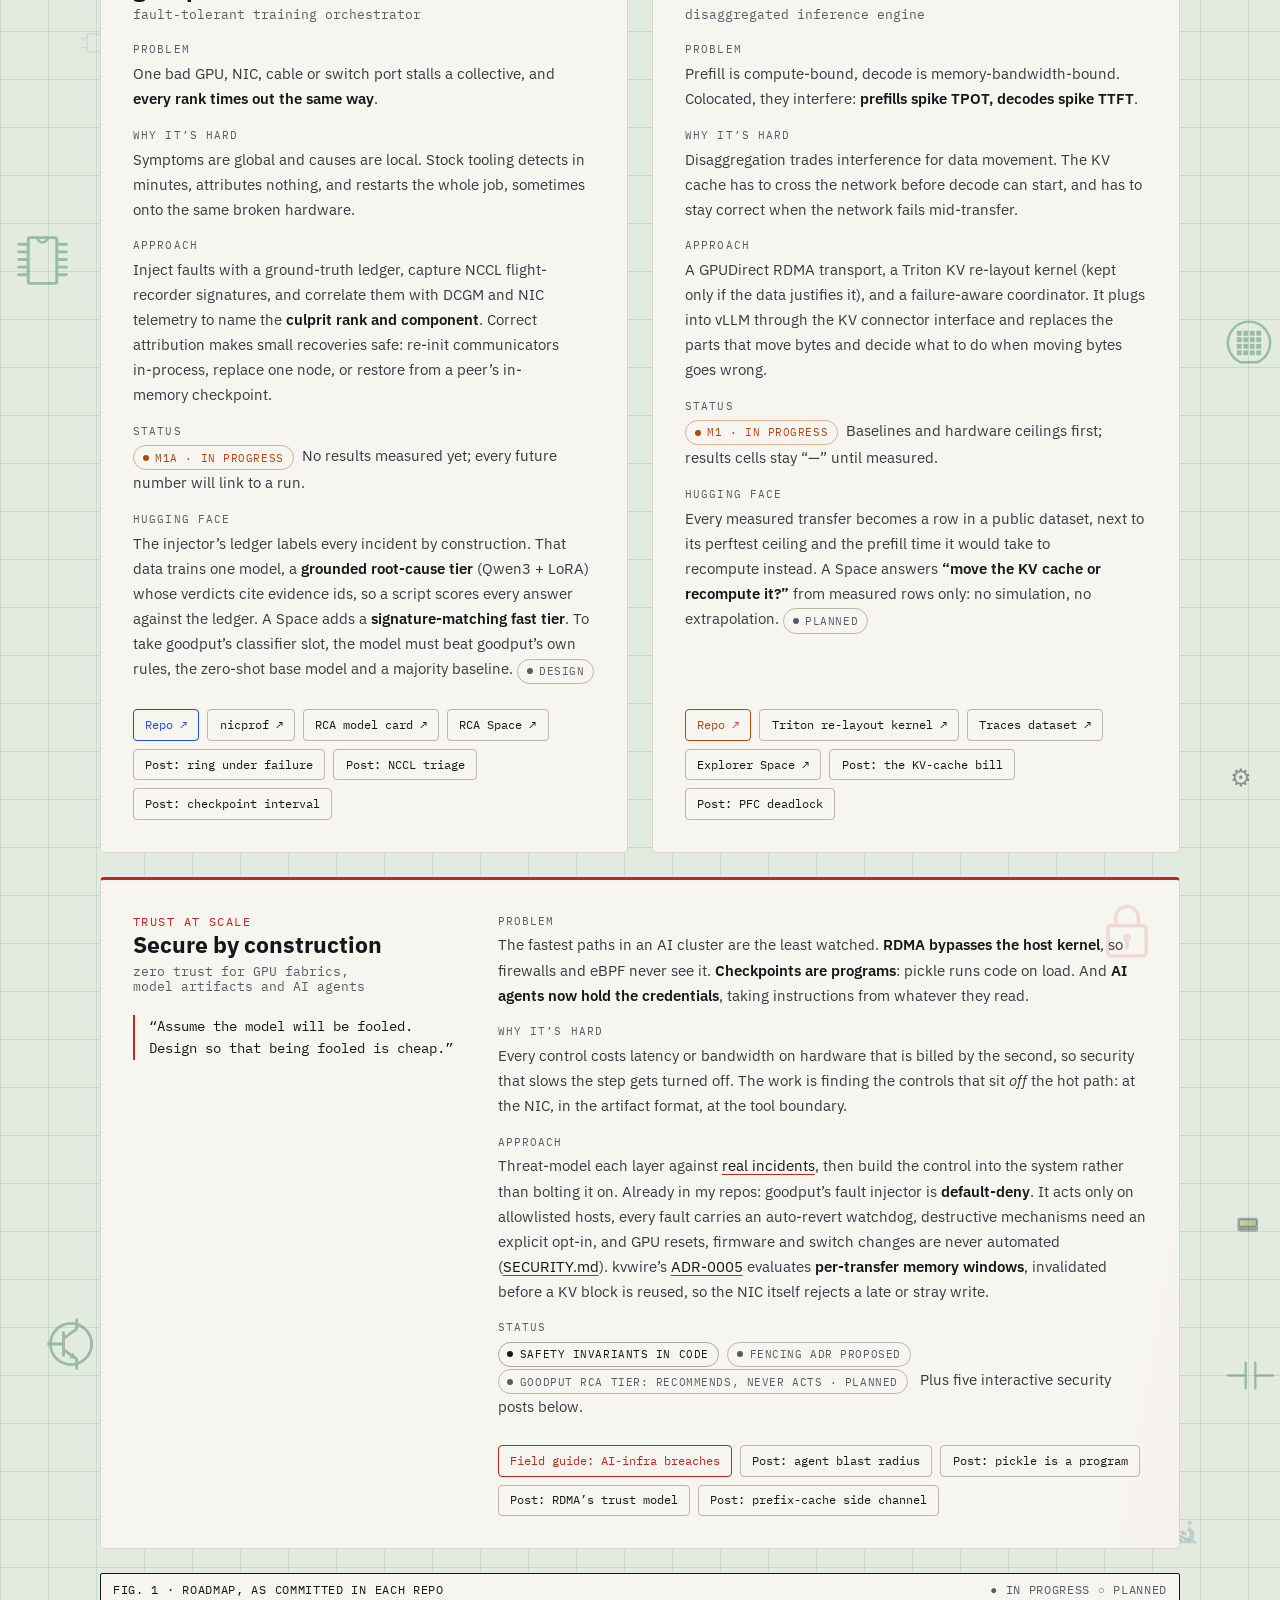
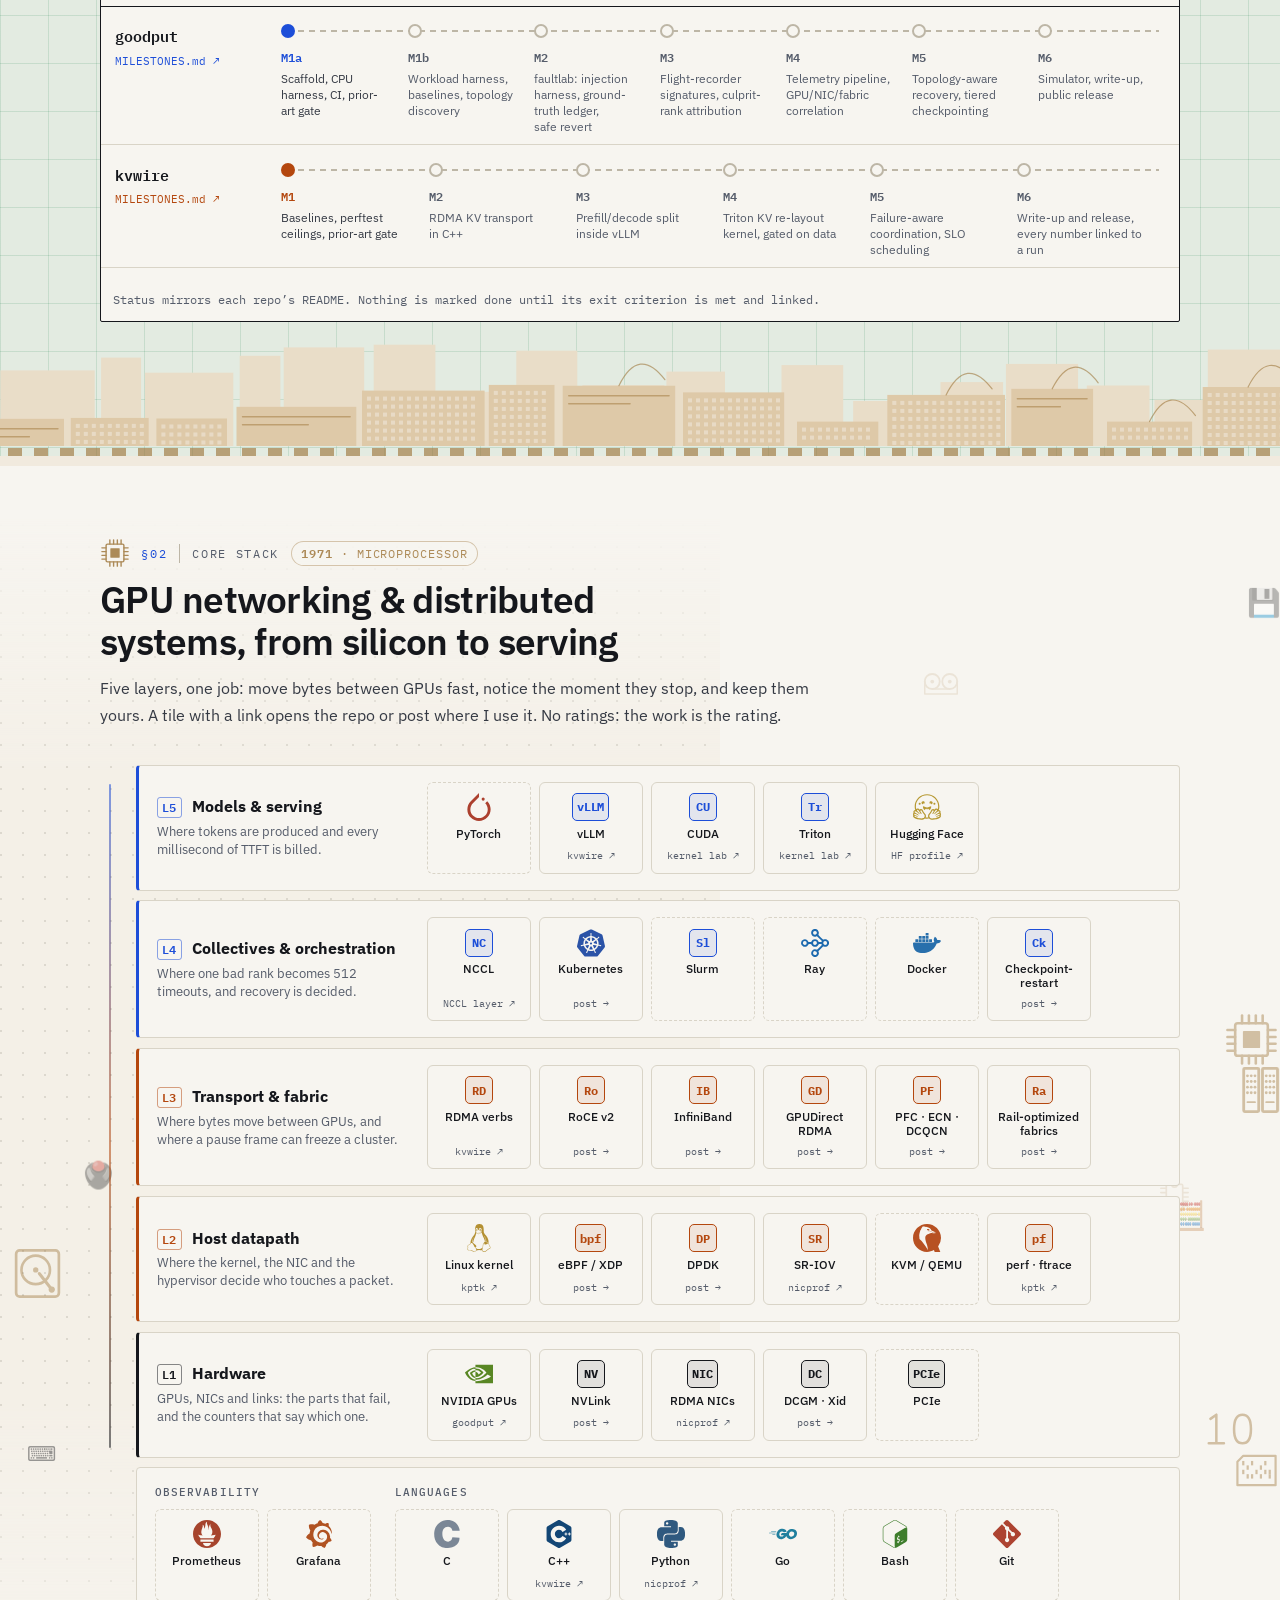
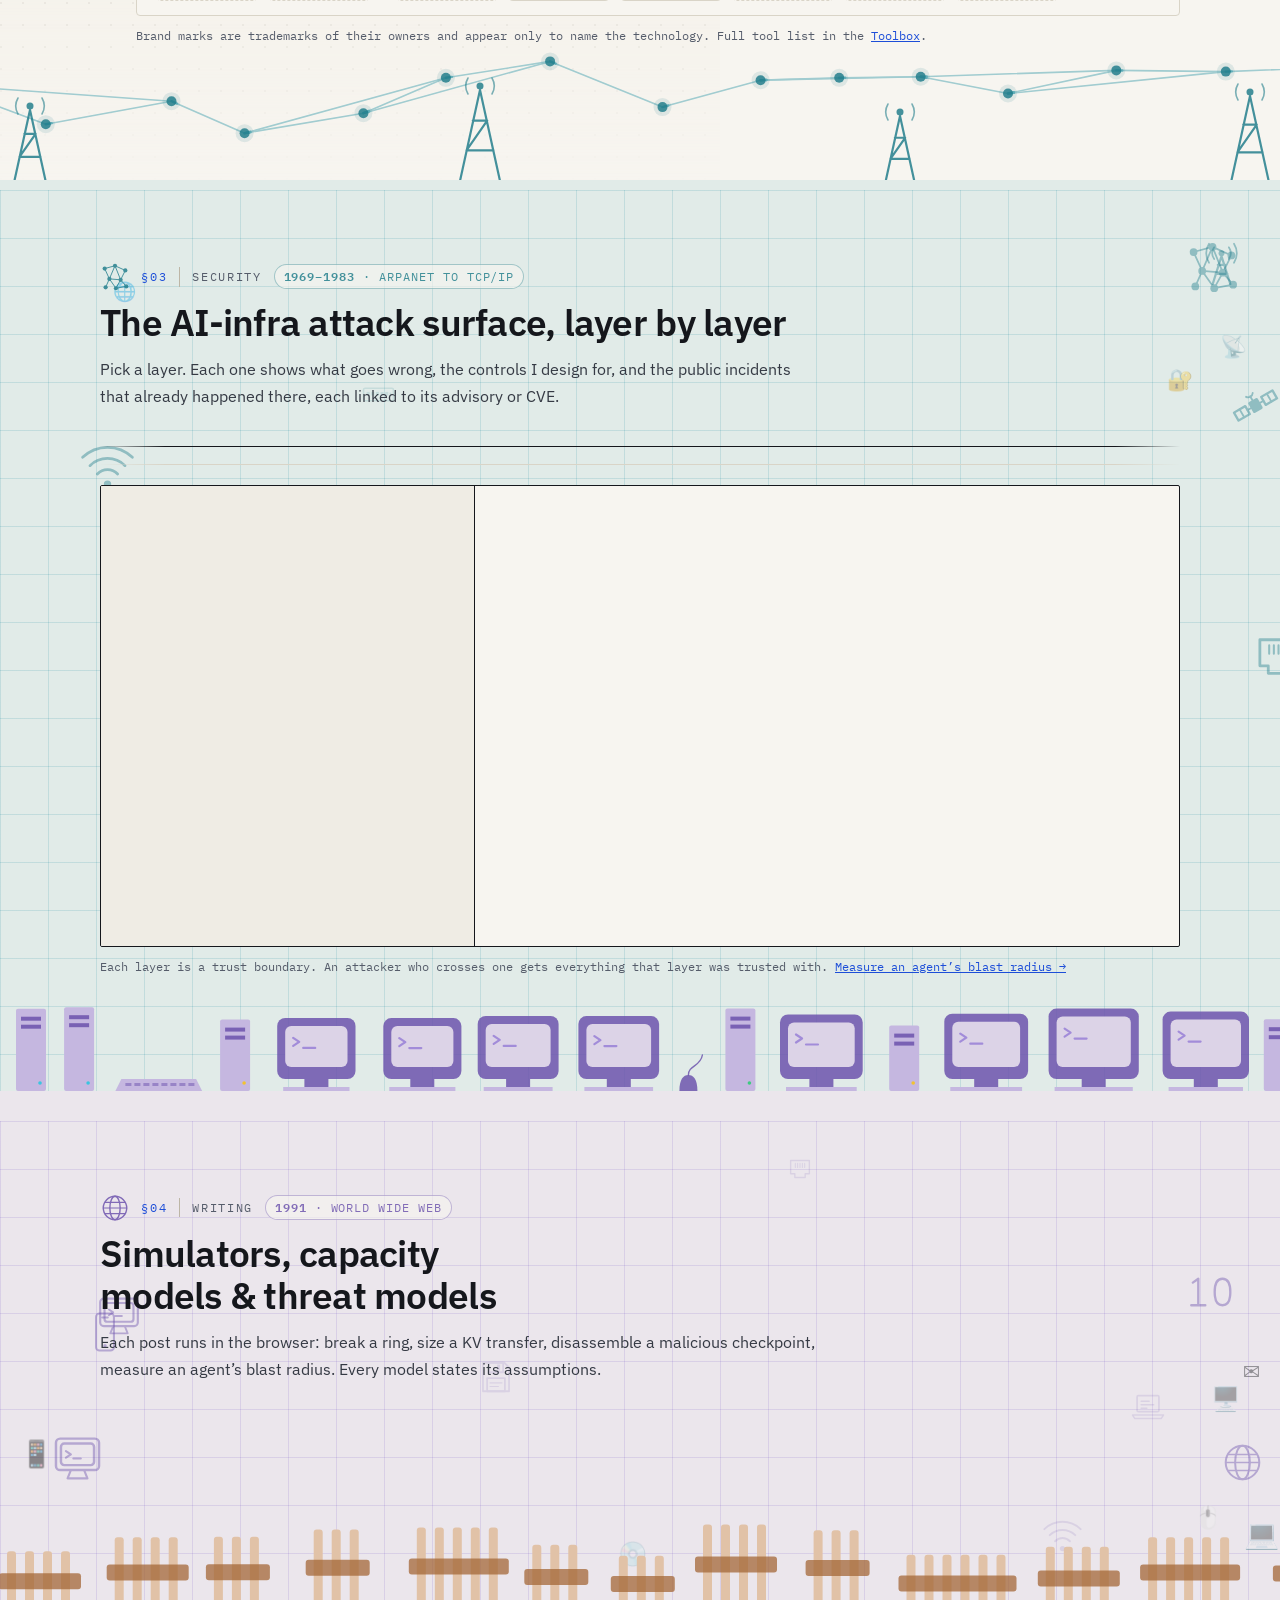
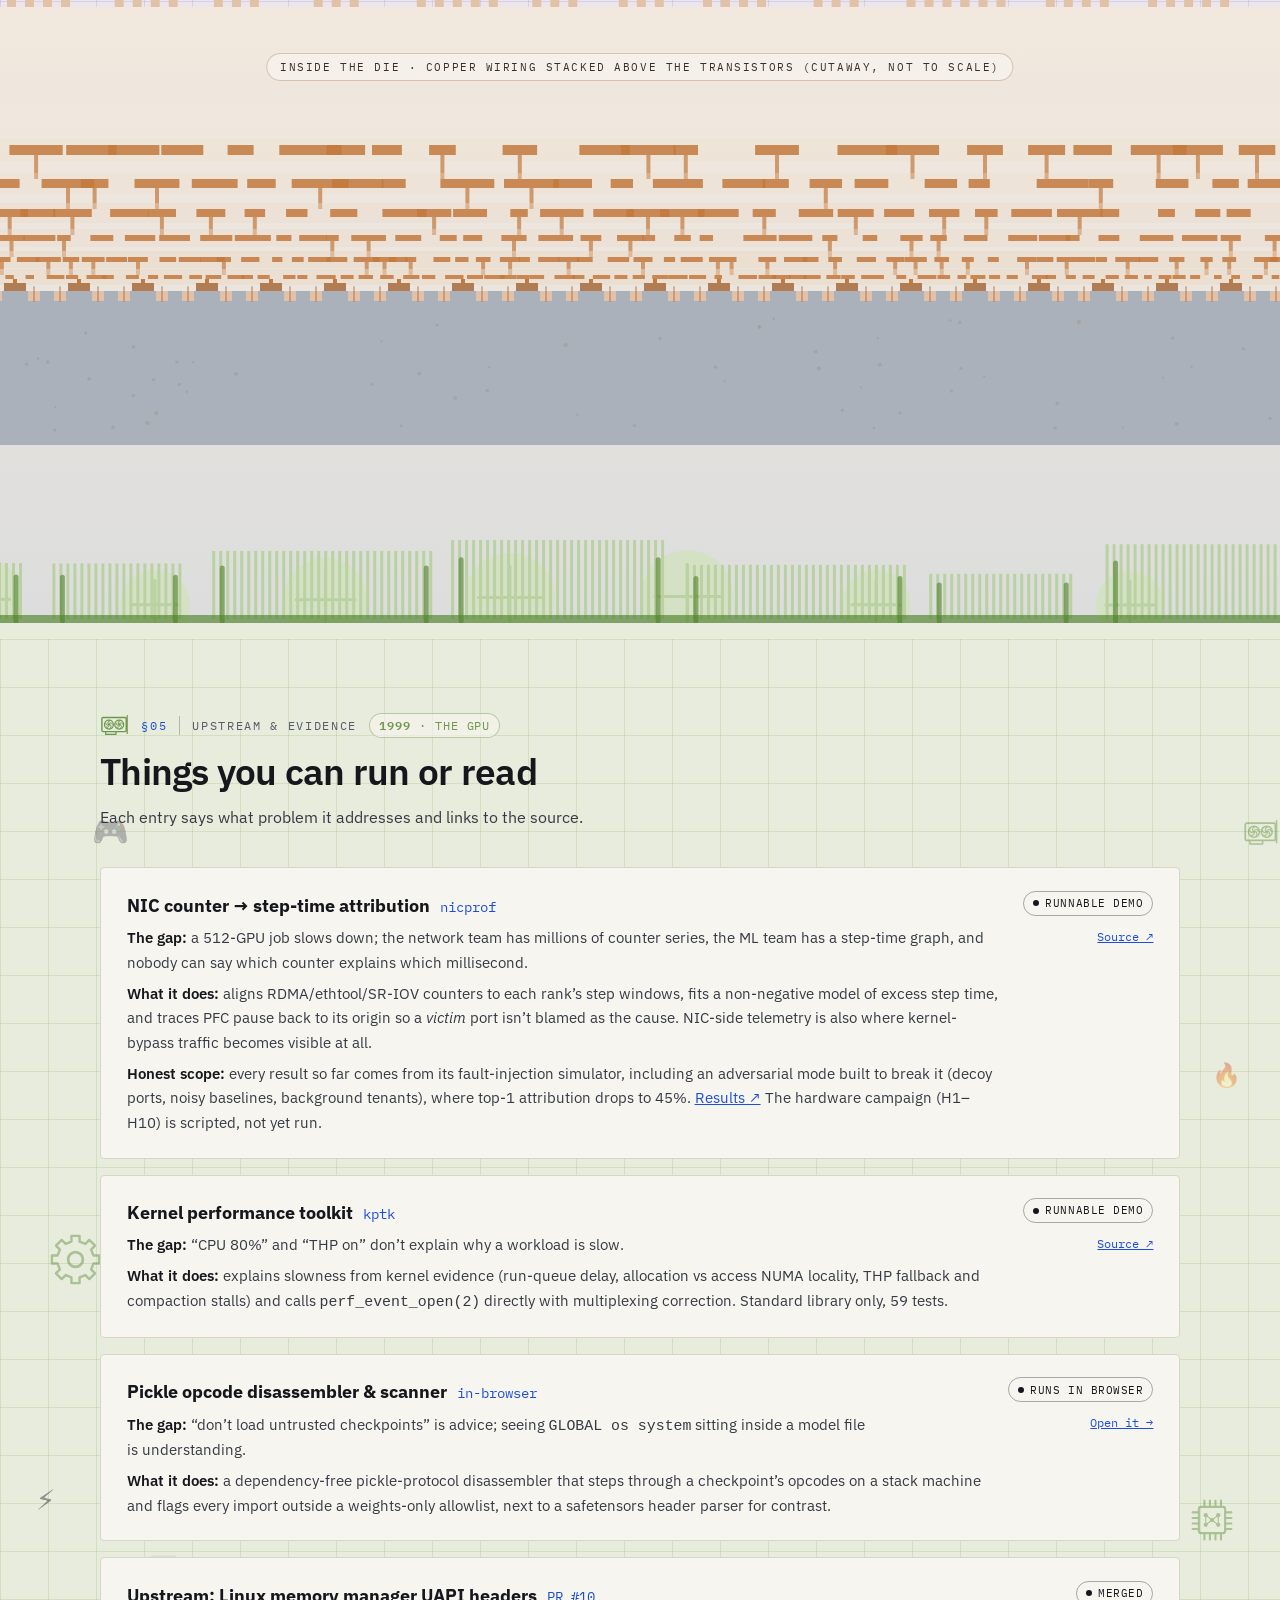
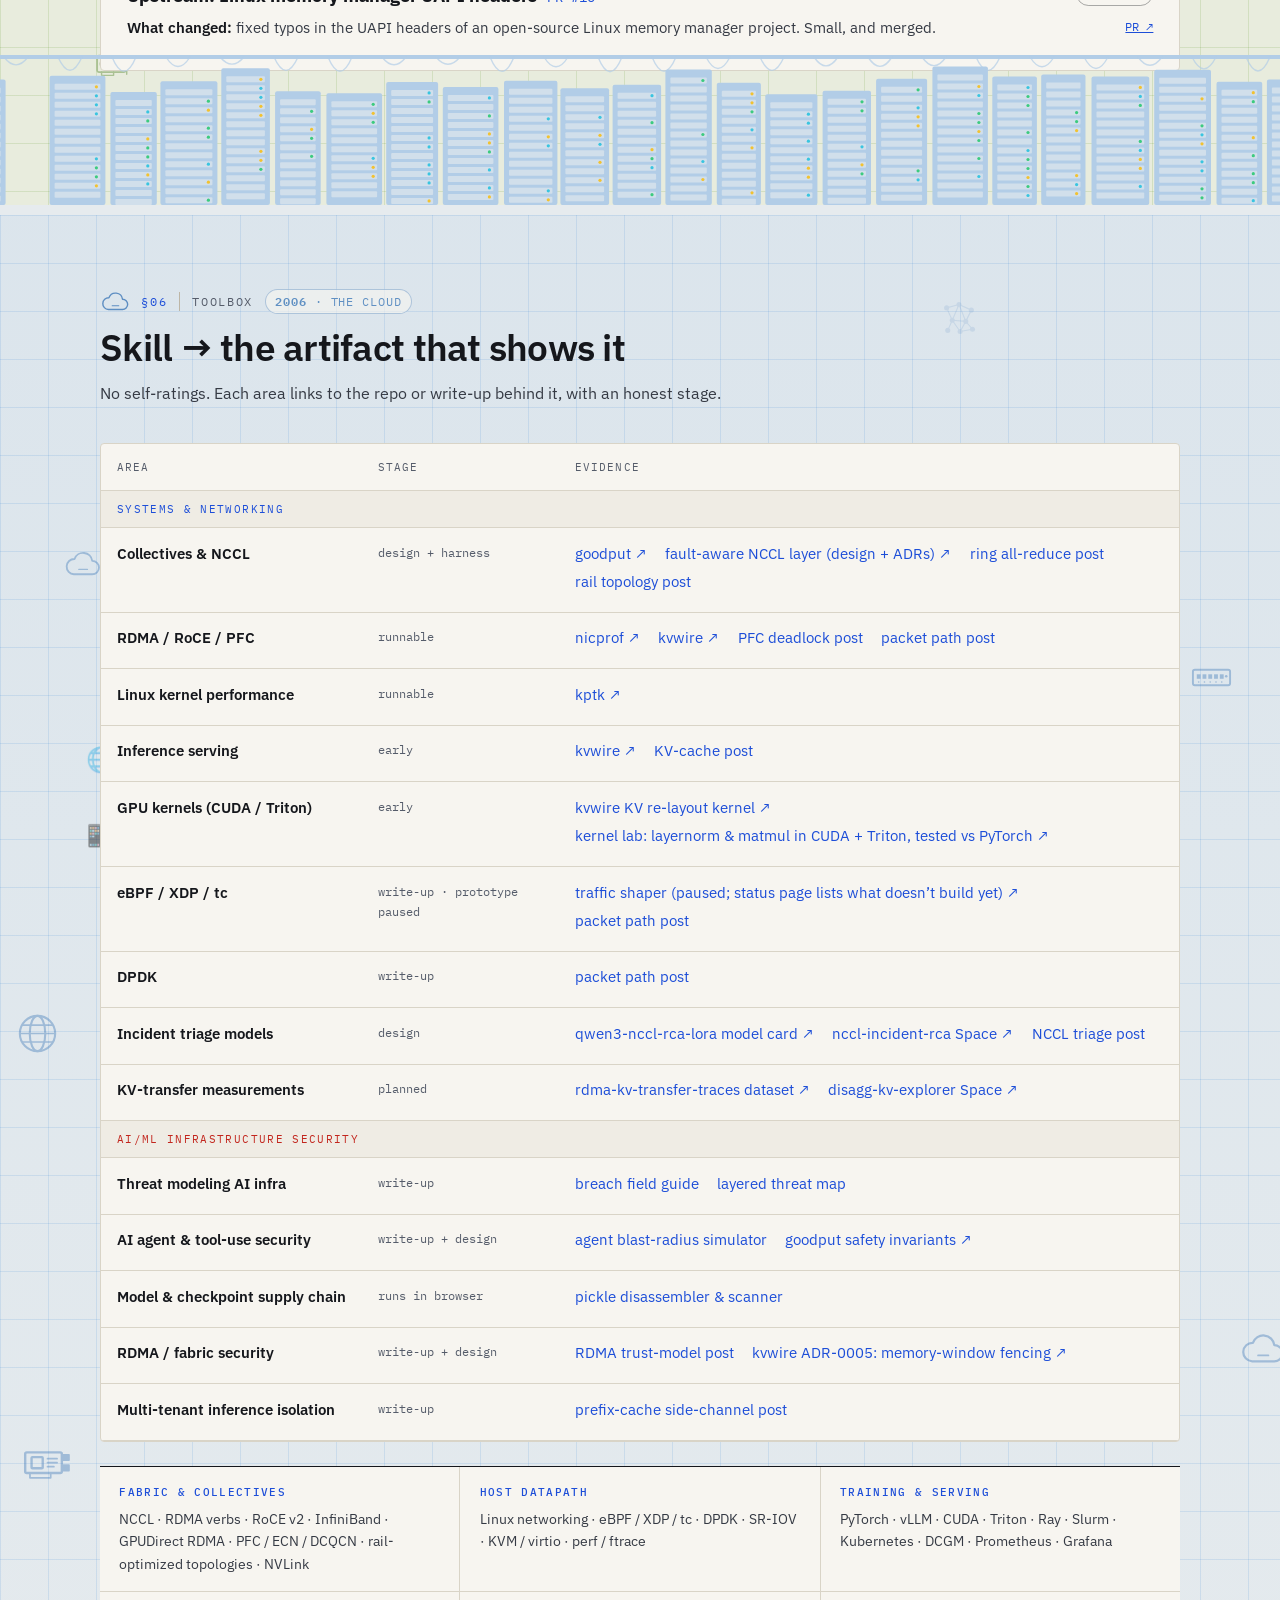
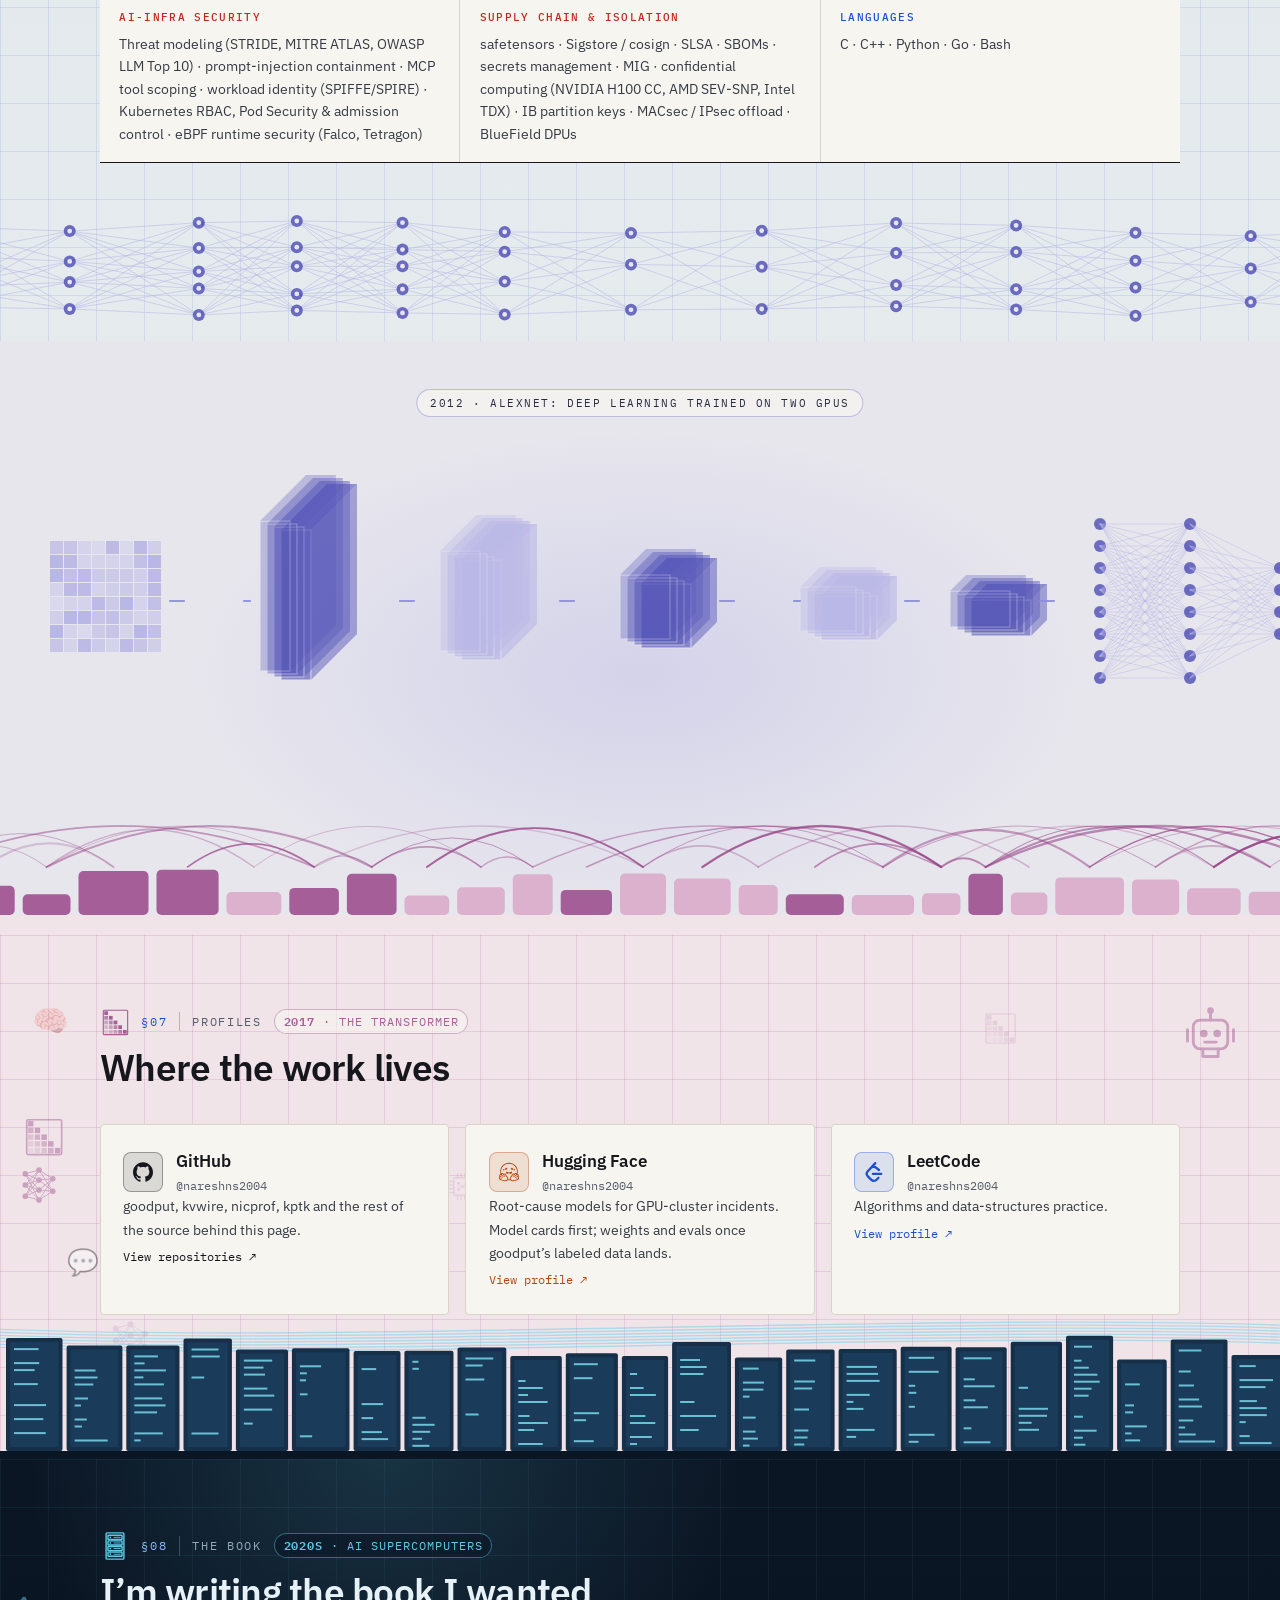
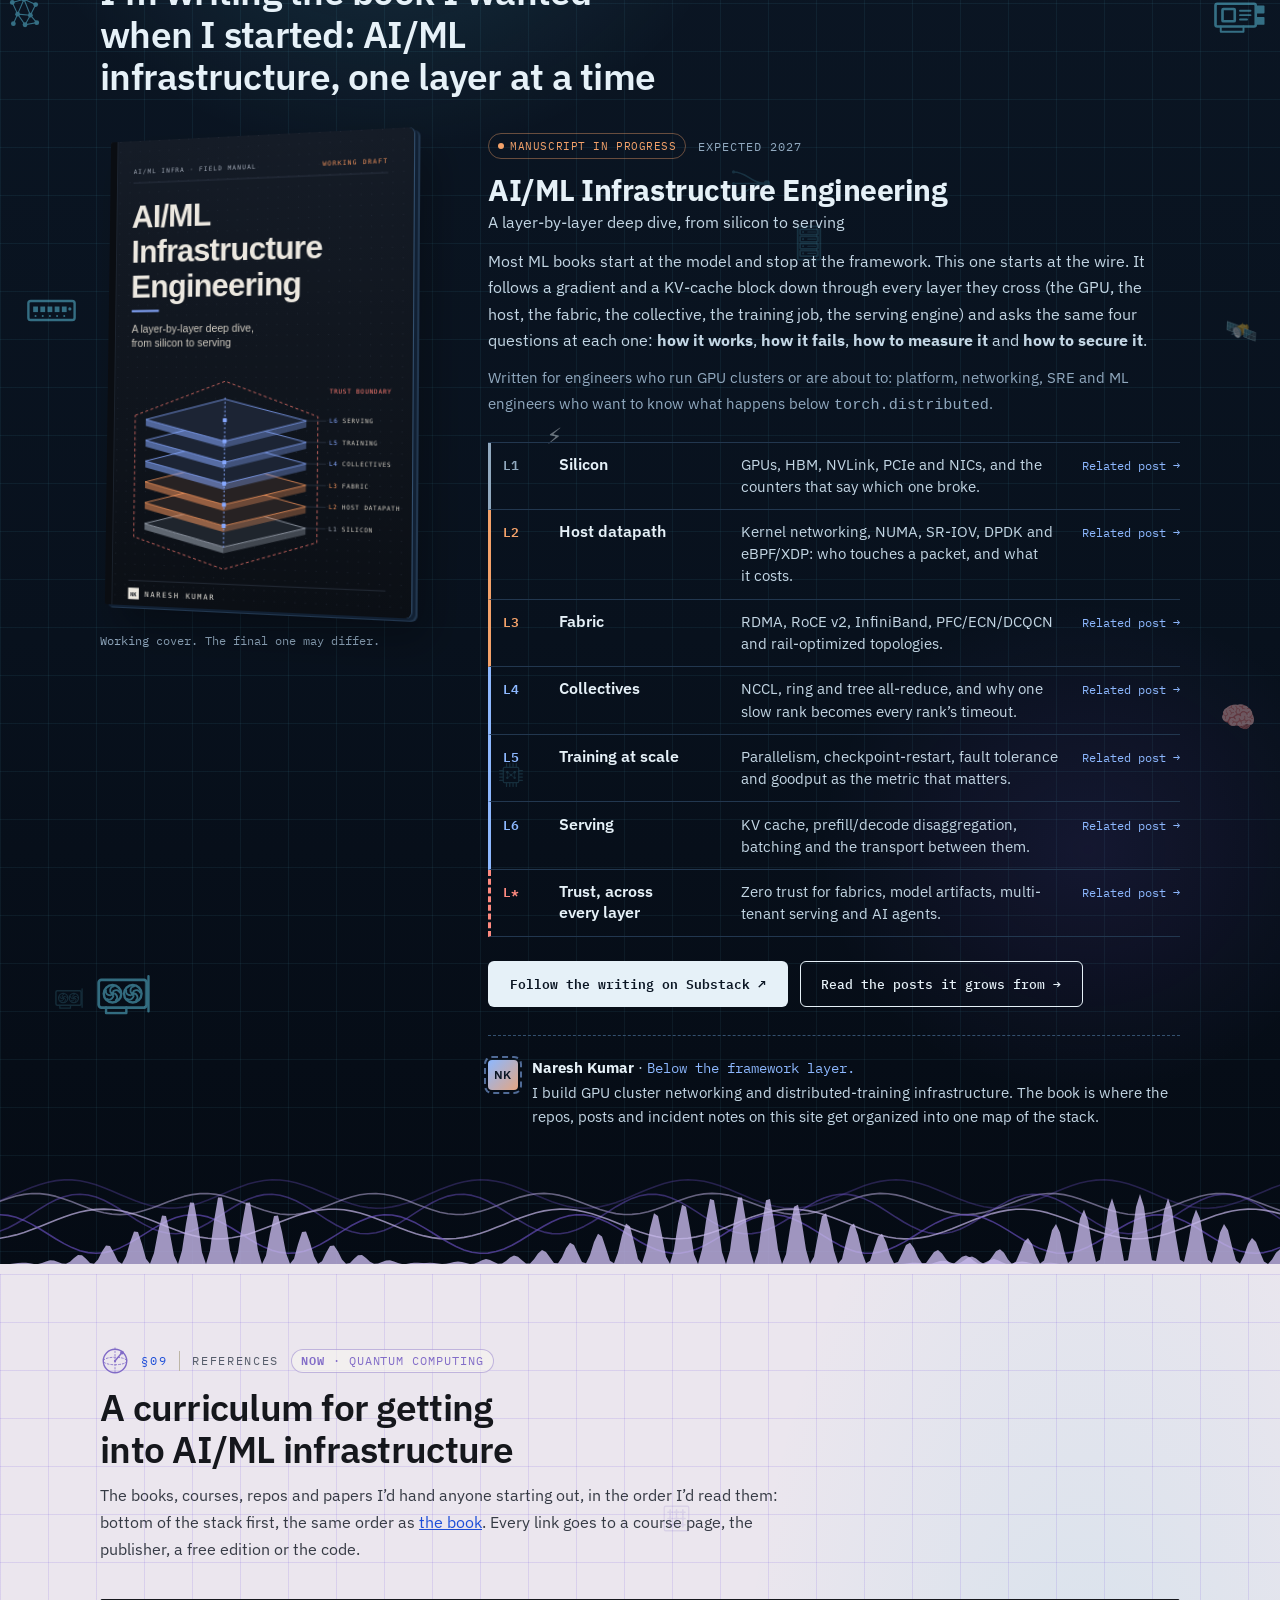
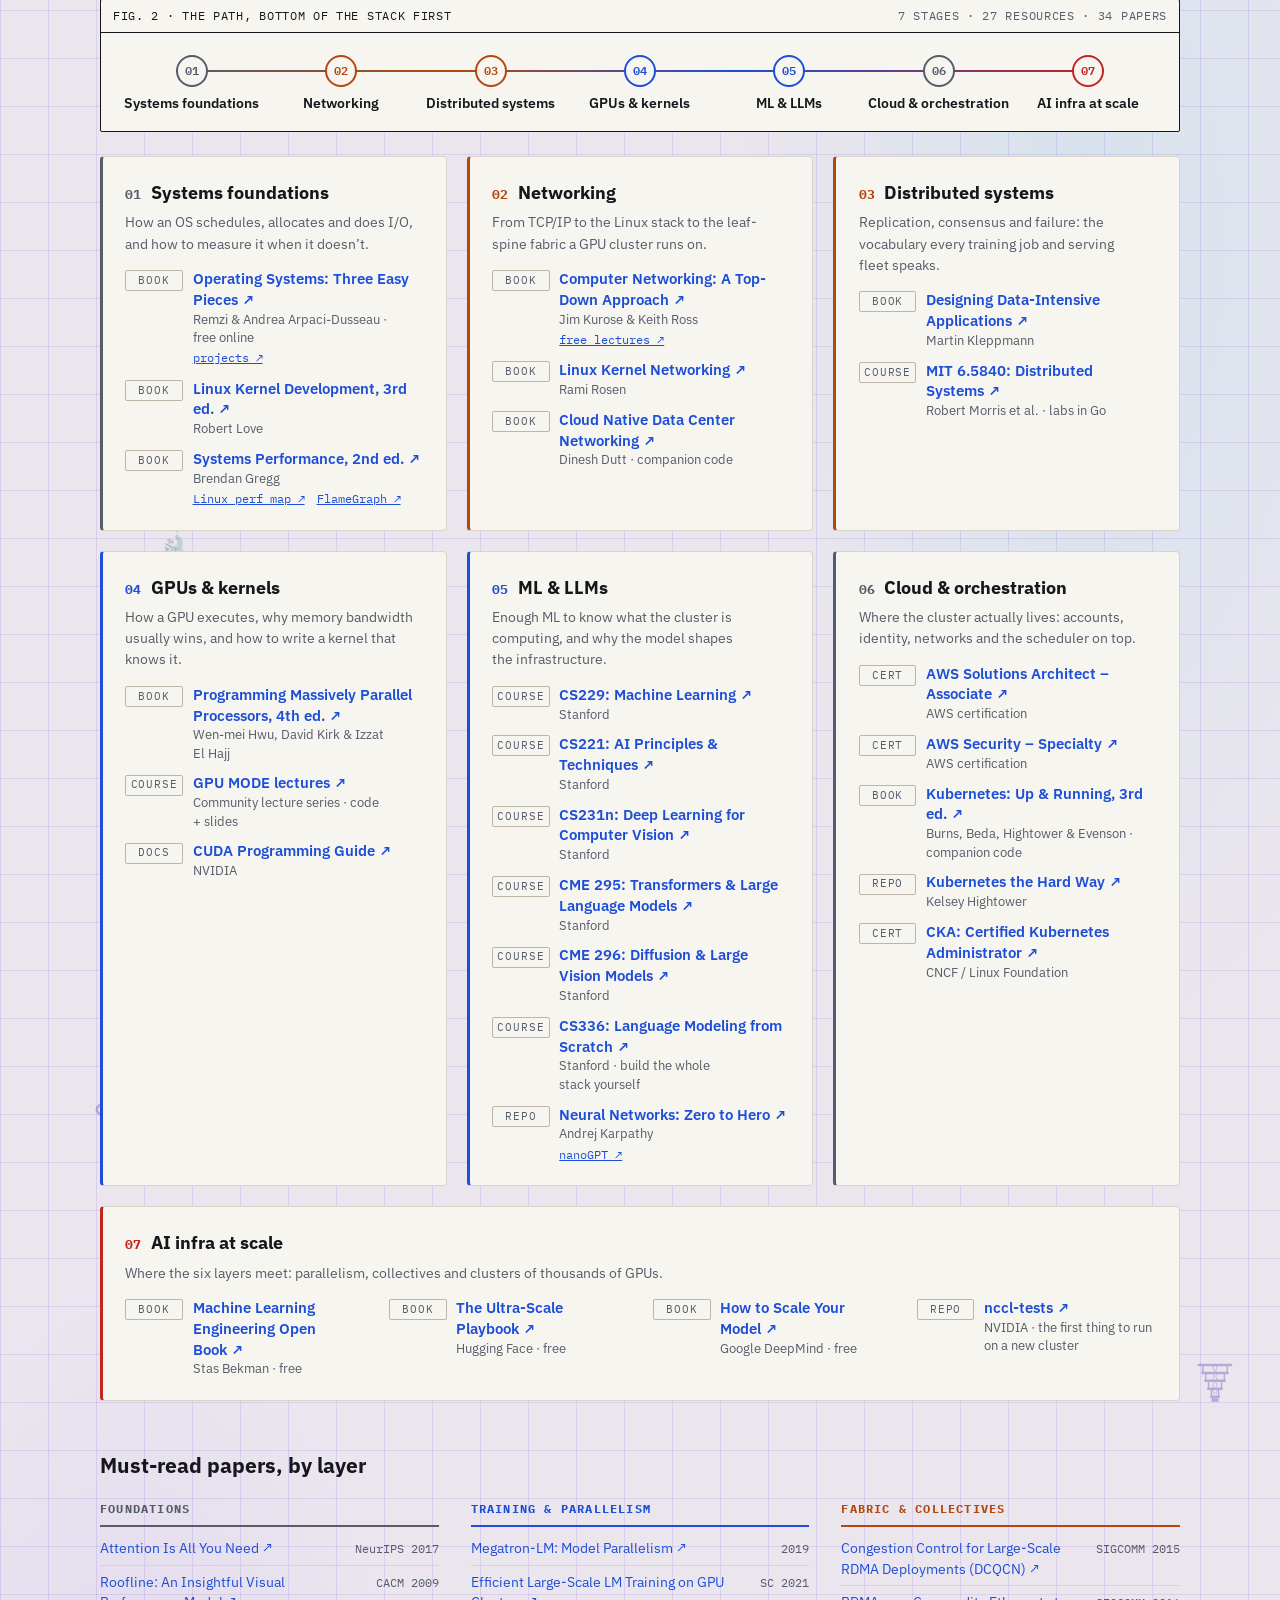
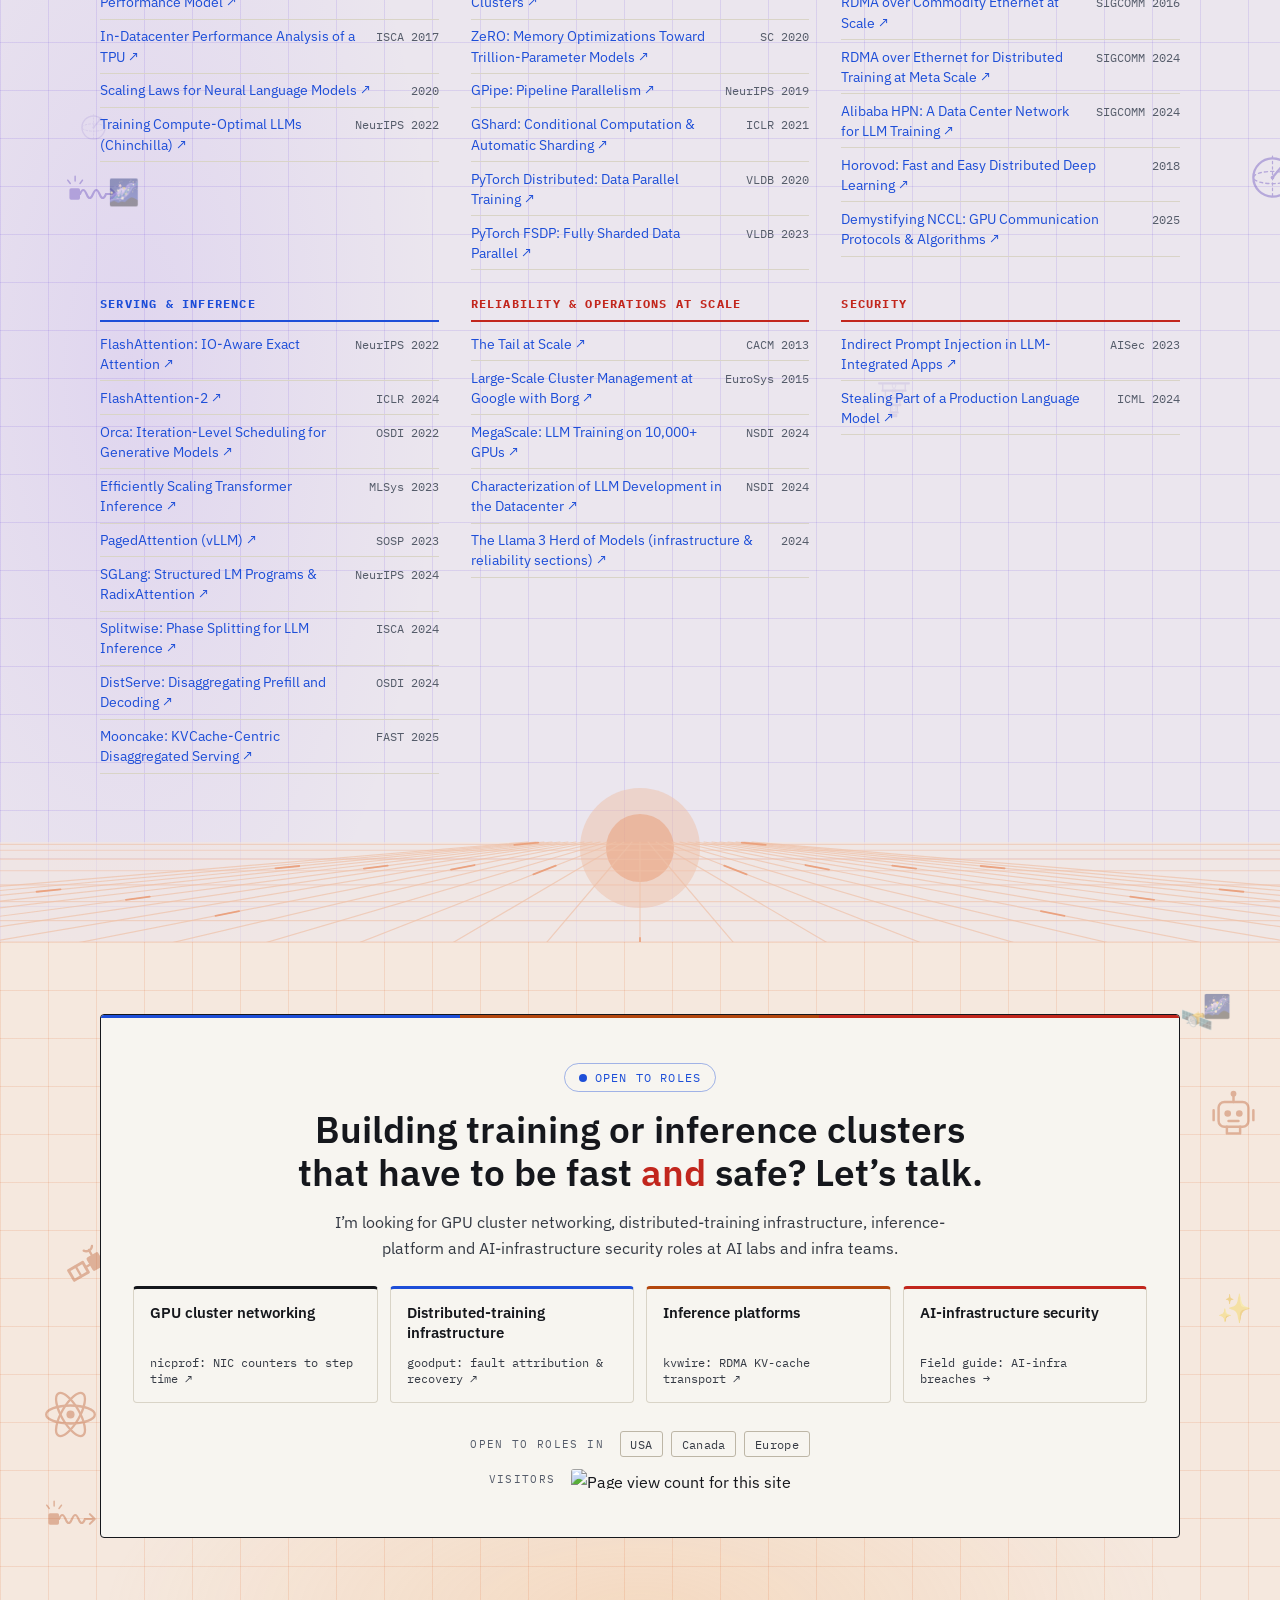
==== commit 08ed1de4: "Technology time machine replaces the wildlife theme Scrolling the homepage now travels forward throu" ====
--- a/index.html
+++ b/index.html
@@ -57,7 +57,7 @@
 <link href="https://fonts.googleapis.com/css2?family=IBM+Plex+Mono:wght@400;500;600&family=IBM+Plex+Sans:wght@400;500;600;700&display=swap" rel="stylesheet">
 <link rel="stylesheet" href="assets/css/site.css">
 <link rel="stylesheet" href="assets/css/home.css">
-<link rel="stylesheet" href="assets/css/wild.css">
+<link rel="stylesheet" href="assets/css/era.css">
 </head>
 <body>
 <a class="skip-link" href="#main">Skip to content</a>
@@ -91,7 +91,7 @@
      A. "Frontier models deserve infrastructure that can’t be stalled, slowed, or stolen."   ← live
      B. "AI infrastructure that’s fast on the wire, calm under failure, and closed to intruders."
      C. "I keep GPU clusters fast, keep them running, and keep them yours." -->
-<header class="hero" id="top" data-habitat="sky">
+<header class="hero" id="top" data-era="transistor">
   <div>
     <p class="hero-eyebrow"><strong>Naresh Kumar</strong> · Secure AI/ML infrastructure: GPU networking · distributed systems · zero trust</p>
     <h1 class="hero-title">Frontier models deserve infrastructure that can’t be <em>stalled</em>, <em class="alt">slowed</em>, or <em class="sec">stolen</em>.</h1>
@@ -163,9 +163,9 @@
 </section>
 
 <!-- THREE PROBLEMS -->
-<section class="section" id="work" data-habitat="rainforest">
-  <div class="section-head">
-    <p class="section-kicker"><span class="kicker-animal" style="-webkit-mask-image:url(assets/wildlife/tiger.svg);mask-image:url(assets/wildlife/tiger.svg)" aria-hidden="true"></span>Work<span class="habitat-tag">Amazon rainforest</span></p>
+<section class="section" id="work" data-era="ic">
+  <div class="section-head">
+    <p class="section-kicker"><span class="kicker-icon" style="-webkit-mask-image:url(assets/tech/ic-dip.svg);mask-image:url(assets/tech/ic-dip.svg)" aria-hidden="true"></span>Work<span class="era-tag"><b>1958</b> · Integrated circuit</span></p>
     <h2 class="section-title">Three problems I work on</h2>
     <p class="section-lede">AI lab infrastructure splits along three lines: keep the job running, make each GPU-hour count, and make sure nobody else gets to use either. Kernel and fabric depth is the foundation for all three.</p>
   </div>
@@ -266,9 +266,9 @@
 <!-- CORE STACK -->
 <!-- Logos: Simple Icons (CC0) sprite in assets/icons/stack.svg; technologies without one use a mono monogram.
      A tile links only to work that actually uses it (repo or post); no ratings, by design (CLAUDE.md). -->
-<section class="section" id="stack" data-habitat="savanna">
-  <div class="section-head">
-    <p class="section-kicker"><span class="kicker-animal" style="-webkit-mask-image:url(assets/wildlife/lion.svg);mask-image:url(assets/wildlife/lion.svg)" aria-hidden="true"></span>Core stack<span class="habitat-tag">African savanna</span></p>
+<section class="section" id="stack" data-era="cpu">
+  <div class="section-head">
+    <p class="section-kicker"><span class="kicker-icon" style="-webkit-mask-image:url(assets/tech/cpu.svg);mask-image:url(assets/tech/cpu.svg)" aria-hidden="true"></span>Core stack<span class="era-tag"><b>1971</b> · Microprocessor</span></p>
     <h2 class="section-title">GPU networking &amp; distributed systems, from silicon to serving</h2>
     <p class="section-lede">Five layers, one job: move bytes between GPUs fast, notice the moment they stop, and keep them yours. A tile with a link opens the repo or post where I use it. No ratings: the work is the rating.</p>
   </div>
@@ -346,9 +346,9 @@
 </section>
 
 <!-- SECURITY: THREAT MAP -->
-<section class="section" id="security" data-habitat="wetland">
-  <div class="section-head">
-    <p class="section-kicker"><span class="kicker-animal" style="-webkit-mask-image:url(assets/wildlife/crocodile.svg);mask-image:url(assets/wildlife/crocodile.svg)" aria-hidden="true"></span>Security<span class="habitat-tag">African wetland</span></p>
+<section class="section" id="security" data-era="net">
+  <div class="section-head">
+    <p class="section-kicker"><span class="kicker-icon" style="-webkit-mask-image:url(assets/tech/network.svg);mask-image:url(assets/tech/network.svg)" aria-hidden="true"></span>Security<span class="era-tag"><b>1969–1983</b> · ARPANET to TCP/IP</span></p>
     <h2 class="section-title">The AI-infra attack surface, layer by layer</h2>
     <p class="section-lede">Pick a layer. Each one shows what goes wrong, the controls I design for, and the public incidents that already happened there, each linked to its advisory or CVE.</p>
   </div>
@@ -364,9 +364,9 @@
 </section>
 
 <!-- WRITING -->
-<section class="section" id="writing" data-habitat="forest">
-  <div class="section-head">
-    <p class="section-kicker"><span class="kicker-animal" style="-webkit-mask-image:url(assets/wildlife/deer.svg);mask-image:url(assets/wildlife/deer.svg)" aria-hidden="true"></span>Writing<span class="habitat-tag">Central Asian taiga</span></p>
+<section class="section" id="writing" data-era="web">
+  <div class="section-head">
+    <p class="section-kicker"><span class="kicker-icon" style="-webkit-mask-image:url(assets/tech/globe.svg);mask-image:url(assets/tech/globe.svg)" aria-hidden="true"></span>Writing<span class="era-tag"><b>1991</b> · World Wide Web</span></p>
     <h2 class="section-title">Simulators, capacity models &amp; threat models</h2>
     <p class="section-lede">Each post runs in the browser: break a ring, size a KV transfer, disassemble a malicious checkpoint, measure an agent’s blast radius. Every model states its assumptions.</p>
   </div>
@@ -389,15 +389,15 @@
   </div>
 </section>
 
-<!-- DEEP TIME: a decorative interlude (no content): the Jurassic surface above a cutaway of fossil-bearing rock -->
-<div class="interlude" data-habitat="jurassic" aria-hidden="true"><p class="interlude-label">Deep time · the Jurassic, about 150 million years ago</p></div>
+<!-- INSIDE THE DIE: a decorative interlude (no content): FinFET skyline above a cutaway of a chip's interconnect stack -->
+<div class="interlude" data-era="die" aria-hidden="true"><p class="interlude-label">Inside the die · copper wiring stacked above the transistors (cutaway, not to scale)</p></div>
 
 <!-- UPSTREAM & EVIDENCE -->
 <!-- TODO(naresh): add upstream entries with links: vLLM PR, the cudagraph padding issue, the libbpf BTF fix.
      The previous "Achievements" (14 Mpps XDP classifier, 1.8 μs RDMA write, LFD460 top 5%) were removed: no evidence links. -->
-<section class="section" id="evidence" data-habitat="peaks">
-  <div class="section-head">
-    <p class="section-kicker"><span class="kicker-animal" style="-webkit-mask-image:url(assets/wildlife/eagle-soar.svg);mask-image:url(assets/wildlife/eagle-soar.svg)" aria-hidden="true"></span>Upstream &amp; evidence<span class="habitat-tag">Himalayan peaks</span></p>
+<section class="section" id="evidence" data-era="gpu">
+  <div class="section-head">
+    <p class="section-kicker"><span class="kicker-icon" style="-webkit-mask-image:url(assets/tech/gpu.svg);mask-image:url(assets/tech/gpu.svg)" aria-hidden="true"></span>Upstream &amp; evidence<span class="era-tag"><b>1999</b> · The GPU</span></p>
     <h2 class="section-title">Things you can run or read</h2>
     <p class="section-lede">Each entry says what problem it addresses and links to the source.</p>
   </div>
@@ -434,9 +434,9 @@
 </section>
 
 <!-- FOUNDATIONS / TOOLBOX -->
-<section class="section" id="foundations" data-habitat="lagoon">
-  <div class="section-head">
-    <p class="section-kicker"><span class="kicker-animal" style="-webkit-mask-image:url(assets/wildlife/sea-turtle.svg);mask-image:url(assets/wildlife/sea-turtle.svg)" aria-hidden="true"></span>Toolbox<span class="habitat-tag">Coral lagoon</span></p>
+<section class="section" id="foundations" data-era="cloud">
+  <div class="section-head">
+    <p class="section-kicker"><span class="kicker-icon" style="-webkit-mask-image:url(assets/tech/cloud.svg);mask-image:url(assets/tech/cloud.svg)" aria-hidden="true"></span>Toolbox<span class="era-tag"><b>2006</b> · The cloud</span></p>
     <h2 class="section-title">Skill → the artifact that shows it</h2>
     <p class="section-lede">No self-ratings. Each area links to the repo or write-up behind it, with an honest stage.</p>
   </div>
@@ -506,13 +506,13 @@
   </div>
 </section>
 
-<!-- ICE AGE: a decorative interlude (no content): Pleistocene megafauna above the permafrost -->
-<div class="interlude" data-habitat="iceage" aria-hidden="true"><p class="interlude-label">Ice Age · the last glacial maximum, about 20,000 years ago</p></div>
+<!-- 2012: a decorative interlude (no content): a convolutional network, image → feature maps → dense layers -->
+<div class="interlude" data-era="deep" aria-hidden="true"><p class="interlude-label">2012 · AlexNet: deep learning trained on two GPUs</p></div>
 
 <!-- PROFILES -->
-<section class="section" id="profiles" data-habitat="tundra">
-  <div class="section-head">
-    <p class="section-kicker"><span class="kicker-animal" style="-webkit-mask-image:url(assets/wildlife/polar-bear.svg);mask-image:url(assets/wildlife/polar-bear.svg)" aria-hidden="true"></span>Profiles<span class="habitat-tag">Polar ice</span></p>
+<section class="section" id="profiles" data-era="transformer">
+  <div class="section-head">
+    <p class="section-kicker"><span class="kicker-icon" style="-webkit-mask-image:url(assets/tech/attention.svg);mask-image:url(assets/tech/attention.svg)" aria-hidden="true"></span>Profiles<span class="era-tag"><b>2017</b> · The Transformer</span></p>
     <h2 class="section-title">Where the work lives</h2>
   </div>
 
@@ -539,9 +539,9 @@
 <!-- TODO(naresh): confirm the working title, subtitle, part outline and "expected 2027" (from "about a year away", Nov 2026).
      Cover is assets/book/cover.svg (generated, datasheet palette); swap in the publisher's cover when there is one.
      When a pre-order page or mailing list exists, point the primary button at it. -->
-<section class="section" id="book" data-habitat="abyss">
-  <div class="section-head">
-    <p class="section-kicker"><span class="kicker-animal" style="-webkit-mask-image:url(assets/wildlife/octopus.svg);mask-image:url(assets/wildlife/octopus.svg)" aria-hidden="true"></span>The book<span class="habitat-tag">Deep sea</span></p>
+<section class="section" id="book" data-era="cluster">
+  <div class="section-head">
+    <p class="section-kicker"><span class="kicker-icon" style="-webkit-mask-image:url(assets/tech/server-rack.svg);mask-image:url(assets/tech/server-rack.svg)" aria-hidden="true"></span>The book<span class="era-tag"><b>2020s</b> · AI supercomputers</span></p>
     <h2 class="section-title">I’m writing the book I wanted when I started: AI/ML infrastructure, one layer at a time</h2>
   </div>
 
@@ -595,9 +595,9 @@
      publisher blocks scripts) on 25 Nov 2026. The "Start here" sites (abiaryan.com, huyenchip.com) and the "Find more papers"
      block were removed on 26 Nov 2026 at Naresh's request; don't re-add them.
      TODO(naresh): prune or add; keep each entry to a public course page, publisher page, free edition or companion repo. -->
-<section class="section" id="references" data-habitat="aviary">
-  <div class="section-head">
-    <p class="section-kicker"><span class="kicker-animal" style="-webkit-mask-image:url(assets/wildlife/toucan.svg);mask-image:url(assets/wildlife/toucan.svg)" aria-hidden="true"></span>References<span class="habitat-tag">Cloud forest</span></p>
+<section class="section" id="references" data-era="quantum">
+  <div class="section-head">
+    <p class="section-kicker"><span class="kicker-icon" style="-webkit-mask-image:url(assets/tech/qubit.svg);mask-image:url(assets/tech/qubit.svg)" aria-hidden="true"></span>References<span class="era-tag"><b>Now</b> · Quantum computing</span></p>
     <h2 class="section-title">A curriculum for getting into AI/ML infrastructure</h2>
     <p class="section-lede">The books, courses, repos and papers I’d hand anyone starting out, in the order I’d read them: bottom of the stack first, the same order as <a href="#book">the book</a>. Every link goes to a course page, the publisher, a free edition or the code.</p>
   </div>
@@ -742,7 +742,7 @@
 </section>
 
 <!-- CONTACT -->
-<section class="section" id="contact" data-habitat="sunset">
+<section class="section" id="contact" data-era="next">
   <div class="card contact reveal">
     <span class="contact-badge"><span class="status-dot"></span>Open to roles</span>
     <h2>Building training or inference clusters that have to be fast <em>and</em> safe? Let’s talk.</h2>
@@ -776,9 +776,9 @@
   </div>
   <span>© Naresh Kumar · author of <a href="#book"><cite>AI/ML Infrastructure Engineering</cite></a> (in progress) · press <kbd>⌘K</kbd> to jump</span>
   <div class="footer-links">
-    <a href="#top">Back to top <span aria-hidden="true">🐾</span></a>
-  </div>
-  <p class="art-credit">Animal silhouettes from <a href="https://game-icons.net" target="_blank" rel="noopener">game-icons.net</a> (CC BY 3.0: Delapouite, Lorc, Caro Asercion, Cathelineau) and <a href="https://github.com/googlefonts/noto-emoji" target="_blank" rel="noopener">Noto Emoji</a> (Apache 2.0). <a href="assets/wildlife/CREDITS.md">Credits</a></p>
+    <a href="#top">Back to top <span aria-hidden="true">⏫</span></a>
+  </div>
+  <p class="art-credit">Technology icons and illustrations drawn for this site. <a href="assets/tech/CREDITS.md">Credits</a></p>
 </footer>
 
 <script src="assets/js/data.js"></script>
@@ -786,6 +786,6 @@
 <script src="assets/js/site.js"></script>
 <script src="assets/js/hero.js"></script>
 <script src="assets/js/threatmap.js"></script>
-<script src="assets/js/nature.js"></script>
+<script src="assets/js/era.js"></script>
 </body>
 </html>
--- a/assets/css/site.css
+++ b/assets/css/site.css
@@ -272,67 +272,47 @@
 .reveal.visible:nth-child(4) { transition-delay: 0.18s; } .reveal.visible:nth-child(5) { transition-delay: 0.24s; }
 .no-js .reveal { opacity: 1; transform: none; }
 
-/* ─── WILDLIFE (Nov 2026): shared bits; the habitats themselves live in home + wild.css ─── */
-.brand-mark {
-  border-radius: 2px 60% 2px 60%;                /* a leaf */
-  background: linear-gradient(135deg, #2E8B57, #12A3A8 55%, #C98A2B); background-size: 200% 200%;
-}
-/* a hummingbird flies along the scroll-progress bar */
+/* ─── TECHNOLOGY (Nov 2026): shared bits; the era bands themselves live in era.css (homepage only) ─── */
+.brand-mark {                                     /* a chip: pins drawn by a dashed outline */
+  border-radius: 4px; outline: 2px dashed color-mix(in srgb, var(--signal) 55%, transparent); outline-offset: 2px;
+}
+/* a chip rides along the scroll-progress bar */
 .nav-prowler {
-  position: absolute; bottom: 0; left: calc(var(--progress, 0) * (100% - 26px)); width: 26px; height: 18px;
-  background: var(--signal); pointer-events: none;
-  -webkit-mask: url(../wildlife/hummingbird.svg) center / contain no-repeat; mask: url(../wildlife/hummingbird.svg) center / contain no-repeat;
-}
-/* footer: grass, and a slow parade of animals walking across it */
+  position: absolute; bottom: -7px; left: calc(var(--progress, 0) * (100% - 16px)); width: 16px; height: 16px;
+  background: var(--signal); pointer-events: none; filter: drop-shadow(0 0 4px color-mix(in srgb, var(--signal) 60%, transparent));
+  -webkit-mask: url(../tech/cpu.svg) center / contain no-repeat; mask: url(../tech/cpu.svg) center / contain no-repeat;
+}
+/* footer: a circuit trace along the top edge (no-JS fallback for the timeline) */
 .footer { position: relative; border-top: 0; }
 .footer::before {
-  content: ''; position: absolute; left: 0; right: 0; top: -2px; height: 12px; background: color-mix(in srgb, #2E8B57 55%, var(--paper));
-  -webkit-mask: url(../wildlife/grass.svg) left bottom / 46px 12px repeat-x; mask: url(../wildlife/grass.svg) left bottom / 46px 12px repeat-x;
-}
-.footer::after {
-  --m: url(../wildlife/elephant.svg), url(../wildlife/elephant.svg), url(../wildlife/camel.svg), url(../wildlife/deer.svg), url(../wildlife/bison.svg), url(../wildlife/kangaroo.svg);
-  content: ''; position: absolute; top: -50px; left: 0; width: 470px; height: 50px; pointer-events: none;
-  background: color-mix(in srgb, #4E7A3A 70%, var(--paper)); opacity: 0.8;
-  -webkit-mask-image: var(--m); mask-image: var(--m);
-  -webkit-mask-position: 0 100%, 72px 100%, 130px 100%, 214px 100%, 290px 100%, 390px 100%; mask-position: 0 100%, 72px 100%, 130px 100%, 214px 100%, 290px 100%, 390px 100%;
-  -webkit-mask-size: 64px 50px, 40px 30px, 70px 50px, 62px 46px, 80px 46px, 58px 46px; mask-size: 64px 50px, 40px 30px, 70px 50px, 62px 46px, 80px 46px, 58px 46px;
-  -webkit-mask-repeat: no-repeat; mask-repeat: no-repeat;
-  animation: parade 90s linear infinite;
+  content: ''; position: absolute; left: 0; right: 0; top: -1px; height: 2px;
+  background: linear-gradient(90deg, var(--signal), var(--copper), var(--signal)) 0 0 / 200% 100%; opacity: 0.6;
 }
 .art-credit { flex-basis: 100%; font-size: 0.68rem; color: var(--text-dim); }
 .art-credit a { color: inherit; }
-.paw-row { max-width: var(--max); margin: 4rem auto -3.5rem; padding: 0 1.25rem; display: flex; justify-content: space-between; pointer-events: none; }
-.paw-row i { width: 15px; height: 15px; background: color-mix(in srgb, #8A6A3E 70%, var(--paper)); opacity: 0; transform: translateY(var(--y)) rotate(90deg);
-  -webkit-mask: url(../wildlife/paw-cat.svg) center / contain no-repeat; mask: url(../wildlife/paw-cat.svg) center / contain no-repeat;
-  animation: pawrow 14s linear infinite; animation-delay: calc(var(--i) * 0.35s); }
-@keyframes pawrow { 0% { opacity: 0; } 3% { opacity: 0.6; } 50% { opacity: 0.35; } 80%, 100% { opacity: 0; } }
-/* the procession: sky, land and deep-sea lanes marching left to right in an endless loop */
-.procession { margin-top: 5rem; pointer-events: none; }
-.lane { position: relative; overflow: hidden; }
-.lane-sky { height: 70px; --c: color-mix(in srgb, #5A73A0 72%, var(--ink)); }
-.lane-land { height: 92px; --c: color-mix(in srgb, #6F8A3E 78%, var(--ink)); }
-.lane-land::after { content: ''; position: absolute; left: 0; right: 0; bottom: 0; height: 12px; background: color-mix(in srgb, #2E8B57 55%, var(--paper));
-  -webkit-mask: url(../wildlife/grass.svg) left bottom / 46px 12px repeat-x; mask: url(../wildlife/grass.svg) left bottom / 46px 12px repeat-x; }
-.lane-sea { height: 78px; --c: #8FD3E8; background: linear-gradient(180deg, #1C5D8A, #0C2240 70%, #071830); }
-.lane-sea::before { content: ''; position: absolute; inset: 0 0 auto; height: 3px; background: linear-gradient(90deg, transparent, rgba(160, 220, 255, 0.5), transparent); }
-.track { position: absolute; left: 0; bottom: 6px; display: flex; align-items: flex-end; width: max-content; animation: march var(--t, 120s) linear infinite; }
-.lane-sea .track { bottom: 12px; }
-.pa { display: block; flex: none; background-color: var(--c);
-  -webkit-mask-position: center bottom; mask-position: center bottom; -webkit-mask-size: contain; mask-size: contain; -webkit-mask-repeat: no-repeat; mask-repeat: no-repeat; }
-.pa.flip { transform: scaleX(-1); }
-.pa.coated { background-size: 24px 24px; }
-.pa.art { background-color: transparent; background-position: center bottom; background-size: contain; background-repeat: no-repeat; }
-@keyframes march { from { transform: translateX(-50%); } to { transform: translateX(0); } }
+/* the timeline rail: computing history scrolling forward in time, above every footer */
+.timeline-rail { position: relative; margin-top: 5rem; padding: 0.5rem 0 1.1rem; overflow: hidden; pointer-events: none;
+  -webkit-mask-image: linear-gradient(90deg, transparent, #000 6%, #000 94%, transparent); mask-image: linear-gradient(90deg, transparent, #000 6%, #000 94%, transparent); }
+.timeline-rail .track { display: flex; width: max-content; animation: march 160s linear infinite; }
+.tl { flex: none; width: 132px; display: grid; justify-items: center; gap: 0.15rem; position: relative; font-family: var(--font-mono); }
+.tl i { width: 34px; height: 34px; margin-bottom: 16px; background: var(--graphite); opacity: 0.85;
+  -webkit-mask: center / contain no-repeat; mask: center / contain no-repeat; }
+.tl b { font-size: 0.78rem; font-weight: 600; color: var(--copper); }
+.tl em { font-style: normal; font-size: 0.62rem; letter-spacing: 0.06em; text-transform: uppercase; color: var(--text-dim); text-align: center; line-height: 1.25; max-width: 120px; }
+.tl::after { content: ''; position: absolute; top: 38px; left: 50%; width: 7px; height: 7px; margin-left: -3.5px; border-radius: 50%;
+  background: var(--paper); border: 2px solid var(--copper); z-index: 1; }
+.timeline-rail .bus { position: absolute; left: 0; right: 0; top: calc(0.5rem + 42.5px); height: 2px; z-index: 0;
+  background: linear-gradient(90deg, transparent 0 40%, var(--signal) 48% 52%, transparent 60%) 0 0 / 600px 100% repeat-x, var(--rule-strong);
+  animation: bus 4s linear infinite; }
+.timeline-rail .track { position: relative; z-index: 1; }
+@keyframes march { from { transform: translateX(0); } to { transform: translateX(-50%); } }
+@keyframes bus { to { background-position: 600px 0, 0 0; } }
 .footer.has-procession { margin-top: 0; }
-.footer.has-procession::before, .footer.has-procession::after { display: none; }
-.procession + .paw-row { margin: 0.6rem auto 0; }
-@keyframes parade { from { left: -480px; } to { left: 100%; } }
 
 @media (prefers-reduced-motion: reduce) {
   html { scroll-behavior: auto; }
   *, *::before, *::after { animation: none !important; transition: none !important; }
   .reveal { opacity: 1; transform: none; }
   .nav-progress, .nav-prowler { display: none; }
-  .paw-row i { opacity: 0.35; }
-  .track { animation: none; }
-}
+  .track, .timeline-rail .bus { animation: none; }
+}
--- a/assets/css/era.css
+++ b/assets/css/era.css
@@ -0,0 +1,167 @@
+/* index.html only: the time-machine layer (drawn by assets/js/era.js).
+   Scrolling the homepage travels forward through computing history: every section is an era band
+   (1947 transistor → integrated circuit → microprocessor → networks → the web → GPU → cloud → Transformer →
+   AI supercomputers → quantum → what comes next). A band sets --hue; everything else is mixed from it and the
+   page's own --paper, so light and dark themes both work without a second palette:
+     --band  the band's background        --back / --back2  far and middle skyline layers
+     --deep  icons and skyline fronts     --glow  LEDs and signals
+   Decoration only (hues are never status colours); text stays on the datasheet tokens. */
+
+[data-era] {
+  position: relative; isolation: isolate;
+  --band: color-mix(in srgb, var(--hue) 10%, var(--paper));
+  --back: color-mix(in srgb, var(--hue) 22%, var(--paper));
+  --back2: color-mix(in srgb, var(--hue) 40%, var(--paper));
+  --deep: color-mix(in srgb, var(--hue) 68%, var(--ink) 14%);
+  --glow: color-mix(in srgb, var(--hue) 70%, #FFFFFF 30%);
+  --grid: color-mix(in srgb, var(--hue) 16%, transparent);
+}
+.section[data-era] { padding: 4.5rem 1.25rem 9rem; }
+.section[data-era]::before {               /* full-bleed band behind a max-width section, with a faint circuit grid */
+  content: ''; position: absolute; top: 0; bottom: 0; left: 50%; width: 100vw; transform: translateX(-50%); z-index: -3;
+  background:
+    linear-gradient(var(--grid) 1px, transparent 1px) 0 0 / 48px 48px,
+    linear-gradient(90deg, var(--grid) 1px, transparent 1px) 0 0 / 48px 48px,
+    var(--band-bg, var(--band));
+}
+.edge, .scene { position: absolute; left: 50%; width: 100vw; pointer-events: none; line-height: 0; }
+.edge { top: 0; transform: translate(-50%, -100%); z-index: -2; }
+.edge svg { display: block; }
+.scene { top: 0; bottom: 0; transform: translateX(-50%); z-index: -1; overflow: hidden; }
+.scene .over { position: absolute; left: 0; }
+
+/* ─── eras ─── */
+[data-era="ic"]          { --hue: #2F8F5B; }
+[data-era="cpu"]         { --hue: #B8863B; }
+[data-era="net"]         { --hue: #1F8FA0; }
+[data-era="web"]         { --hue: #7A5AC8; }
+[data-era="gpu"]         { --hue: #5E9A2E; }
+[data-era="cloud"]       { --hue: #4A90D9;
+  --band-bg: linear-gradient(180deg, color-mix(in srgb, #4A90D9 16%, var(--paper)), var(--band)); }
+[data-era="transformer"] { --hue: #B04A9C; }
+[data-era="quantum"]     { --hue: #7C5CE0;
+  --band-bg: radial-gradient(40% 40% at 85% 20%, color-mix(in srgb, #39C5E0 12%, transparent), transparent 70%),
+             radial-gradient(35% 35% at 10% 80%, color-mix(in srgb, #8B5CF6 12%, transparent), transparent 70%), var(--band); }
+[data-era="next"]        { --hue: #E0703A;
+  --band-bg: radial-gradient(60% 50% at 50% 100%, color-mix(in srgb, #F2A65A 22%, transparent), transparent 70%), var(--band); }
+
+/* AI supercomputers (the book): a dark machine-hall band in both themes, with its own scoped tokens */
+[data-era="cluster"] {
+  --hue: #39C5E0;
+  --paper: #0B1624; --paper-2: #112033; --rule: #22374F; --rule-strong: #33506F;
+  --ink: #E6F1F8; --ink-2: #C3D6E4; --graphite: #91A9BF;
+  --signal: #8DB8FF; --copper: #F4A26A; --fault: #FF8A80; --on-ink: #0B1624;
+  --bg: var(--paper); --bg2: var(--paper); --bg3: var(--paper-2); --border: var(--rule); --border-bright: var(--rule-strong);
+  --accent: var(--signal); --accent2: var(--copper); --ok: var(--ink); --warn: var(--copper); --bad: var(--fault);
+  --text: var(--ink); --text-mid: var(--ink-2); --text-dim: var(--graphite);
+  --band: #0B1624; --back: #16304A; --back2: #1E4466; --deep: #5FC9E6; --glow: #7FE3F5; --grid: rgba(95, 201, 230, 0.07);
+  --band-bg: radial-gradient(40% 30% at 30% 0%, rgba(95, 201, 230, 0.16), transparent 70%),
+             radial-gradient(30% 25% at 85% 70%, rgba(139, 92, 246, 0.10), transparent 70%),
+             linear-gradient(180deg, #0B1624, #08111D 55%, #050B14);
+  color: var(--ink);
+}
+[data-era="cluster"] .card { background: color-mix(in srgb, #0B1624 85%, transparent); }
+
+/* hero, 1947: a blueprint grid lit by the warm glow of a vacuum tube */
+[data-era="transistor"] { --hue: #3A6EA5; --band: var(--paper); padding-bottom: 10rem; }
+.hero::before {
+  inset: 0 auto 0 50%; width: 100vw; transform: translateX(-50%); mask-image: none; opacity: 1; z-index: -3;
+  background:
+    radial-gradient(260px 200px at 82% 30%, color-mix(in srgb, #F2A65A 22%, transparent), transparent 70%),
+    linear-gradient(color-mix(in srgb, #3A6EA5 14%, transparent) 1px, transparent 1px) 0 0 / 56px 56px,
+    linear-gradient(90deg, color-mix(in srgb, #3A6EA5 14%, transparent) 1px, transparent 1px) 0 0 / 56px 56px,
+    linear-gradient(180deg, color-mix(in srgb, #3A6EA5 10%, var(--paper)), var(--paper));
+}
+.proof { margin-bottom: 150px; }
+.section[data-era="next"] { padding-bottom: 5rem; }
+.section[data-era="web"], .section[data-era="cloud"] { padding-bottom: 12rem; }   /* room for the interludes' skylines */
+
+/* ─── interludes: a cutaway between sections (no content) ─── */
+.interlude { height: 620px; }
+[data-era="deep"].interlude { height: 580px; }
+.interlude::before { content: ''; position: absolute; inset: 0; background: var(--band-bg, var(--band)); z-index: -3; }
+.interlude-label {
+  position: absolute; left: 50%; top: 34px; transform: translateX(-50%); width: max-content; max-width: 90vw; text-align: center; z-index: 1;
+  font-family: var(--font-mono); font-size: 0.7rem; letter-spacing: 0.14em; text-transform: uppercase;
+  color: color-mix(in srgb, var(--ink) 78%, var(--deep)); padding: 0.25rem 0.8rem; border-radius: 999px; border: 1px solid color-mix(in srgb, var(--deep) 40%, transparent);
+  background: color-mix(in srgb, var(--paper) 70%, transparent);
+}
+[data-era="die"] { --hue: #C0763A; --cu: #C37A3E; --si: color-mix(in srgb, #6B7A8F 55%, var(--paper));
+  --band-bg: linear-gradient(180deg, var(--band), color-mix(in srgb, #6B7A8F 20%, var(--paper))); }
+[data-era="deep"] { --hue: #5B5BD6;
+  --band-bg: radial-gradient(50% 60% at 50% 55%, color-mix(in srgb, #5B5BD6 14%, transparent), transparent 70%), var(--band); }
+
+/* ─── floating icons and emoji ─── */
+.ti {
+  position: absolute; display: block; background: var(--deep); opacity: var(--o, 0.5);
+  -webkit-mask: center / contain no-repeat; mask: center / contain no-repeat;
+  animation: float var(--t, 9s) ease-in-out infinite alternate; animation-delay: calc(var(--d, 0s) * -1);
+}
+.ti-soft { --o: 0.16; }
+.ti-spin { animation: spin var(--t, 30s) linear infinite; }
+.ti-pulse { animation: pulse 3.2s ease-in-out infinite alternate, float var(--t, 9s) ease-in-out infinite alternate; }
+.te {
+  position: absolute; display: block; font-size: var(--fs, 22px); line-height: 1; opacity: 0.42; filter: saturate(0.8);
+  animation: float var(--t, 11s) ease-in-out infinite alternate; animation-delay: calc(var(--d, 0s) * -1);
+}
+@keyframes float { from { translate: 0 0; rotate: -4deg; } to { translate: var(--dx, 14px) -18px; rotate: 5deg; } }
+@keyframes spin  { to { rotate: 360deg; } }
+@keyframes pulse { from { opacity: calc(var(--o, 0.5) * 0.5); } to { opacity: var(--o, 0.5); } }
+
+/* signals: pulses running along a skyline's traces, LEDs blinking */
+.sig { animation: sig 3.6s linear infinite; animation-delay: calc(var(--d, 0s) * -1); }
+@keyframes sig { to { stroke-dashoffset: -240; } }
+.led { animation: led 2.4s steps(2) infinite; animation-delay: calc(var(--d, 0s) * -1); }
+@keyframes led { 50% { opacity: 0.25; } }
+
+/* ─── kicker: the era's icon + its year ─── */
+.kicker-icon {
+  order: -1; width: 30px; height: 30px; margin-right: 0.7rem; background: var(--deep, var(--accent));
+  -webkit-mask: center / contain no-repeat; mask: center / contain no-repeat;
+}
+.section-head .section-kicker { display: flex; align-items: center; flex-wrap: wrap; }
+.era-tag {
+  margin-left: 0.75rem; padding: 0.1rem 0.55rem; border-radius: 999px; letter-spacing: 0.08em;
+  color: var(--deep); border: 1px solid color-mix(in srgb, var(--deep) 45%, transparent);
+  background: color-mix(in srgb, var(--paper) 60%, transparent);
+}
+.era-tag b { font-weight: 600; }
+
+/* problem cards: a big technology watermark in the corner */
+.problem { position: relative; overflow: hidden; }
+.problem::before {
+  content: ''; position: absolute; top: 0.9rem; right: 1rem; width: 72px; height: 72px; background: var(--pc); opacity: 0.13; pointer-events: none;
+  -webkit-mask: var(--wm) top right / contain no-repeat; mask: var(--wm) top right / contain no-repeat;
+}
+.problems > :nth-child(1) { --wm: url(../tech/server-rack.svg); }
+.problems > :nth-child(2) { --wm: url(../tech/gpu.svg); }
+.problems > :nth-child(3) { --wm: url(../tech/lock-chip.svg); }
+
+/* ─── the time machine: a fixed dial showing the year you've scrolled to ─── */
+.era-dial {
+  position: fixed; left: 1rem; bottom: 1rem; z-index: 40; pointer-events: none;
+  display: grid; grid-template-columns: auto auto; align-items: center; gap: 0.1rem 0.6rem;
+  padding: 0.5rem 0.8rem 0.55rem 0.6rem; border-radius: 10px; border: 1px solid var(--rule-strong);
+  background: color-mix(in srgb, var(--paper) 88%, transparent); backdrop-filter: blur(6px); -webkit-backdrop-filter: blur(6px);
+  box-shadow: 0 6px 24px -12px rgba(0, 0, 0, 0.35); font-family: var(--font-mono); color: var(--ink);
+  transition: opacity 0.4s;
+}
+.era-dial i { grid-row: span 2; width: 28px; height: 28px; background: var(--dial, var(--signal)); -webkit-mask: center / contain no-repeat; mask: center / contain no-repeat; }
+.era-dial .yr { font-size: 1.05rem; font-weight: 600; letter-spacing: 0.02em; font-variant-numeric: tabular-nums; }
+.era-dial .nm { font-size: 0.66rem; letter-spacing: 0.08em; text-transform: uppercase; color: var(--graphite); }
+.era-dial .ticks { grid-column: 1 / -1; display: flex; gap: 3px; margin-top: 0.35rem; }
+.era-dial .ticks b { flex: 1; height: 3px; min-width: 8px; border-radius: 2px; background: var(--rule-strong); transition: background 0.3s; }
+.era-dial .ticks b.on { background: var(--dial, var(--signal)); }
+.era-dial .hint { grid-column: 1 / -1; font-size: 0.6rem; color: var(--graphite); letter-spacing: 0.06em; margin-top: 0.25rem; }
+.era-dial.moved .hint { display: none; }
+
+@media (max-width: 1279px) { .ti-m, .te-m { display: none; } }
+@media (max-width: 860px) {
+  .ti { --o: 0.28; } .ti-soft { display: none; } .te { opacity: 0.3; }
+  .era-dial { left: 0.6rem; bottom: 0.6rem; padding: 0.35rem 0.6rem 0.4rem 0.45rem; }
+  .era-dial i { width: 22px; height: 22px; } .era-dial .yr { font-size: 0.9rem; } .era-dial .hint { display: none; }
+}
+@media (prefers-reduced-motion: reduce) {
+  .ti, .te, .sig, .led { animation: none !important; }
+}
+@media print, (max-width: 600px) { .era-dial { display: none; } }
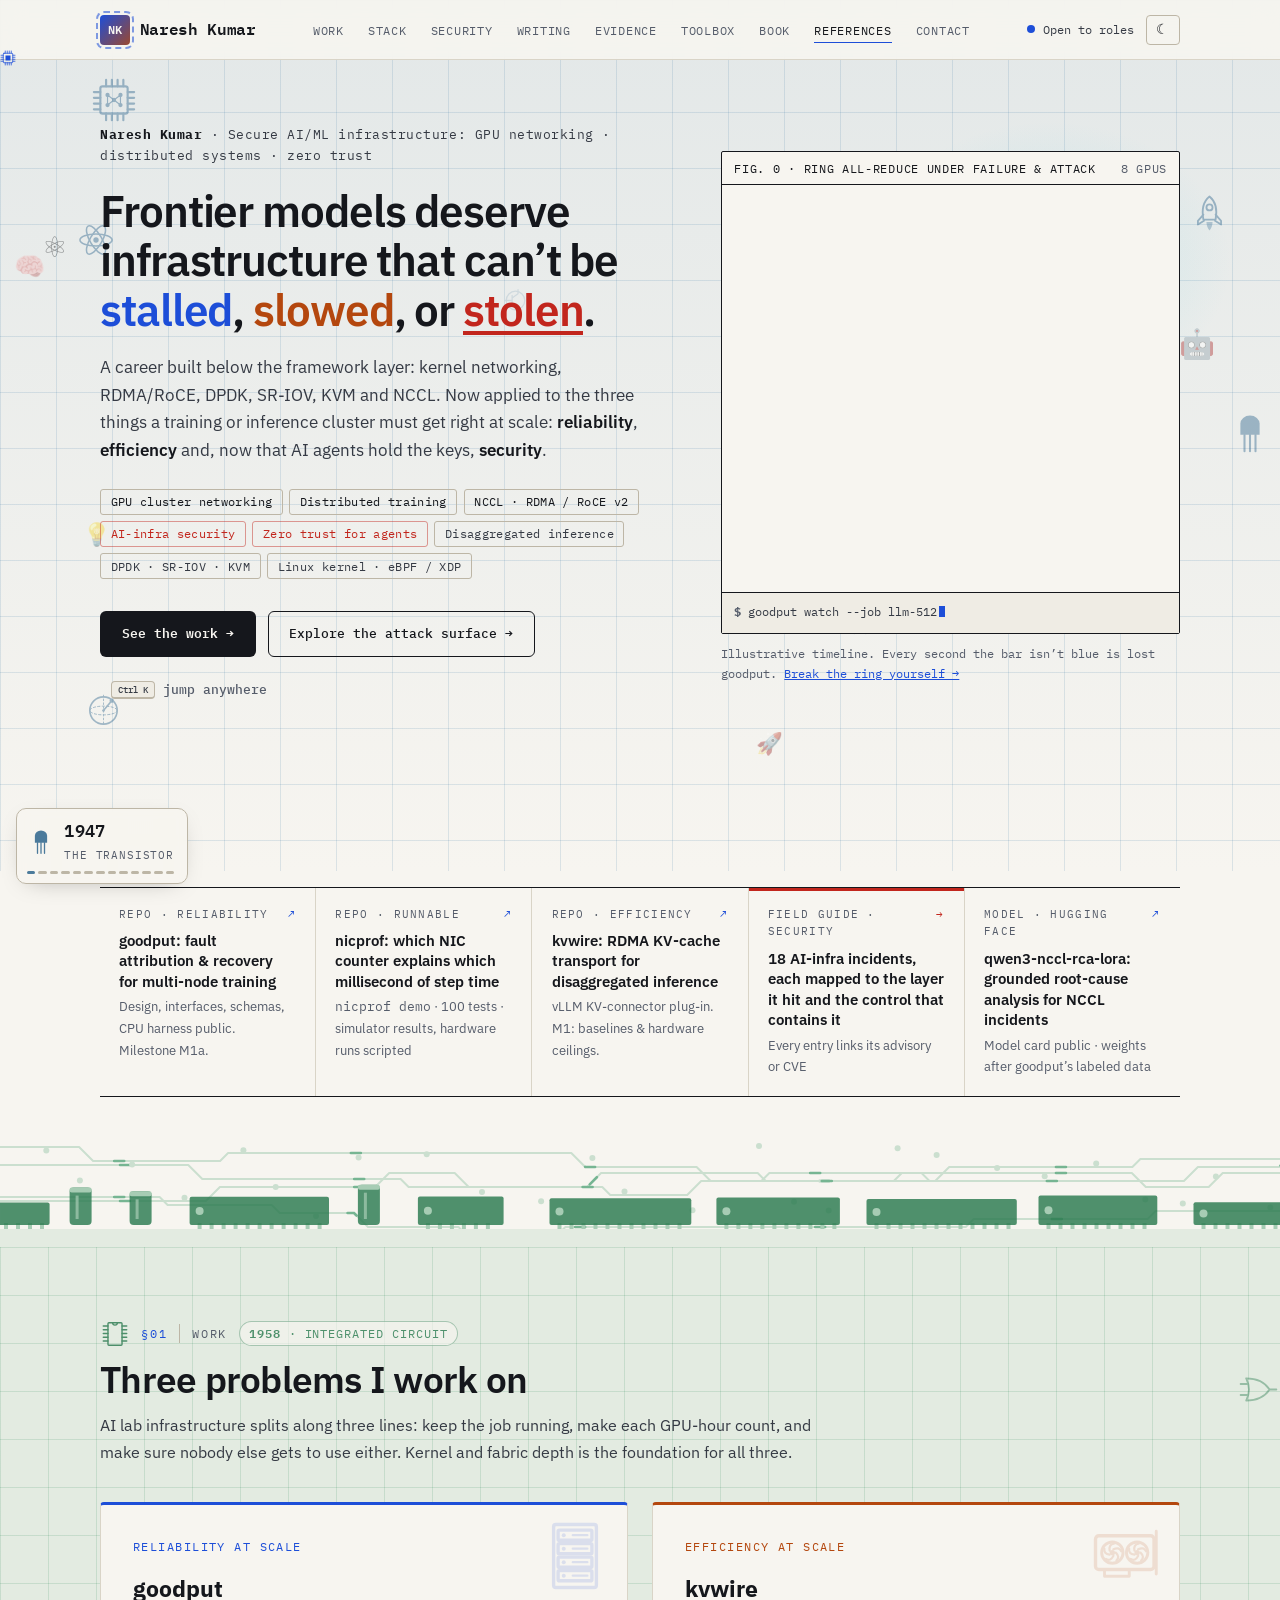
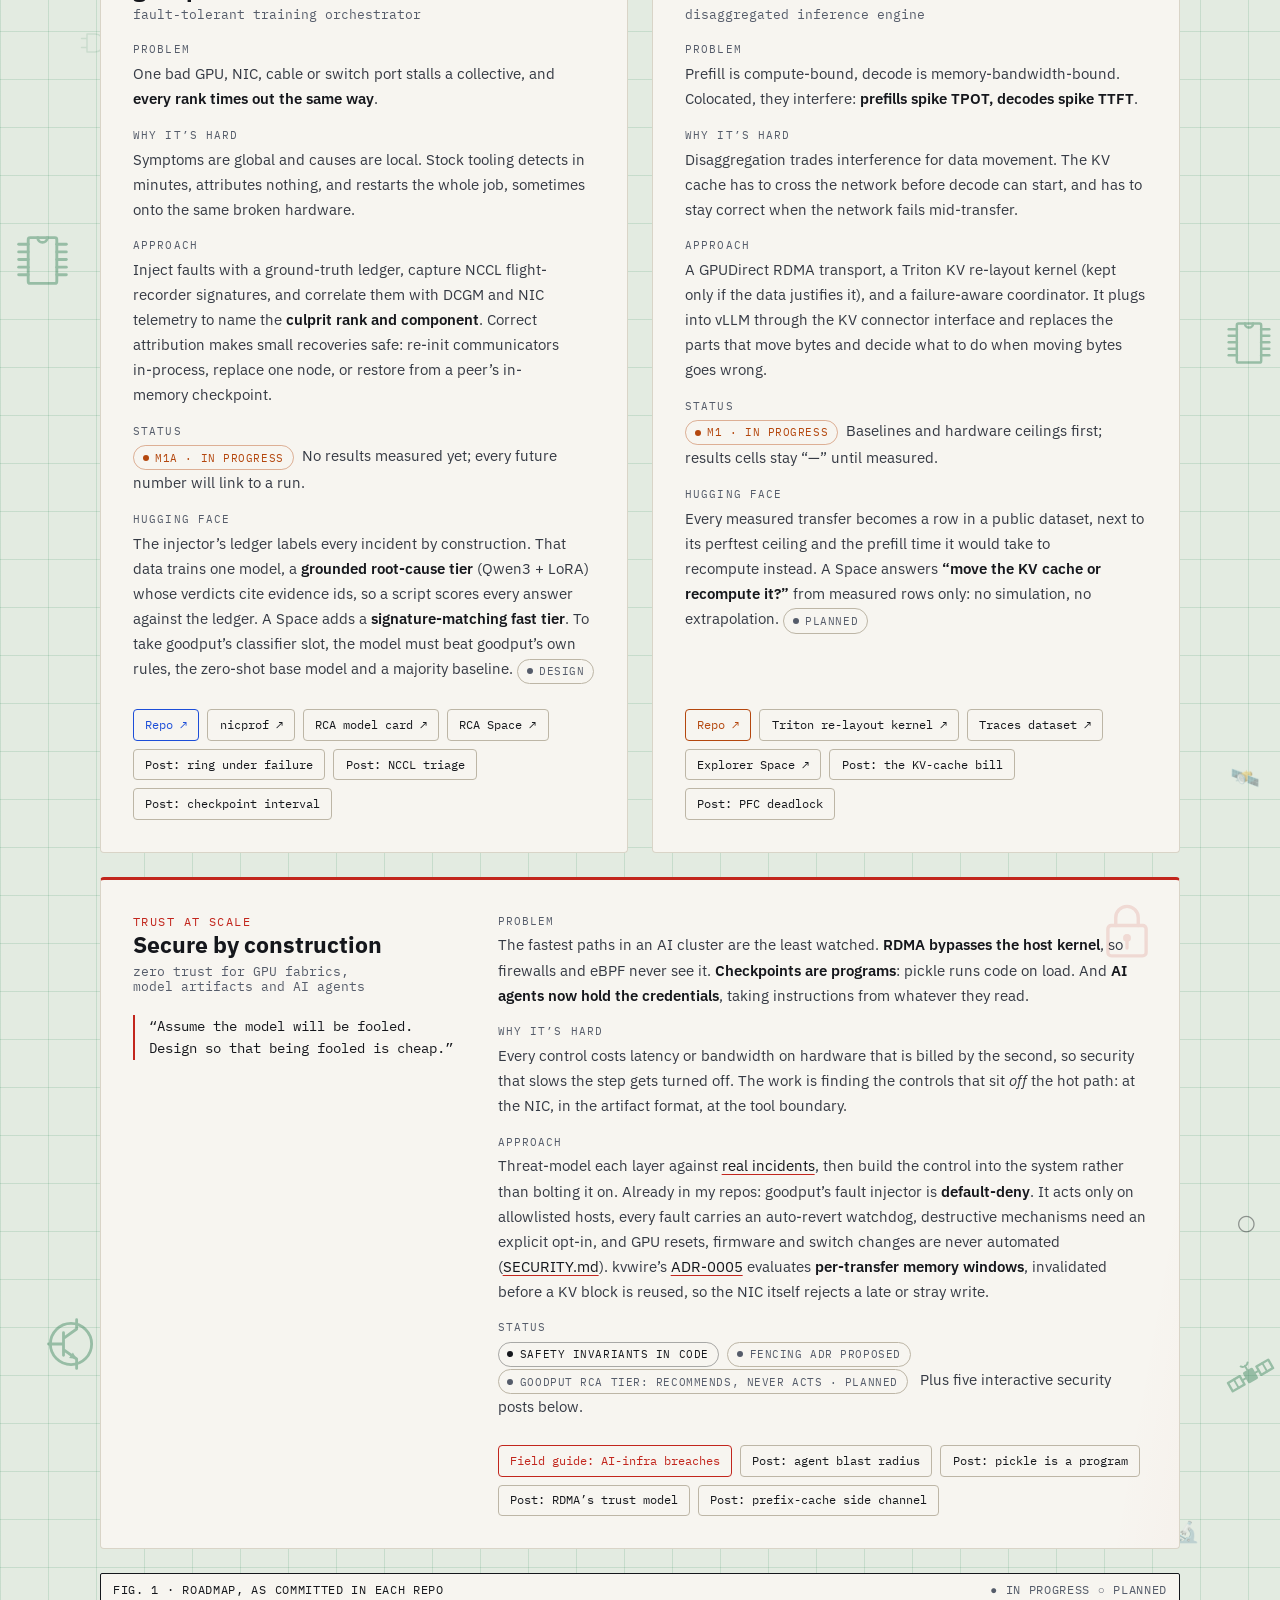
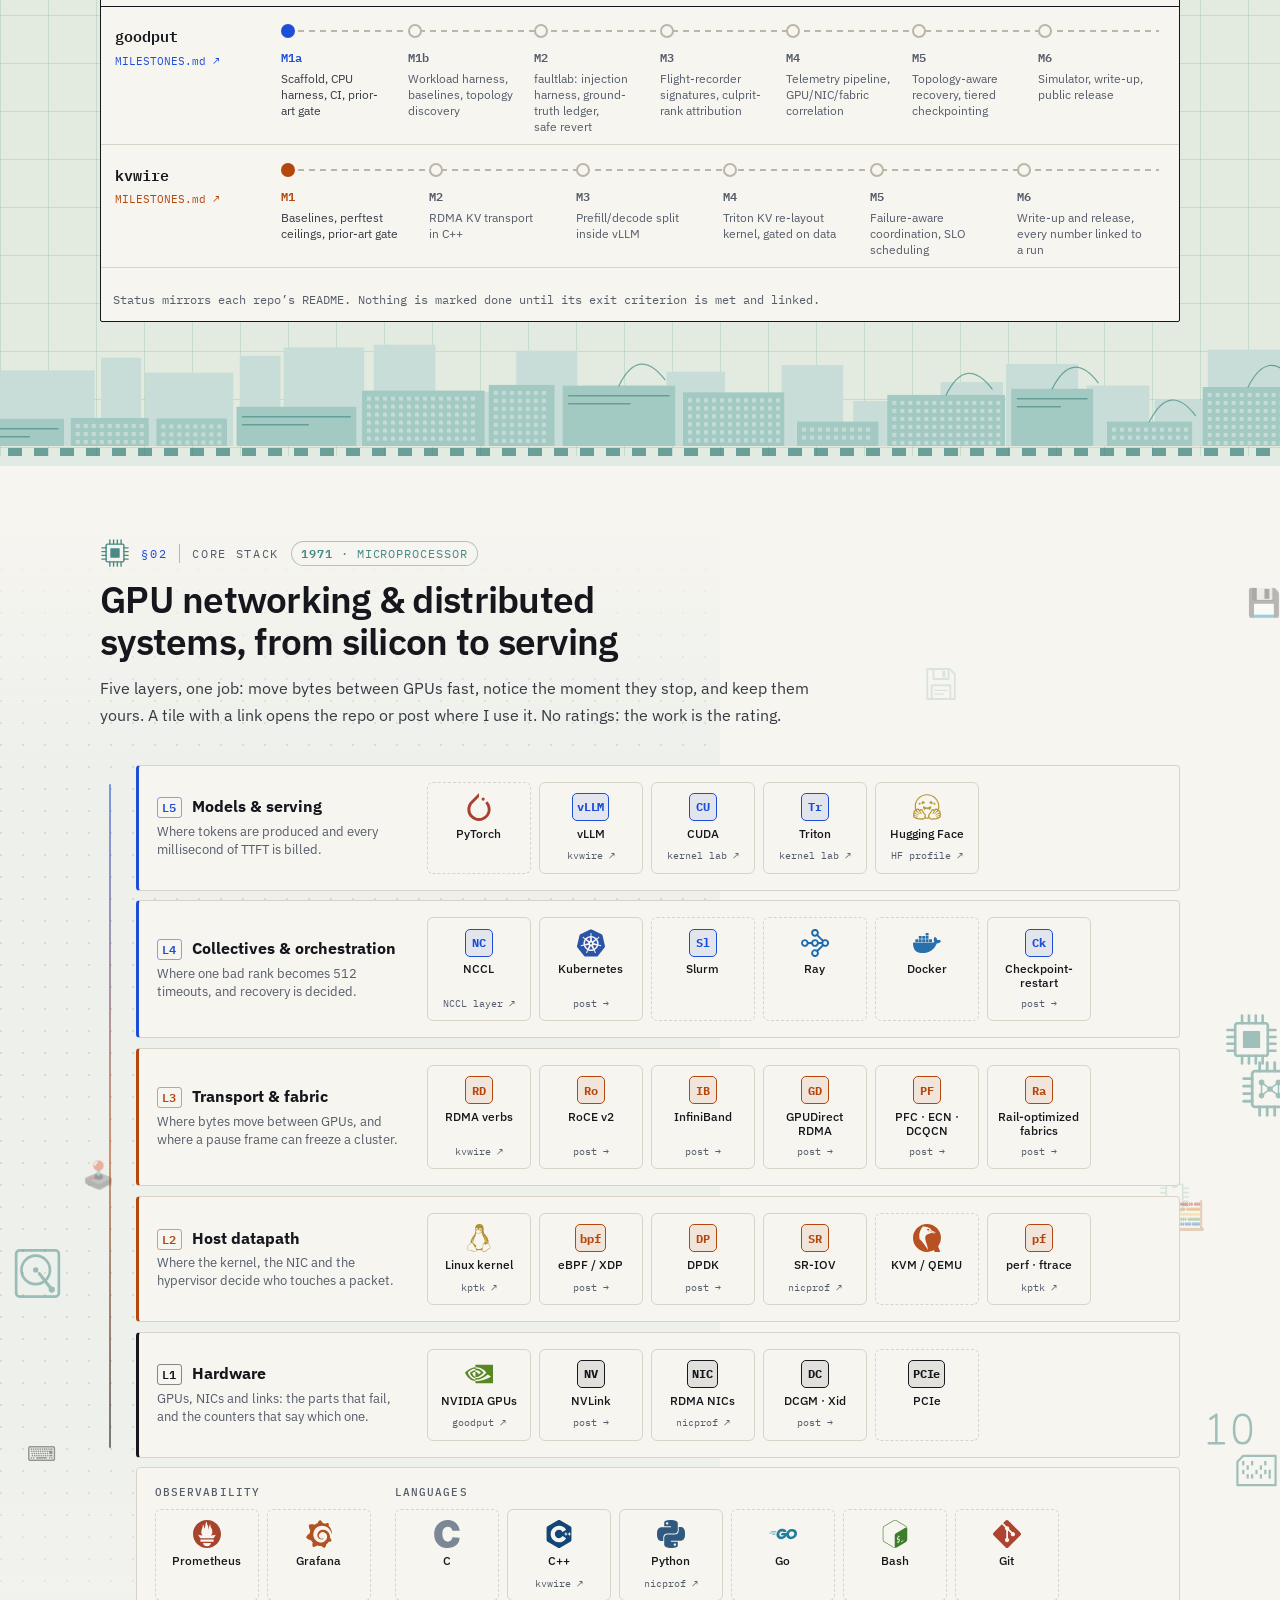
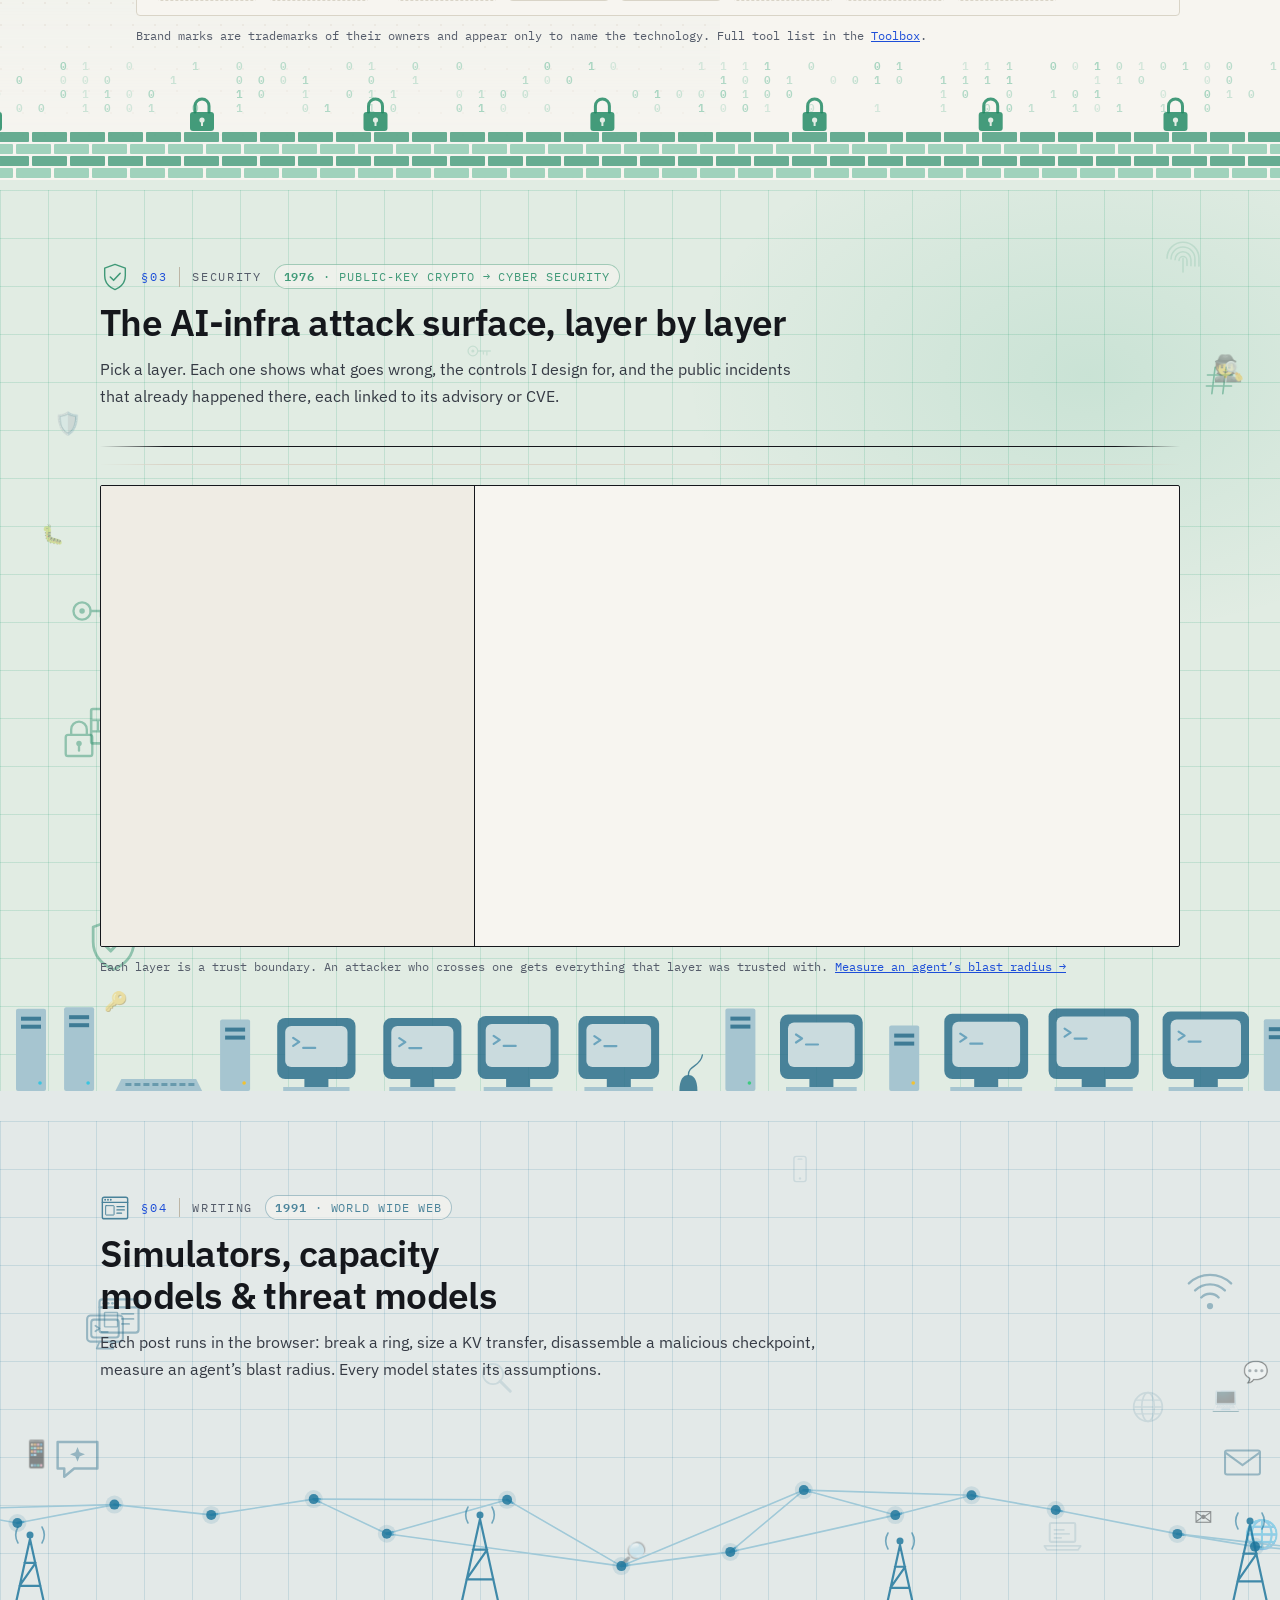
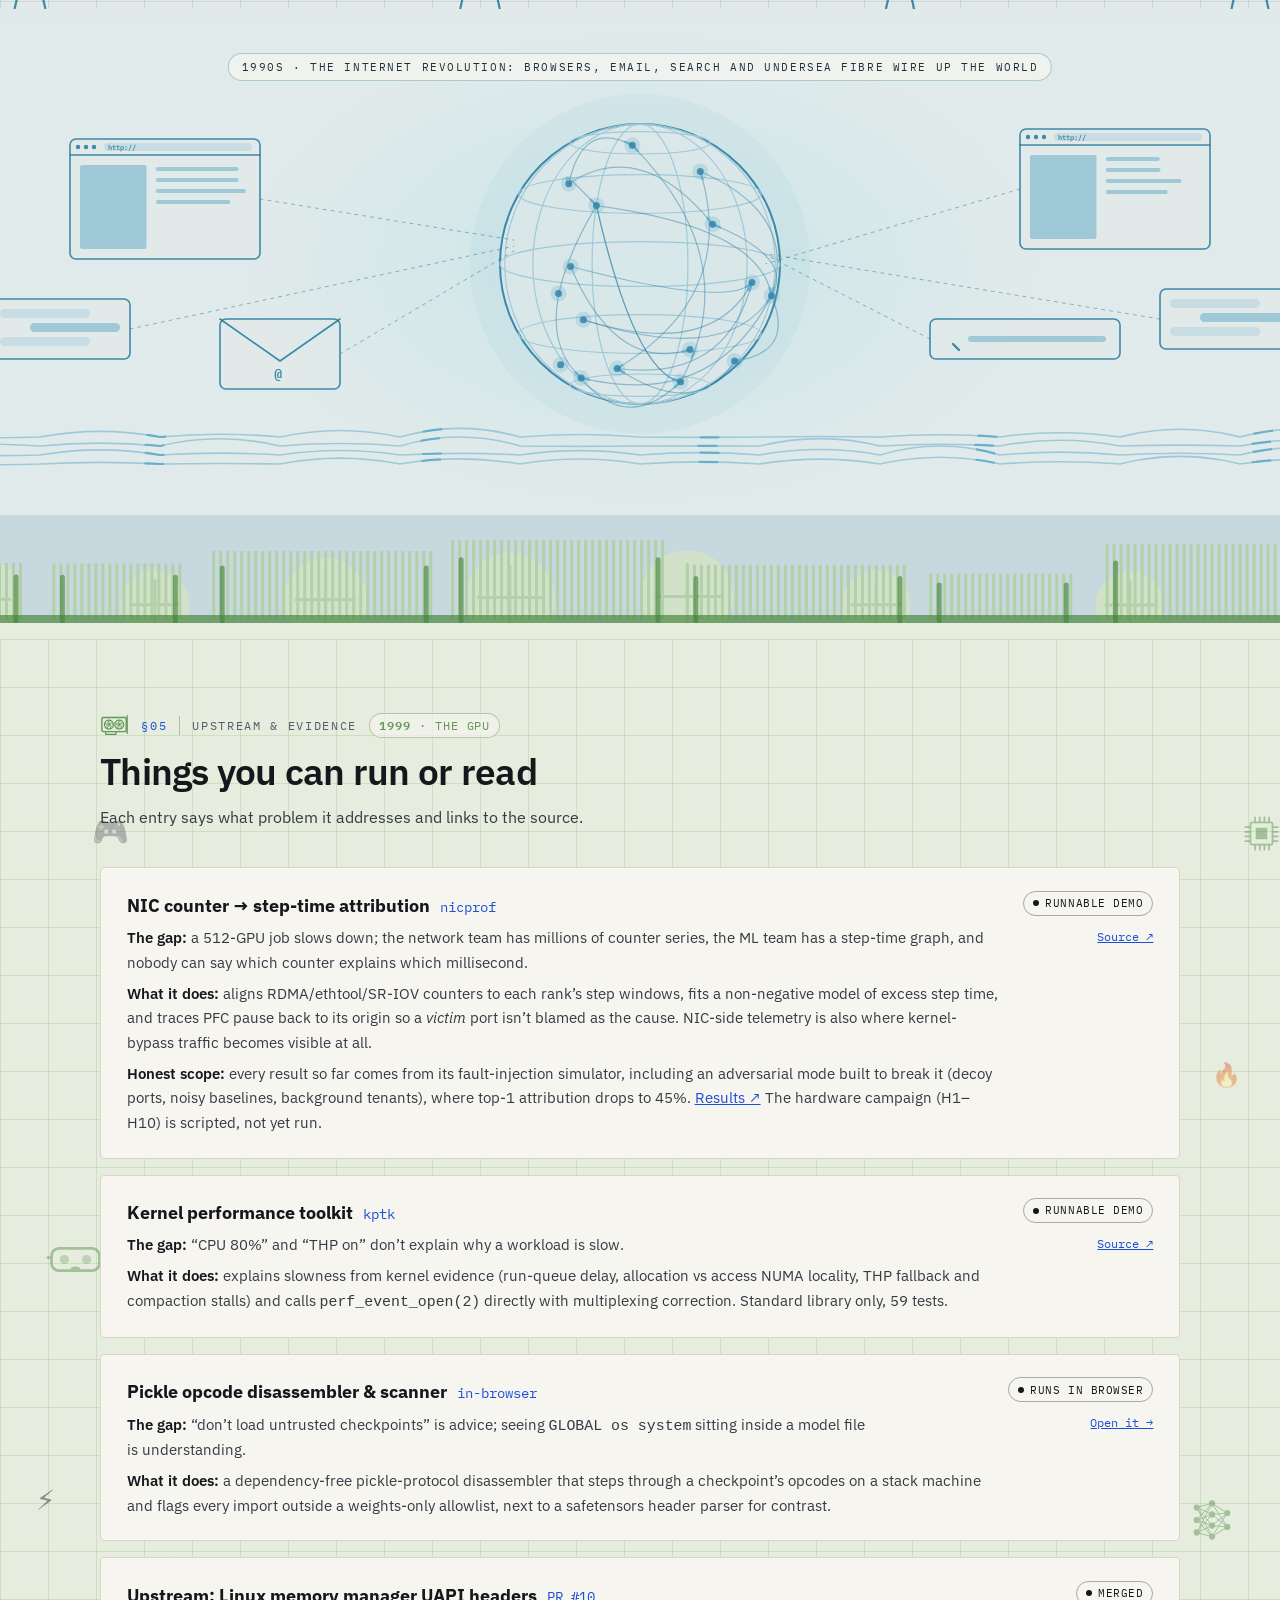
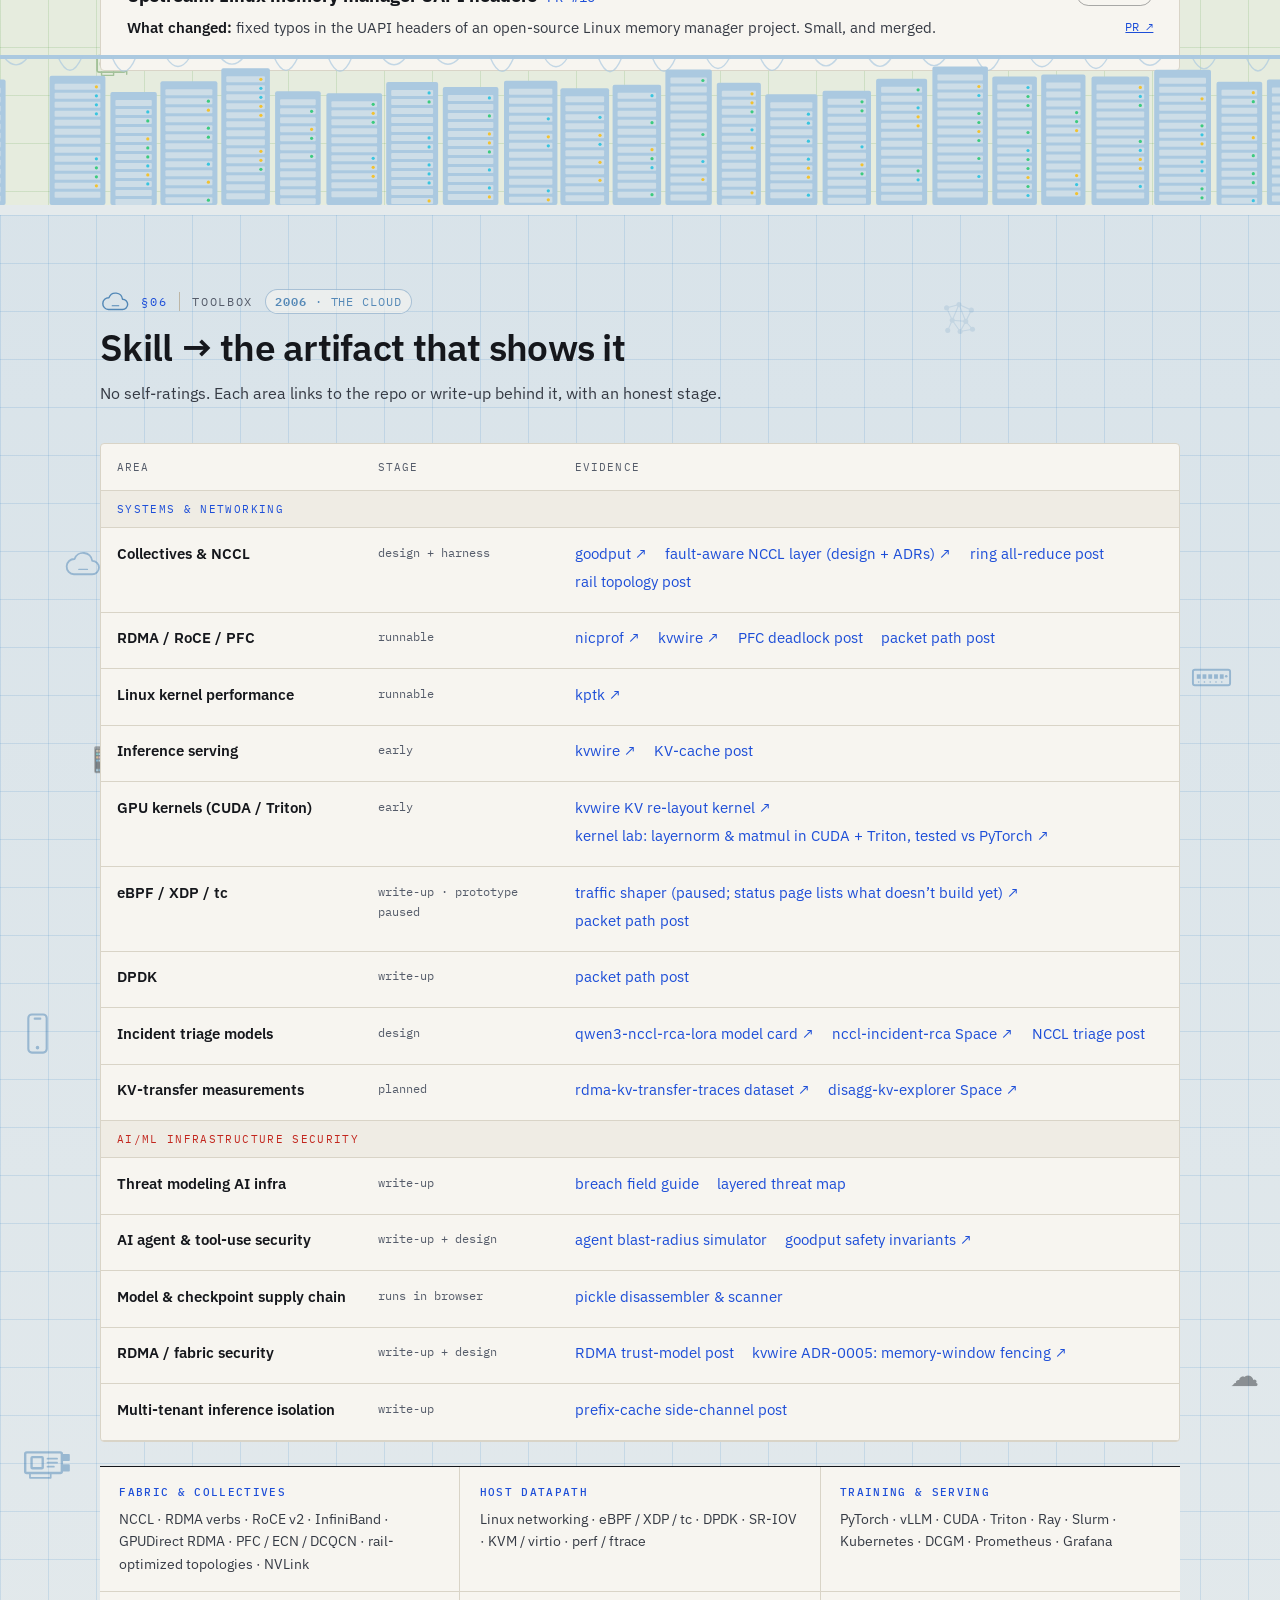
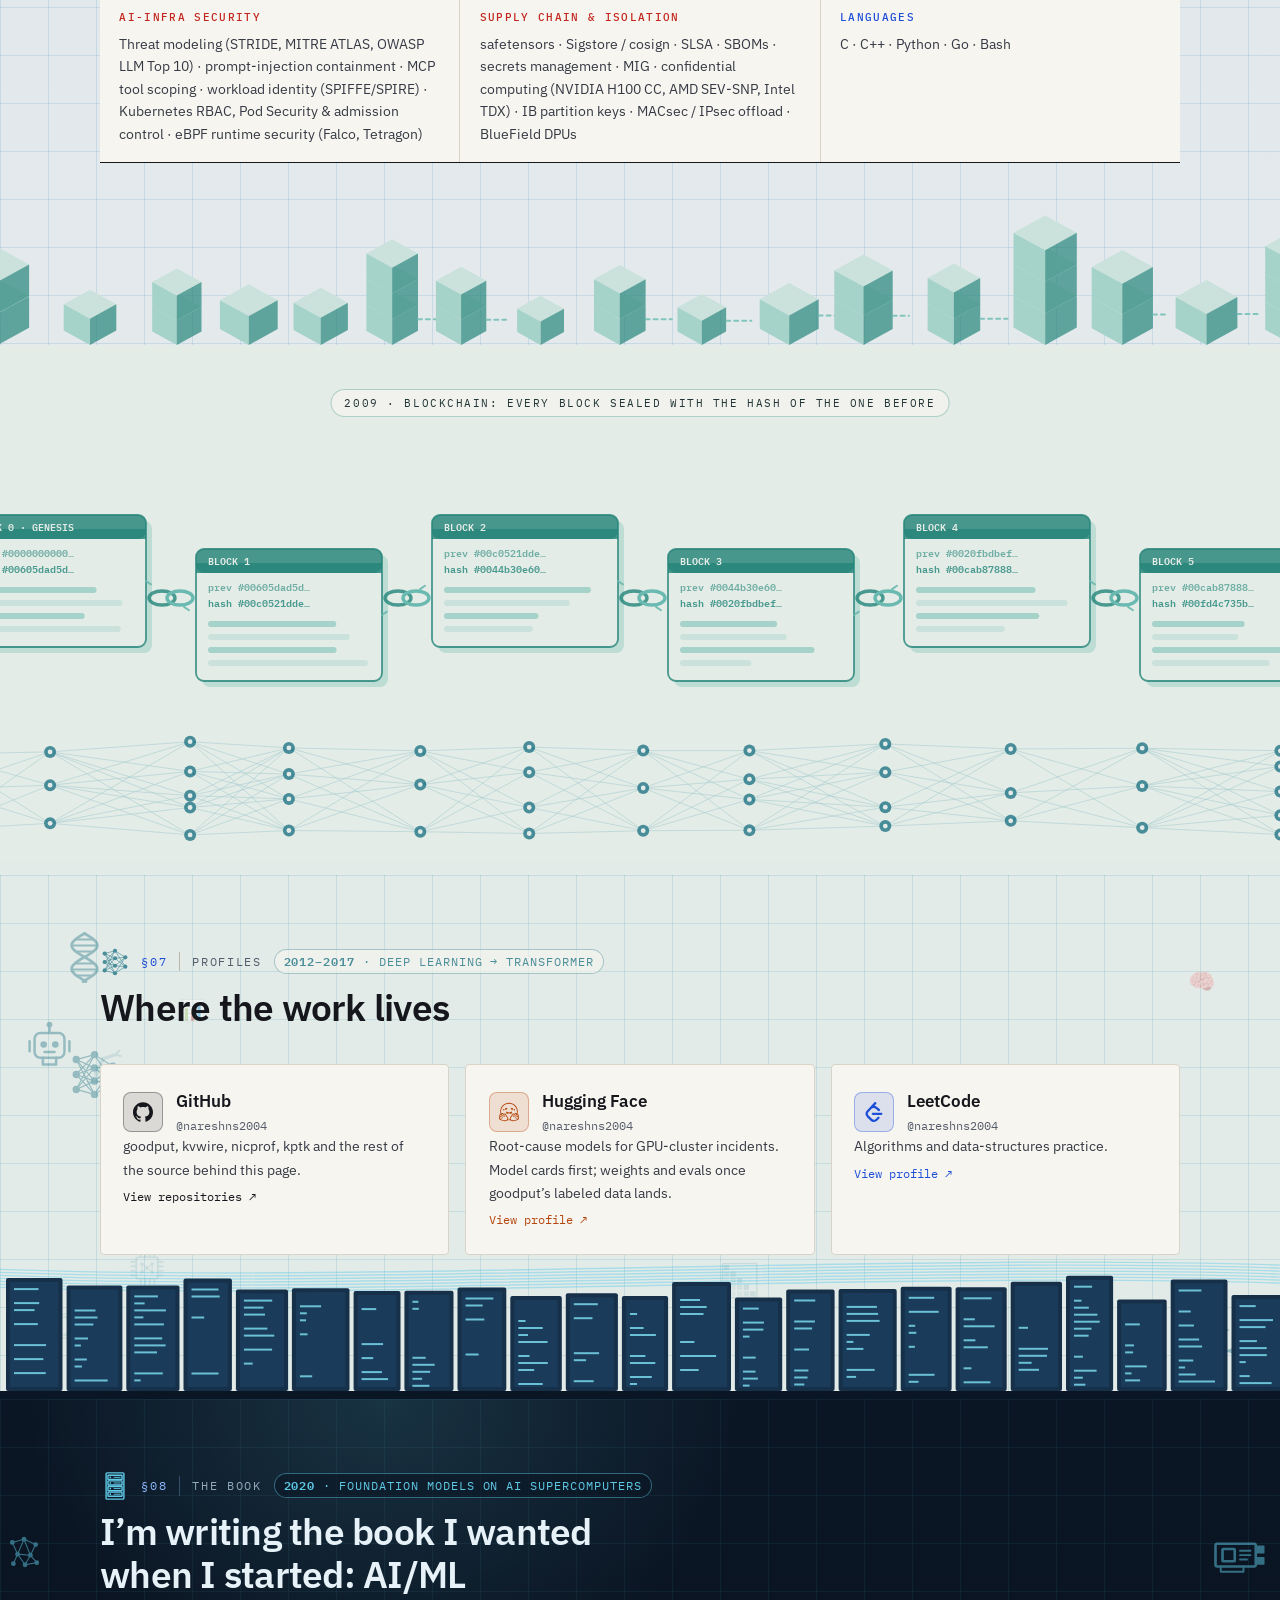
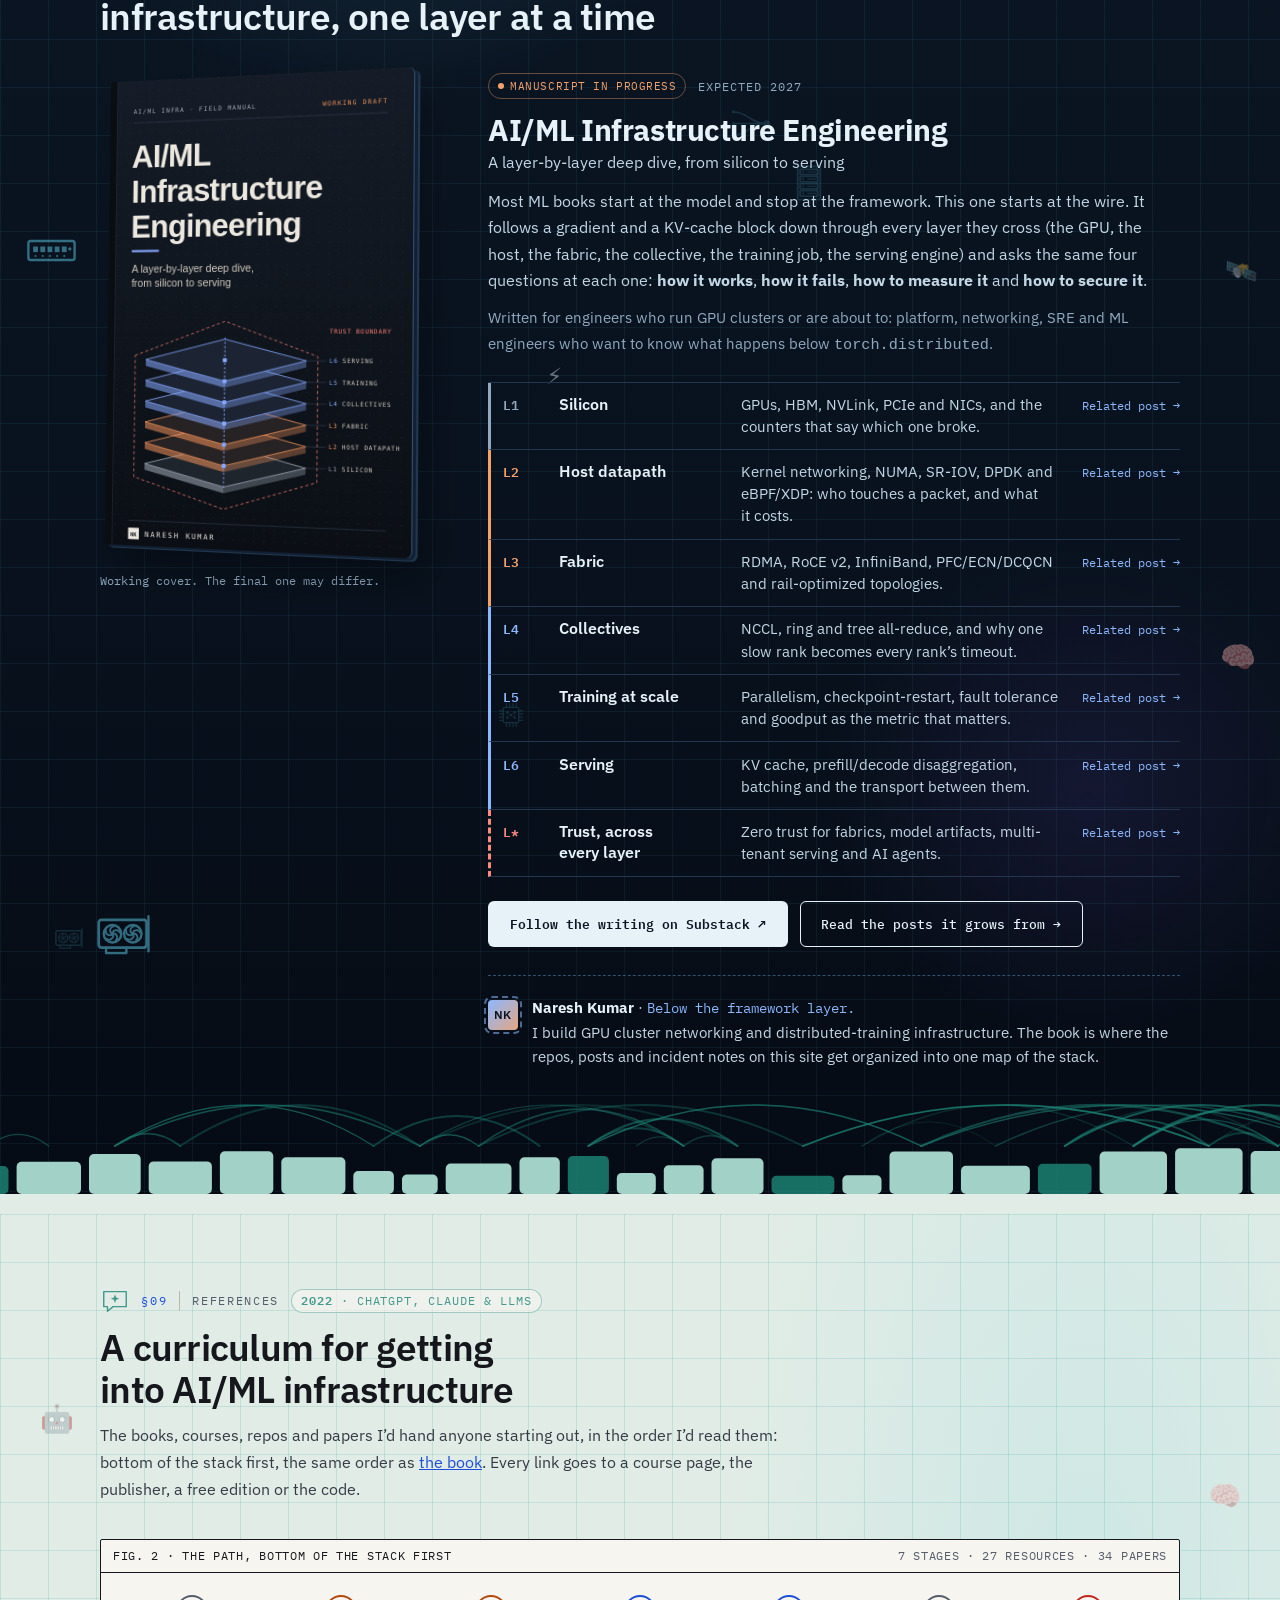
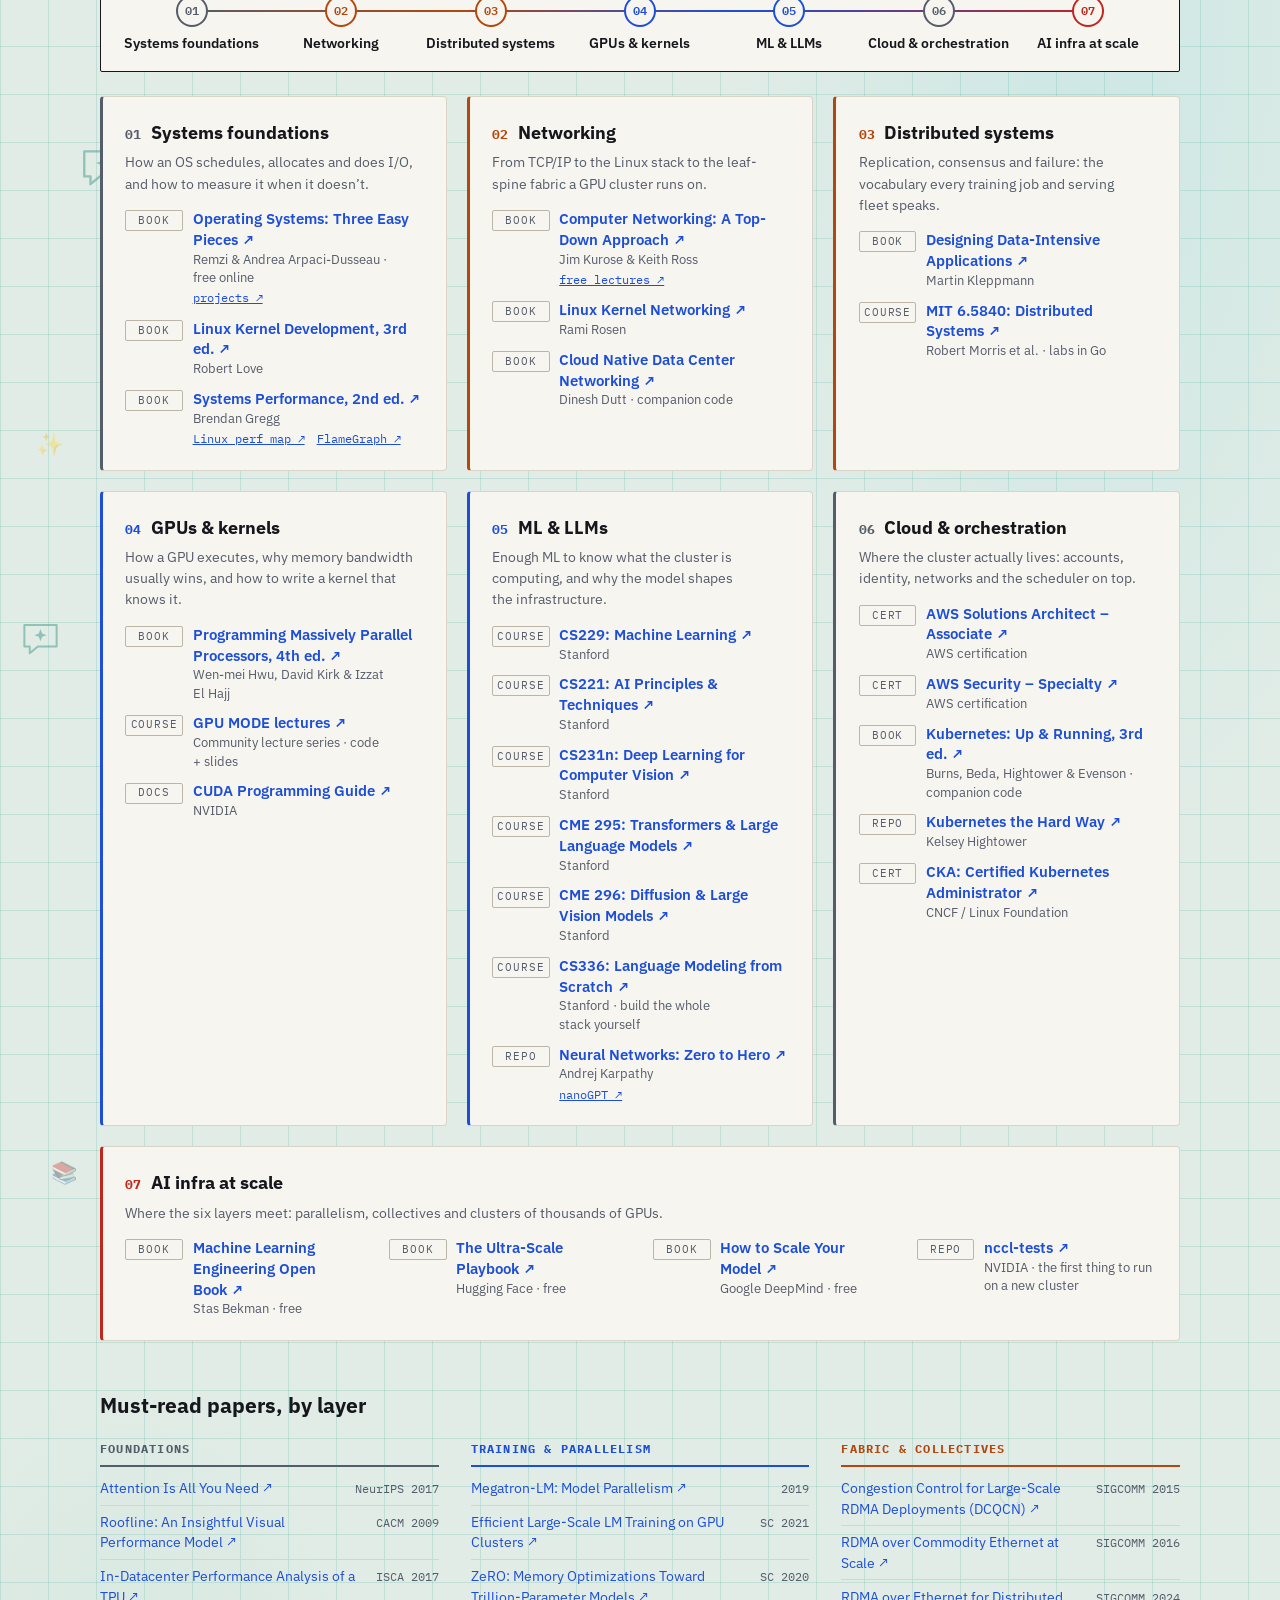
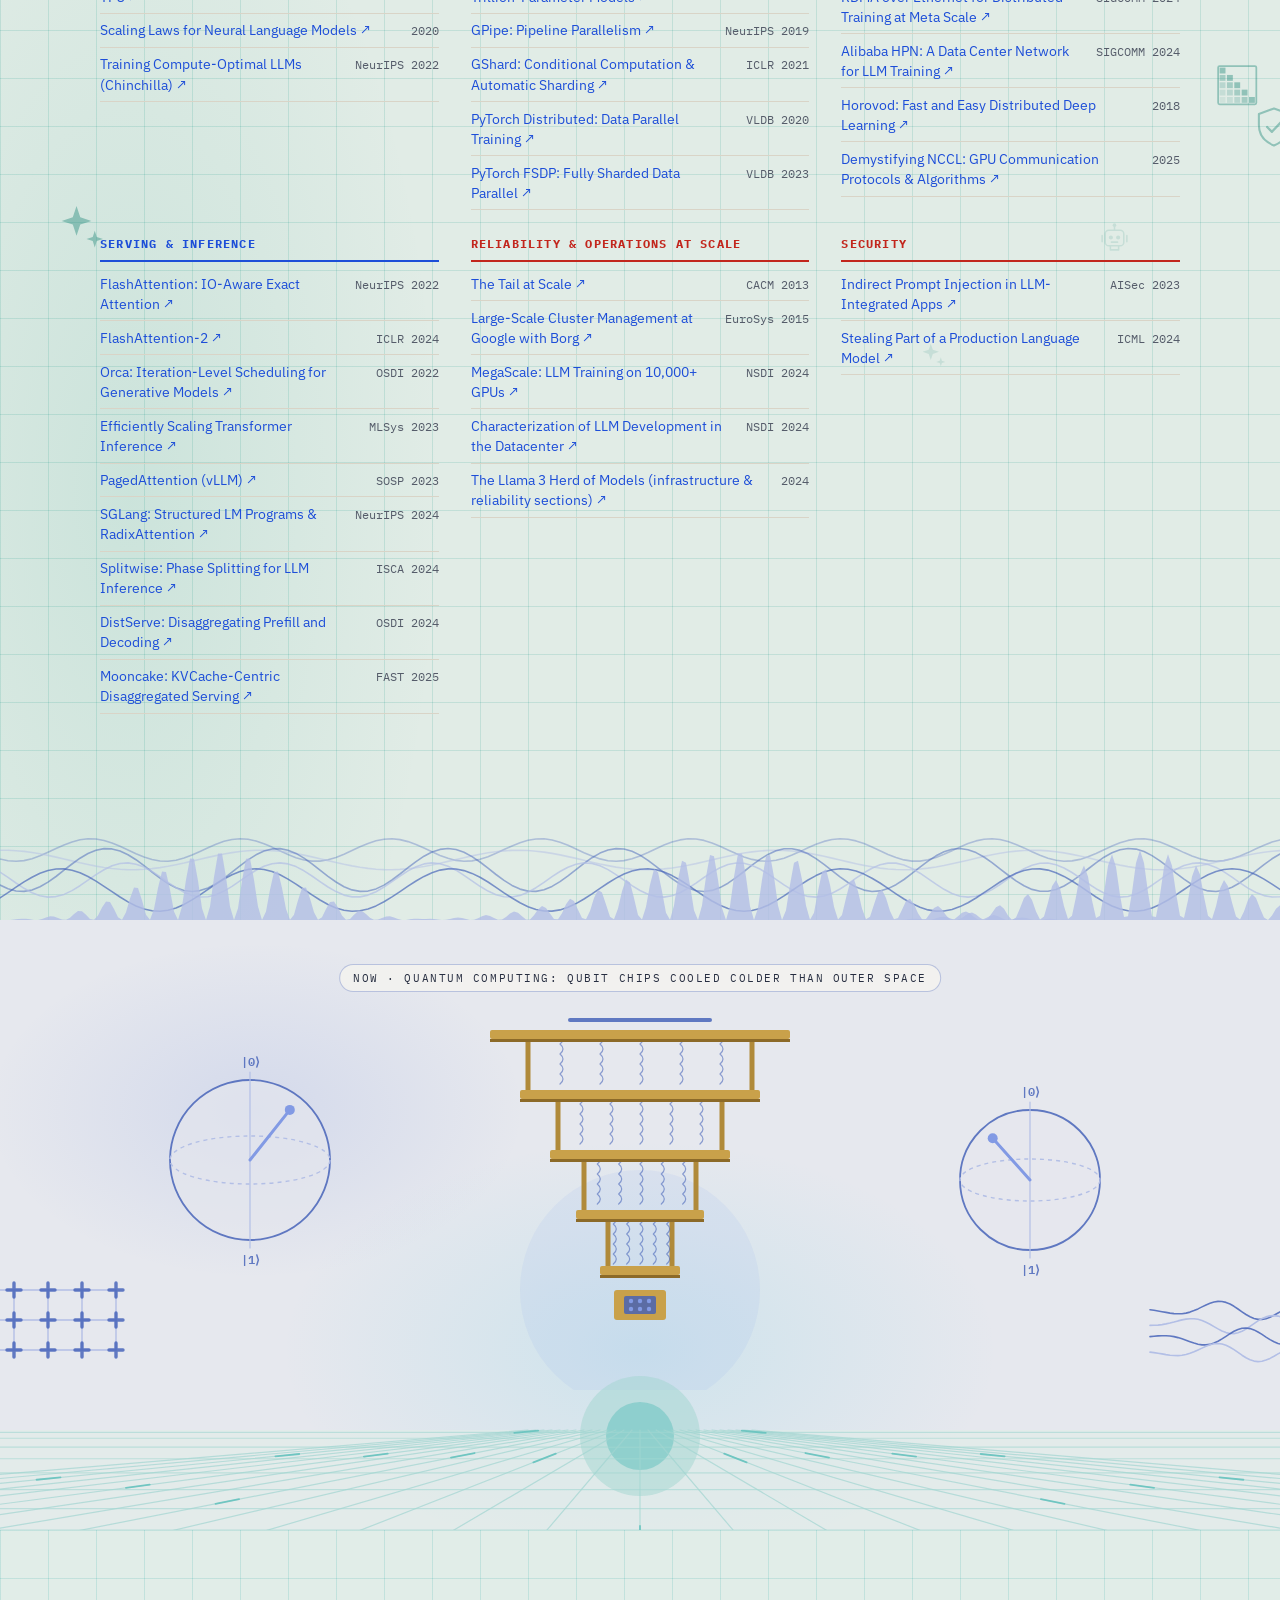
==== commit 4d6ce330: "Time machine: modern eras, three new interludes, green-blue palette Eras now match each section and " ====
--- a/index.html
+++ b/index.html
@@ -346,9 +346,9 @@
 </section>
 
 <!-- SECURITY: THREAT MAP -->
-<section class="section" id="security" data-era="net">
-  <div class="section-head">
-    <p class="section-kicker"><span class="kicker-icon" style="-webkit-mask-image:url(assets/tech/network.svg);mask-image:url(assets/tech/network.svg)" aria-hidden="true"></span>Security<span class="era-tag"><b>1969–1983</b> · ARPANET to TCP/IP</span></p>
+<section class="section" id="security" data-era="crypto">
+  <div class="section-head">
+    <p class="section-kicker"><span class="kicker-icon" style="-webkit-mask-image:url(assets/tech/shield.svg);mask-image:url(assets/tech/shield.svg)" aria-hidden="true"></span>Security<span class="era-tag"><b>1976</b> · Public-key crypto → cyber security</span></p>
     <h2 class="section-title">The AI-infra attack surface, layer by layer</h2>
     <p class="section-lede">Pick a layer. Each one shows what goes wrong, the controls I design for, and the public incidents that already happened there, each linked to its advisory or CVE.</p>
   </div>
@@ -366,7 +366,7 @@
 <!-- WRITING -->
 <section class="section" id="writing" data-era="web">
   <div class="section-head">
-    <p class="section-kicker"><span class="kicker-icon" style="-webkit-mask-image:url(assets/tech/globe.svg);mask-image:url(assets/tech/globe.svg)" aria-hidden="true"></span>Writing<span class="era-tag"><b>1991</b> · World Wide Web</span></p>
+    <p class="section-kicker"><span class="kicker-icon" style="-webkit-mask-image:url(assets/tech/browser.svg);mask-image:url(assets/tech/browser.svg)" aria-hidden="true"></span>Writing<span class="era-tag"><b>1991</b> · World Wide Web</span></p>
     <h2 class="section-title">Simulators, capacity models &amp; threat models</h2>
     <p class="section-lede">Each post runs in the browser: break a ring, size a KV transfer, disassemble a malicious checkpoint, measure an agent’s blast radius. Every model states its assumptions.</p>
   </div>
@@ -389,8 +389,8 @@
   </div>
 </section>
 
-<!-- INSIDE THE DIE: a decorative interlude (no content): FinFET skyline above a cutaway of a chip's interconnect stack -->
-<div class="interlude" data-era="die" aria-hidden="true"><p class="interlude-label">Inside the die · copper wiring stacked above the transistors (cutaway, not to scale)</p></div>
+<!-- THE INTERNET REVOLUTION: a decorative interlude (no content): a wired globe, browsers, email, search, undersea fibre -->
+<div class="interlude" data-era="internet" aria-hidden="true"><p class="interlude-label">1990s · The internet revolution: browsers, email, search and undersea fibre wire up the world</p></div>
 
 <!-- UPSTREAM & EVIDENCE -->
 <!-- TODO(naresh): add upstream entries with links: vLLM PR, the cudagraph padding issue, the libbpf BTF fix.
@@ -506,13 +506,13 @@
   </div>
 </section>
 
-<!-- 2012: a decorative interlude (no content): a convolutional network, image → feature maps → dense layers -->
-<div class="interlude" data-era="deep" aria-hidden="true"><p class="interlude-label">2012 · AlexNet: deep learning trained on two GPUs</p></div>
+<!-- 2009: a decorative interlude (no content): a chain of blocks, each sealed with the previous block's hash -->
+<div class="interlude" data-era="chain" aria-hidden="true"><p class="interlude-label">2009 · Blockchain: every block sealed with the hash of the one before</p></div>
 
 <!-- PROFILES -->
-<section class="section" id="profiles" data-era="transformer">
-  <div class="section-head">
-    <p class="section-kicker"><span class="kicker-icon" style="-webkit-mask-image:url(assets/tech/attention.svg);mask-image:url(assets/tech/attention.svg)" aria-hidden="true"></span>Profiles<span class="era-tag"><b>2017</b> · The Transformer</span></p>
+<section class="section" id="profiles" data-era="learning">
+  <div class="section-head">
+    <p class="section-kicker"><span class="kicker-icon" style="-webkit-mask-image:url(assets/tech/neural-net.svg);mask-image:url(assets/tech/neural-net.svg)" aria-hidden="true"></span>Profiles<span class="era-tag"><b>2012–2017</b> · Deep learning → Transformer</span></p>
     <h2 class="section-title">Where the work lives</h2>
   </div>
 
@@ -541,7 +541,7 @@
      When a pre-order page or mailing list exists, point the primary button at it. -->
 <section class="section" id="book" data-era="cluster">
   <div class="section-head">
-    <p class="section-kicker"><span class="kicker-icon" style="-webkit-mask-image:url(assets/tech/server-rack.svg);mask-image:url(assets/tech/server-rack.svg)" aria-hidden="true"></span>The book<span class="era-tag"><b>2020s</b> · AI supercomputers</span></p>
+    <p class="section-kicker"><span class="kicker-icon" style="-webkit-mask-image:url(assets/tech/server-rack.svg);mask-image:url(assets/tech/server-rack.svg)" aria-hidden="true"></span>The book<span class="era-tag"><b>2020</b> · Foundation models on AI supercomputers</span></p>
     <h2 class="section-title">I’m writing the book I wanted when I started: AI/ML infrastructure, one layer at a time</h2>
   </div>
 
@@ -595,9 +595,9 @@
      publisher blocks scripts) on 25 Nov 2026. The "Start here" sites (abiaryan.com, huyenchip.com) and the "Find more papers"
      block were removed on 26 Nov 2026 at Naresh's request; don't re-add them.
      TODO(naresh): prune or add; keep each entry to a public course page, publisher page, free edition or companion repo. -->
-<section class="section" id="references" data-era="quantum">
-  <div class="section-head">
-    <p class="section-kicker"><span class="kicker-icon" style="-webkit-mask-image:url(assets/tech/qubit.svg);mask-image:url(assets/tech/qubit.svg)" aria-hidden="true"></span>References<span class="era-tag"><b>Now</b> · Quantum computing</span></p>
+<section class="section" id="references" data-era="llm">
+  <div class="section-head">
+    <p class="section-kicker"><span class="kicker-icon" style="-webkit-mask-image:url(assets/tech/chat.svg);mask-image:url(assets/tech/chat.svg)" aria-hidden="true"></span>References<span class="era-tag"><b>2022</b> · ChatGPT, Claude &amp; LLMs</span></p>
     <h2 class="section-title">A curriculum for getting into AI/ML infrastructure</h2>
     <p class="section-lede">The books, courses, repos and papers I’d hand anyone starting out, in the order I’d read them: bottom of the stack first, the same order as <a href="#book">the book</a>. Every link goes to a course page, the publisher, a free edition or the code.</p>
   </div>
@@ -742,6 +742,9 @@
 </section>
 
 <!-- CONTACT -->
+<!-- QUANTUM: a decorative interlude (no content): a dilution refrigerator and its qubit chip, Bloch spheres, a qubit lattice -->
+<div class="interlude" data-era="quantum" aria-hidden="true"><p class="interlude-label">Now · Quantum computing: qubit chips cooled colder than outer space</p></div>
+
 <section class="section" id="contact" data-era="next">
   <div class="card contact reveal">
     <span class="contact-badge"><span class="status-dot"></span>Open to roles</span>
--- a/assets/css/era.css
+++ b/assets/css/era.css
@@ -30,20 +30,21 @@
 .scene { top: 0; bottom: 0; transform: translateX(-50%); z-index: -1; overflow: hidden; }
 .scene .over { position: absolute; left: 0; }
 
-/* ─── eras ─── */
+/* ─── eras: a green-and-blue palette, from blueprint blue to circuit green to quantum indigo ─── */
 [data-era="ic"]          { --hue: #2F8F5B; }
-[data-era="cpu"]         { --hue: #B8863B; }
-[data-era="net"]         { --hue: #1F8FA0; }
-[data-era="web"]         { --hue: #7A5AC8; }
-[data-era="gpu"]         { --hue: #5E9A2E; }
-[data-era="cloud"]       { --hue: #4A90D9;
-  --band-bg: linear-gradient(180deg, color-mix(in srgb, #4A90D9 16%, var(--paper)), var(--band)); }
-[data-era="transformer"] { --hue: #B04A9C; }
-[data-era="quantum"]     { --hue: #7C5CE0;
-  --band-bg: radial-gradient(40% 40% at 85% 20%, color-mix(in srgb, #39C5E0 12%, transparent), transparent 70%),
-             radial-gradient(35% 35% at 10% 80%, color-mix(in srgb, #8B5CF6 12%, transparent), transparent 70%), var(--band); }
-[data-era="next"]        { --hue: #E0703A;
-  --band-bg: radial-gradient(60% 50% at 50% 100%, color-mix(in srgb, #F2A65A 22%, transparent), transparent 70%), var(--band); }
+[data-era="cpu"]         { --hue: #23867E; }
+[data-era="crypto"]      { --hue: #1E9E6E;
+  --band-bg: radial-gradient(45% 40% at 85% 20%, color-mix(in srgb, #1E9E6E 12%, transparent), transparent 70%), var(--band); }
+[data-era="web"]         { --hue: #2C7DA0; }
+[data-era="gpu"]         { --hue: #4E9A3E; }
+[data-era="cloud"]       { --hue: #3A86C8;
+  --band-bg: linear-gradient(180deg, color-mix(in srgb, #3A86C8 16%, var(--paper)), var(--band)); }
+[data-era="learning"]    { --hue: #2A8C9E; }
+[data-era="llm"]         { --hue: #1F9C8A;
+  --band-bg: radial-gradient(40% 40% at 85% 15%, color-mix(in srgb, #39C5E0 12%, transparent), transparent 70%),
+             radial-gradient(35% 35% at 10% 85%, color-mix(in srgb, #2BA38A 12%, transparent), transparent 70%), var(--band); }
+[data-era="next"]        { --hue: #1FA6A0;
+  --band-bg: radial-gradient(60% 50% at 50% 100%, color-mix(in srgb, #39C5E0 20%, transparent), transparent 70%), var(--band); }
 
 /* AI supercomputers (the book): a dark machine-hall band in both themes, with its own scoped tokens */
 [data-era="cluster"] {
@@ -63,22 +64,21 @@
 [data-era="cluster"] .card { background: color-mix(in srgb, #0B1624 85%, transparent); }
 
 /* hero, 1947: a blueprint grid lit by the warm glow of a vacuum tube */
-[data-era="transistor"] { --hue: #3A6EA5; --band: var(--paper); padding-bottom: 10rem; }
+[data-era="transistor"] { --hue: #2B6FA0; --band: var(--paper); padding-bottom: 10rem; }
 .hero::before {
   inset: 0 auto 0 50%; width: 100vw; transform: translateX(-50%); mask-image: none; opacity: 1; z-index: -3;
   background:
-    radial-gradient(260px 200px at 82% 30%, color-mix(in srgb, #F2A65A 22%, transparent), transparent 70%),
-    linear-gradient(color-mix(in srgb, #3A6EA5 14%, transparent) 1px, transparent 1px) 0 0 / 56px 56px,
-    linear-gradient(90deg, color-mix(in srgb, #3A6EA5 14%, transparent) 1px, transparent 1px) 0 0 / 56px 56px,
-    linear-gradient(180deg, color-mix(in srgb, #3A6EA5 10%, var(--paper)), var(--paper));
+    radial-gradient(260px 200px at 82% 30%, color-mix(in srgb, #39C5E0 18%, transparent), transparent 70%),
+    linear-gradient(color-mix(in srgb, #2B6FA0 14%, transparent) 1px, transparent 1px) 0 0 / 56px 56px,
+    linear-gradient(90deg, color-mix(in srgb, #2B6FA0 14%, transparent) 1px, transparent 1px) 0 0 / 56px 56px,
+    linear-gradient(180deg, color-mix(in srgb, #2B6FA0 10%, var(--paper)), var(--paper));
 }
 .proof { margin-bottom: 150px; }
 .section[data-era="next"] { padding-bottom: 5rem; }
-.section[data-era="web"], .section[data-era="cloud"] { padding-bottom: 12rem; }   /* room for the interludes' skylines */
+.section[data-era="web"], .section[data-era="cloud"], .section[data-era="llm"] { padding-bottom: 12rem; }   /* room for the interludes' skylines */
 
 /* ─── interludes: a cutaway between sections (no content) ─── */
 .interlude { height: 620px; }
-[data-era="deep"].interlude { height: 580px; }
 .interlude::before { content: ''; position: absolute; inset: 0; background: var(--band-bg, var(--band)); z-index: -3; }
 .interlude-label {
   position: absolute; left: 50%; top: 34px; transform: translateX(-50%); width: max-content; max-width: 90vw; text-align: center; z-index: 1;
@@ -86,10 +86,15 @@
   color: color-mix(in srgb, var(--ink) 78%, var(--deep)); padding: 0.25rem 0.8rem; border-radius: 999px; border: 1px solid color-mix(in srgb, var(--deep) 40%, transparent);
   background: color-mix(in srgb, var(--paper) 70%, transparent);
 }
-[data-era="die"] { --hue: #C0763A; --cu: #C37A3E; --si: color-mix(in srgb, #6B7A8F 55%, var(--paper));
-  --band-bg: linear-gradient(180deg, var(--band), color-mix(in srgb, #6B7A8F 20%, var(--paper))); }
-[data-era="deep"] { --hue: #5B5BD6;
-  --band-bg: radial-gradient(50% 60% at 50% 55%, color-mix(in srgb, #5B5BD6 14%, transparent), transparent 70%), var(--band); }
+[data-era="internet"] { --hue: #1E88B5;
+  --band-bg: radial-gradient(45% 55% at 50% 40%, color-mix(in srgb, #39C5E0 14%, transparent), transparent 70%),
+             linear-gradient(180deg, var(--band) 0 80%, color-mix(in srgb, #1E6FA0 22%, var(--paper)) 80%); }
+[data-era="chain"] { --hue: #2A9D8F; }
+[data-era="quantum"] { --hue: #4C6FD8;
+  --band-bg: radial-gradient(40% 50% at 50% 70%, color-mix(in srgb, #39C5E0 14%, transparent), transparent 70%),
+             radial-gradient(30% 40% at 20% 30%, color-mix(in srgb, #4C6FD8 12%, transparent), transparent 70%), var(--band); }
+.interlude[data-era="chain"] { height: 520px; }
+.interlude[data-era="quantum"] { height: 600px; }
 
 /* ─── floating icons and emoji ─── */
 .ti {
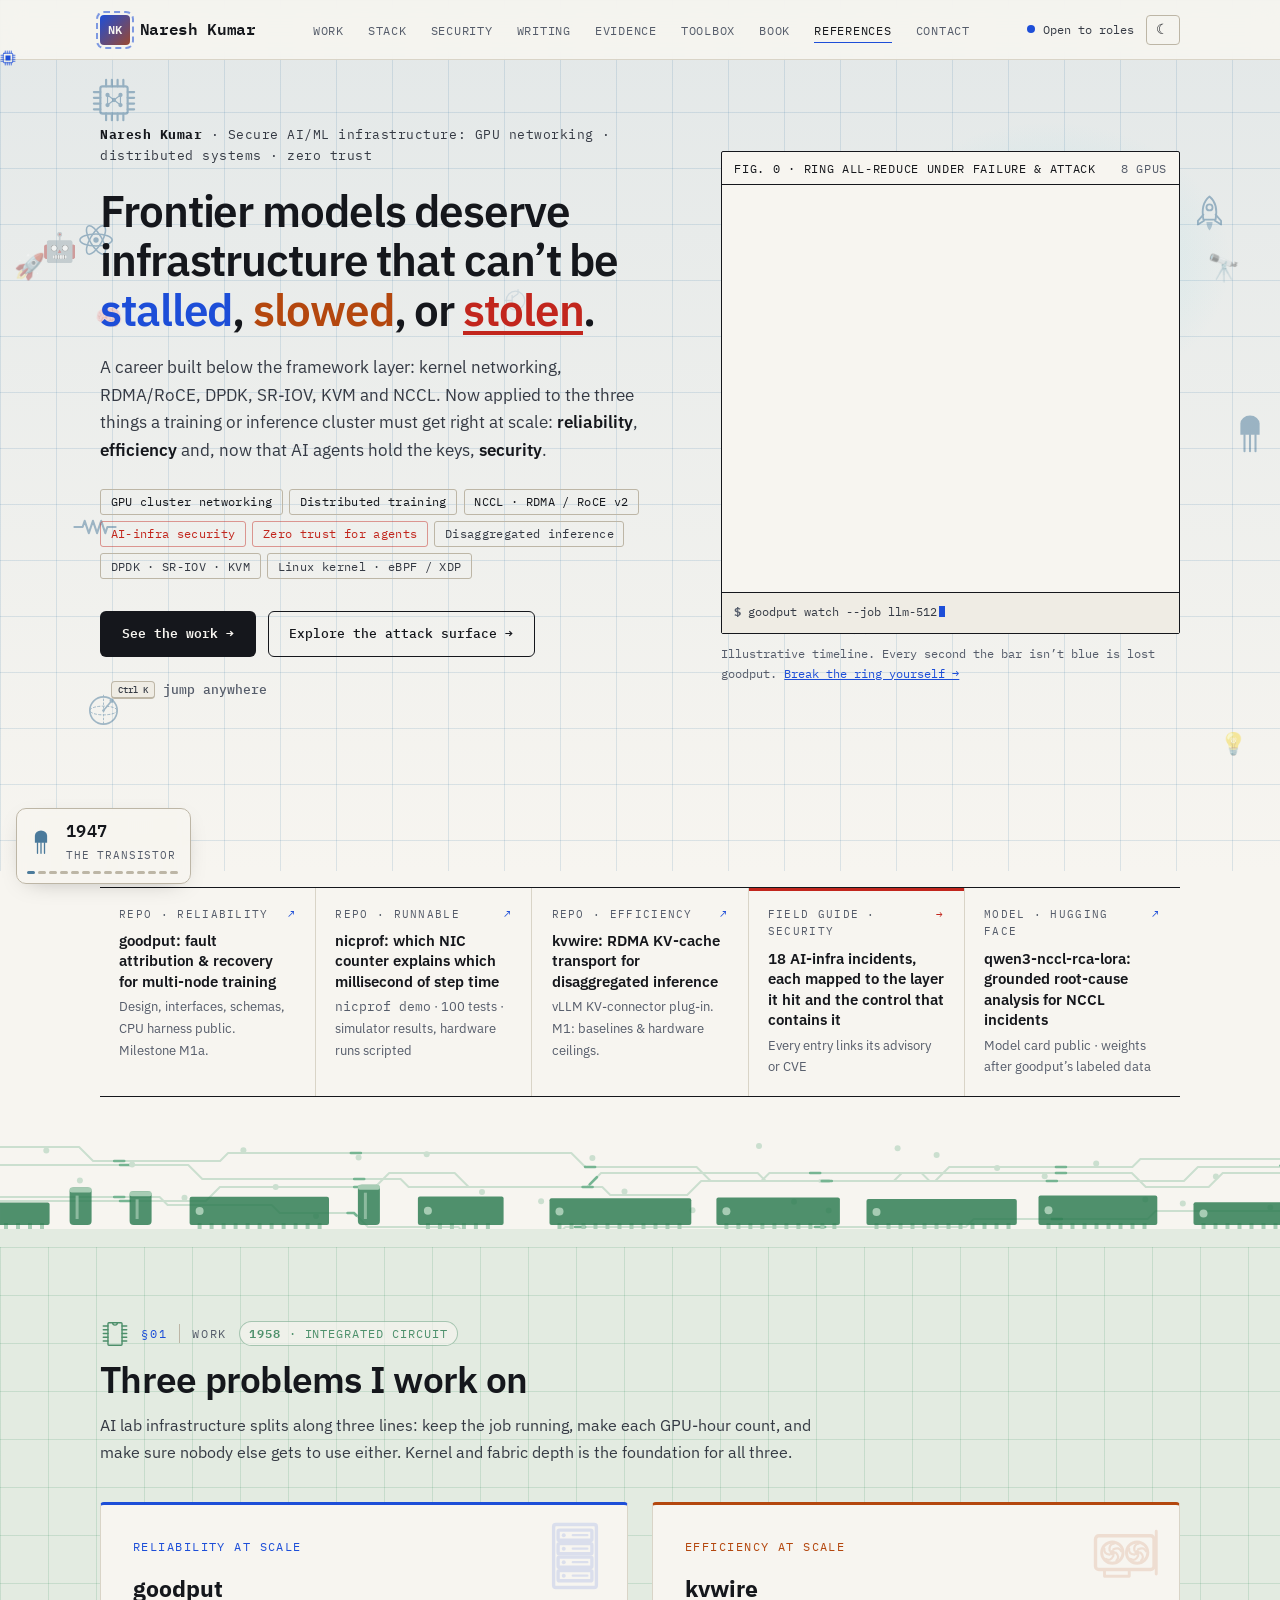
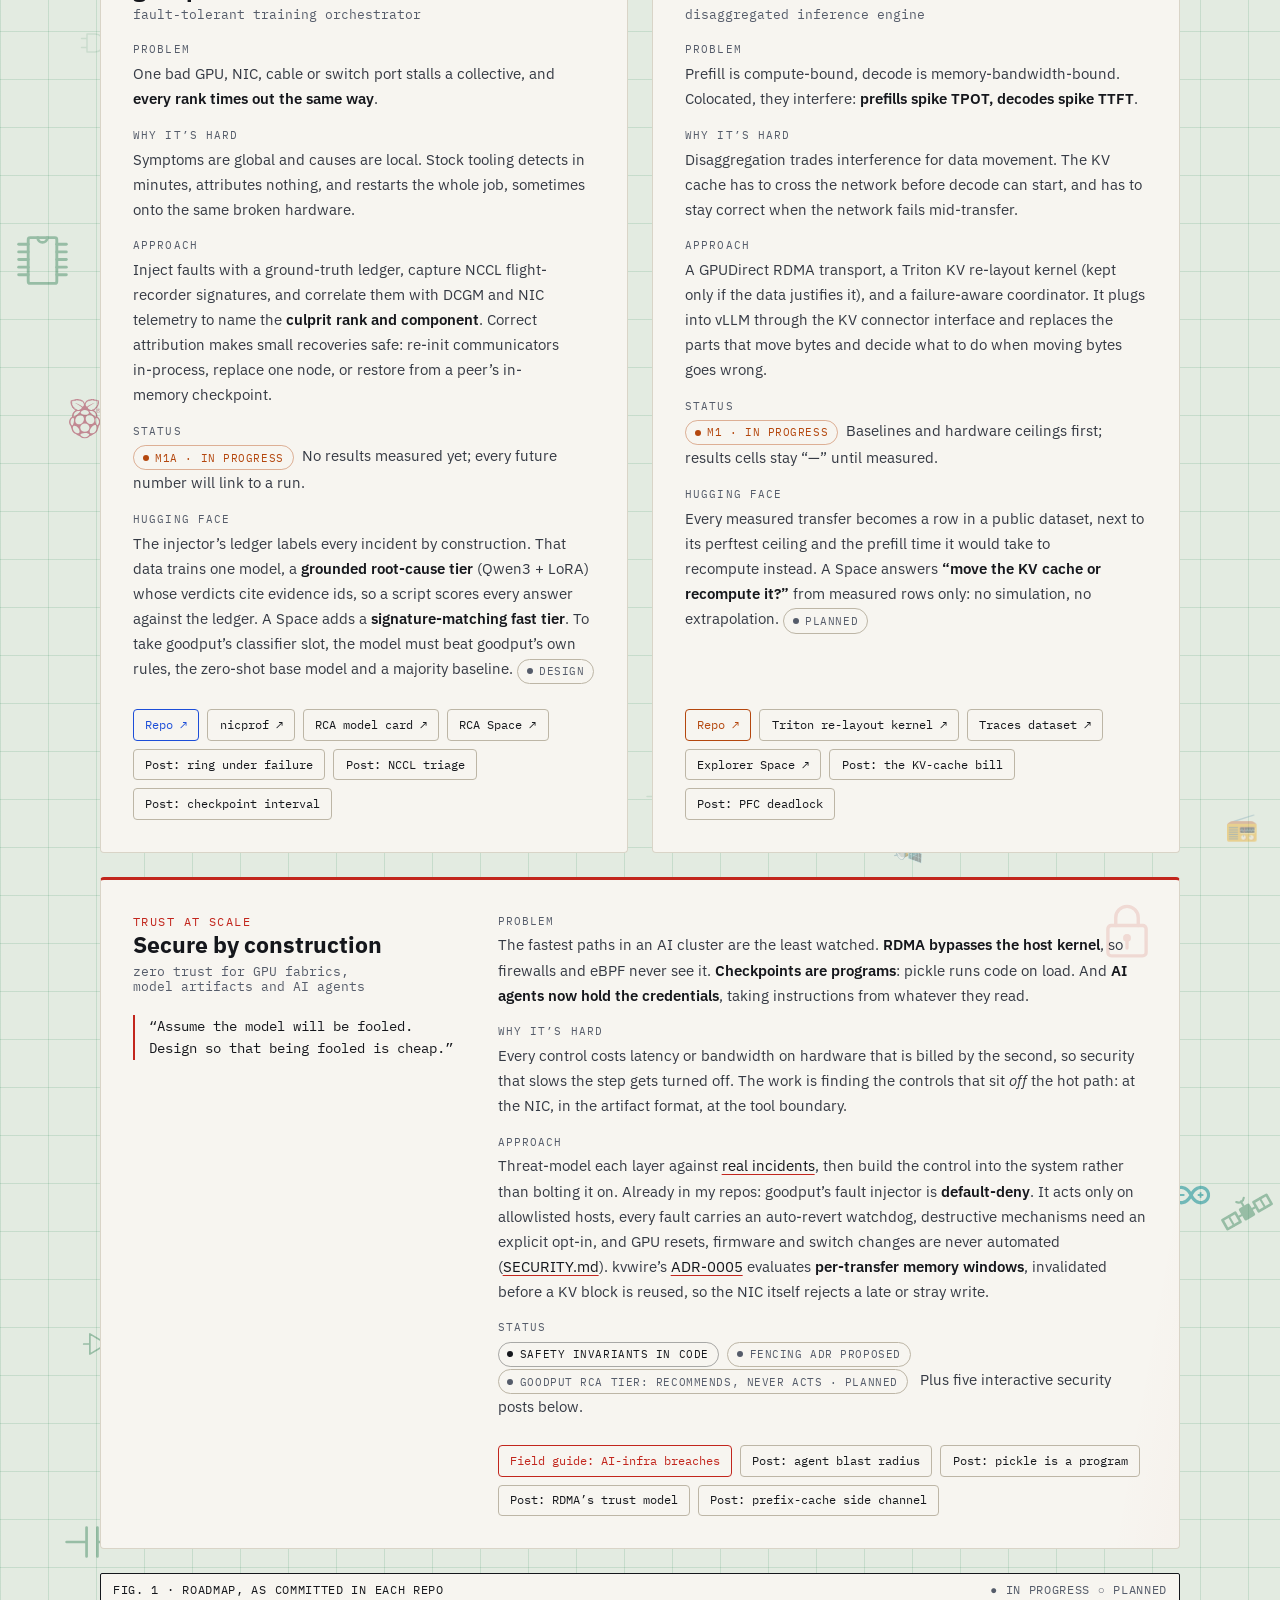
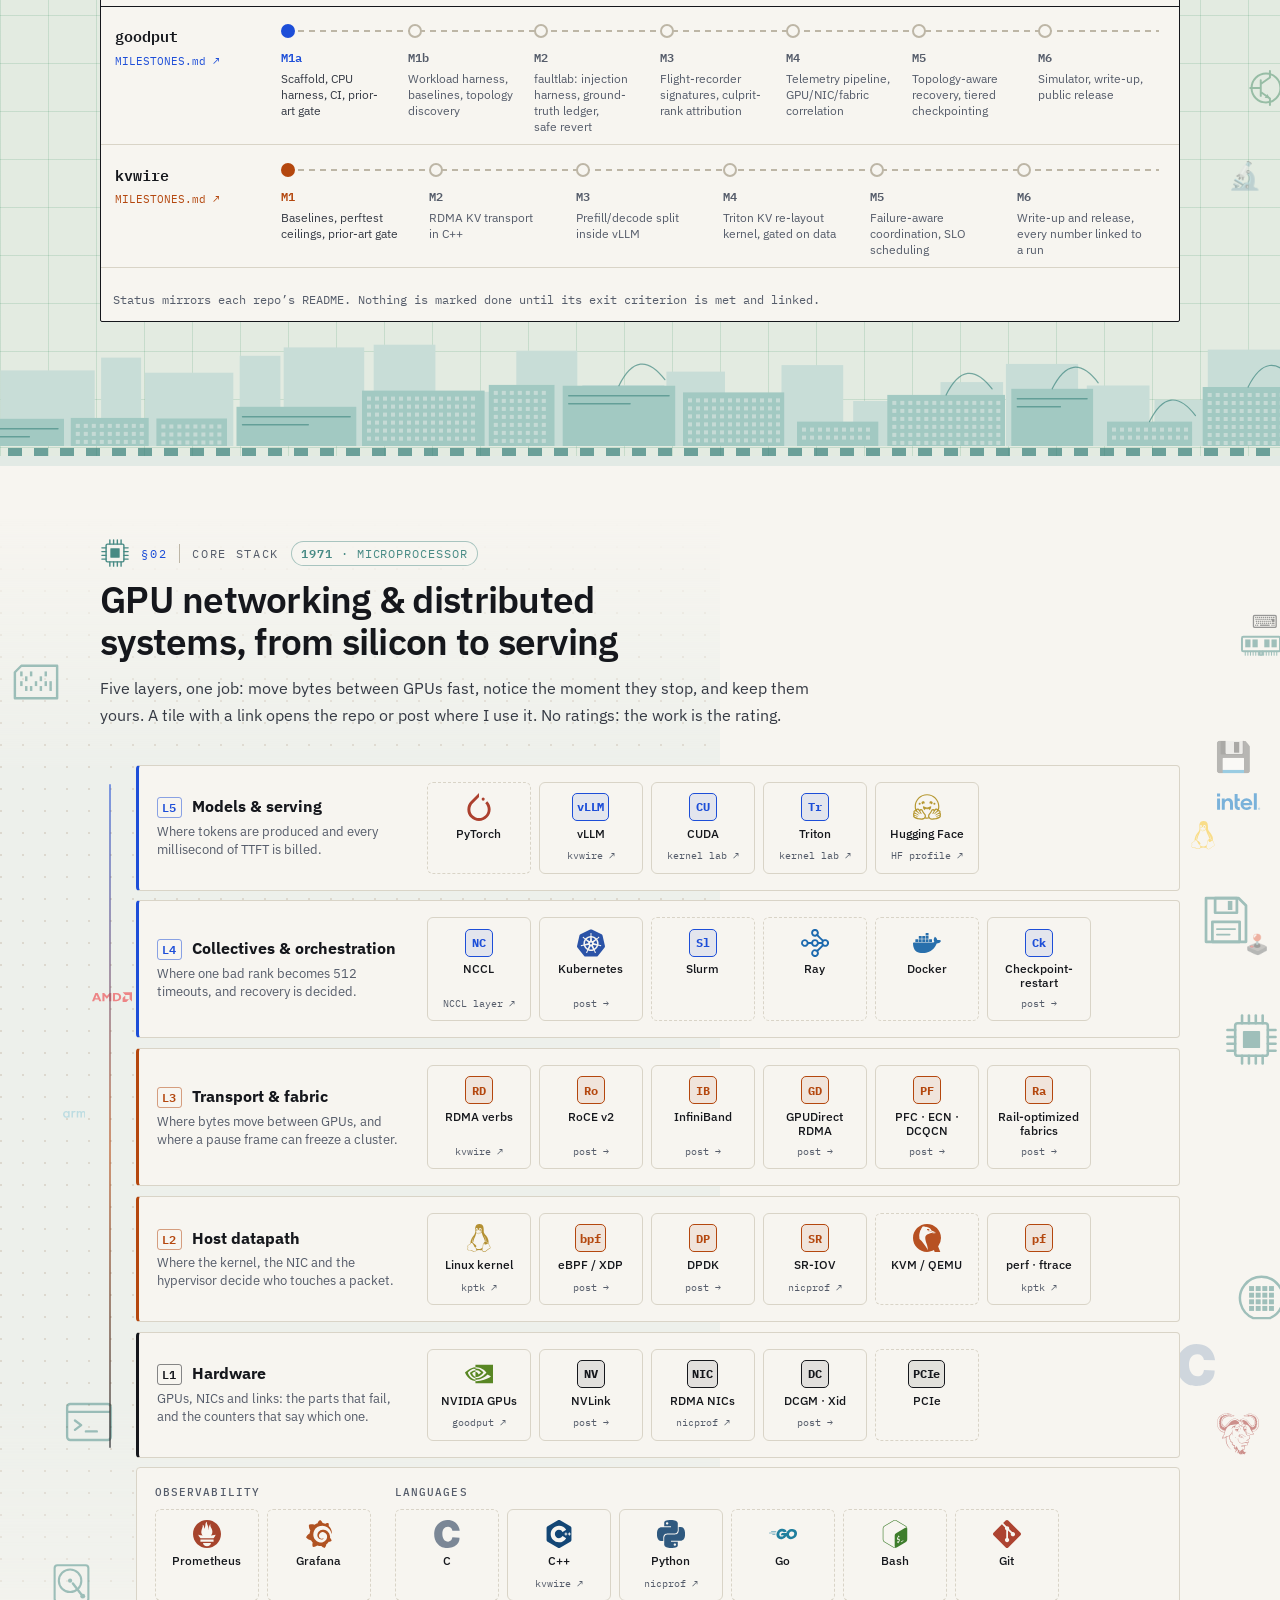
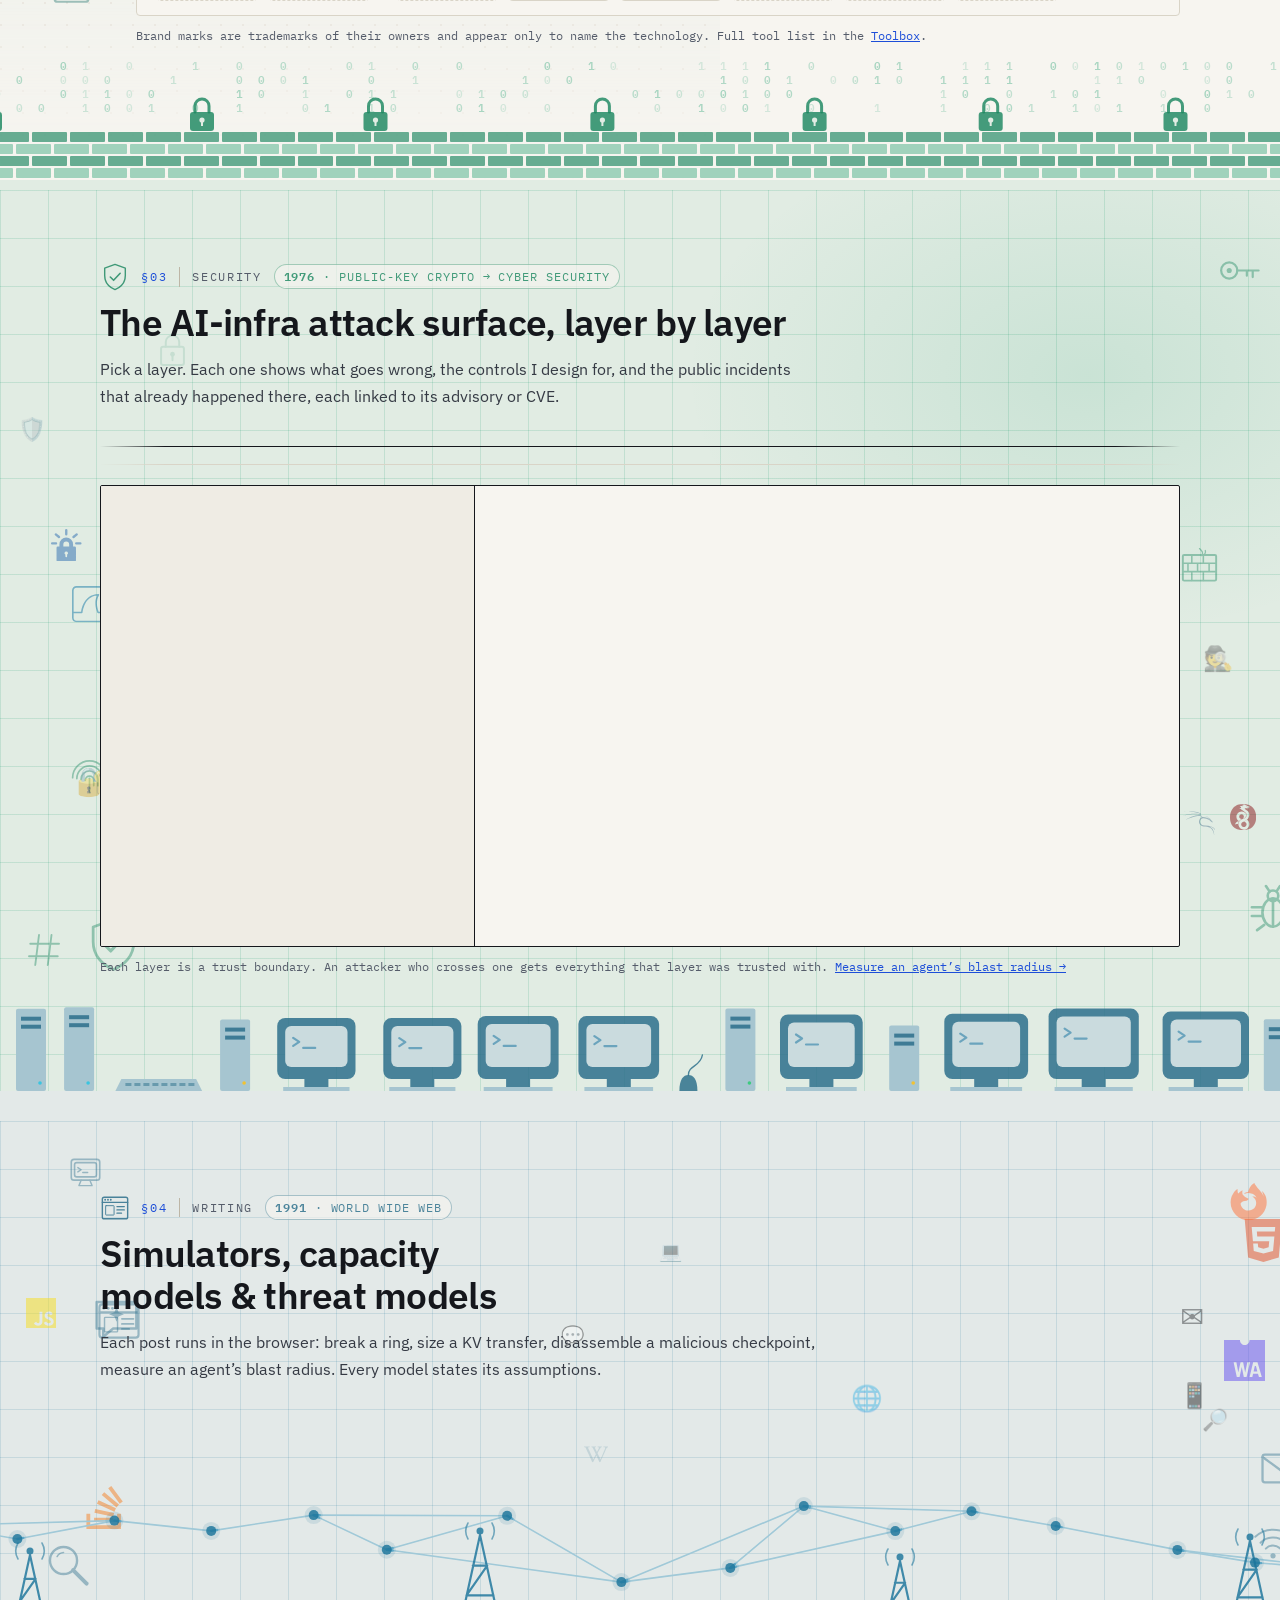
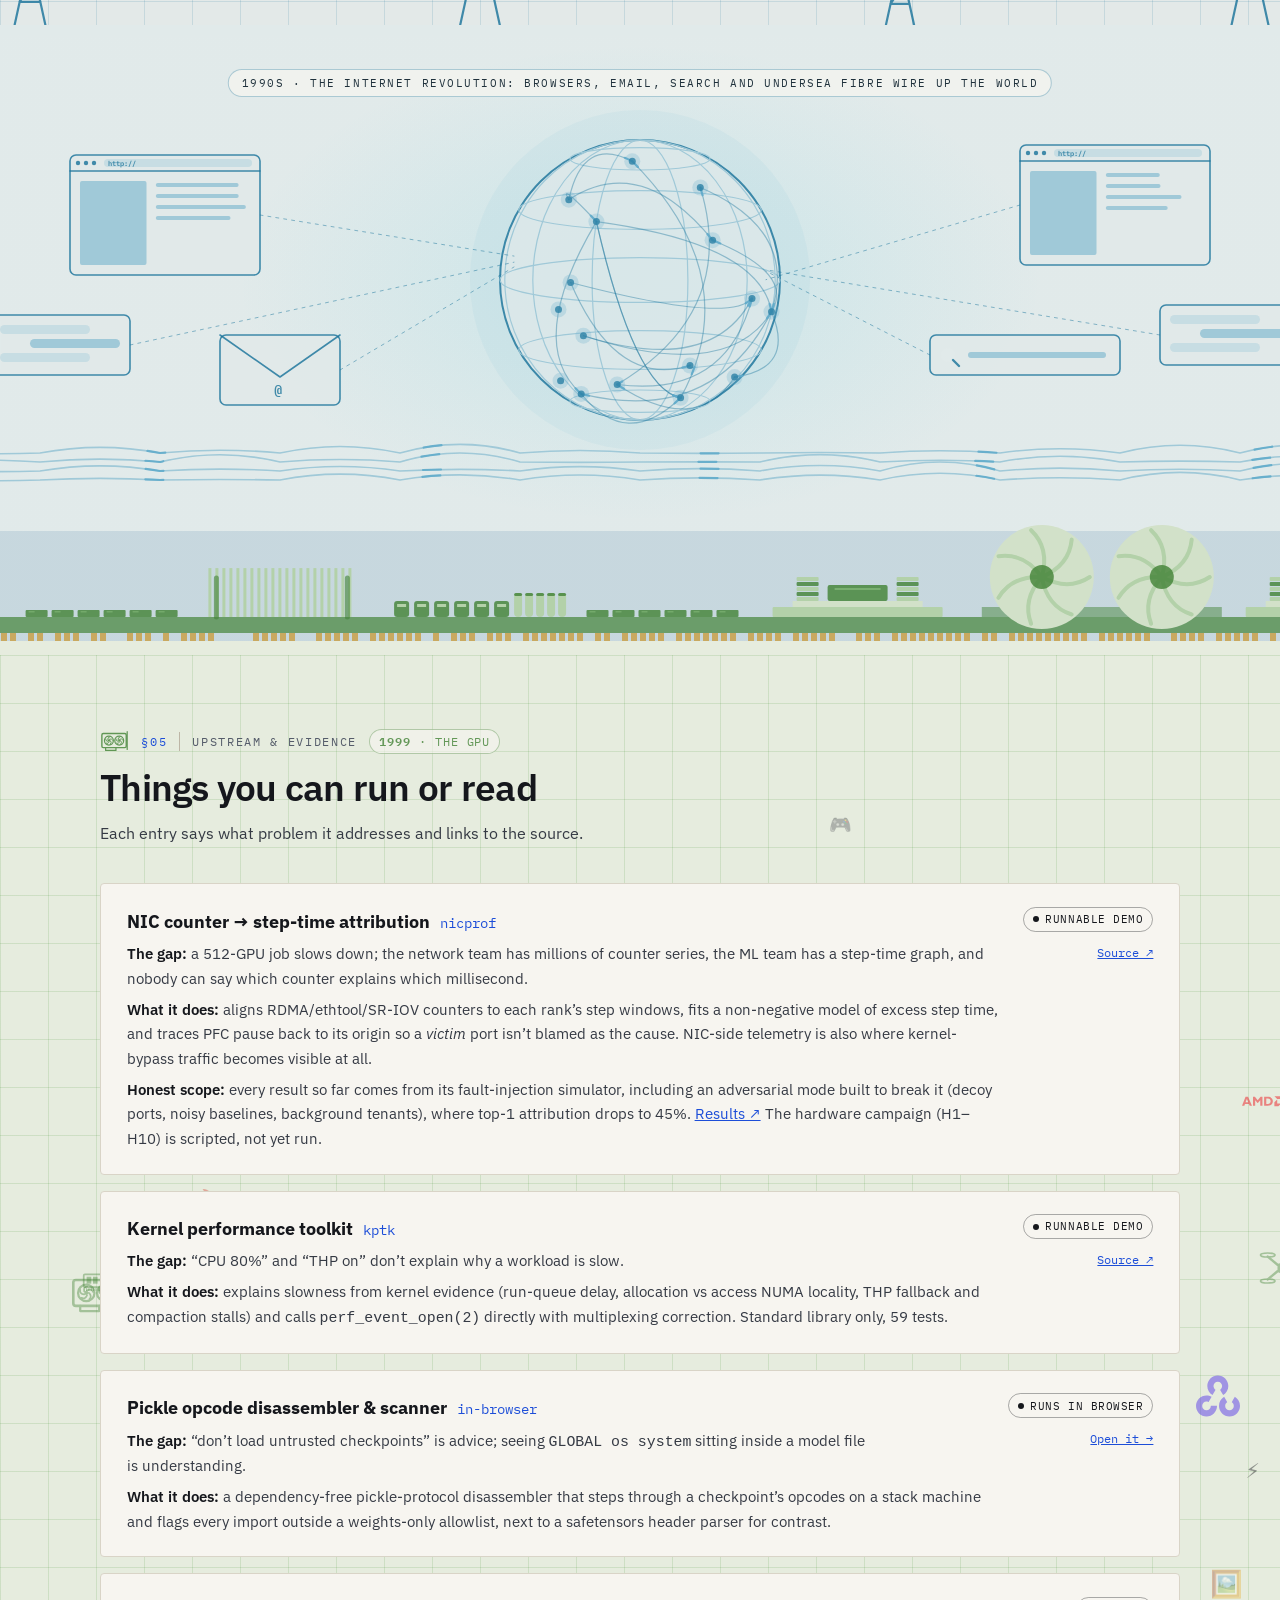
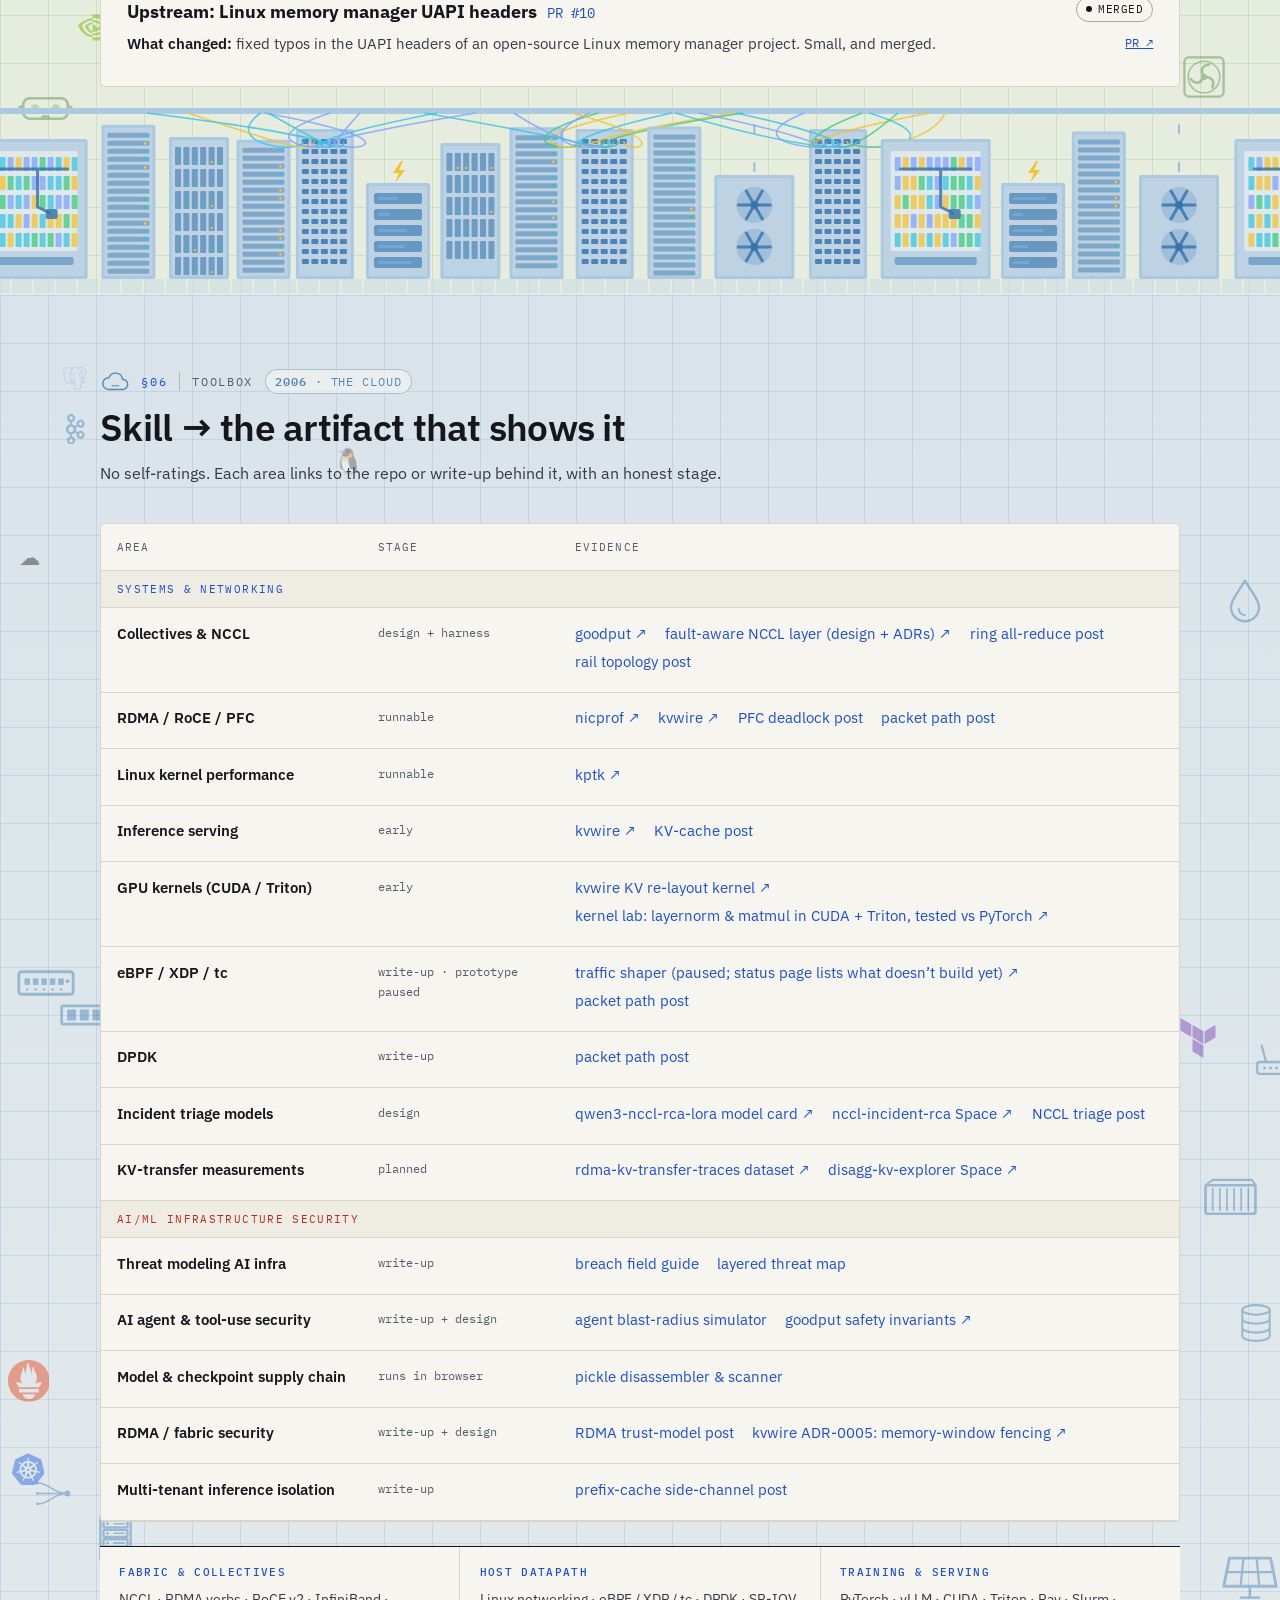
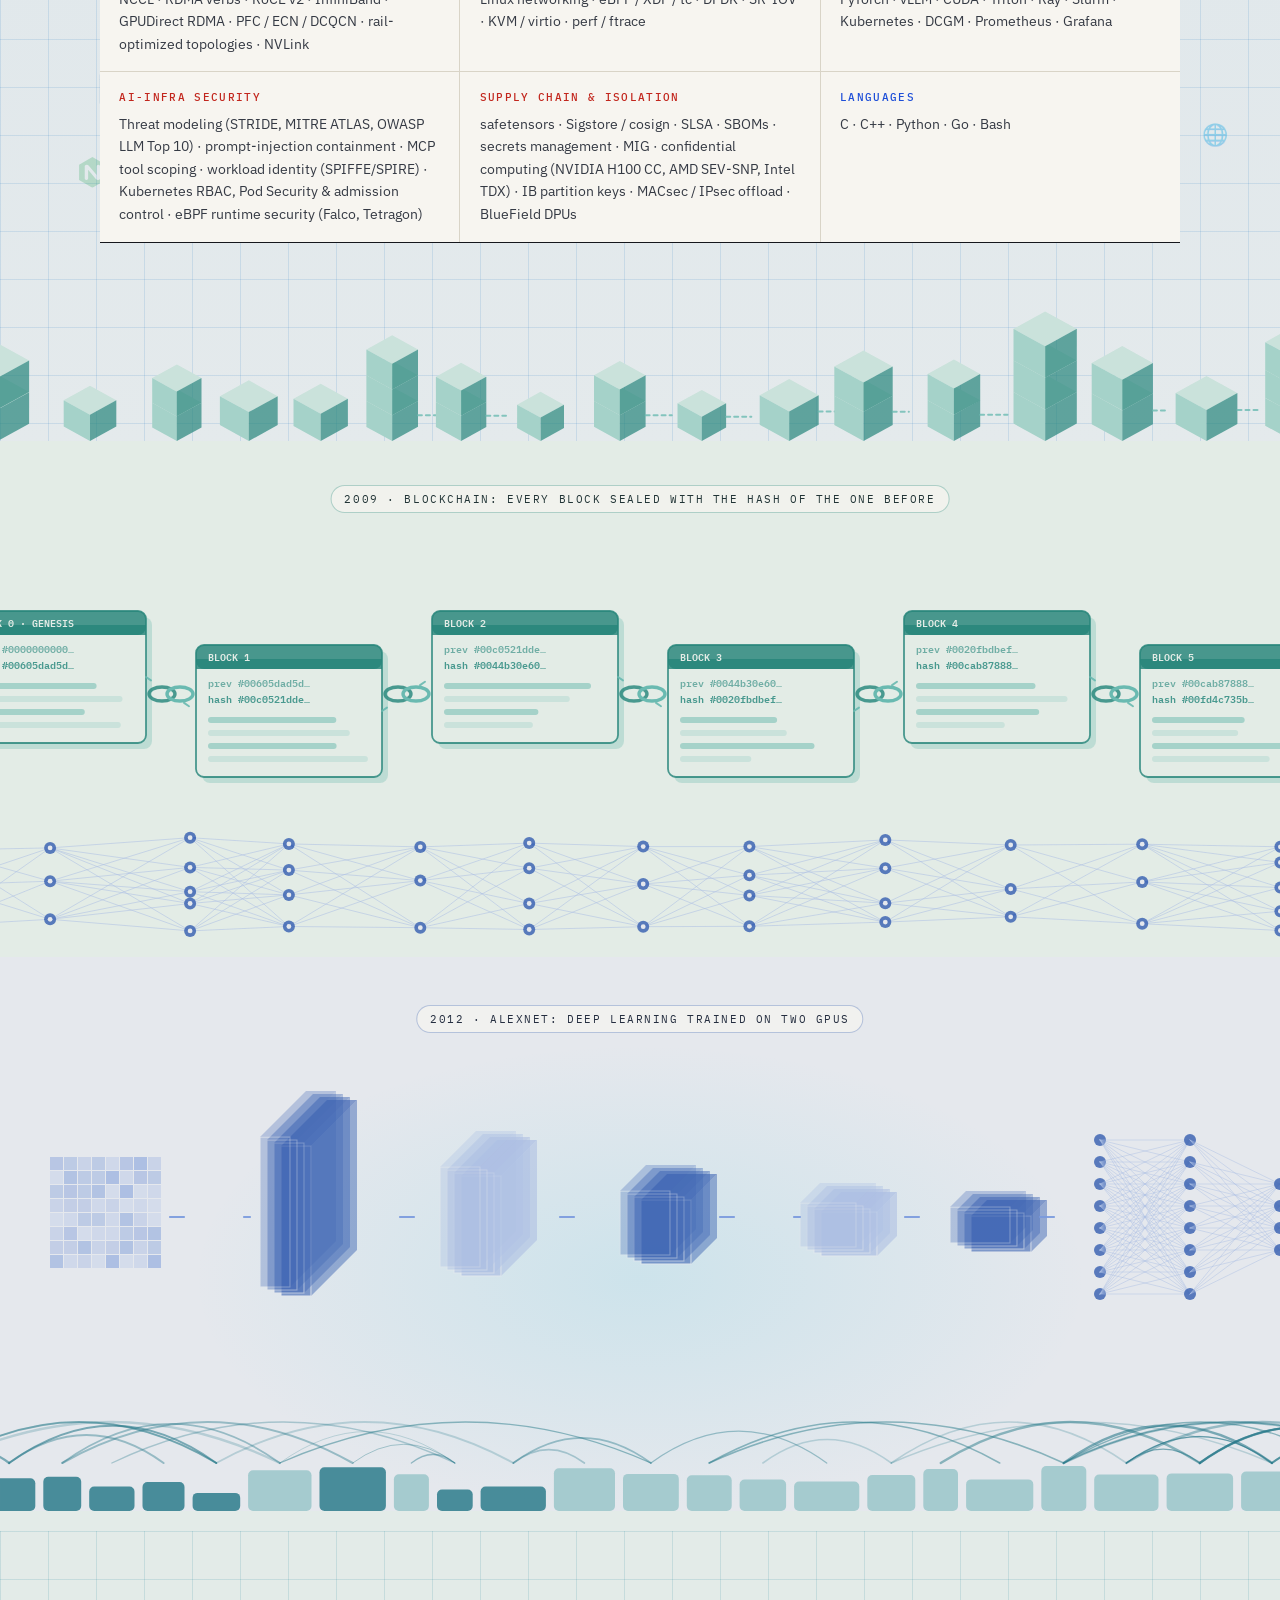
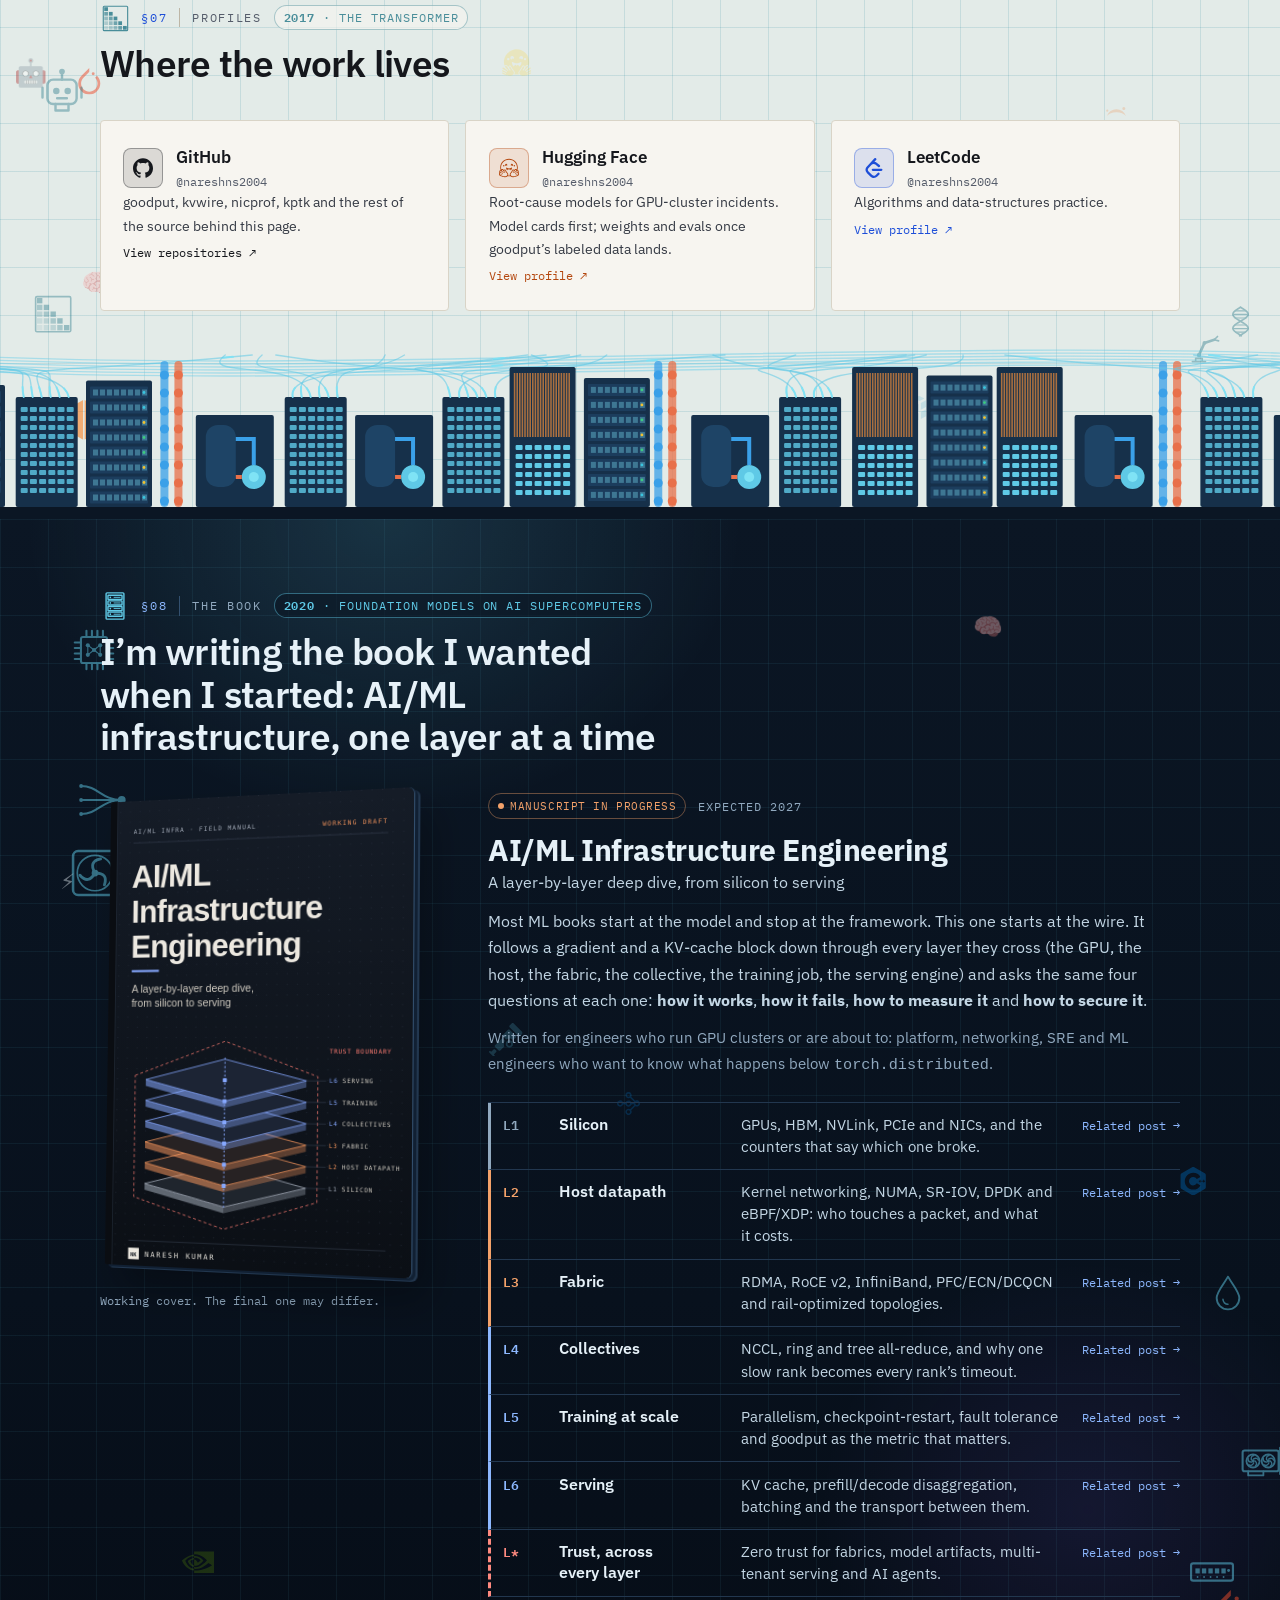
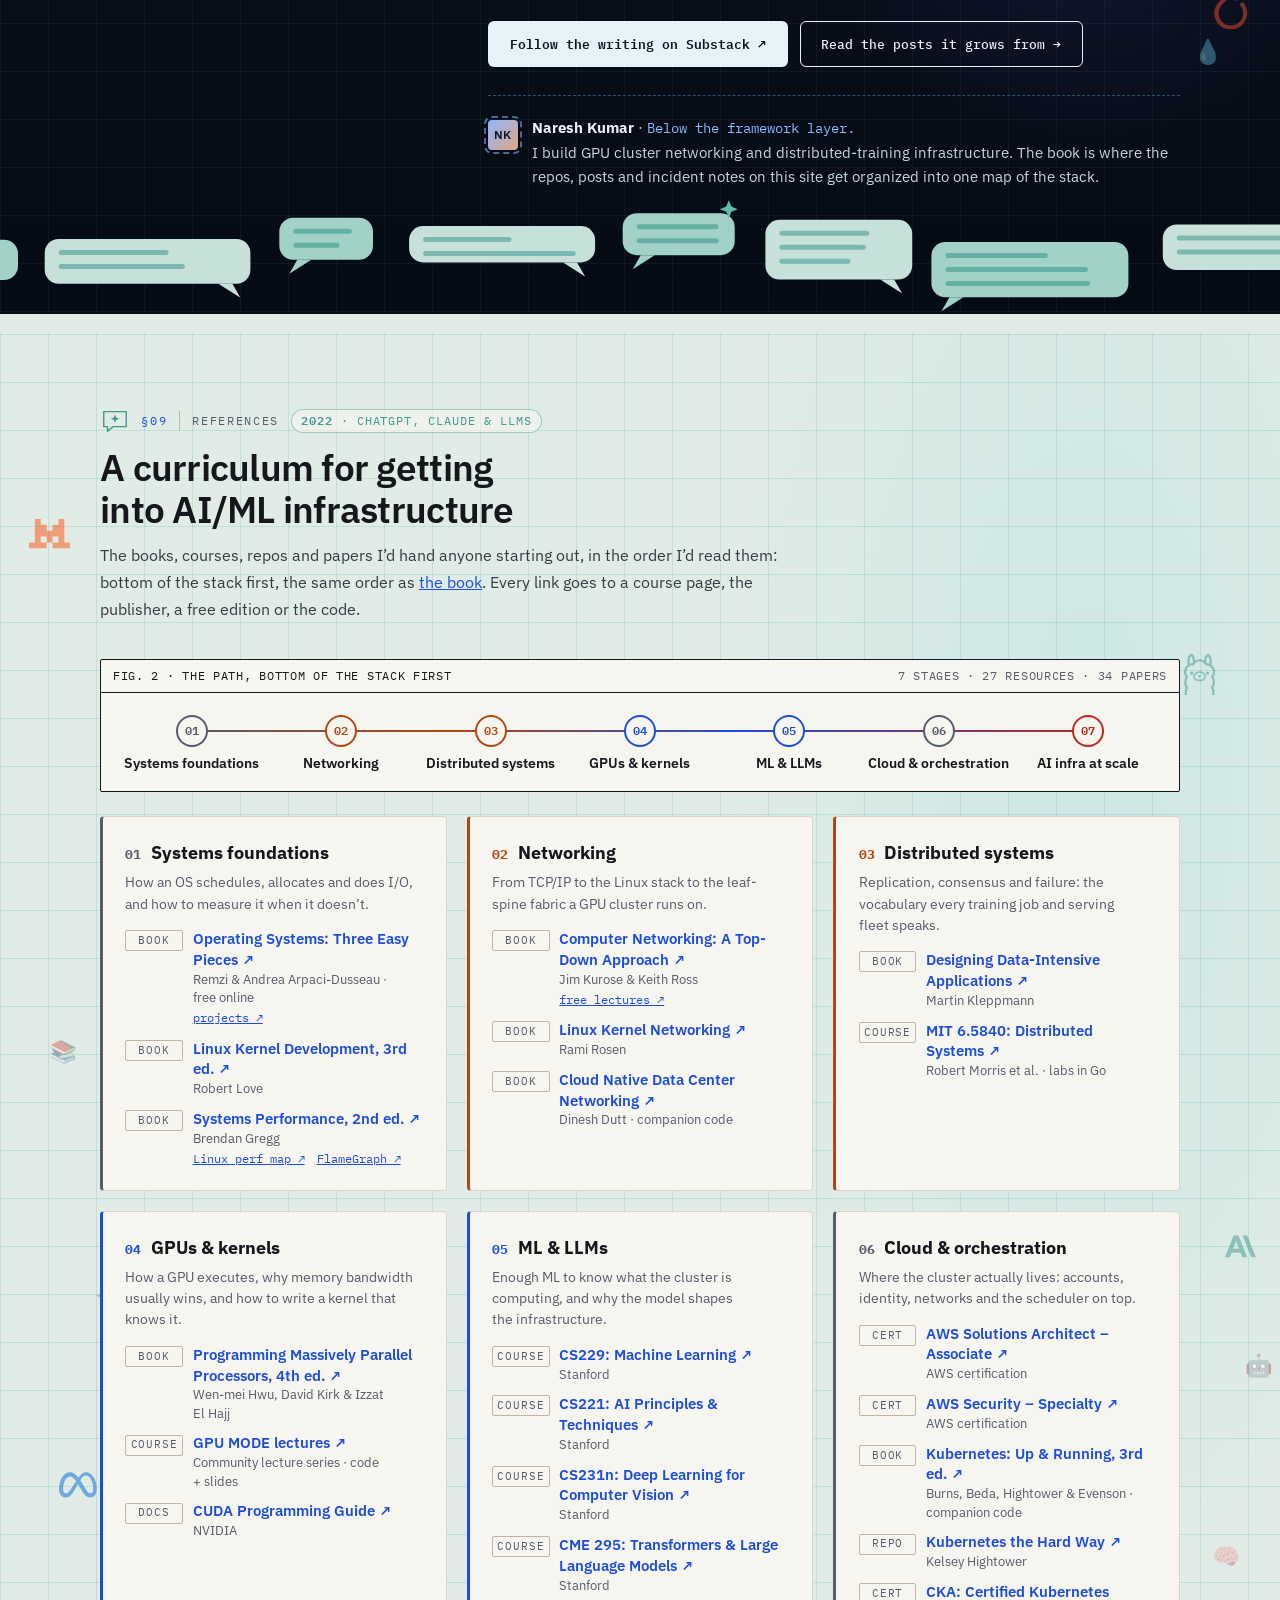
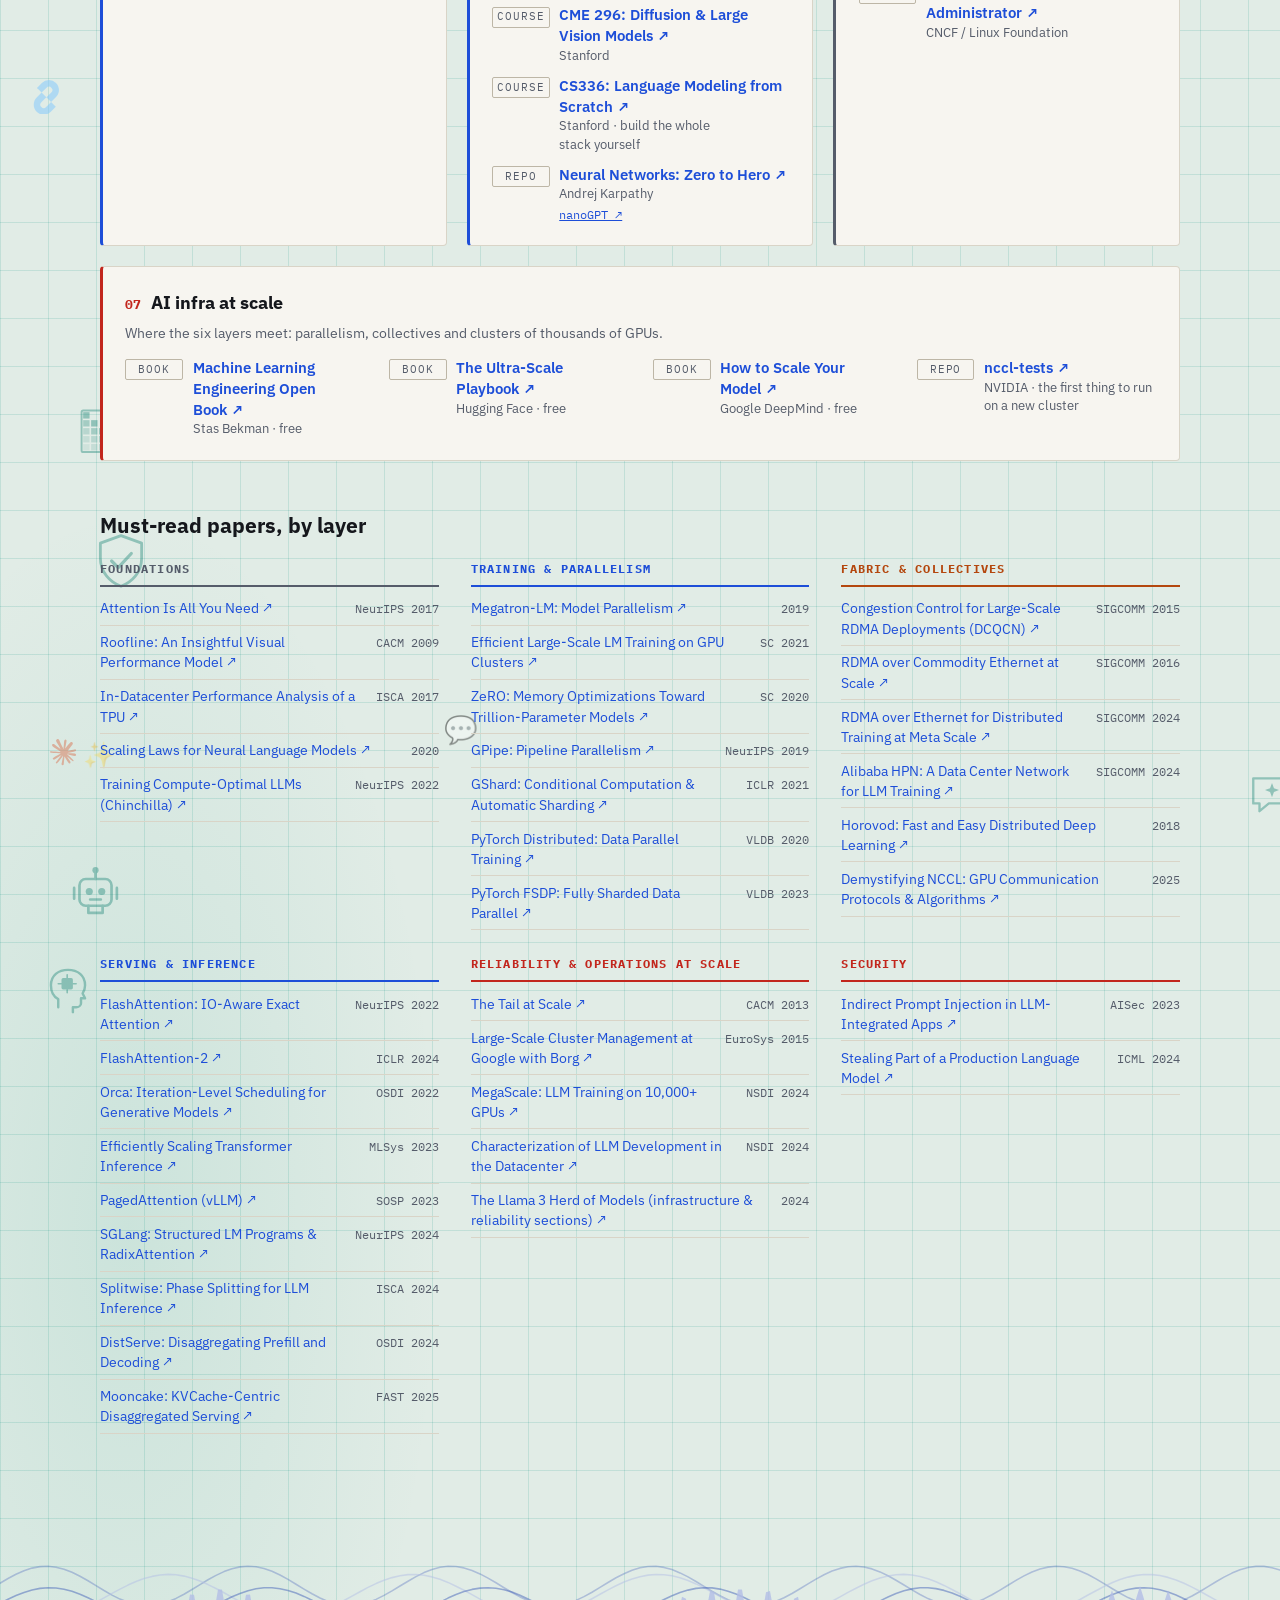
==== commit 3007139c: "Time machine: AlexNet returns, varied skylines, technology logos - 2012 AlexNet interlude restored a" ====
--- a/index.html
+++ b/index.html
@@ -509,10 +509,13 @@
 <!-- 2009: a decorative interlude (no content): a chain of blocks, each sealed with the previous block's hash -->
 <div class="interlude" data-era="chain" aria-hidden="true"><p class="interlude-label">2009 · Blockchain: every block sealed with the hash of the one before</p></div>
 
+<!-- 2012: a decorative interlude (no content): a convolutional network, image → feature maps → dense layers -->
+<div class="interlude" data-era="deep" aria-hidden="true"><p class="interlude-label">2012 · AlexNet: deep learning trained on two GPUs</p></div>
+
 <!-- PROFILES -->
-<section class="section" id="profiles" data-era="learning">
-  <div class="section-head">
-    <p class="section-kicker"><span class="kicker-icon" style="-webkit-mask-image:url(assets/tech/neural-net.svg);mask-image:url(assets/tech/neural-net.svg)" aria-hidden="true"></span>Profiles<span class="era-tag"><b>2012–2017</b> · Deep learning → Transformer</span></p>
+<section class="section" id="profiles" data-era="transformer">
+  <div class="section-head">
+    <p class="section-kicker"><span class="kicker-icon" style="-webkit-mask-image:url(assets/tech/attention.svg);mask-image:url(assets/tech/attention.svg)" aria-hidden="true"></span>Profiles<span class="era-tag"><b>2017</b> · The Transformer</span></p>
     <h2 class="section-title">Where the work lives</h2>
   </div>
 
@@ -781,7 +784,7 @@
   <div class="footer-links">
     <a href="#top">Back to top <span aria-hidden="true">⏫</span></a>
   </div>
-  <p class="art-credit">Technology icons and illustrations drawn for this site. <a href="assets/tech/CREDITS.md">Credits</a></p>
+  <p class="art-credit">Technology icons and illustrations drawn for this site; technology logos from <a href="https://simpleicons.org" target="_blank" rel="noopener">Simple Icons</a> (CC0), each a trademark of its owner. <a href="assets/tech/CREDITS.md">Credits</a></p>
 </footer>
 
 <script src="assets/js/data.js"></script>
--- a/assets/css/era.css
+++ b/assets/css/era.css
@@ -39,7 +39,7 @@
 [data-era="gpu"]         { --hue: #4E9A3E; }
 [data-era="cloud"]       { --hue: #3A86C8;
   --band-bg: linear-gradient(180deg, color-mix(in srgb, #3A86C8 16%, var(--paper)), var(--band)); }
-[data-era="learning"]    { --hue: #2A8C9E; }
+[data-era="transformer"] { --hue: #2A8C9E; }
 [data-era="llm"]         { --hue: #1F9C8A;
   --band-bg: radial-gradient(40% 40% at 85% 15%, color-mix(in srgb, #39C5E0 12%, transparent), transparent 70%),
              radial-gradient(35% 35% at 10% 85%, color-mix(in srgb, #2BA38A 12%, transparent), transparent 70%), var(--band); }
@@ -75,7 +75,7 @@
 }
 .proof { margin-bottom: 150px; }
 .section[data-era="next"] { padding-bottom: 5rem; }
-.section[data-era="web"], .section[data-era="cloud"], .section[data-era="llm"] { padding-bottom: 12rem; }   /* room for the interludes' skylines */
+.section[data-era="web"], .section[data-era="cloud"], .section[data-era="llm"], .section[data-era="gpu"], .section[data-era="transformer"] { padding-bottom: 13rem; }   /* room for the interludes' skylines */
 
 /* ─── interludes: a cutaway between sections (no content) ─── */
 .interlude { height: 620px; }
@@ -90,6 +90,9 @@
   --band-bg: radial-gradient(45% 55% at 50% 40%, color-mix(in srgb, #39C5E0 14%, transparent), transparent 70%),
              linear-gradient(180deg, var(--band) 0 80%, color-mix(in srgb, #1E6FA0 22%, var(--paper)) 80%); }
 [data-era="chain"] { --hue: #2A9D8F; }
+[data-era="deep"] { --hue: #3F6FD0;
+  --band-bg: radial-gradient(50% 60% at 50% 55%, color-mix(in srgb, #39C5E0 14%, transparent), transparent 70%), var(--band); }
+.interlude[data-era="deep"] { height: 560px; }
 [data-era="quantum"] { --hue: #4C6FD8;
   --band-bg: radial-gradient(40% 50% at 50% 70%, color-mix(in srgb, #39C5E0 14%, transparent), transparent 70%),
              radial-gradient(30% 40% at 20% 30%, color-mix(in srgb, #4C6FD8 12%, transparent), transparent 70%), var(--band); }
@@ -105,6 +108,11 @@
 .ti-soft { --o: 0.16; }
 .ti-spin { animation: spin var(--t, 30s) linear infinite; }
 .ti-pulse { animation: pulse 3.2s ease-in-out infinite alternate, float var(--t, 9s) ease-in-out infinite alternate; }
+.tlg {
+  position: absolute; display: block; fill: var(--c, var(--deep)); opacity: 0.5;
+  animation: float var(--t, 10s) ease-in-out infinite alternate; animation-delay: calc(var(--d, 0s) * -1);
+}
+.tlg-soft { opacity: 0.2; }
 .te {
   position: absolute; display: block; font-size: var(--fs, 22px); line-height: 1; opacity: 0.42; filter: saturate(0.8);
   animation: float var(--t, 11s) ease-in-out infinite alternate; animation-delay: calc(var(--d, 0s) * -1);
@@ -162,11 +170,11 @@
 
 @media (max-width: 1279px) { .ti-m, .te-m { display: none; } }
 @media (max-width: 860px) {
-  .ti { --o: 0.28; } .ti-soft { display: none; } .te { opacity: 0.3; }
+  .ti { --o: 0.28; } .ti-soft, .tlg-soft { display: none; } .te { opacity: 0.3; }
   .era-dial { left: 0.6rem; bottom: 0.6rem; padding: 0.35rem 0.6rem 0.4rem 0.45rem; }
   .era-dial i { width: 22px; height: 22px; } .era-dial .yr { font-size: 0.9rem; } .era-dial .hint { display: none; }
 }
 @media (prefers-reduced-motion: reduce) {
-  .ti, .te, .sig, .led { animation: none !important; }
+  .ti, .te, .tlg, .sig, .led { animation: none !important; }
 }
 @media print, (max-width: 600px) { .era-dial { display: none; } }
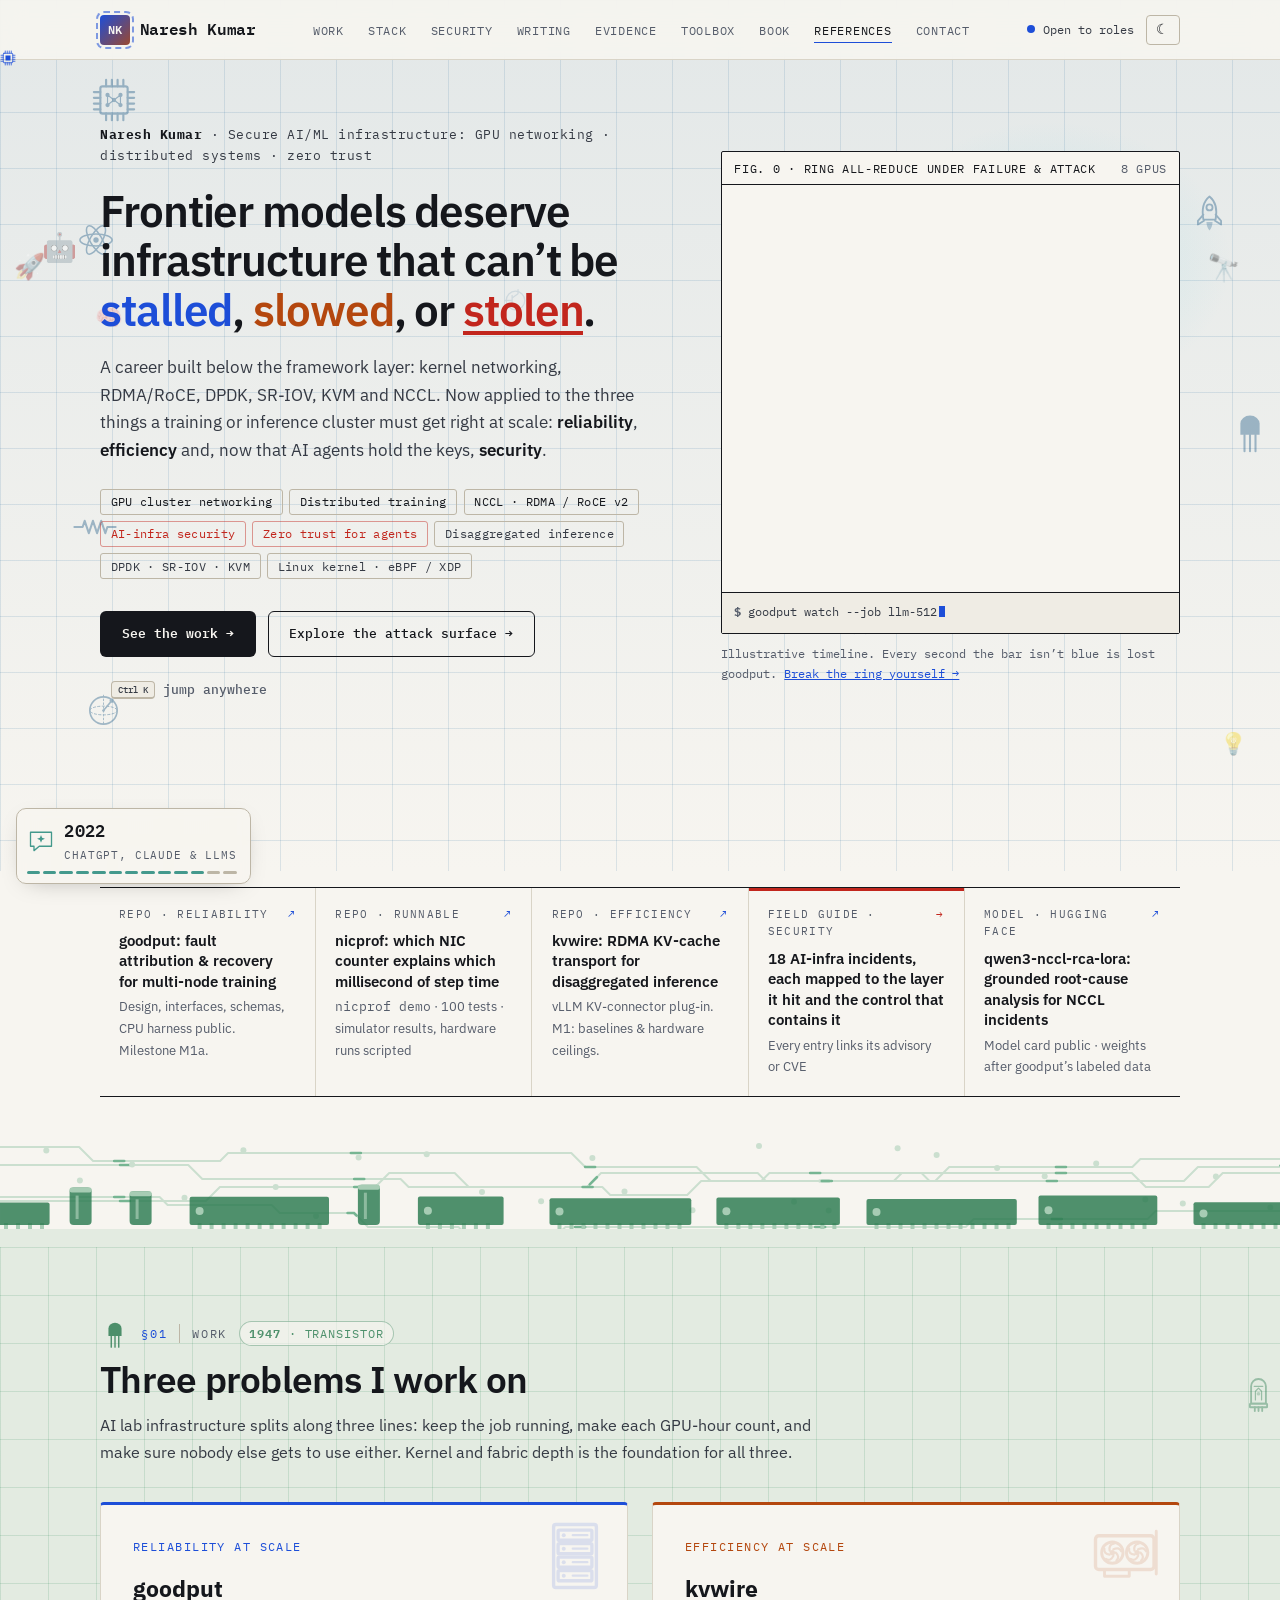
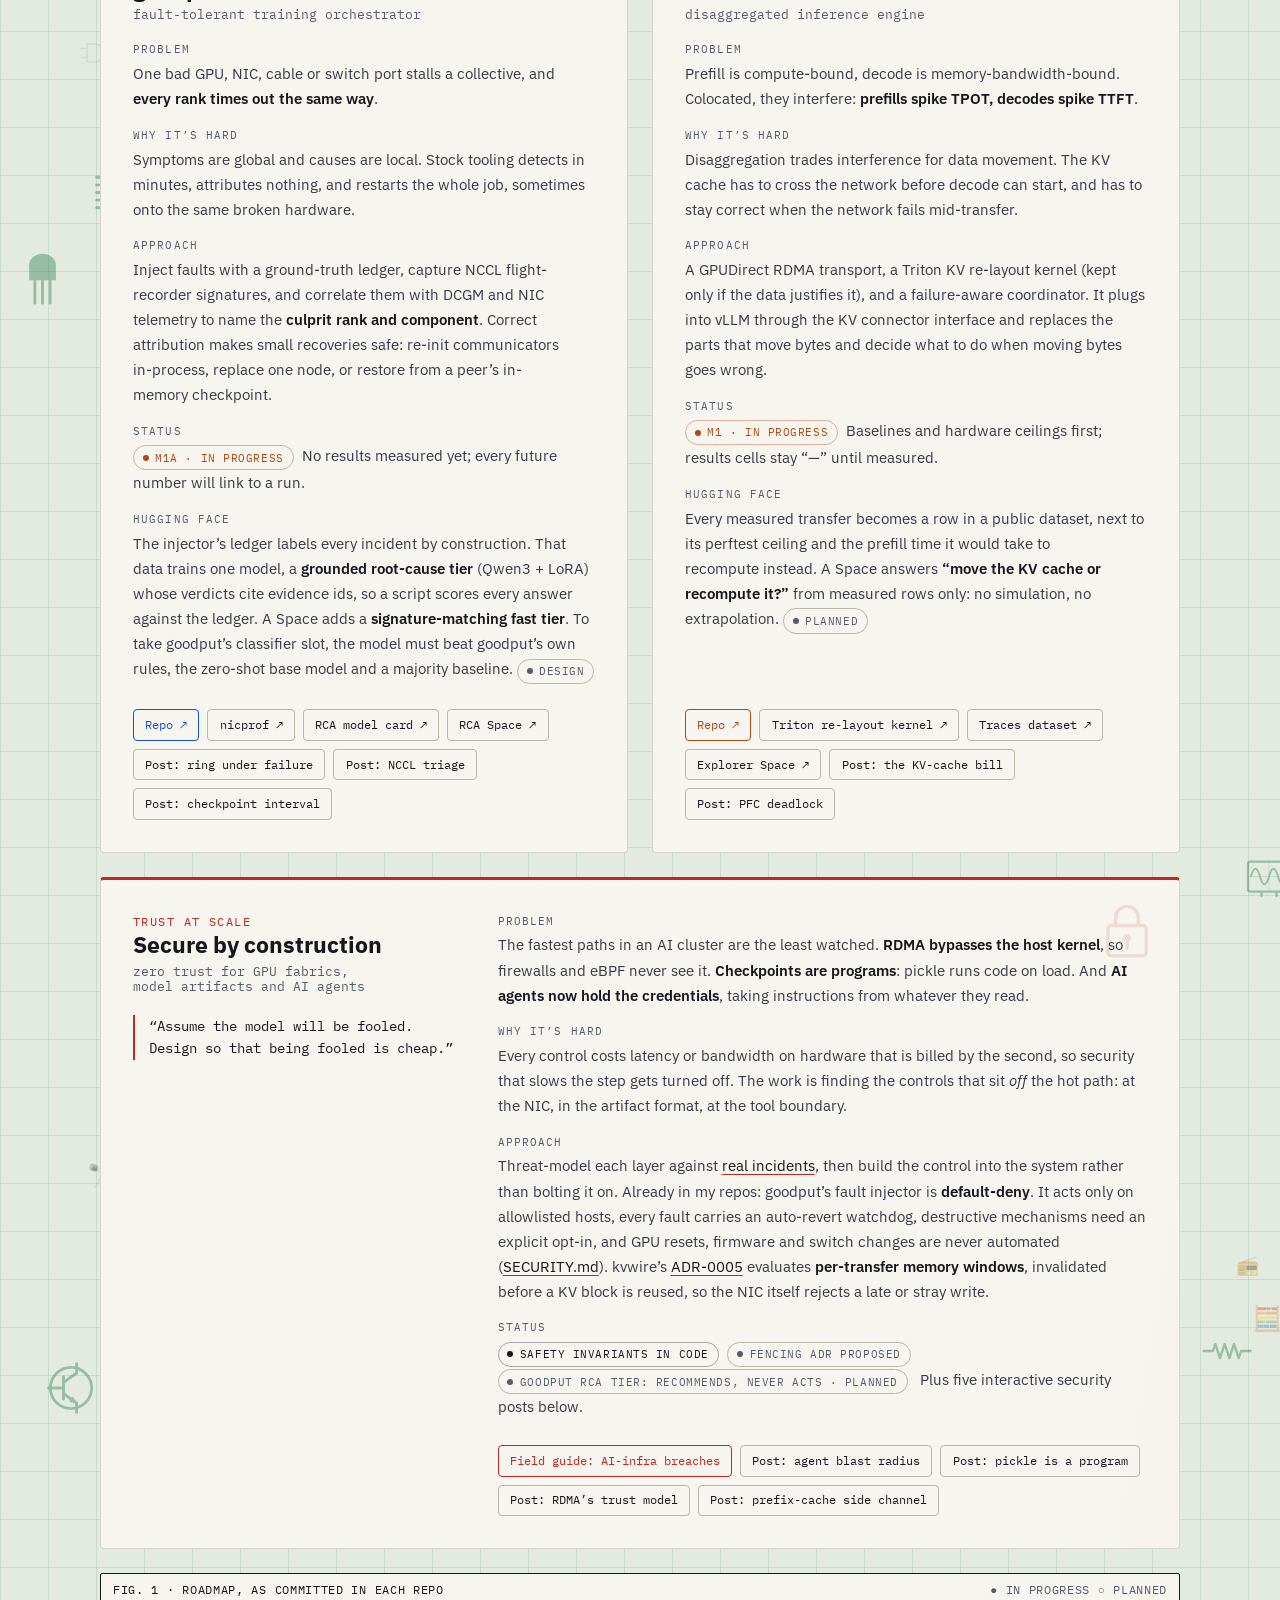
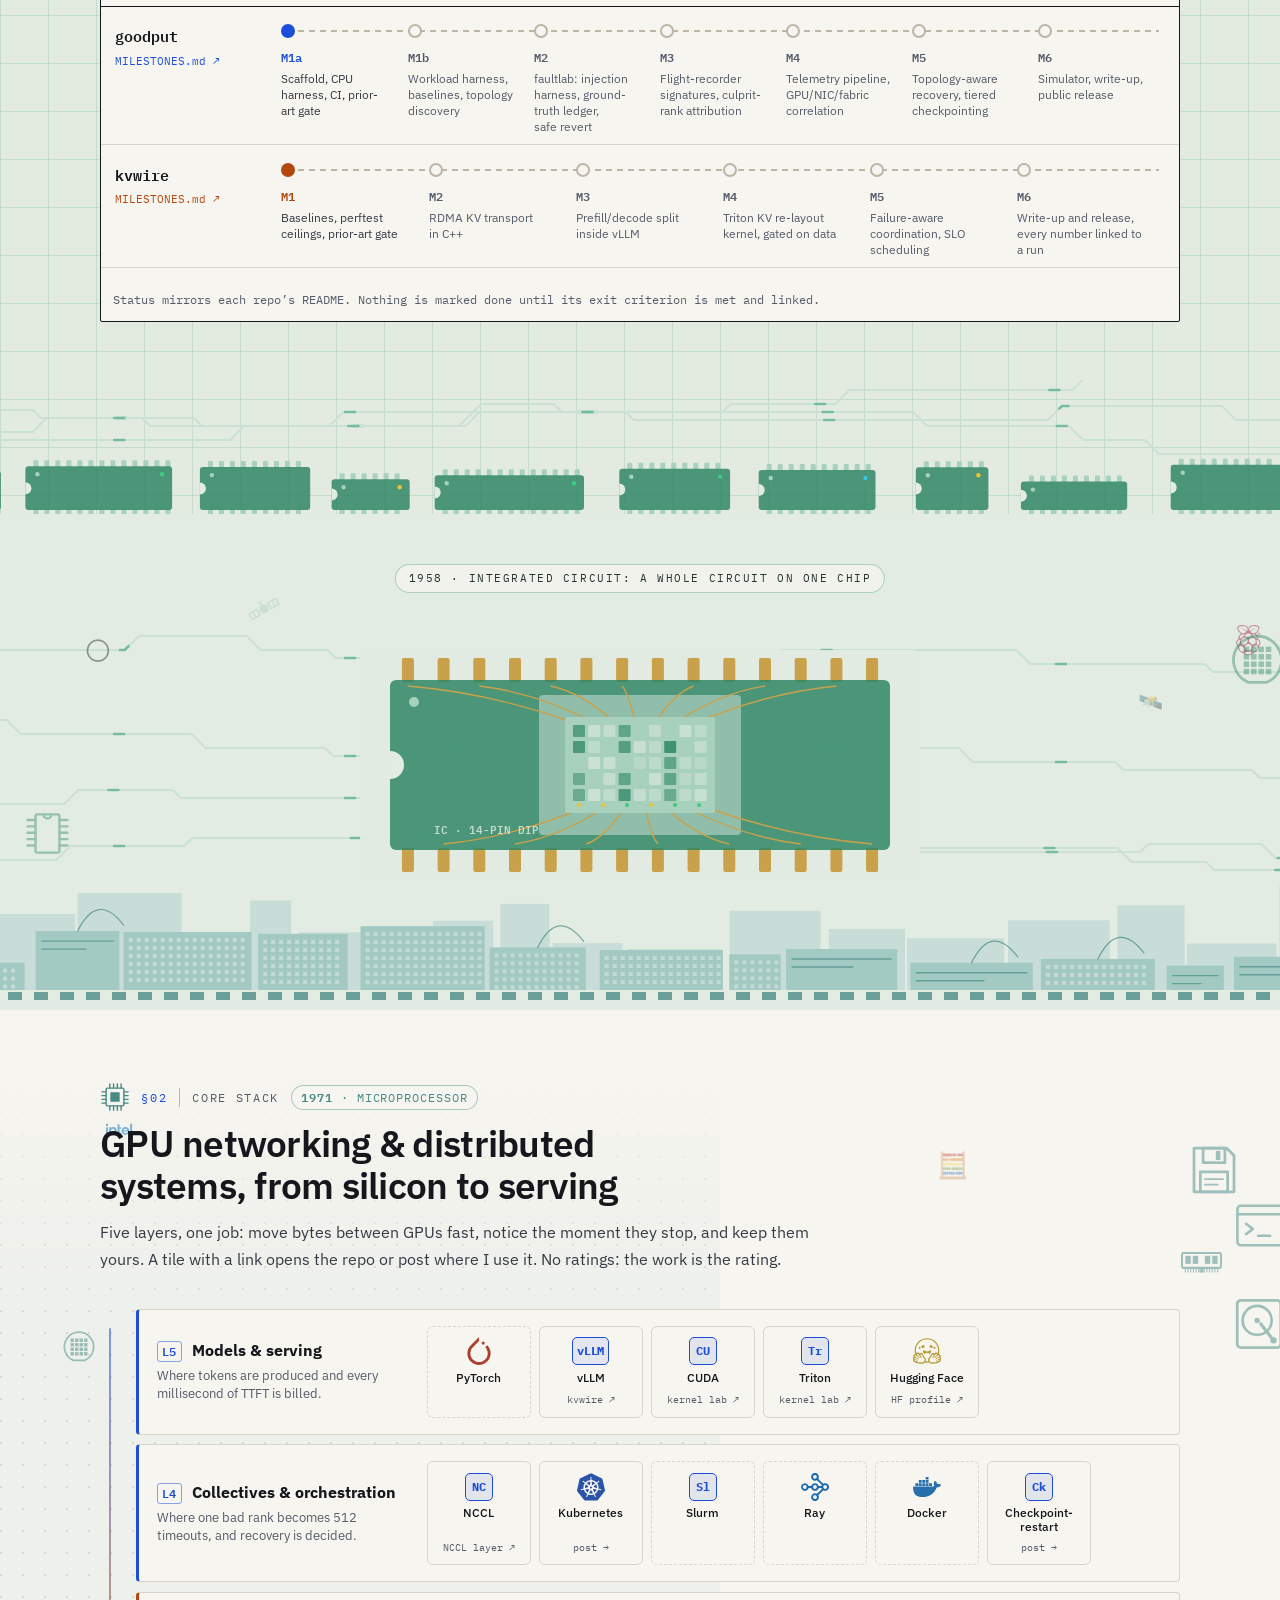
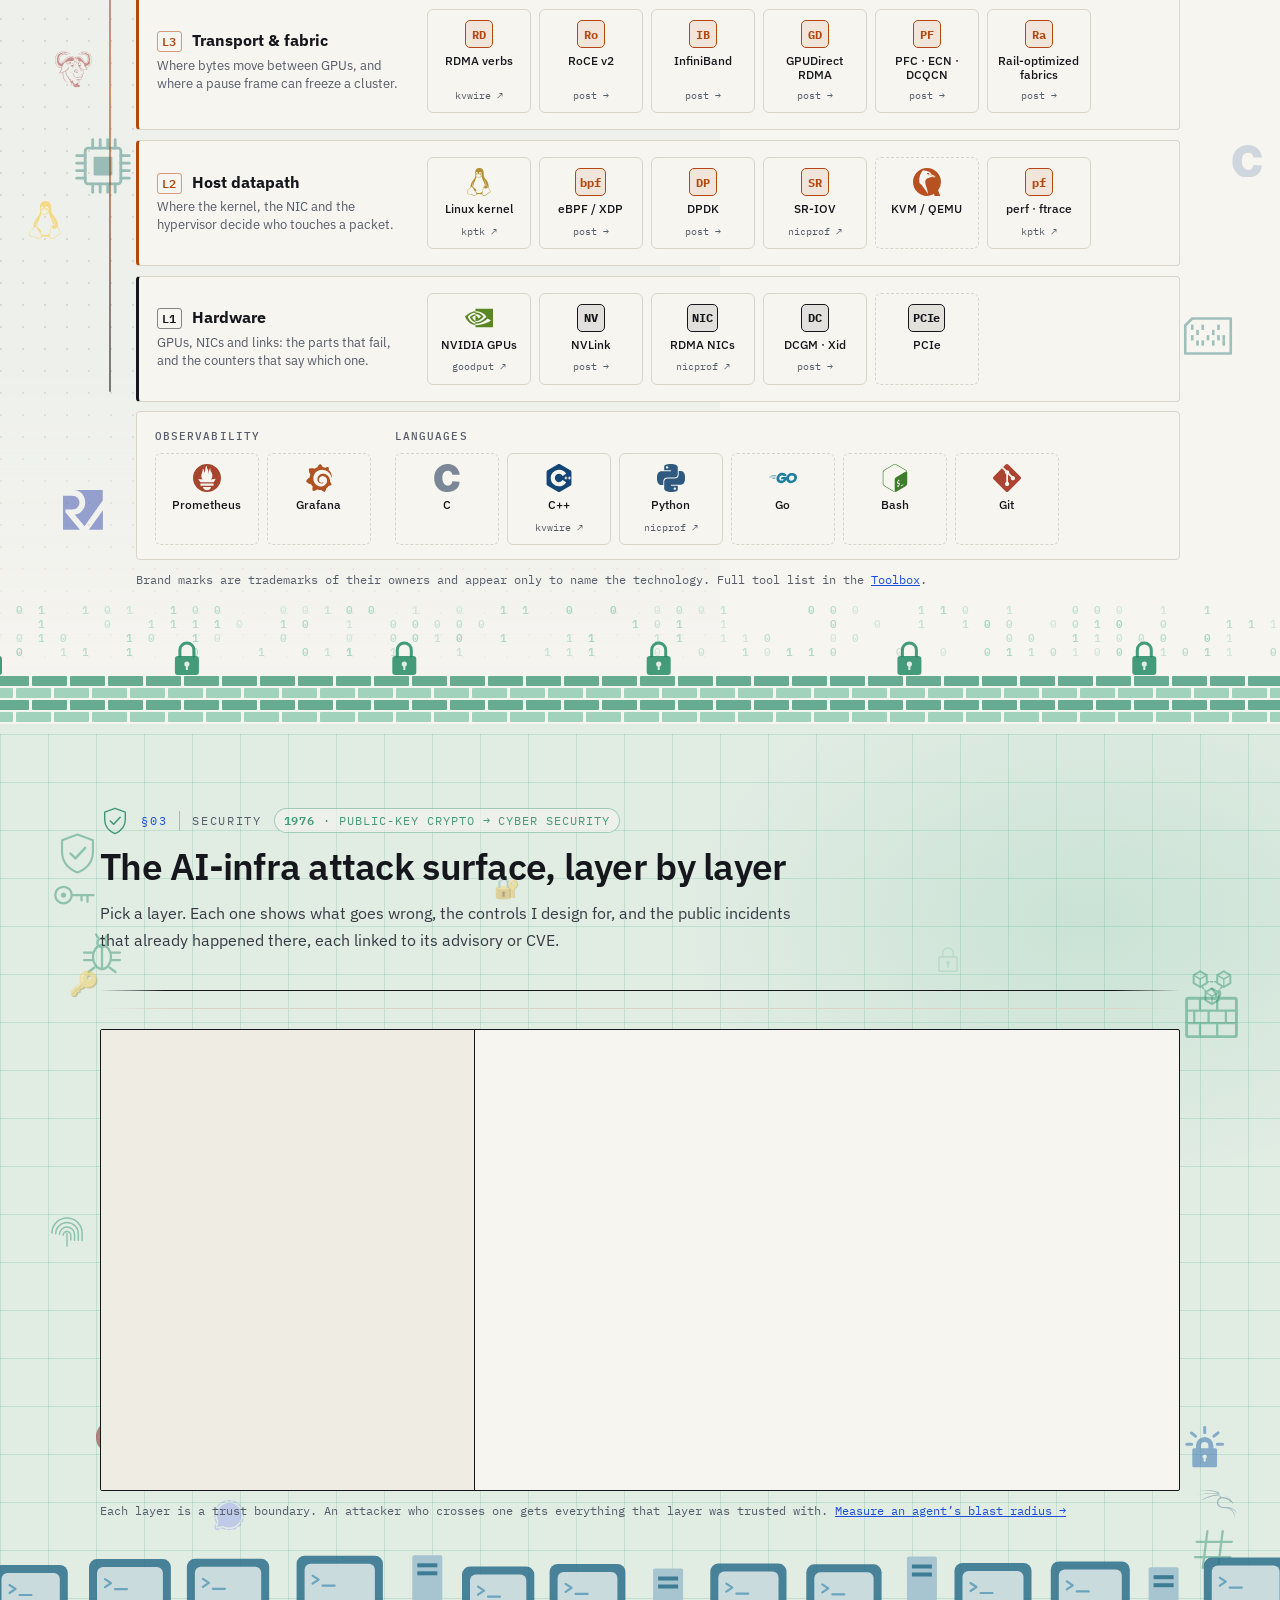
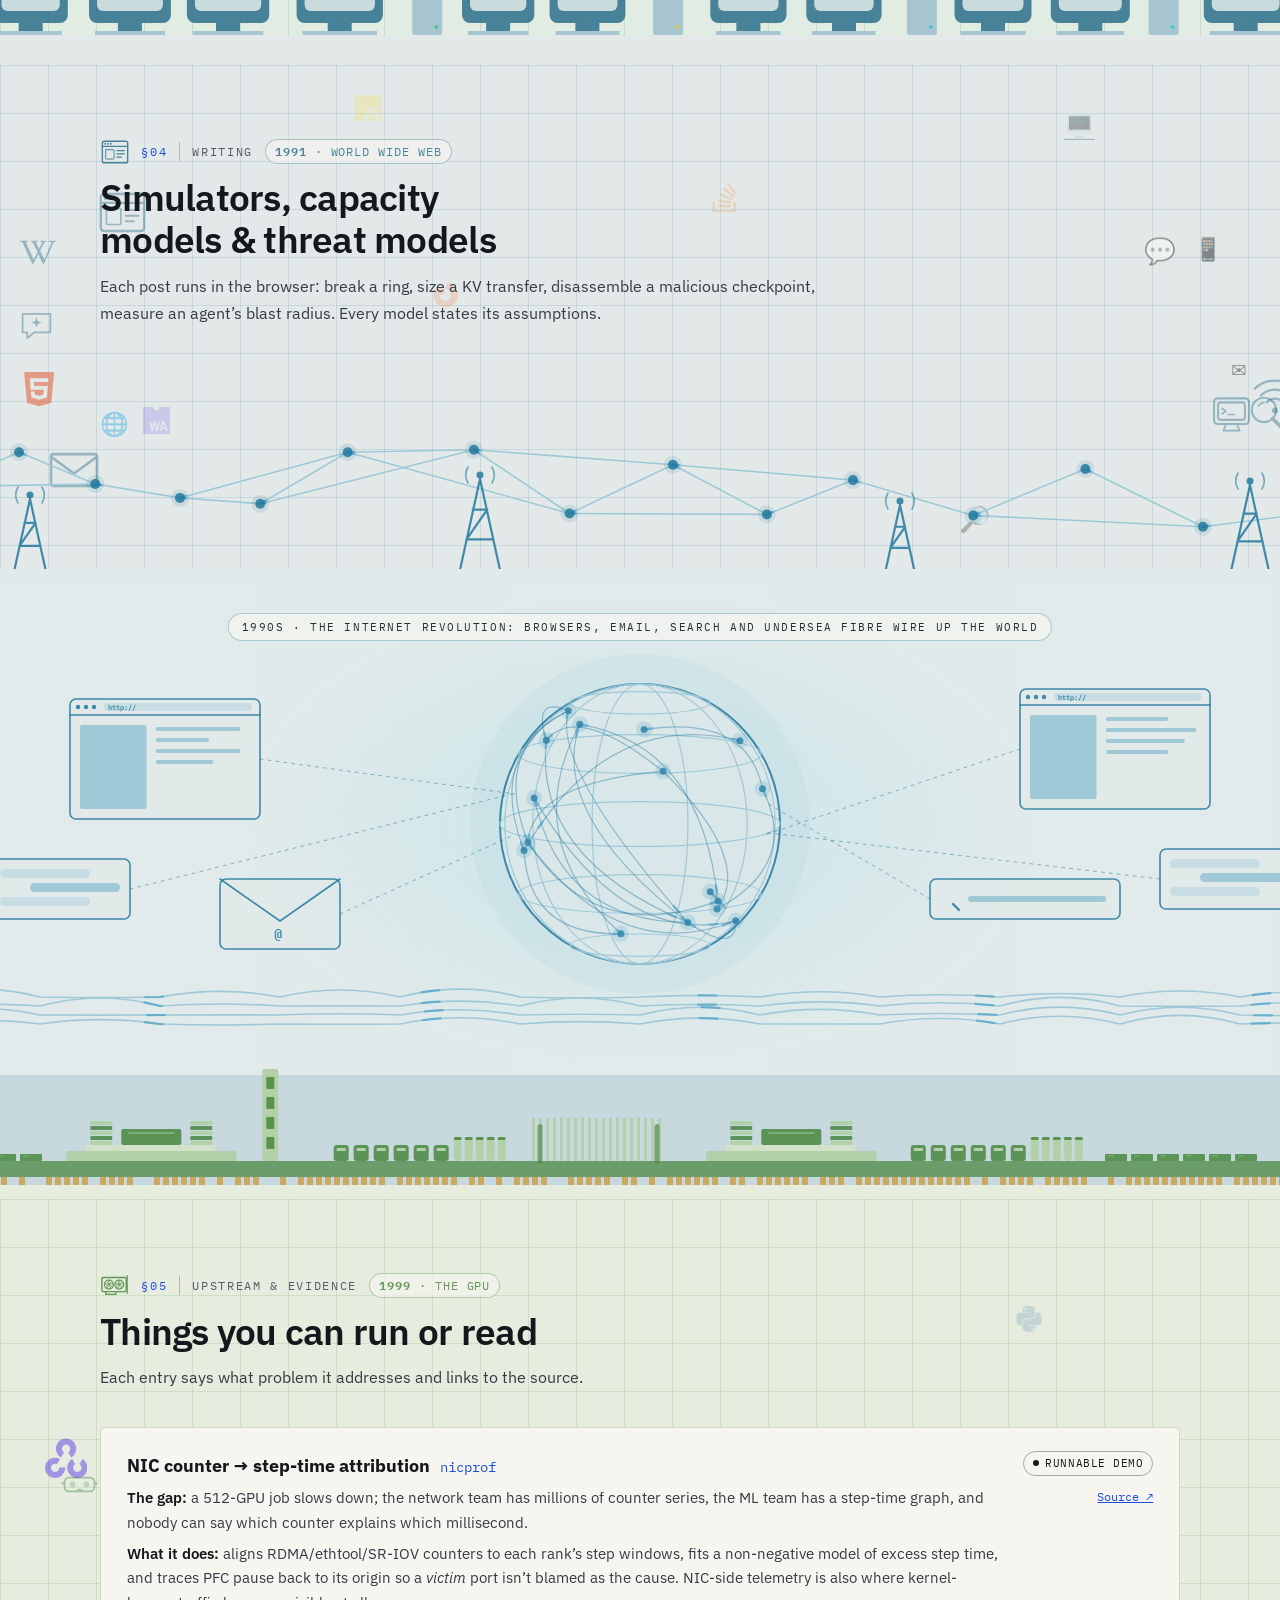
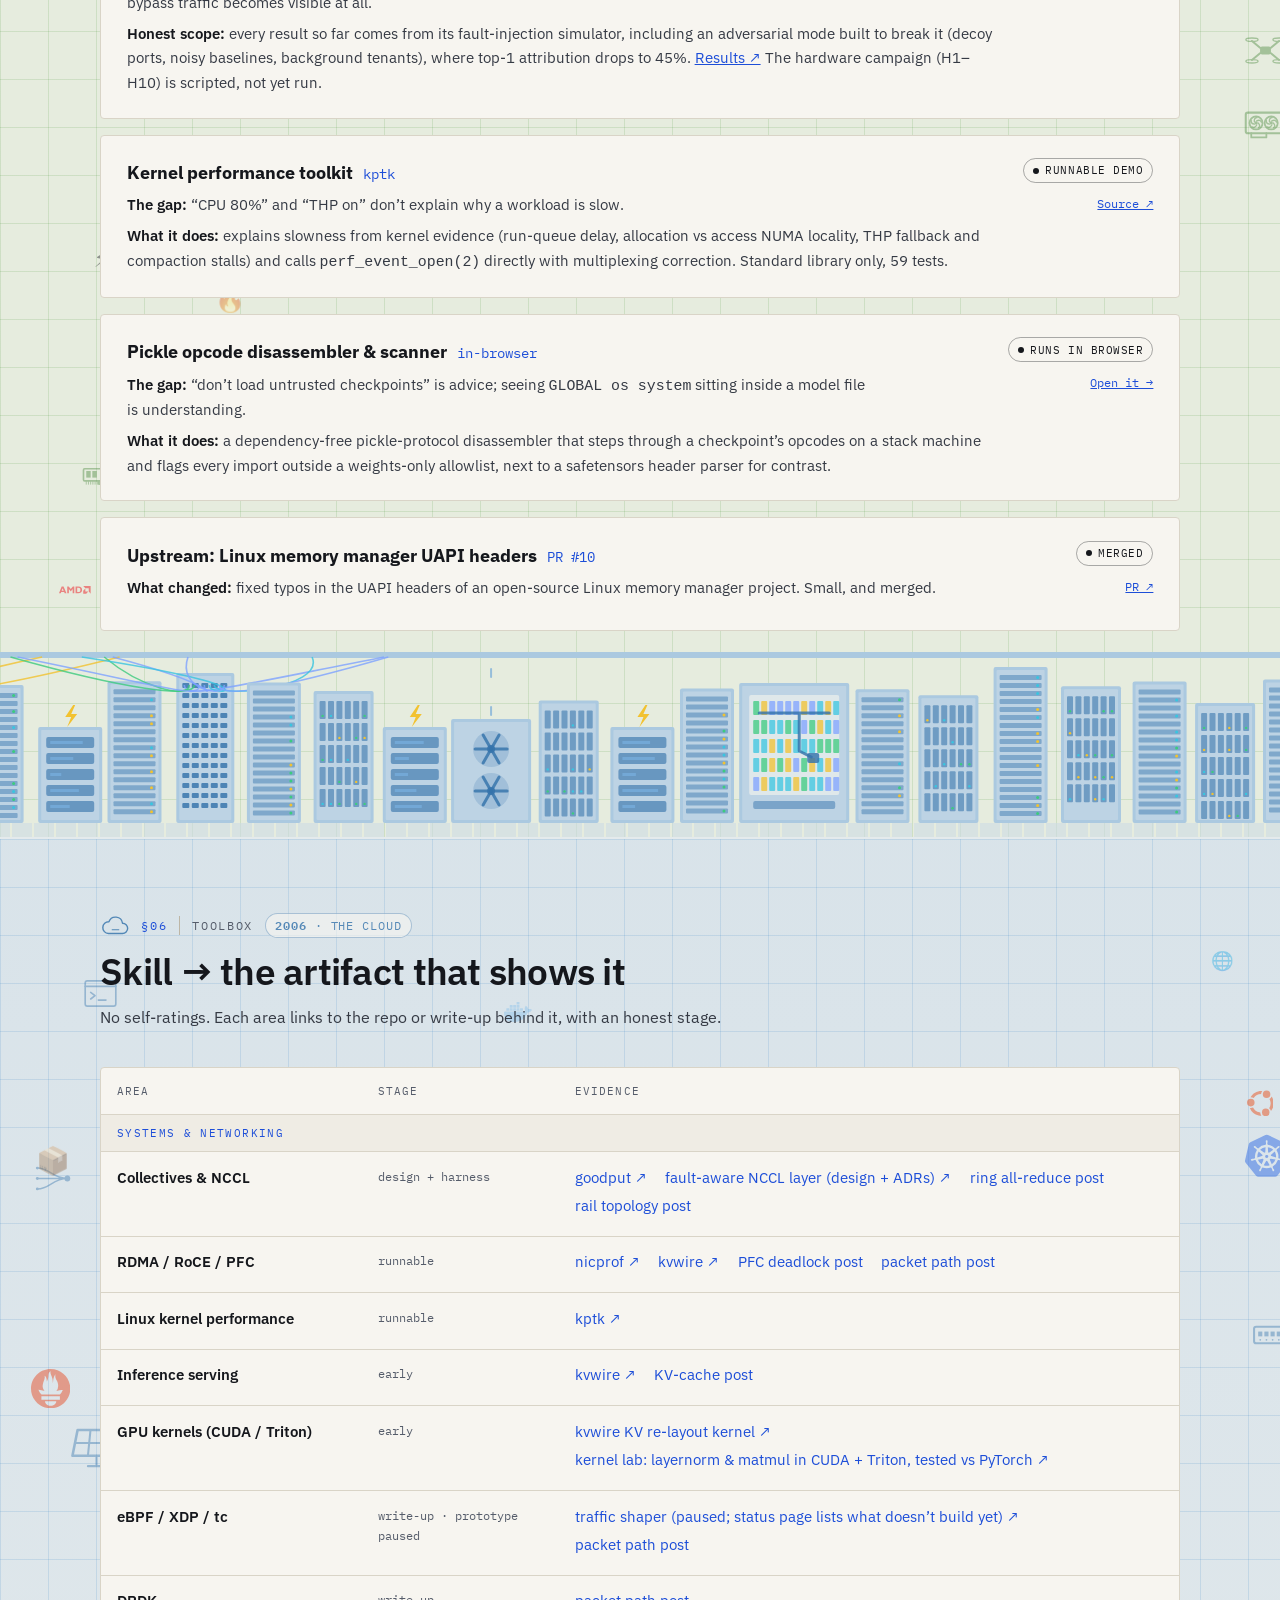
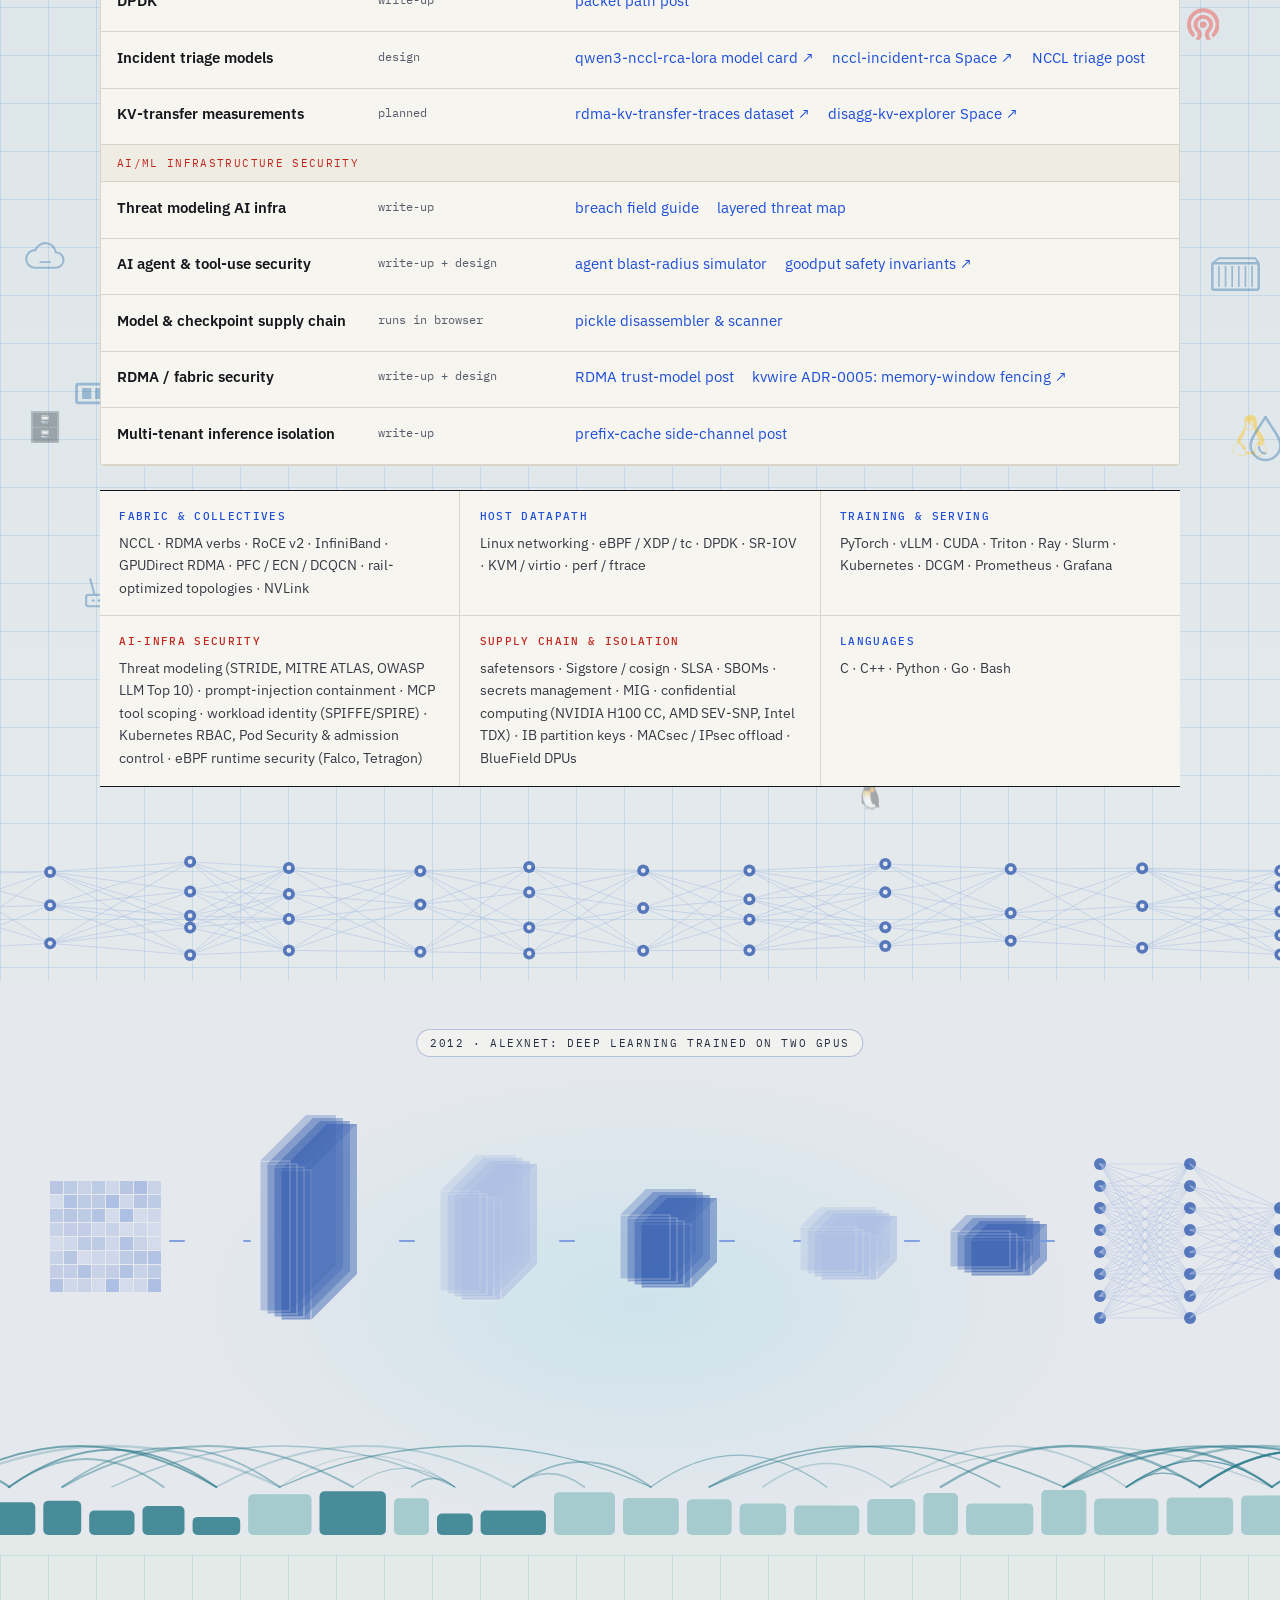
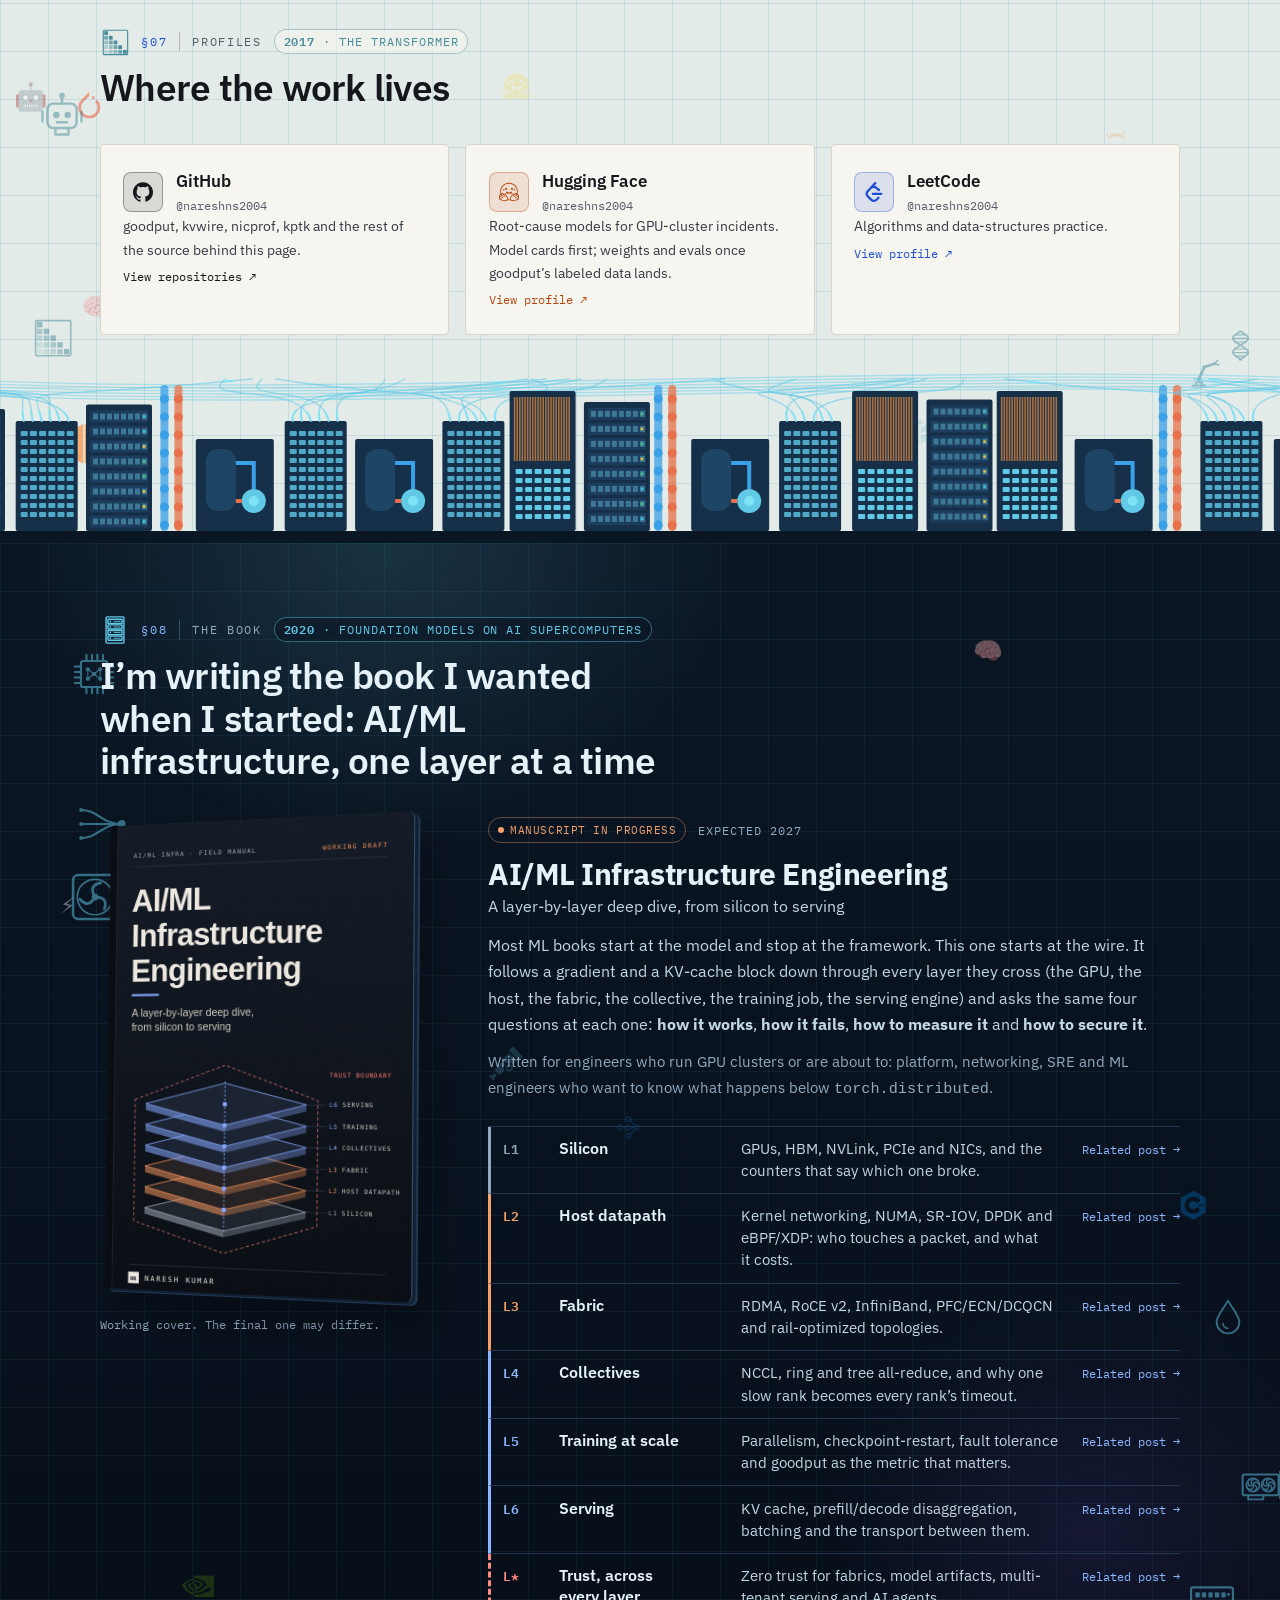
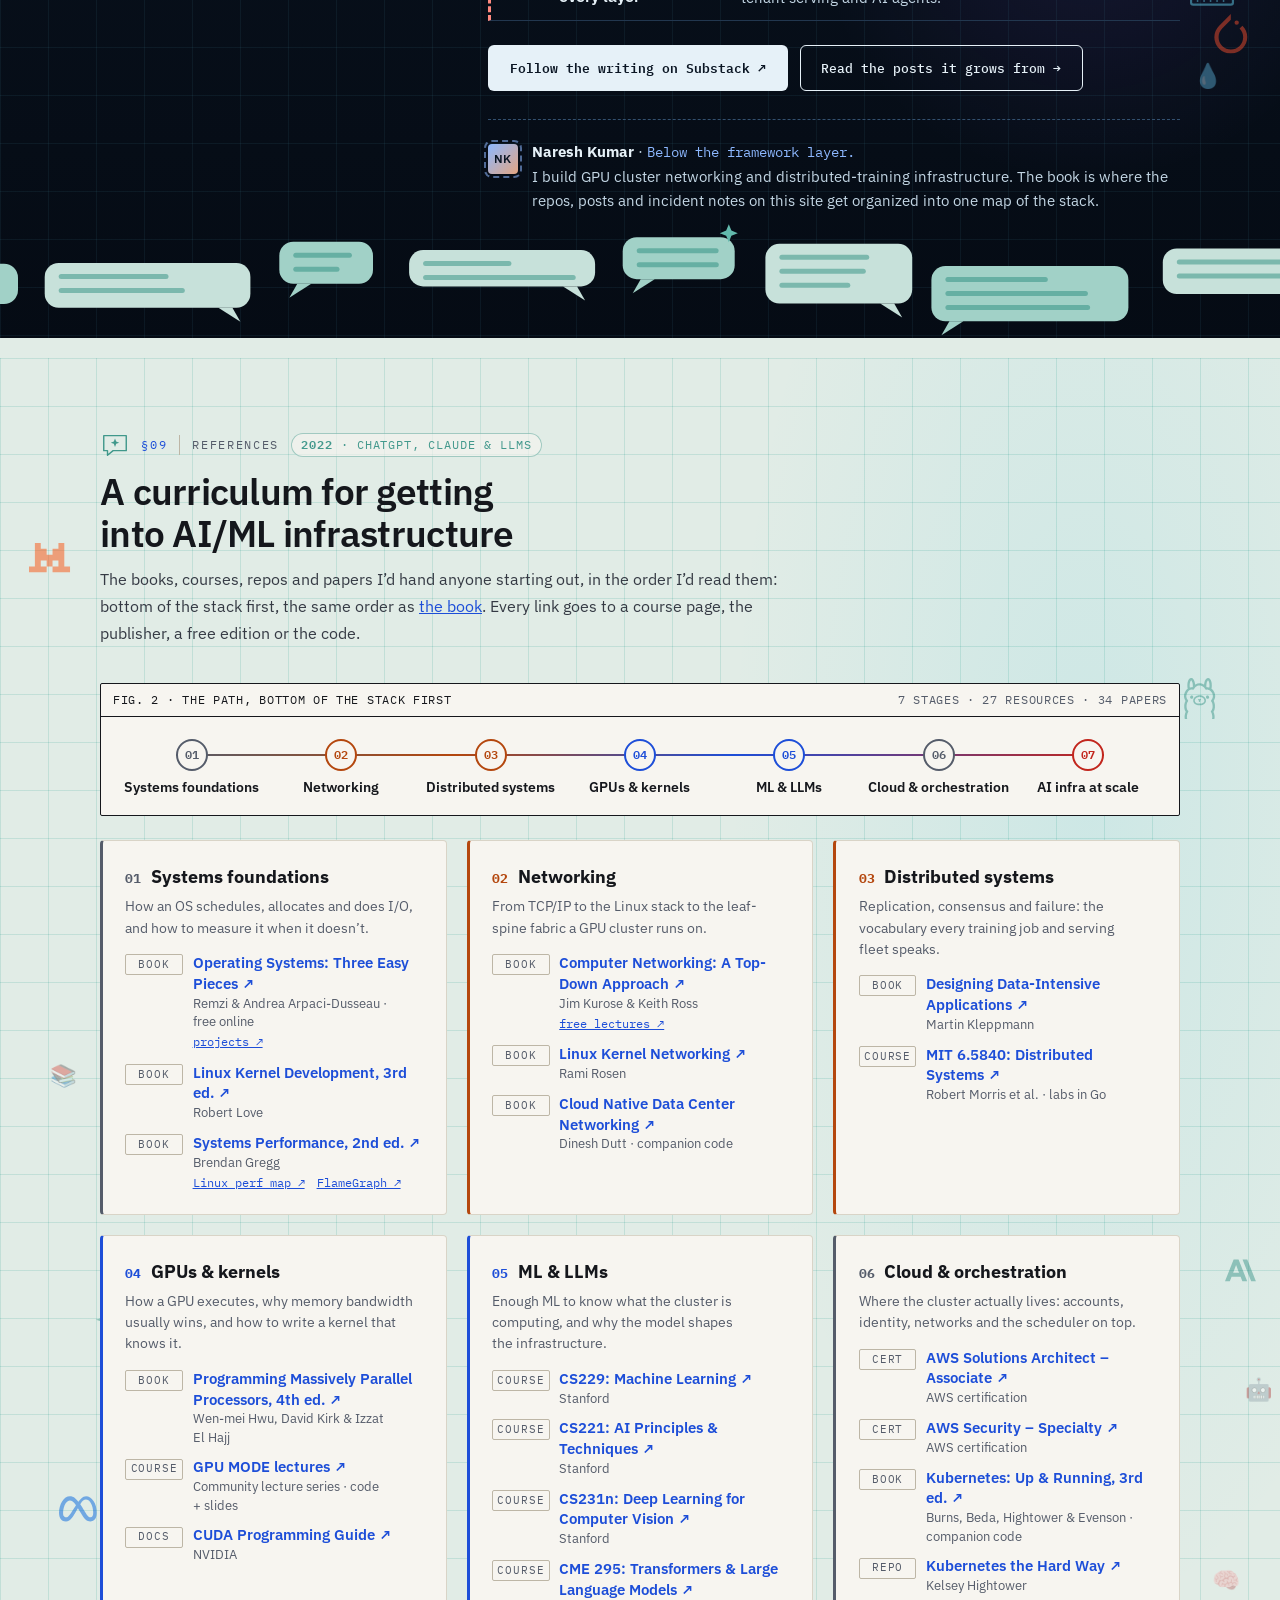
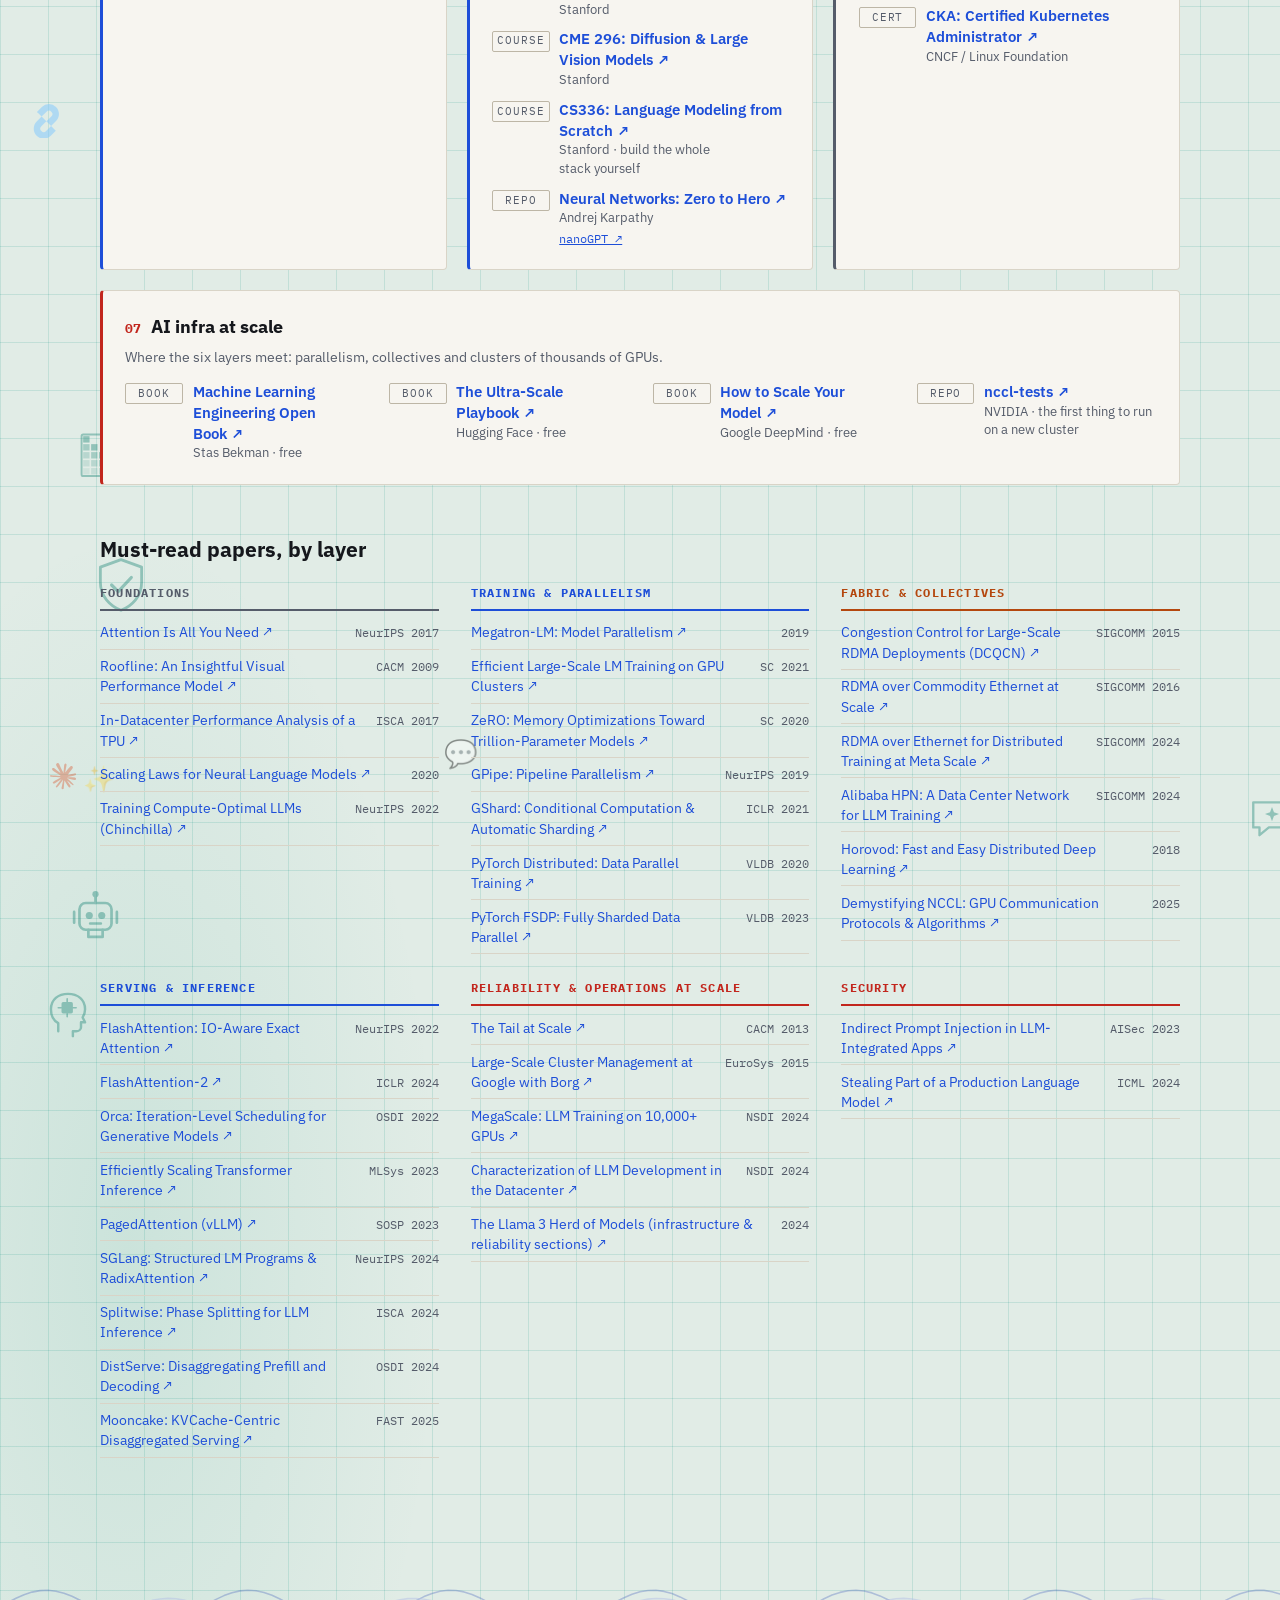
==== commit 89b154fc: "Time machine: start Work at 1947 transistor, 1958 IC interlude, drop blockchain band - Work (section" ====
--- a/index.html
+++ b/index.html
@@ -91,7 +91,7 @@
      A. "Frontier models deserve infrastructure that can’t be stalled, slowed, or stolen."   ← live
      B. "AI infrastructure that’s fast on the wire, calm under failure, and closed to intruders."
      C. "I keep GPU clusters fast, keep them running, and keep them yours." -->
-<header class="hero" id="top" data-era="transistor">
+<header class="hero" id="top" data-era="origin">
   <div>
     <p class="hero-eyebrow"><strong>Naresh Kumar</strong> · Secure AI/ML infrastructure: GPU networking · distributed systems · zero trust</p>
     <h1 class="hero-title">Frontier models deserve infrastructure that can’t be <em>stalled</em>, <em class="alt">slowed</em>, or <em class="sec">stolen</em>.</h1>
@@ -163,9 +163,9 @@
 </section>
 
 <!-- THREE PROBLEMS -->
-<section class="section" id="work" data-era="ic">
-  <div class="section-head">
-    <p class="section-kicker"><span class="kicker-icon" style="-webkit-mask-image:url(assets/tech/ic-dip.svg);mask-image:url(assets/tech/ic-dip.svg)" aria-hidden="true"></span>Work<span class="era-tag"><b>1958</b> · Integrated circuit</span></p>
+<section class="section" id="work" data-era="transistor">
+  <div class="section-head">
+    <p class="section-kicker"><span class="kicker-icon" style="-webkit-mask-image:url(assets/tech/transistor.svg);mask-image:url(assets/tech/transistor.svg)" aria-hidden="true"></span>Work<span class="era-tag"><b>1947</b> · Transistor</span></p>
     <h2 class="section-title">Three problems I work on</h2>
     <p class="section-lede">AI lab infrastructure splits along three lines: keep the job running, make each GPU-hour count, and make sure nobody else gets to use either. Kernel and fabric depth is the foundation for all three.</p>
   </div>
@@ -262,6 +262,9 @@
     <p class="fig-note">Status mirrors each repo’s README. Nothing is marked done until its exit criterion is met and linked.</p>
   </figure>
 </section>
+
+<!-- 1958: a decorative interlude (no content): an integrated circuit cut open, its die wired out to the pins -->
+<div class="interlude" data-era="ic" aria-hidden="true"><p class="interlude-label">1958 · Integrated circuit: a whole circuit on one chip</p></div>
 
 <!-- CORE STACK -->
 <!-- Logos: Simple Icons (CC0) sprite in assets/icons/stack.svg; technologies without one use a mono monogram.
@@ -506,9 +509,6 @@
   </div>
 </section>
 
-<!-- 2009: a decorative interlude (no content): a chain of blocks, each sealed with the previous block's hash -->
-<div class="interlude" data-era="chain" aria-hidden="true"><p class="interlude-label">2009 · Blockchain: every block sealed with the hash of the one before</p></div>
-
 <!-- 2012: a decorative interlude (no content): a convolutional network, image → feature maps → dense layers -->
 <div class="interlude" data-era="deep" aria-hidden="true"><p class="interlude-label">2012 · AlexNet: deep learning trained on two GPUs</p></div>
 
--- a/assets/css/era.css
+++ b/assets/css/era.css
@@ -31,7 +31,8 @@
 .scene .over { position: absolute; left: 0; }
 
 /* ─── eras: a green-and-blue palette, from blueprint blue to circuit green to quantum indigo ─── */
-[data-era="ic"]          { --hue: #2F8F5B; }
+[data-era="transistor"]  { --hue: #2F8F5B; }
+[data-era="ic"]          { --hue: #2E9A70; }
 [data-era="cpu"]         { --hue: #23867E; }
 [data-era="crypto"]      { --hue: #1E9E6E;
   --band-bg: radial-gradient(45% 40% at 85% 20%, color-mix(in srgb, #1E9E6E 12%, transparent), transparent 70%), var(--band); }
@@ -64,7 +65,7 @@
 [data-era="cluster"] .card { background: color-mix(in srgb, #0B1624 85%, transparent); }
 
 /* hero, 1947: a blueprint grid lit by the warm glow of a vacuum tube */
-[data-era="transistor"] { --hue: #2B6FA0; --band: var(--paper); padding-bottom: 10rem; }
+[data-era="origin"]     { --hue: #2B6FA0; --band: var(--paper); padding-bottom: 10rem; }
 .hero::before {
   inset: 0 auto 0 50%; width: 100vw; transform: translateX(-50%); mask-image: none; opacity: 1; z-index: -3;
   background:
@@ -75,7 +76,7 @@
 }
 .proof { margin-bottom: 150px; }
 .section[data-era="next"] { padding-bottom: 5rem; }
-.section[data-era="web"], .section[data-era="cloud"], .section[data-era="llm"], .section[data-era="gpu"], .section[data-era="transformer"] { padding-bottom: 13rem; }   /* room for the interludes' skylines */
+.section[data-era="transistor"], .section[data-era="web"], .section[data-era="cloud"], .section[data-era="llm"], .section[data-era="gpu"], .section[data-era="transformer"] { padding-bottom: 13rem; }   /* room for the interludes' skylines */
 
 /* ─── interludes: a cutaway between sections (no content) ─── */
 .interlude { height: 620px; }
@@ -89,14 +90,13 @@
 [data-era="internet"] { --hue: #1E88B5;
   --band-bg: radial-gradient(45% 55% at 50% 40%, color-mix(in srgb, #39C5E0 14%, transparent), transparent 70%),
              linear-gradient(180deg, var(--band) 0 80%, color-mix(in srgb, #1E6FA0 22%, var(--paper)) 80%); }
-[data-era="chain"] { --hue: #2A9D8F; }
 [data-era="deep"] { --hue: #3F6FD0;
   --band-bg: radial-gradient(50% 60% at 50% 55%, color-mix(in srgb, #39C5E0 14%, transparent), transparent 70%), var(--band); }
 .interlude[data-era="deep"] { height: 560px; }
+.interlude[data-era="ic"] { height: 480px; }
 [data-era="quantum"] { --hue: #4C6FD8;
   --band-bg: radial-gradient(40% 50% at 50% 70%, color-mix(in srgb, #39C5E0 14%, transparent), transparent 70%),
              radial-gradient(30% 40% at 20% 30%, color-mix(in srgb, #4C6FD8 12%, transparent), transparent 70%), var(--band); }
-.interlude[data-era="chain"] { height: 520px; }
 .interlude[data-era="quantum"] { height: 600px; }
 
 /* ─── floating icons and emoji ─── */
